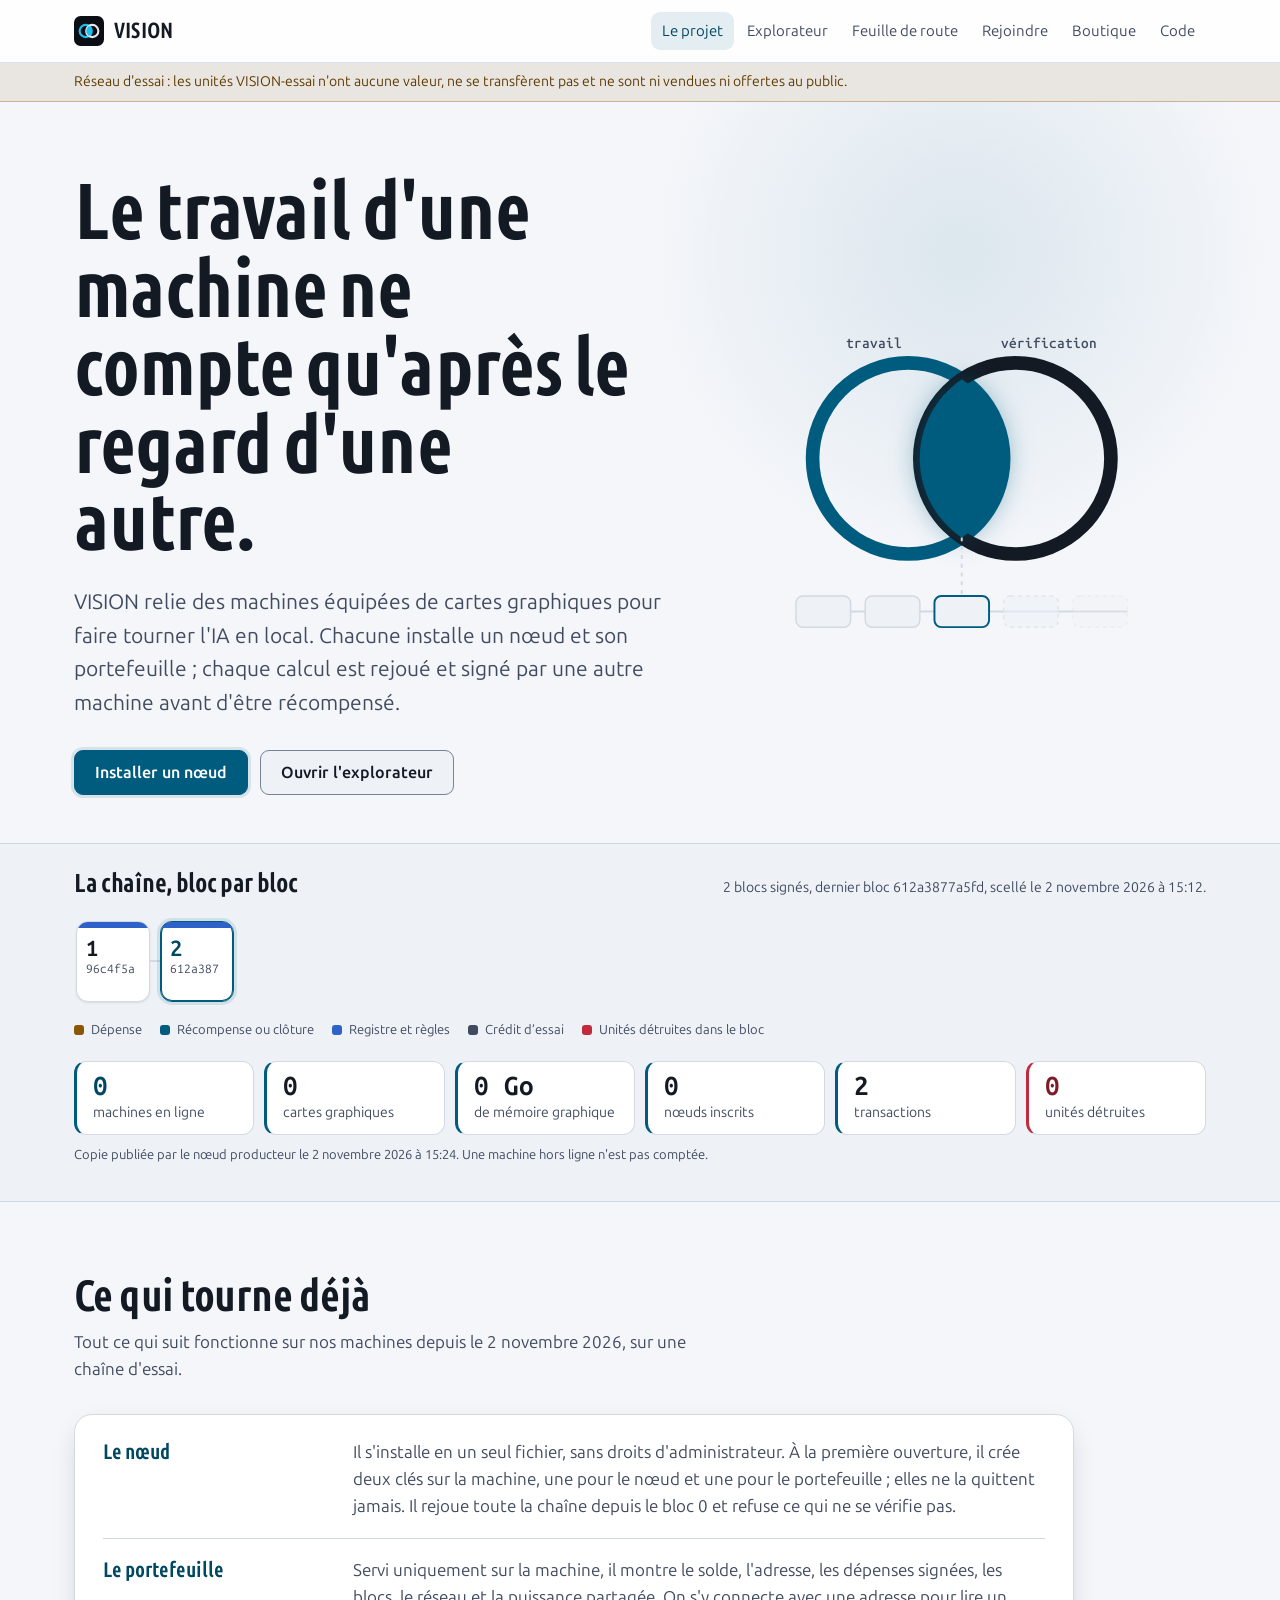
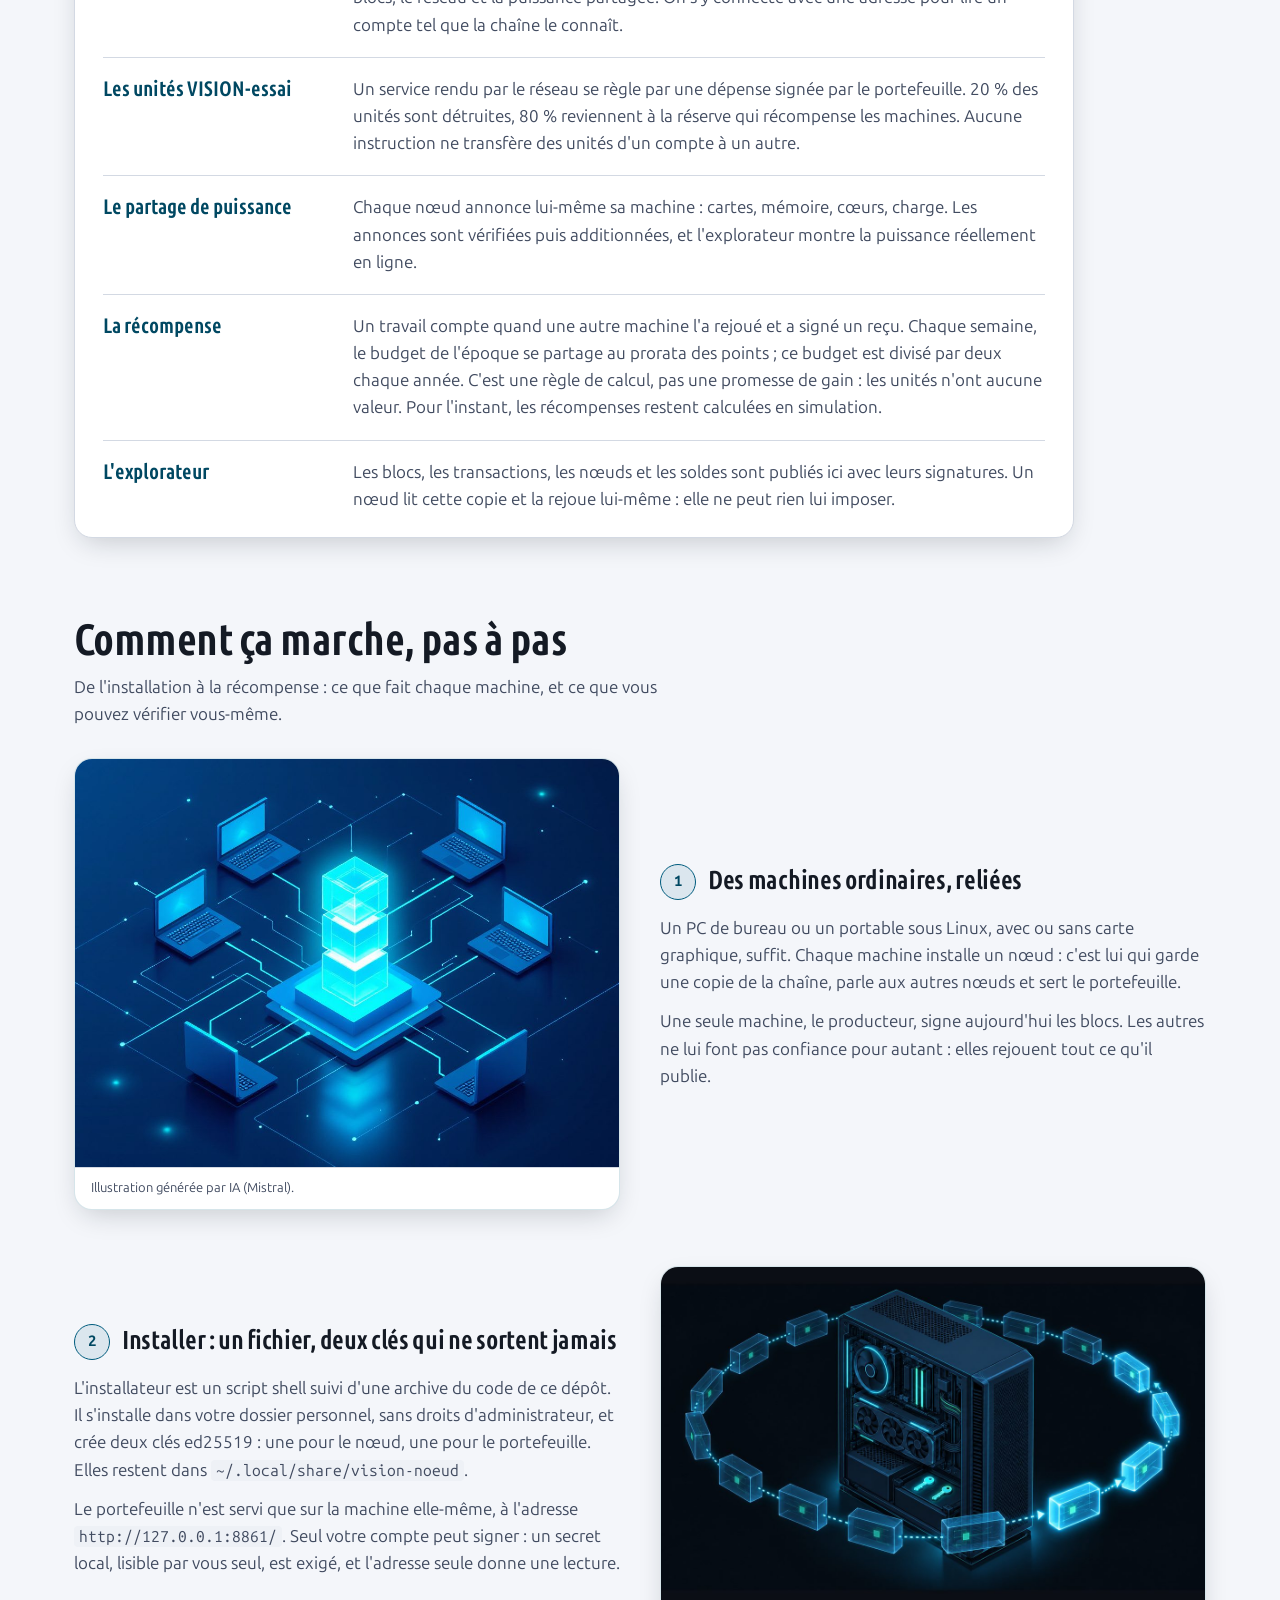
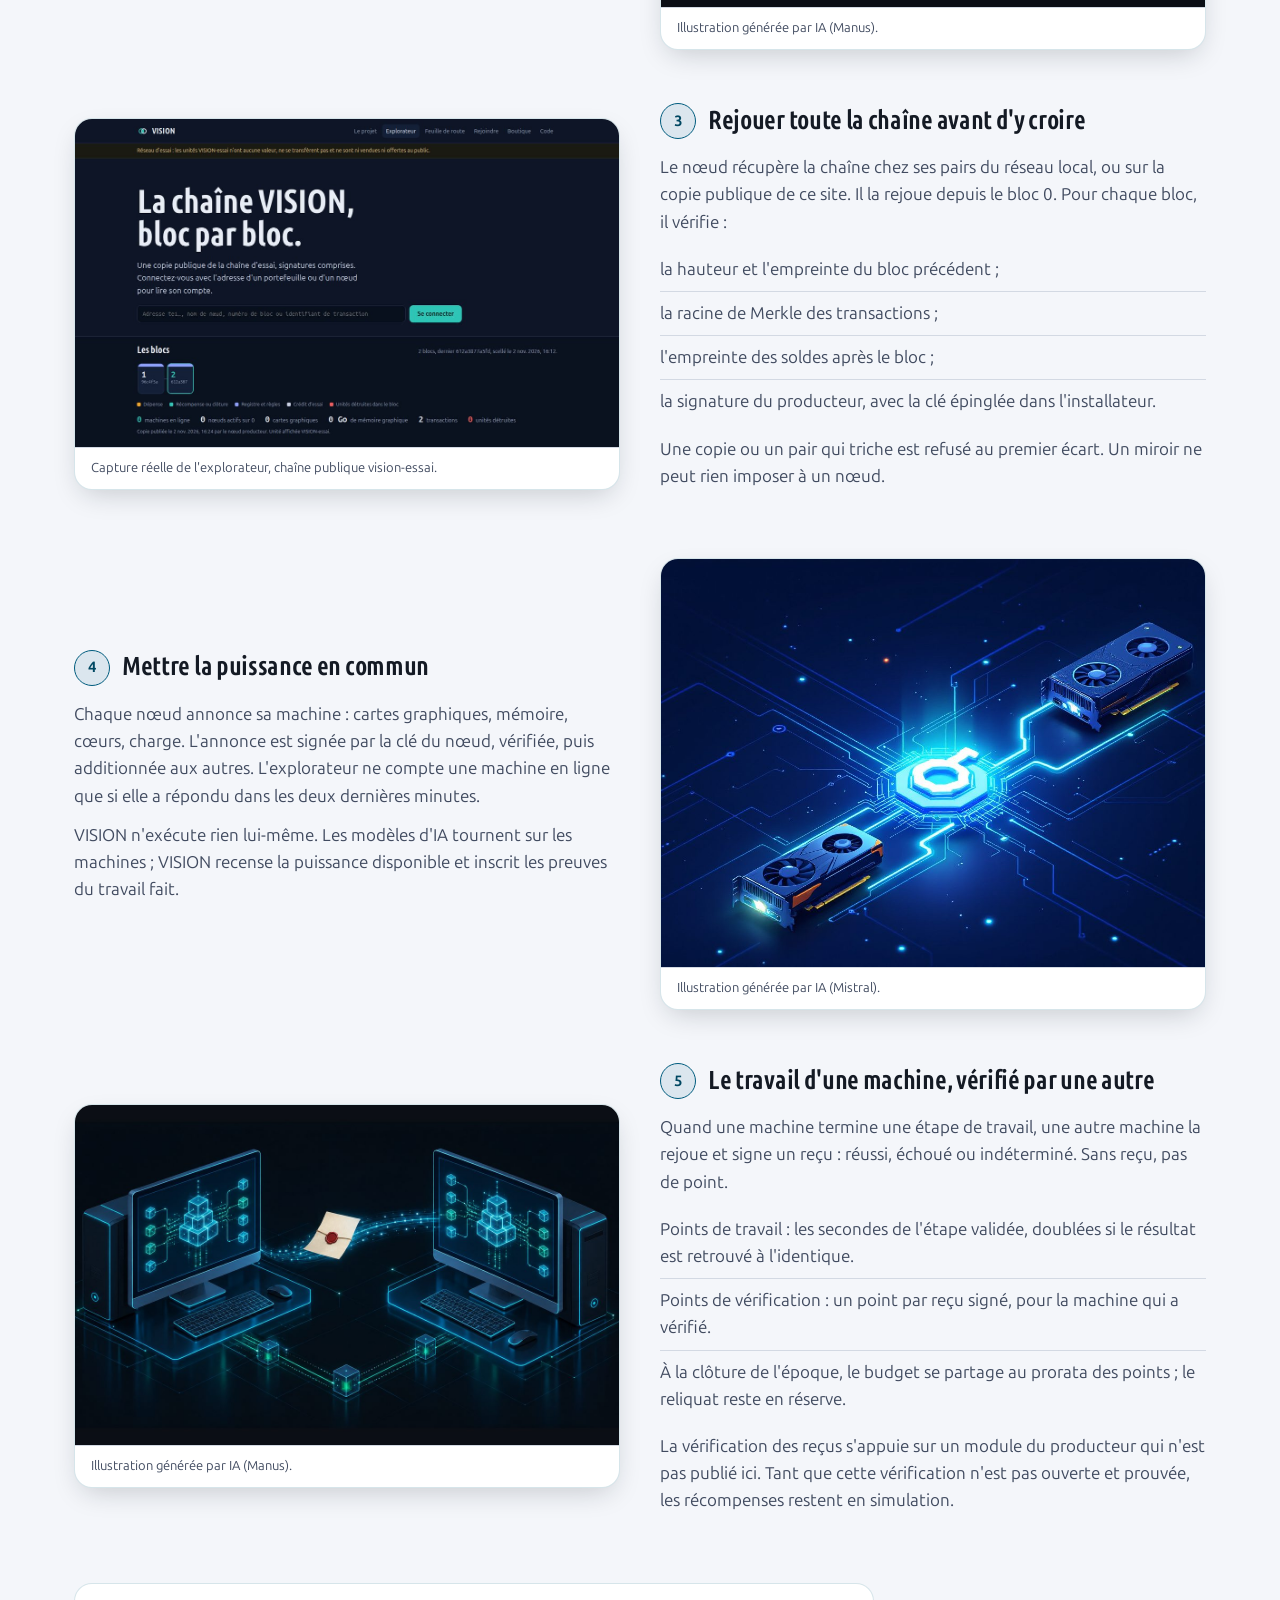
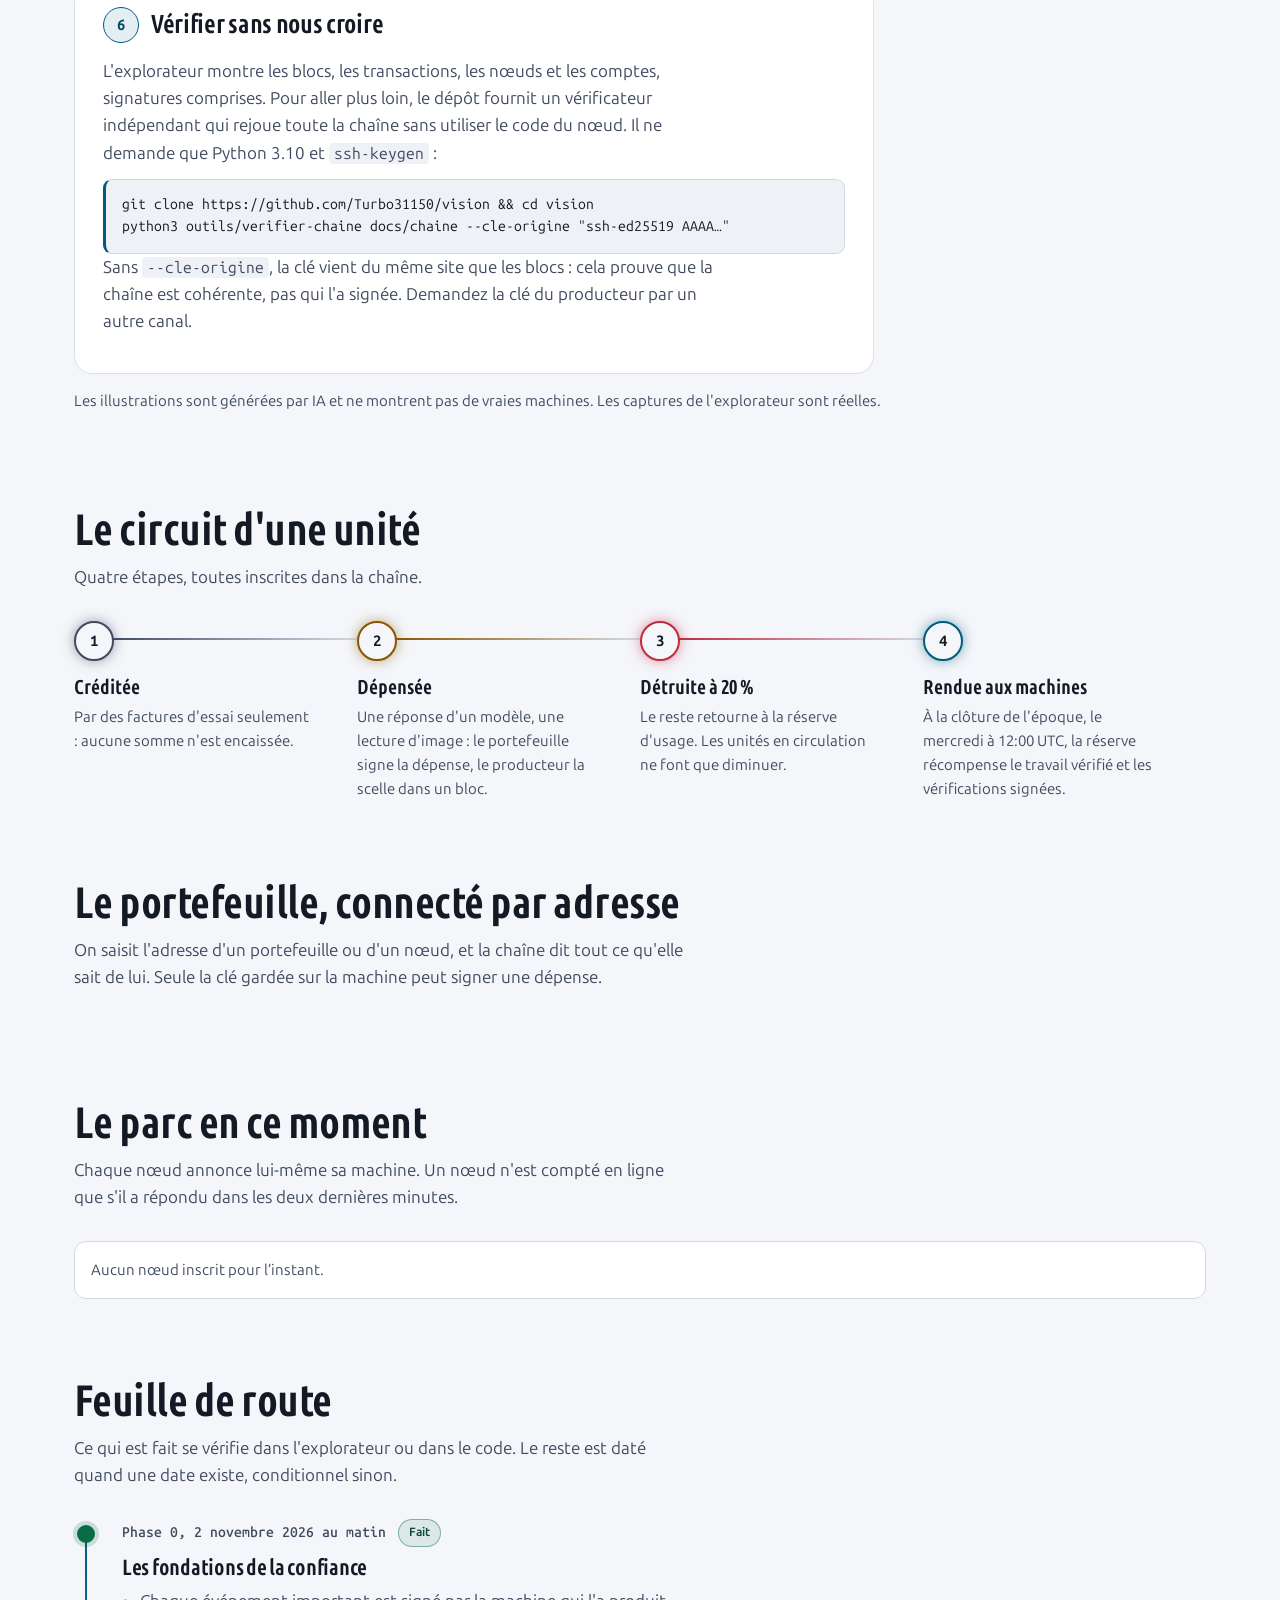
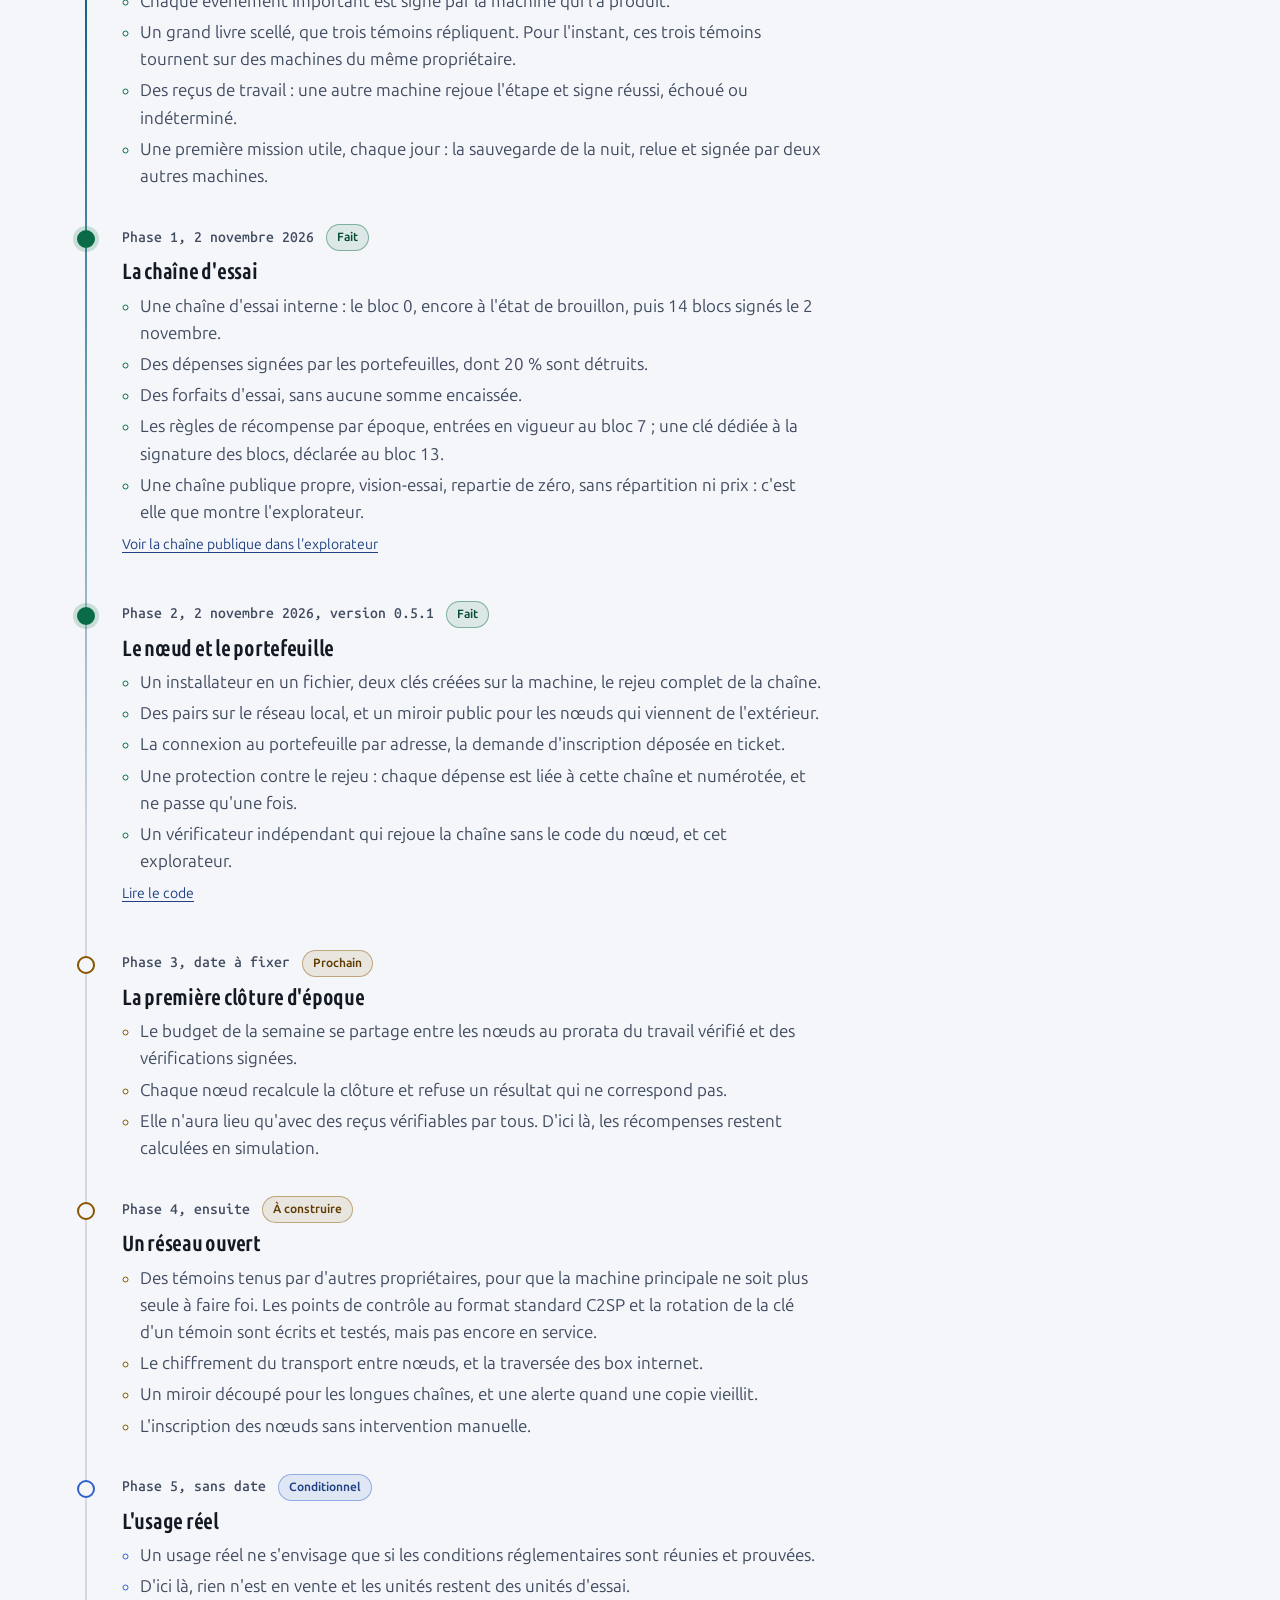
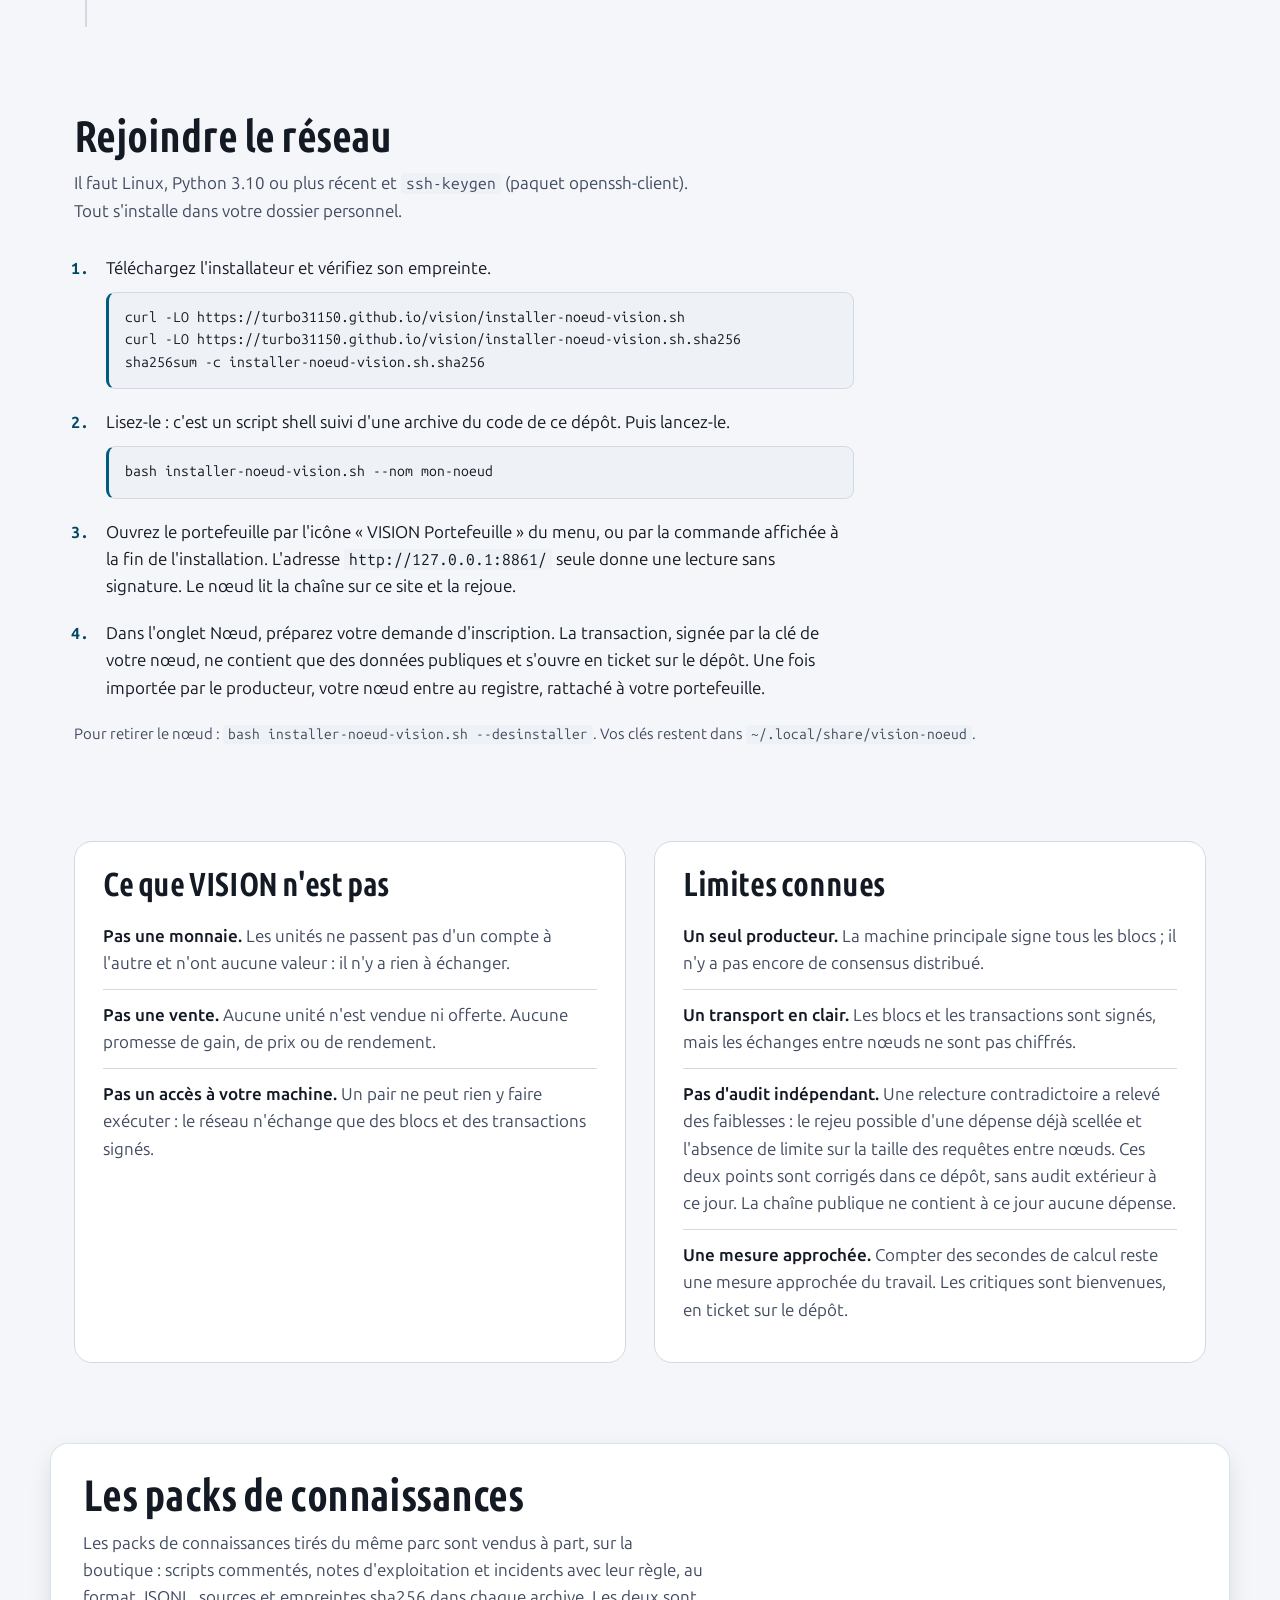
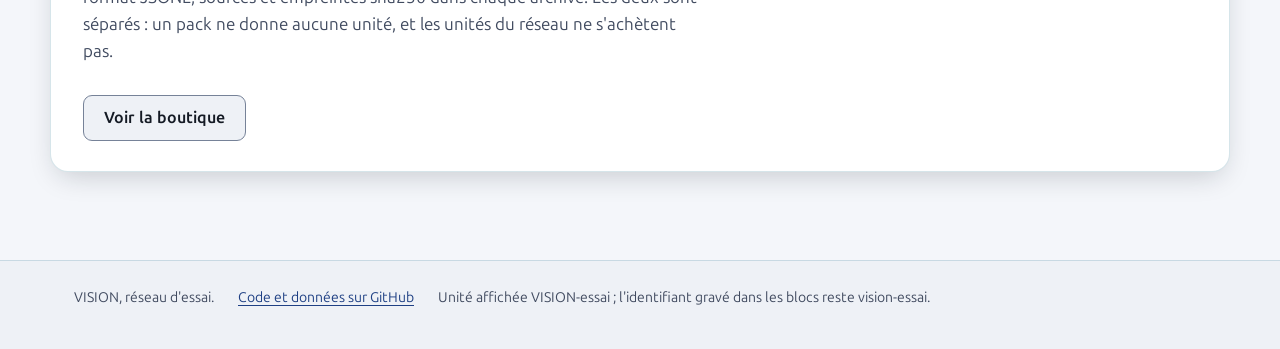
==== docs/index.html @ 26b21247 "Visuel : système de design Turbo OS v5 « Verre de nuit » pour le site, l'explorateur et le portefeui" ====
<!doctype html>
<html lang="fr">
<head>
<meta charset="utf-8">
<meta name="viewport" content="width=device-width, initial-scale=1">
<title>VISION · le travail d'une machine, vérifié par une autre</title>
<meta name="description" content="VISION, réseau d'essai : un nœud qui s'installe en un fichier, un portefeuille de bureau, la puissance de plusieurs machines mise en commun et une récompense sur preuve. Unités d'essai sans valeur, rien en vente.">
<link rel="icon" href="icone.svg">
<link rel="preload" href="polices/UbuntuSans-variable.ttf" as="font" type="font/ttf" crossorigin>
<link rel="stylesheet" href="style.css">
<script defer src="ruban.js"></script>
<script defer src="projet.js"></script>
</head>
<body>
<header class="entete">
  <div class="cadre">
    <a class="marque" href="./"><img src="icone.svg" alt="" width="30" height="30">VISION</a>
    <nav class="liens" aria-label="Navigation principale">
      <a href="./" aria-current="page">Le projet</a>
      <a href="explorateur/">Explorateur</a>
      <a href="#feuille-de-route">Feuille de route</a>
      <a href="#rejoindre">Rejoindre</a>
      <a href="#boutique">Boutique</a>
      <a href="https://github.com/Turbo31150/vision">Code</a>
    </nav>
  </div>
</header>
<div class="essai"><div class="cadre">Réseau d'essai : les unités VISION-essai n'ont aucune valeur, ne se transfèrent pas et ne sont ni vendues ni offertes au public.</div></div>

<main>
  <section class="heros">
    <div class="cadre">
      <div>
      <h1>Le travail d'une machine ne compte qu'après le regard d'une autre.</h1>
      <p>VISION relie des machines équipées de cartes graphiques pour faire tourner l'IA en local. Chacune installe un nœud et son portefeuille ; chaque calcul est rejoué et signé par une autre machine avant d'être récompensé.</p>
      <div class="actions">
        <a class="bouton principal" href="#rejoindre">Installer un nœud</a>
        <a class="bouton" href="explorateur/">Ouvrir l'explorateur</a>
      </div>
      </div>
      <figure class="anneaux" aria-label="Deux anneaux qui se croisent : une machine fait le travail, une autre le rejoue ; la zone commune, le travail vérifié, est inscrite dans la chaîne de blocs.">
        <svg viewBox="0 -6 420 336" role="img">
          <title>Le travail d'une machine, vérifié par une autre</title>
          <circle class="a1" cx="155" cy="135" r="98" fill="none" stroke-width="14"/>
          <circle class="a2" cx="265" cy="135" r="98" fill="none" stroke-width="14"/>
          <path class="croise" d="M210 53.8a98 98 0 0 1 0 162.4a98 98 0 0 1 0-162.4z"/>
          <text x="120" y="22" text-anchor="middle">travail</text>
          <text x="300" y="22" text-anchor="middle">vérification</text>
          <line class="fil" x1="40" y1="292" x2="380" y2="292" stroke-width="2"/>
          <line class="fil" x1="210" y1="216" x2="210" y2="276" stroke-width="2" stroke-dasharray="4 5"/>
          <rect class="bloc" x="40" y="276" width="56" height="32" rx="7" stroke-width="1.5"/>
          <rect class="bloc" x="111" y="276" width="56" height="32" rx="7" stroke-width="1.5"/>
          <rect class="bloc tete" x="182" y="276" width="56" height="32" rx="7" stroke-width="2"/>
          <rect class="bloc" x="253" y="276" width="56" height="32" rx="7" stroke-width="1.5" stroke-dasharray="4 4" opacity=".55"/>
          <rect class="bloc" x="324" y="276" width="56" height="32" rx="7" stroke-width="1.5" stroke-dasharray="4 4" opacity=".3"/>
        </svg>
      </figure>
    </div>
  </section>

  <section class="ruban-zone" aria-labelledby="titre-ruban">
    <div class="cadre">
      <div class="ruban-tete">
        <h2 id="titre-ruban">La chaîne, bloc par bloc</h2>
        <p id="ruban-info">Lecture de la copie publique…</p>
      </div>
      <div class="ruban" id="ruban" role="list" aria-label="Blocs de la chaîne d'essai"></div>
      <div class="legende" id="legende"></div>
      <ul class="chiffres" id="chiffres" aria-live="polite"></ul>
      <p class="date-mesure" id="date-mesure"></p>
    </div>
  </section>

  <section class="section" id="fonctionnement">
    <div class="cadre">
      <h2>Ce qui tourne déjà</h2>
      <p class="chapeau">Tout ce qui suit fonctionne sur nos machines depuis le 2 novembre 2026, sur une chaîne d'essai.</p>
      <dl class="tourne">
        <dt>Le nœud</dt>
        <dd>Il s'installe en un seul fichier, sans droits d'administrateur. À la première ouverture, il crée deux clés sur la machine, une pour le nœud et une pour le portefeuille ; elles ne la quittent jamais. Il rejoue toute la chaîne depuis le bloc 0 et refuse ce qui ne se vérifie pas.</dd>
        <dt>Le portefeuille</dt>
        <dd>Servi uniquement sur la machine, il montre le solde, l'adresse, les dépenses signées, les blocs, le réseau et la puissance partagée. On s'y connecte avec une adresse pour lire un compte tel que la chaîne le connaît.</dd>
        <dt>Les unités VISION-essai</dt>
        <dd>Un service rendu par le réseau se règle par une dépense signée par le portefeuille. 20 % des unités sont détruites, 80 % reviennent à la réserve qui récompense les machines. Aucune instruction ne transfère des unités d'un compte à un autre.</dd>
        <dt>Le partage de puissance</dt>
        <dd>Chaque nœud annonce lui-même sa machine : cartes, mémoire, cœurs, charge. Les annonces sont vérifiées puis additionnées, et l'explorateur montre la puissance réellement en ligne.</dd>
        <dt>La récompense</dt>
        <dd>Un travail compte quand une autre machine l'a rejoué et a signé un reçu. Chaque semaine, le budget de l'époque se partage au prorata des points ; ce budget est divisé par deux chaque année. C'est une règle de calcul, pas une promesse de gain : les unités n'ont aucune valeur. Pour l'instant, les récompenses restent calculées en simulation.</dd>
        <dt>L'explorateur</dt>
        <dd>Les blocs, les transactions, les nœuds et les soldes sont publiés ici avec leurs signatures. Un nœud lit cette copie et la rejoue lui-même : elle ne peut rien lui imposer.</dd>
      </dl>
    </div>
  </section>

  <section class="section" id="pas-a-pas">
    <div class="cadre">
      <h2>Comment ça marche, pas à pas</h2>
      <p class="chapeau">De l'installation à la récompense : ce que fait chaque machine, et ce que vous pouvez vérifier vous-même.</p>
      <ol class="pas">
        <li>
          <figure class="capture"><img src="images/reseau.jpg" alt="Plusieurs ordinateurs reliés par des lignes lumineuses autour d'une pile de blocs translucides." width="1024" height="768" loading="lazy"><figcaption>Illustration générée par IA (Mistral).</figcaption></figure>
          <div class="pas-texte">
            <h3>Des machines ordinaires, reliées</h3>
            <p>Un PC de bureau ou un portable sous Linux, avec ou sans carte graphique, suffit. Chaque machine installe un nœud : c'est lui qui garde une copie de la chaîne, parle aux autres nœuds et sert le portefeuille.</p>
            <p>Une seule machine, le producteur, signe aujourd'hui les blocs. Les autres ne lui font pas confiance pour autant : elles rejouent tout ce qu'il publie.</p>
          </div>
        </li>
        <li>
          <figure class="capture" id="fig-cles"><img src="images/noeud-cles.jpg" alt="Un ordinateur de bureau qui garde deux petites clés lumineuses à l'intérieur, entouré de blocs translucides." width="1200" height="750" loading="lazy"><figcaption>Illustration générée par IA (Manus).</figcaption></figure>
          <div class="pas-texte">
            <h3>Installer : un fichier, deux clés qui ne sortent jamais</h3>
            <p>L'installateur est un script shell suivi d'une archive du code de ce dépôt. Il s'installe dans votre dossier personnel, sans droits d'administrateur, et crée deux clés ed25519 : une pour le nœud, une pour le portefeuille. Elles restent dans <code>~/.local/share/vision-noeud</code>.</p>
            <p>Le portefeuille n'est servi que sur la machine elle-même, à l'adresse <code>http://127.0.0.1:8861/</code>. Seul votre compte peut signer : un secret local, lisible par vous seul, est exigé, et l'adresse seule donne une lecture.</p>
          </div>
        </li>
        <li>
          <figure class="capture"><img src="images/explorateur.jpg" alt="Capture de l'explorateur VISION : deux blocs, la légende des types de transaction et les chiffres du réseau." width="1200" height="725" loading="lazy"><figcaption>Capture réelle de l'explorateur, chaîne publique vision-essai.</figcaption></figure>
          <div class="pas-texte">
            <h3>Rejouer toute la chaîne avant d'y croire</h3>
            <p>Le nœud récupère la chaîne chez ses pairs du réseau local, ou sur la copie publique de ce site. Il la rejoue depuis le bloc 0. Pour chaque bloc, il vérifie :</p>
            <ul class="sobre">
              <li>la hauteur et l'empreinte du bloc précédent ;</li>
              <li>la racine de Merkle des transactions ;</li>
              <li>l'empreinte des soldes après le bloc ;</li>
              <li>la signature du producteur, avec la clé épinglée dans l'installateur.</li>
            </ul>
            <p>Une copie ou un pair qui triche est refusé au premier écart. Un miroir ne peut rien imposer à un nœud.</p>
          </div>
        </li>
        <li>
          <figure class="capture" id="fig-puissance"><img src="images/puissance.jpg" alt="Les cartes graphiques de trois ordinateurs réunissent leur puissance en un seul flux lumineux vers un cœur d'IA locale." width="1024" height="768" loading="lazy"><figcaption>Illustration générée par IA (Mistral).</figcaption></figure>
          <div class="pas-texte">
            <h3>Mettre la puissance en commun</h3>
            <p>Chaque nœud annonce sa machine : cartes graphiques, mémoire, cœurs, charge. L'annonce est signée par la clé du nœud, vérifiée, puis additionnée aux autres. L'explorateur ne compte une machine en ligne que si elle a répondu dans les deux dernières minutes.</p>
            <p>VISION n'exécute rien lui-même. Les modèles d'IA tournent sur les machines ; VISION recense la puissance disponible et inscrit les preuves du travail fait.</p>
          </div>
        </li>
        <li>
          <figure class="capture" id="fig-verification"><img src="images/verification.jpg" alt="Deux ordinateurs face à face ; un reçu scellé passe de l'un à l'autre." width="1200" height="750" loading="lazy"><figcaption>Illustration générée par IA (Manus).</figcaption></figure>
          <div class="pas-texte">
            <h3>Le travail d'une machine, vérifié par une autre</h3>
            <p>Quand une machine termine une étape de travail, une autre machine la rejoue et signe un reçu : réussi, échoué ou indéterminé. Sans reçu, pas de point.</p>
            <ul class="sobre">
              <li>Points de travail : les secondes de l'étape validée, doublées si le résultat est retrouvé à l'identique.</li>
              <li>Points de vérification : un point par reçu signé, pour la machine qui a vérifié.</li>
              <li>À la clôture de l'époque, le budget se partage au prorata des points ; le reliquat reste en réserve.</li>
            </ul>
            <p>La vérification des reçus s'appuie sur un module du producteur qui n'est pas publié ici. Tant que cette vérification n'est pas ouverte et prouvée, les récompenses restent en simulation.</p>
          </div>
        </li>
        <li>
          <div class="pas-texte pas-large">
            <h3>Vérifier sans nous croire</h3>
            <p>L'explorateur montre les blocs, les transactions, les nœuds et les comptes, signatures comprises. Pour aller plus loin, le dépôt fournit un vérificateur indépendant qui rejoue toute la chaîne sans utiliser le code du nœud. Il ne demande que Python 3.10 et <code>ssh-keygen</code> :</p>
<pre>git clone https://github.com/Turbo31150/vision && cd vision
python3 outils/verifier-chaine docs/chaine --cle-origine "ssh-ed25519 AAAA…"</pre>
            <p>Sans <code>--cle-origine</code>, la clé vient du même site que les blocs : cela prouve que la chaîne est cohérente, pas qui l'a signée. Demandez la clé du producteur par un autre canal.</p>
          </div>
        </li>
      </ol>
      <p class="vide">Les illustrations sont générées par IA et ne montrent pas de vraies machines. Les captures de l'explorateur sont réelles.</p>
    </div>
  </section>

  <section class="section" id="circuit">
    <div class="cadre">
      <h2>Le circuit d'une unité</h2>
      <p class="chapeau">Quatre étapes, toutes inscrites dans la chaîne.</p>
      <ol class="circuit">
        <li style="--c: var(--credit)"><b>Créditée</b><span>Par des factures d'essai seulement : aucune somme n'est encaissée.</span></li>
        <li style="--c: var(--ambre)"><b>Dépensée</b><span>Une réponse d'un modèle, une lecture d'image : le portefeuille signe la dépense, le producteur la scelle dans un bloc.</span></li>
        <li style="--c: var(--corail)"><b>Détruite à 20 %</b><span>Le reste retourne à la réserve d'usage. Les unités en circulation ne font que diminuer.</span></li>
        <li style="--c: var(--sarcelle)"><b>Rendue aux machines</b><span>À la clôture de l'époque, le mercredi à 12:00 UTC, la réserve récompense le travail vérifié et les vérifications signées.</span></li>
      </ol>
    </div>
  </section>

  <section class="section">
    <div class="cadre">
      <h2>Le portefeuille, connecté par adresse</h2>
      <p class="chapeau">On saisit l'adresse d'un portefeuille ou d'un nœud, et la chaîne dit tout ce qu'elle sait de lui. Seule la clé gardée sur la machine peut signer une dépense.</p>
    </div>
  </section>

  <section class="section">
    <div class="cadre">
      <h2>Le parc en ce moment</h2>
      <p class="chapeau">Chaque nœud annonce lui-même sa machine. Un nœud n'est compté en ligne que s'il a répondu dans les deux dernières minutes.</p>
      <div class="table-boite" id="parc"><p class="vide">Lecture du parc…</p></div>
    </div>
  </section>

  <section class="section" id="feuille-de-route">
    <div class="cadre">
      <h2>Feuille de route</h2>
      <p class="chapeau">Ce qui est fait se vérifie dans l'explorateur ou dans le code. Le reste est daté quand une date existe, conditionnel sinon.</p>
      <ol class="frise">
        <li class="fait">
          <div class="quand"><span class="date">Phase 0, 2 novembre 2026 au matin</span><span class="statut">Fait</span></div>
          <h3>Les fondations de la confiance</h3>
          <ul>
            <li>Chaque événement important est signé par la machine qui l'a produit.</li>
            <li>Un grand livre scellé, que trois témoins répliquent. Pour l'instant, ces trois témoins tournent sur des machines du même propriétaire.</li>
            <li>Des reçus de travail : une autre machine rejoue l'étape et signe réussi, échoué ou indéterminé.</li>
            <li>Une première mission utile, chaque jour : la sauvegarde de la nuit, relue et signée par deux autres machines.</li>
          </ul>
        </li>
        <li class="fait">
          <div class="quand"><span class="date">Phase 1, 2 novembre 2026</span><span class="statut">Fait</span></div>
          <h3>La chaîne d'essai</h3>
          <ul>
            <li>Une chaîne d'essai interne : le bloc 0, encore à l'état de brouillon, puis 14 blocs signés le 2 novembre.</li>
            <li>Des dépenses signées par les portefeuilles, dont 20 % sont détruits.</li>
            <li>Des forfaits d'essai, sans aucune somme encaissée.</li>
            <li>Les règles de récompense par époque, entrées en vigueur au bloc 7 ; une clé dédiée à la signature des blocs, déclarée au bloc 13.</li>
            <li>Une chaîne publique propre, vision-essai, repartie de zéro, sans répartition ni prix : c'est elle que montre l'explorateur.</li>
          </ul>
          <p class="preuve"><a href="explorateur/">Voir la chaîne publique dans l'explorateur</a></p>
        </li>
        <li class="fait">
          <div class="quand"><span class="date">Phase 2, 2 novembre 2026, version 0.5.1</span><span class="statut">Fait</span></div>
          <h3>Le nœud et le portefeuille</h3>
          <ul>
            <li>Un installateur en un fichier, deux clés créées sur la machine, le rejeu complet de la chaîne.</li>
            <li>Des pairs sur le réseau local, et un miroir public pour les nœuds qui viennent de l'extérieur.</li>
            <li>La connexion au portefeuille par adresse, la demande d'inscription déposée en ticket.</li>
            <li>Une protection contre le rejeu : chaque dépense est liée à cette chaîne et numérotée, et ne passe qu'une fois.</li>
            <li>Un vérificateur indépendant qui rejoue la chaîne sans le code du nœud, et cet explorateur.</li>
          </ul>
          <p class="preuve"><a href="https://github.com/Turbo31150/vision">Lire le code</a></p>
        </li>
        <li class="prochain">
          <div class="quand"><span class="date">Phase 3, date à fixer</span><span class="statut">Prochain</span></div>
          <h3>La première clôture d'époque</h3>
          <ul>
            <li>Le budget de la semaine se partage entre les nœuds au prorata du travail vérifié et des vérifications signées.</li>
            <li>Chaque nœud recalcule la clôture et refuse un résultat qui ne correspond pas.</li>
            <li>Elle n'aura lieu qu'avec des reçus vérifiables par tous. D'ici là, les récompenses restent calculées en simulation.</li>
          </ul>
        </li>
        <li class="prochain">
          <div class="quand"><span class="date">Phase 4, ensuite</span><span class="statut">À construire</span></div>
          <h3>Un réseau ouvert</h3>
          <ul>
            <li>Des témoins tenus par d'autres propriétaires, pour que la machine principale ne soit plus seule à faire foi. Les points de contrôle au format standard C2SP et la rotation de la clé d'un témoin sont écrits et testés, mais pas encore en service.</li>
            <li>Le chiffrement du transport entre nœuds, et la traversée des box internet.</li>
            <li>Un miroir découpé pour les longues chaînes, et une alerte quand une copie vieillit.</li>
            <li>L'inscription des nœuds sans intervention manuelle.</li>
          </ul>
        </li>
        <li class="conditionnel">
          <div class="quand"><span class="date">Phase 5, sans date</span><span class="statut">Conditionnel</span></div>
          <h3>L'usage réel</h3>
          <ul>
            <li>Un usage réel ne s'envisage que si les conditions réglementaires sont réunies et prouvées.</li>
            <li>D'ici là, rien n'est en vente et les unités restent des unités d'essai.</li>
          </ul>
        </li>
      </ol>
    </div>
  </section>

  <section class="section" id="rejoindre">
    <div class="cadre">
      <h2>Rejoindre le réseau</h2>
      <p class="chapeau">Il faut Linux, Python 3.10 ou plus récent et <code>ssh-keygen</code> (paquet openssh-client). Tout s'installe dans votre dossier personnel.</p>
      <ol class="etapes">
        <li>Téléchargez l'installateur et vérifiez son empreinte.
<pre>curl -LO https://turbo31150.github.io/vision/installer-noeud-vision.sh
curl -LO https://turbo31150.github.io/vision/installer-noeud-vision.sh.sha256
sha256sum -c installer-noeud-vision.sh.sha256</pre></li>
        <li>Lisez-le : c'est un script shell suivi d'une archive du code de ce dépôt. Puis lancez-le.
<pre>bash installer-noeud-vision.sh --nom mon-noeud</pre></li>
        <li>Ouvrez le portefeuille par l'icône « VISION Portefeuille » du menu, ou par la commande affichée à la fin de l'installation. L'adresse <code>http://127.0.0.1:8861/</code> seule donne une lecture sans signature. Le nœud lit la chaîne sur ce site et la rejoue.</li>
        <li>Dans l'onglet Nœud, préparez votre demande d'inscription. La transaction, signée par la clé de votre nœud, ne contient que des données publiques et s'ouvre en ticket sur le dépôt. Une fois importée par le producteur, votre nœud entre au registre, rattaché à votre portefeuille.</li>
      </ol>
      <p class="vide">Pour retirer le nœud : <code>bash installer-noeud-vision.sh --desinstaller</code>. Vos clés restent dans <code>~/.local/share/vision-noeud</code>.</p>
    </div>
  </section>

  <section class="section">
    <div class="cadre deux-col">
      <div>
        <h2>Ce que VISION n'est pas</h2>
        <ul class="sobre">
          <li><b>Pas une monnaie.</b> Les unités ne passent pas d'un compte à l'autre et n'ont aucune valeur : il n'y a rien à échanger.</li>
          <li><b>Pas une vente.</b> Aucune unité n'est vendue ni offerte. Aucune promesse de gain, de prix ou de rendement.</li>
          <li><b>Pas un accès à votre machine.</b> Un pair ne peut rien y faire exécuter : le réseau n'échange que des blocs et des transactions signés.</li>
        </ul>
      </div>
      <div>
        <h2>Limites connues</h2>
        <ul class="sobre">
          <li><b>Un seul producteur.</b> La machine principale signe tous les blocs ; il n'y a pas encore de consensus distribué.</li>
          <li><b>Un transport en clair.</b> Les blocs et les transactions sont signés, mais les échanges entre nœuds ne sont pas chiffrés.</li>
          <li><b>Pas d'audit indépendant.</b> Une relecture contradictoire a relevé des faiblesses : le rejeu possible d'une dépense déjà scellée et l'absence de limite sur la taille des requêtes entre nœuds. Ces deux points sont corrigés dans ce dépôt, sans audit extérieur à ce jour. La chaîne publique ne contient à ce jour aucune dépense.</li>
          <li><b>Une mesure approchée.</b> Compter des secondes de calcul reste une mesure approchée du travail. Les critiques sont bienvenues, en ticket sur le dépôt.</li>
        </ul>
      </div>
    </div>
  </section>

  <section class="section" id="boutique">
    <div class="cadre">
      <h2>Les packs de connaissances</h2>
      <p class="chapeau">Les packs de connaissances tirés du même parc sont vendus à part, sur la boutique : scripts commentés, notes d'exploitation et incidents avec leur règle, au format JSONL, sources et empreintes sha256 dans chaque archive. Les deux sont séparés : un pack ne donne aucune unité, et les unités du réseau ne s'achètent pas.</p>
      <a class="bouton" href="https://turbo-os.systeme.io/turbo-os">Voir la boutique</a>
    </div>
  </section>
</main>

<footer class="pied">
  <div class="cadre">
    <span>VISION, réseau d'essai.</span>
    <a href="https://github.com/Turbo31150/vision">Code et données sur GitHub</a>
    <span>Unité affichée VISION-essai ; l'identifiant gravé dans les blocs reste vision-essai.</span>
  </div>
</footer>
</body>
</html>
---- docs/style.css ----
/* VISION · site public et explorateur.
 * Bâti sur le système de design Turbo OS v5 « Verre de nuit » : primitives --p-* → rôles --t-* → composants.
 * Texte ≥ 7:1 (AAA) sur toutes les surfaces, limites de contrôle ≥ 3:1, plancher 12 px, deux thèmes.
 * Thème VISION : deux anneaux (une machine, et l'autre qui la vérifie) ; le cyan Turbo pour la marque,
 * les couleurs d'état réservées aux données de la chaîne. */
@font-face { font-family: "VISION Sans"; src: url("polices/UbuntuSans-variable.ttf") format("truetype");
  font-weight: 100 800; font-stretch: 75% 100%; font-display: swap; }
@font-face { font-family: "VISION Mono"; src: url("polices/UbuntuSansMono-variable.ttf") format("truetype");
  font-weight: 400 700; font-display: swap; }

:root {
  /* ── Primitives v5 ── */
  --p-nuit-50: #0b0e14; --p-nuit-100: #121823; --p-nuit-150: #19212f; --p-nuit-200: #1f2839;
  --p-nuit-300: #2b3649; --p-nuit-400: #66728b; --p-nuit-600: #abb4c4; --p-nuit-800: #e4e8ef;
  --p-jour-0: #ffffff; --p-jour-50: #f4f6fa; --p-jour-100: #eef1f6; --p-jour-200: #e4e8ef;
  --p-jour-300: #d3d9e3; --p-jour-400: #768298; --p-jour-600: #414b60; --p-jour-900: #141a24;
  --p-cyan-400: #1fbef0;  --p-cyan-200: #7bd9f6;  --p-cyan-700: #005c7e;  --p-cyan-800: #004862;
  --p-azur-400: #7ab0ff;  --p-azur-200: #aecfff;  --p-azur-700: #2f62c9;  --p-azur-800: #1f4084;
  --p-vert-400: #3fcf8e;  --p-vert-200: #82e0b6;  --p-vert-700: #0a6c46;  --p-vert-800: #074c32;
  --p-ambre-400: #f0b54a; --p-ambre-200: #f4c879; --p-ambre-700: #8a5600; --p-ambre-800: #5f3b00;
  --p-rouge-400: #ff6b78; --p-rouge-200: #ffb4ba; --p-rouge-700: #c22a3e; --p-rouge-800: #7e1b28;
  --p-encre: #04111a;

  /* ── Rôles v5, thème sombre ── */
  --t-fond: var(--p-nuit-50);
  --t-surface-1: var(--p-nuit-100);
  --t-surface-2: var(--p-nuit-150);
  --t-surface-3: var(--p-nuit-200);
  --t-surface-verre: rgba(18, 24, 35, 0.86);
  --t-bord: rgba(31, 190, 240, 0.18);
  --t-bord-neutre: var(--p-nuit-300);
  --t-bord-fort: var(--p-nuit-400);
  --t-texte: var(--p-nuit-800);
  --t-texte-2: var(--p-nuit-600);
  --t-accent: var(--p-cyan-400);
  --t-accent-texte: var(--p-cyan-200);
  --t-sur-accent: var(--p-encre);
  --t-accent-doux: rgba(31, 190, 240, 0.14);
  --t-lien: var(--p-azur-200);
  --t-info: var(--p-azur-400);    --t-info-texte: var(--p-azur-200);    --t-info-doux: rgba(122, 176, 255, 0.14);
  --t-ok: var(--p-vert-400);      --t-ok-texte: var(--p-vert-200);      --t-ok-doux: rgba(63, 207, 142, 0.14);
  --t-alerte: var(--p-ambre-400); --t-alerte-texte: var(--p-ambre-200); --t-alerte-doux: rgba(240, 181, 74, 0.14);
  --t-danger: var(--p-rouge-400); --t-danger-texte: var(--p-rouge-200); --t-danger-doux: rgba(255, 107, 120, 0.15);
  --t-flou: blur(22px) saturate(180%);
  --t-ombre-1: 0 1px 2px rgba(0, 0, 0, 0.45);
  --t-ombre-2: 0 12px 32px -6px rgba(0, 0, 0, 0.62), inset 0 1px 0 rgba(122, 176, 255, 0.16);
  --t-halo: 0 0 28px -2px rgba(31, 190, 240, 0.32);
  --t-anneau: 0 0 0 2px var(--t-fond), 0 0 0 4px var(--t-accent);
  --t-rayon-xs: 4px; --t-rayon-sm: 6px; --t-rayon-md: 9px; --t-rayon-lg: 12px; --t-rayon-xl: 18px; --t-rayon-pilule: 999px;
  --t-duree-1: 0.12s; --t-duree-2: 0.2s; --t-courbe: cubic-bezier(0.2, 0.8, 0.2, 1);
  --t-ruban-fond: #090c12;
  --t-code-fond: #070a10;

  /* ── Alias VISION (lus aussi par ruban.js, projet.js et explorateur.js) ── */
  --encre: var(--t-fond); --surface: var(--t-surface-1); --surface-2: var(--t-surface-2); --filet: var(--t-bord-neutre);
  --texte: var(--t-texte); --doux: var(--t-texte-2);
  --sarcelle: var(--t-accent);   /* récompense, clôture, marque */
  --ambre: var(--t-alerte);      /* dépense */
  --corail: var(--t-danger);     /* unités détruites */
  --pervenche: var(--t-info);    /* registre et règles */
  --credit: var(--t-texte-2);    /* crédit d'essai */

  --sans: "VISION Sans", "Ubuntu Sans", system-ui, -apple-system, "Segoe UI", Ubuntu, "Noto Sans", sans-serif;
  --mono: "VISION Mono", "Ubuntu Sans Mono", ui-monospace, "SF Mono", "DejaVu Sans Mono", Menlo, Consolas, monospace;
  --large: 1180px;
  color-scheme: dark;
}

/* ── Thème clair v5 : seuls les rôles changent ── */
@media (prefers-color-scheme: light) {
  :root {
    --t-fond: var(--p-jour-50); --t-surface-1: var(--p-jour-0); --t-surface-2: var(--p-jour-100); --t-surface-3: var(--p-jour-200);
    --t-surface-verre: rgba(255, 255, 255, 0.86);
    --t-bord: rgba(0, 92, 126, 0.16); --t-bord-neutre: var(--p-jour-300); --t-bord-fort: var(--p-jour-400);
    --t-texte: var(--p-jour-900); --t-texte-2: var(--p-jour-600);
    --t-accent: var(--p-cyan-700); --t-accent-texte: var(--p-cyan-800); --t-sur-accent: #ffffff; --t-accent-doux: rgba(0, 92, 126, 0.10);
    --t-lien: var(--p-azur-800);
    --t-info: var(--p-azur-700);    --t-info-texte: var(--p-azur-800);    --t-info-doux: rgba(47, 98, 201, 0.10);
    --t-ok: var(--p-vert-700);      --t-ok-texte: var(--p-vert-800);      --t-ok-doux: rgba(10, 108, 70, 0.10);
    --t-alerte: var(--p-ambre-700); --t-alerte-texte: var(--p-ambre-800); --t-alerte-doux: rgba(138, 86, 0, 0.10);
    --t-danger: var(--p-rouge-700); --t-danger-texte: var(--p-rouge-800); --t-danger-doux: rgba(194, 42, 62, 0.10);
    --t-ombre-1: 0 1px 2px rgba(20, 26, 36, 0.10);
    --t-ombre-2: 0 10px 28px -8px rgba(20, 26, 36, 0.22);
    --t-halo: 0 0 0 3px rgba(0, 92, 126, 0.12);
    --t-ruban-fond: var(--p-jour-100);
    --t-code-fond: var(--p-jour-100);
    color-scheme: light;
  }
}
@media (prefers-contrast: more) { :root { --t-bord: var(--t-bord-fort); --t-bord-neutre: var(--t-bord-fort); } }

/* ── Base ── */
* { box-sizing: border-box; }
html { -webkit-text-size-adjust: 100%; scroll-behavior: smooth; }
@media (prefers-reduced-motion: reduce) { html { scroll-behavior: auto; } *, *::before, *::after { animation: none !important; transition: none !important; } }
body { margin: 0; background: var(--t-fond); color: var(--t-texte); font: 400 17px/1.6 var(--sans); }
a { color: var(--t-lien); text-underline-offset: 3px; }
a:hover { color: var(--t-accent-texte); }
a:focus-visible, button:focus-visible, input:focus-visible, .tuile:focus-visible { outline: none; box-shadow: var(--t-anneau); border-radius: var(--t-rayon-sm); }
code, pre, .mono { font-family: var(--mono); }
[hidden] { display: none !important; }
.cadre { max-width: var(--large); margin: 0 auto; padding: 0 24px; }

/* ── En-tête de verre, collant ── */
.entete { position: sticky; top: 0; z-index: 30; background: var(--t-surface-verre); -webkit-backdrop-filter: var(--t-flou); backdrop-filter: var(--t-flou); border-bottom: 1px solid var(--t-bord); }
.entete .cadre { display: flex; align-items: center; gap: 20px; flex-wrap: wrap; padding-block: 12px; }
.marque { display: flex; align-items: center; gap: 10px; text-decoration: none; color: var(--t-texte); font: 720 22px/1 var(--sans); font-stretch: 75%; letter-spacing: .01em; }
.marque:hover { color: var(--t-texte); }
.marque img { display: block; }
nav.liens { display: flex; gap: 2px; flex-wrap: wrap; margin-left: auto; }
nav.liens a { color: var(--t-texte-2); text-decoration: none; padding: 7px 11px; border-radius: var(--t-rayon-md); font-size: 15px; transition: background var(--t-duree-1) var(--t-courbe), color var(--t-duree-1) var(--t-courbe); }
nav.liens a:hover { color: var(--t-texte); background: var(--t-surface-3); }
nav.liens a[aria-current="page"] { color: var(--t-accent-texte); background: var(--t-accent-doux); }
.essai { background: var(--t-alerte-doux); border-bottom: 1px solid color-mix(in srgb, var(--t-alerte) 35%, transparent); color: var(--t-alerte-texte); font-size: 14px; }
.essai .cadre { padding-block: 8px; }

/* ── Titres ── */
h1, h2, h3 { font-family: var(--sans); font-stretch: 75%; letter-spacing: -.012em; margin: 0; }
h1 { font-weight: 740; font-size: clamp(42px, 6.2vw, 84px); line-height: .98; max-width: 17ch; }
h2 { font-weight: 720; font-size: clamp(30px, 3.6vw, 44px); line-height: 1.04; }
h3 { font-weight: 700; font-size: 22px; line-height: 1.15; }
.section { padding-block: 72px 8px; }
.section > .cadre > h2 { margin-bottom: 10px; }
.chapeau { color: var(--t-texte-2); max-width: 62ch; margin: 0 0 30px; }

/* ── Héros : la phrase, et les deux anneaux qui se regardent ── */
.heros { padding-block: 72px 48px; position: relative; overflow: hidden; }
.heros::before { content: ""; position: absolute; inset: -40% -10% auto auto; width: 70vmax; height: 70vmax; background: radial-gradient(closest-side, var(--t-accent-doux), transparent 70%); pointer-events: none; }
.heros .cadre { position: relative; display: grid; grid-template-columns: minmax(0, 1.25fr) minmax(0, .75fr); gap: 40px; align-items: center; }
.heros p { font-size: clamp(18px, 1.8vw, 21px); color: var(--t-texte-2); max-width: 52ch; margin: 22px 0 0; }
.heros p b { color: var(--t-texte); font-weight: 600; }
.anneaux { width: 100%; max-width: 420px; justify-self: end; color: var(--t-texte); }
.anneaux svg { display: block; width: 100%; height: auto; overflow: visible; }
.anneaux .a1 { stroke: var(--t-accent); }
.anneaux .a2 { stroke: var(--t-texte); }
.anneaux .croise { fill: var(--t-accent); filter: drop-shadow(0 0 14px color-mix(in srgb, var(--t-accent) 55%, transparent)); }
.anneaux .bloc { fill: var(--t-surface-2); stroke: var(--t-bord-neutre); }
.anneaux .bloc.tete { stroke: var(--t-accent); }
.anneaux .fil { stroke: var(--t-bord-neutre); }
.anneaux text { font: 500 14px var(--mono); fill: var(--t-texte-2); }
@keyframes respire { 0%, 100% { opacity: .85; } 50% { opacity: 1; } }
.anneaux .croise { animation: respire 4s var(--t-courbe) infinite; }
@media (max-width: 820px) { .heros .cadre { grid-template-columns: 1fr; } .anneaux { justify-self: start; max-width: 300px; } }

.actions { display: flex; gap: 12px; flex-wrap: wrap; margin-top: 30px; }
.bouton { display: inline-flex; align-items: center; gap: 8px; padding: 12px 20px; border-radius: var(--t-rayon-md); text-decoration: none; font: 640 16px/1.2 var(--sans); color: var(--t-texte); border: 1px solid var(--t-bord-fort); background: var(--t-surface-2); cursor: pointer; transition: border-color var(--t-duree-1), background var(--t-duree-1), box-shadow var(--t-duree-2); }
.bouton:hover { color: var(--t-texte); background: var(--t-surface-3); border-color: var(--t-accent); }
.bouton.principal { background: var(--t-accent); border-color: var(--t-accent); color: var(--t-sur-accent); box-shadow: var(--t-halo); }
.bouton.principal:hover { color: var(--t-sur-accent); filter: brightness(1.08); }

/* ── Ruban de la chaîne : l'élément signature ── */
.ruban-zone { border-block: 1px solid var(--t-bord); background: var(--t-ruban-fond); }
.ruban-zone .cadre { padding-block: 26px 22px; }
.ruban-tete { display: flex; align-items: baseline; justify-content: space-between; gap: 16px; flex-wrap: wrap; margin-bottom: 16px; }
.ruban-tete h2 { font-size: 26px; }
.ruban-tete p { margin: 0; color: var(--t-texte-2); font-size: 14px; }
.ruban { display: flex; gap: 0; overflow-x: auto; padding: 6px 2px 14px; }
.ruban::-webkit-scrollbar { height: 8px; } .ruban::-webkit-scrollbar-thumb { background: var(--t-bord-neutre); border-radius: 8px; }
.maillon { display: flex; align-items: center; flex: none; }
.maillon + .maillon::before { content: ""; width: 10px; height: 2px; background: var(--t-bord-neutre); }
.tuile { width: 74px; flex: none; background: var(--t-surface-1); border: 1px solid var(--t-bord-neutre); border-radius: var(--t-rayon-lg); padding: 0 0 8px; text-align: left; cursor: pointer; color: var(--t-texte); font: inherit; overflow: hidden; display: block; text-decoration: none; box-shadow: var(--t-ombre-1); transition: transform var(--t-duree-2) var(--t-courbe), border-color var(--t-duree-1); }
.tuile:hover { border-color: var(--t-accent); transform: translateY(-2px); }
.tuile .barre { display: flex; height: 6px; }
.tuile .barre span { display: block; height: 100%; }
.tuile .h { display: block; font: 600 22px/1 var(--mono); padding: 10px 9px 2px; }
.tuile .e { display: block; font: 400 12px/1.3 var(--mono); color: var(--t-texte-2); padding: 0 9px; }
.tuile .d { display: block; font: 500 12px/1.3 var(--mono); color: var(--t-danger-texte); padding: 2px 9px 0; min-height: 15px; }
.tuile.tete { border-color: var(--t-accent); box-shadow: 0 0 0 1px var(--t-accent) inset, var(--t-halo); }
.tuile.tete .h { color: var(--t-accent-texte); }
.legende { display: flex; gap: 18px; flex-wrap: wrap; font-size: 13px; color: var(--t-texte-2); margin-top: 4px; }
.legende span::before { content: ""; display: inline-block; width: 10px; height: 10px; border-radius: 3px; margin-right: 7px; vertical-align: -1px; background: var(--c); }
@keyframes entree { from { opacity: 0; transform: translateX(12px); } to { opacity: 1; transform: none; } }
.ruban.anime .maillon { animation: entree .45s var(--t-courbe) both; animation-delay: calc(var(--i) * 28ms); }

/* ── Chiffres : tuiles KPI v5 ── */
.chiffres { display: grid; grid-template-columns: repeat(auto-fit, minmax(160px, 1fr)); gap: 10px; margin: 20px 0 0; padding: 0; list-style: none; }
.chiffres li { display: flex; flex-direction: column; gap: 4px; padding: 12px 14px 12px 16px; background: var(--t-surface-1); border: 1px solid var(--t-bord-neutre); border-left: 3px solid var(--t-accent); border-radius: var(--t-rayon-lg); color: var(--t-texte-2); font-size: 14px; line-height: 1.3; }
.chiffres b { color: var(--t-texte); font: 650 26px/1 var(--mono); font-variant-numeric: tabular-nums; }
.chiffres li:has(b.c-corail) { border-left-color: var(--t-danger); }
.chiffres li:has(b.c-ambre) { border-left-color: var(--t-alerte); }
.chiffres b.c-sarcelle { color: var(--t-accent-texte); } .chiffres b.c-corail { color: var(--t-danger-texte); } .chiffres b.c-ambre { color: var(--t-alerte-texte); }
.date-mesure { color: var(--t-texte-2); font-size: 13px; margin-top: 10px; }

/* ── Ce qui tourne : définitions dans un panneau de verre ── */
dl.tourne { display: grid; grid-template-columns: minmax(170px, 250px) 1fr; margin: 0; max-width: 1000px; background: var(--t-surface-1); border: 1px solid var(--t-bord-neutre); border-radius: var(--t-rayon-xl); padding: 6px 28px; box-shadow: var(--t-ombre-2); }
dl.tourne dt, dl.tourne dd { padding: 18px 0; border-bottom: 1px solid var(--t-bord-neutre); margin: 0; }
dl.tourne dt:last-of-type, dl.tourne dd:last-of-type { border-bottom: 0; }
dl.tourne dt { font: 700 21px/1.2 var(--sans); font-stretch: 75%; padding-right: 24px; color: var(--t-accent-texte); }
dl.tourne dd { color: var(--t-texte-2); }
@media (max-width: 720px) { dl.tourne { grid-template-columns: 1fr; padding: 4px 18px; } dl.tourne dt { border-bottom: 0; padding-bottom: 4px; } dl.tourne dd { padding-top: 0; } }

/* ── Circuit d'une unité : vraie séquence ── */
ol.circuit { list-style: none; margin: 0; padding: 0; display: grid; grid-template-columns: repeat(4, 1fr); gap: 0; counter-reset: etape; }
ol.circuit li { position: relative; padding: 0 20px 0 0; }
ol.circuit li::before { counter-increment: etape; content: counter(etape); display: grid; place-items: center; width: 36px; height: 36px; border-radius: 50%; border: 2px solid var(--c); color: var(--t-texte); font: 650 15px/1 var(--mono); background: var(--t-fond); position: relative; z-index: 1; box-shadow: 0 0 16px -4px var(--c); }
ol.circuit li::after { content: ""; position: absolute; left: 36px; right: 0; top: 17px; height: 2px; background: linear-gradient(90deg, var(--c), var(--t-bord-neutre)); }
ol.circuit li:last-child::after { display: none; }
ol.circuit b { display: block; font: 700 20px/1.2 var(--sans); font-stretch: 75%; margin: 14px 0 6px; color: var(--t-texte); }
ol.circuit span { color: var(--t-texte-2); font-size: 15px; display: block; max-width: 30ch; }
@media (max-width: 820px) { ol.circuit { grid-template-columns: 1fr; gap: 22px; } ol.circuit li { padding: 0 0 0 54px; } ol.circuit li::before { position: absolute; left: 0; top: 0; } ol.circuit li::after { left: 17px; right: auto; top: 36px; bottom: -22px; width: 2px; height: auto; background: var(--t-bord-neutre); } ol.circuit b { margin-top: 4px; } }

/* ── Figures ── */
figure.capture { margin: 0; border: 1px solid var(--t-bord); border-radius: var(--t-rayon-xl); overflow: hidden; background: var(--t-surface-1); box-shadow: var(--t-ombre-2); }
figure.capture img { display: block; width: 100%; height: auto; }
figure.capture figcaption { padding: 10px 16px; color: var(--t-texte-2); font-size: 13px; border-top: 1px solid var(--t-bord-neutre); }

/* ── Tableaux v5 ── */
.table-boite { overflow-x: auto; background: var(--t-surface-1); border: 1px solid var(--t-bord-neutre); border-radius: var(--t-rayon-lg); }
.table-boite > .vide { padding: 16px; margin: 0; }
table { border-collapse: collapse; width: 100%; font-size: 15px; }
th, td { text-align: left; padding: 11px 14px; border-bottom: 1px solid var(--t-bord-neutre); vertical-align: top; }
tr:last-child td { border-bottom: 0; }
th { color: var(--t-texte-2); font-weight: 600; font-size: 13px; background: var(--t-surface-2); }
tbody tr:hover td { background: var(--t-surface-2); }
td.num { text-align: right; font-family: var(--mono); font-variant-numeric: tabular-nums; }
.etat { display: inline-flex; align-items: center; gap: 7px; font-size: 14px; white-space: nowrap; }
.etat::before { content: ""; width: 8px; height: 8px; border-radius: 50%; background: var(--t-texte-2); }
.etat.actif::before { background: var(--t-ok); box-shadow: 0 0 0 3px var(--t-ok-doux); }
.etat.actif { color: var(--t-ok-texte); } .etat.hors { color: var(--t-texte-2); }
.c-sarcelle { color: var(--t-accent-texte); } .c-corail { color: var(--t-danger-texte); } .c-ambre { color: var(--t-alerte-texte); } .c-pervenche { color: var(--t-info-texte); }

/* ── Feuille de route : frise verticale ── */
ol.frise { list-style: none; margin: 0; padding: 0; position: relative; max-width: 860px; }
ol.frise::before { content: ""; position: absolute; left: 11px; top: 8px; bottom: 8px; width: 2px; background: linear-gradient(var(--t-accent), var(--t-bord-neutre) 55%); }
ol.frise > li { position: relative; padding: 0 0 30px 48px; }
ol.frise > li::before { content: ""; position: absolute; left: 3px; top: 6px; width: 14px; height: 14px; border-radius: 50%; border: 2px solid var(--c, var(--t-texte-2)); background: var(--t-fond); }
ol.frise > li.fait::before { background: var(--c); box-shadow: 0 0 0 4px color-mix(in srgb, var(--c) 18%, transparent); }
ol.frise .quand { display: flex; gap: 12px; align-items: center; flex-wrap: wrap; margin-bottom: 8px; }
ol.frise .quand time, ol.frise .quand .date { font: 500 14px/1 var(--mono); color: var(--t-texte-2); }
ol.frise .statut { font-size: 12px; font-weight: 650; color: var(--ct); background: var(--cd); border: 1px solid color-mix(in srgb, var(--c) 45%, transparent); border-radius: var(--t-rayon-pilule); padding: 3px 10px; }
ol.frise h3 { margin-bottom: 8px; }
ol.frise ul { margin: 0; padding-left: 18px; color: var(--t-texte-2); max-width: 70ch; }
ol.frise ul li { margin: 4px 0; }
ol.frise ul li::marker { color: var(--c); }
ol.frise .preuve { font-size: 14px; margin-top: 8px; }
li.fait { --c: var(--t-ok); --ct: var(--t-ok-texte); --cd: var(--t-ok-doux); }
li.prochain { --c: var(--t-alerte); --ct: var(--t-alerte-texte); --cd: var(--t-alerte-doux); }
li.conditionnel { --c: var(--t-info); --ct: var(--t-info-texte); --cd: var(--t-info-doux); }

/* ── Rejoindre ── */
ol.etapes { margin: 0; padding-left: 24px; max-width: 78ch; }
ol.etapes > li { margin: 0 0 20px; padding-left: 8px; }
ol.etapes > li::marker { font: 650 16px var(--mono); color: var(--t-accent-texte); }
pre { background: var(--t-code-fond); border: 1px solid var(--t-bord-neutre); border-left: 3px solid var(--t-accent); border-radius: var(--t-rayon-md); padding: 14px 16px; overflow-x: auto; font-size: 14px; line-height: 1.6; margin: 10px 0 0; color: var(--t-texte); }
code { font-size: .92em; background: var(--t-surface-2); border-radius: var(--t-rayon-xs); padding: 1px 5px; }
pre code { background: none; padding: 0; }

/* ── Listes sobres ── */
ul.sobre { list-style: none; margin: 0; padding: 0; max-width: 76ch; }
ul.sobre li { padding: 12px 0; border-bottom: 1px solid var(--t-bord-neutre); color: var(--t-texte-2); }
ul.sobre li:last-child { border-bottom: 0; }
ul.sobre li b { color: var(--t-texte); font-weight: 650; }
.vide { color: var(--t-texte-2); font-size: 15px; }
.deux-col { display: grid; grid-template-columns: 1fr 1fr; gap: 28px; }
.deux-col > div { background: var(--t-surface-1); border: 1px solid var(--t-bord-neutre); border-radius: var(--t-rayon-xl); padding: 26px 28px; }
.deux-col > div > h2 { font-size: clamp(26px, 2.6vw, 34px); margin-bottom: 8px; }
@media (max-width: 860px) { .deux-col { grid-template-columns: 1fr; } .deux-col > div { padding: 20px; } }

/* ── Boutique : encart séparé du réseau ── */
#boutique .cadre { background: var(--t-surface-1); border: 1px solid var(--t-bord); border-radius: var(--t-rayon-xl); padding-block: 30px; box-shadow: var(--t-ombre-2); }
@media (min-width: 1228px) { #boutique .cadre { padding-inline: 32px; } }

/* ── Pied ── */
footer.pied { border-top: 1px solid var(--t-bord); margin-top: 80px; background: var(--t-ruban-fond); }
footer.pied .cadre { padding-block: 26px 40px; color: var(--t-texte-2); font-size: 14px; display: flex; gap: 10px 24px; flex-wrap: wrap; }

/* ── Explorateur ── */
form.connexion { display: flex; gap: 10px; flex-wrap: wrap; margin-top: 22px; max-width: 860px; }
form.connexion input { flex: 1 1 380px; min-width: 0; padding: 13px 14px; border-radius: var(--t-rayon-md); border: 1px solid var(--t-bord-fort); background: var(--t-code-fond); color: var(--t-texte); font: 15px var(--mono); }
form.connexion input::placeholder { color: var(--t-texte-2); }
.message { margin-top: 14px; padding: 10px 14px; border-radius: var(--t-rayon-md); font-size: 15px; max-width: 860px; }
.message.ok { background: var(--t-ok-doux); color: var(--t-ok-texte); } .message.ko { background: var(--t-danger-doux); color: var(--t-danger-texte); }
.registre .ligne { border-bottom: 1px solid var(--t-bord-neutre); }
.registre .ligne-tete { display: grid; grid-template-columns: 74px minmax(0, 1.2fr) minmax(0, 2fr) 110px 150px; gap: 14px; align-items: center; padding: 12px 6px; cursor: pointer; width: 100%; background: none; border: 0; color: inherit; font: inherit; text-align: left; border-radius: var(--t-rayon-sm); }
.registre .ligne-tete:hover, .registre .ligne.ouverte .ligne-tete { background: var(--t-surface-2); }
.registre .h { font: 600 18px var(--mono); color: var(--t-texte); }
.registre .emp { font: 13px var(--mono); color: var(--t-texte-2); overflow: hidden; text-overflow: ellipsis; white-space: nowrap; }
.registre .quand { font-size: 13px; color: var(--t-texte-2); text-align: right; }
.registre .detruit-bloc { font: 13px var(--mono); color: var(--t-danger-texte); text-align: right; }
.registre .detail { padding: 0 6px 16px; }
@media (max-width: 760px) { .registre .ligne-tete { grid-template-columns: 56px 1fr; } .registre .emp, .registre .quand { display: none; } .registre .detruit-bloc { text-align: left; grid-column: 2; } }
.puces { display: flex; gap: 6px; flex-wrap: wrap; }
.puce { font-size: 12.5px; padding: 2px 9px; border-radius: var(--t-rayon-pilule); border: 1px solid color-mix(in srgb, var(--c) 55%, transparent); color: var(--t-texte); background: color-mix(in srgb, var(--c) 14%, transparent); white-space: nowrap; }
.progression { height: 8px; background: var(--t-surface-3); border-radius: var(--t-rayon-pilule); overflow: hidden; margin: 12px 0 6px; max-width: 640px; }
.progression span { display: block; height: 100%; background: var(--t-accent); }
.releve { border: 1px solid var(--t-bord); border-radius: var(--t-rayon-xl); background: var(--t-surface-1); padding: 22px; margin-top: 22px; box-shadow: var(--t-ombre-2); }
.releve .adresse { font: 14px var(--mono); color: var(--t-texte-2); word-break: break-all; margin: 6px 0 16px; }
.releve h3 { font-size: 18px; margin: 22px 0 6px; }
.solde-grand { font: 700 44px/1 var(--mono); }
.solde-grand small { font: 600 15px var(--sans); color: var(--t-accent-texte); margin-left: 8px; }
.unite-note { color: var(--t-texte-2); font-size: 13px; }

/* ── Comment ça marche, pas à pas ── */
ol.pas { list-style: none; margin: 0; padding: 0; display: grid; gap: 56px; counter-reset: pas; }
ol.pas > li { display: grid; grid-template-columns: minmax(0, 1fr) minmax(0, 1fr); gap: 40px; align-items: center; counter-increment: pas; }
ol.pas > li:nth-child(even) > figure { order: 2; }
.pas-texte { min-width: 0; overflow-wrap: anywhere; }
.pas-texte h3 { margin-bottom: 12px; font-size: 26px; display: flex; gap: 12px; align-items: baseline; }
.pas-texte h3::before { content: counter(pas); flex: none; display: inline-grid; place-items: center; width: 34px; height: 34px; border-radius: 50%; background: var(--t-accent-doux); border: 1px solid var(--t-accent); color: var(--t-accent-texte); font: 650 15px/1 var(--mono); transform: translateY(-3px); }
.pas-texte p { color: var(--t-texte-2); max-width: 62ch; margin: 0 0 12px; }
.pas-texte ul.sobre { margin: 0 0 12px; }
.pas-texte ul.sobre li { padding: 8px 0; }
.pas-large { grid-column: 1 / -1; max-width: 80ch; background: var(--t-surface-1); border: 1px solid var(--t-bord); border-radius: var(--t-rayon-xl); padding: 26px 28px; }

/* ── Petits écrans ── */
@media (max-width: 860px) { ol.pas > li { grid-template-columns: minmax(0, 1fr); gap: 16px; } ol.pas > li:nth-child(even) > figure { order: 0; } .pas-large { padding: 20px; } }
@media (max-width: 640px) {
  .table-boite table { min-width: 560px; }
  h1 { font-size: 40px; }
  .heros { padding-block: 44px 28px; }
  .section { padding-block: 52px 4px; }
  .ruban { flex-wrap: wrap; gap: 8px; overflow-x: visible; }
  .maillon + .maillon::before { display: none; }
  .entete .cadre { gap: 8px; }
  nav.liens { margin-left: 0; }
  nav.liens a { padding: 6px 8px; font-size: 14px; }
  .entete { position: static; }
}
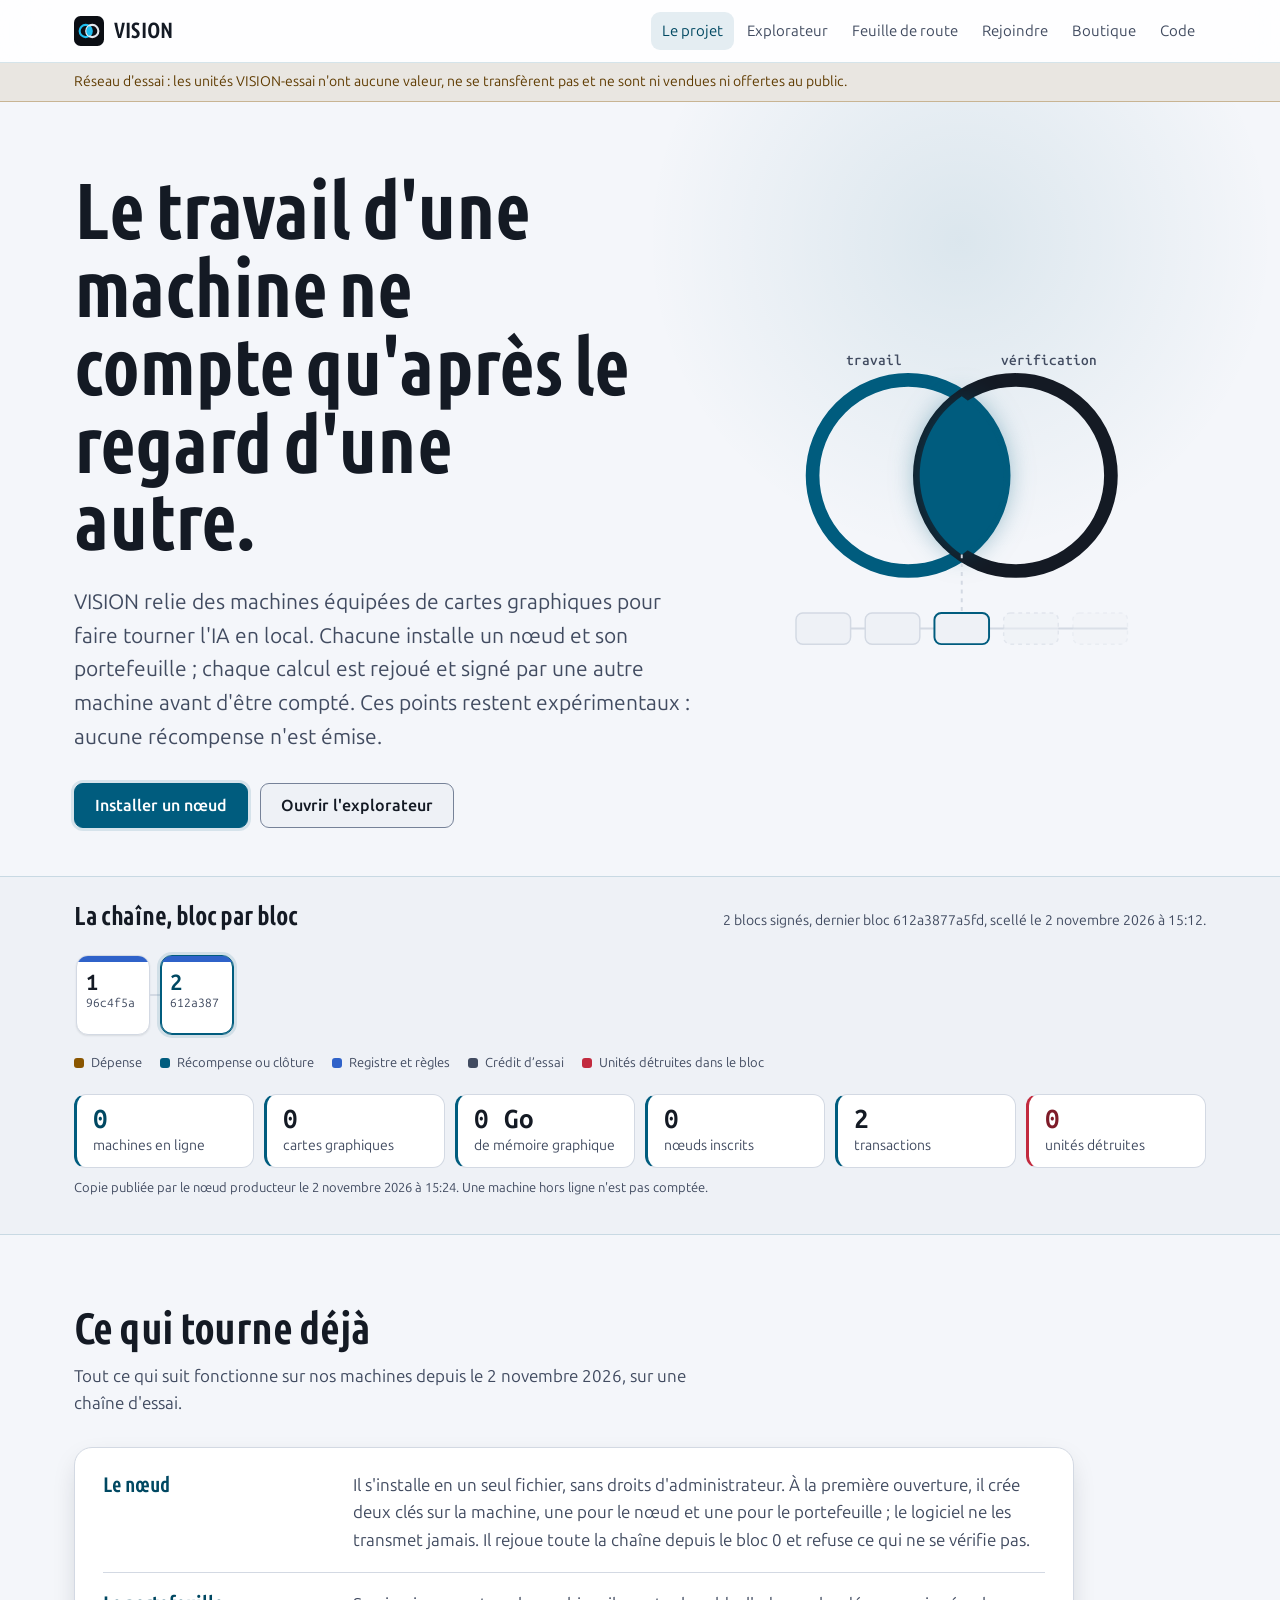
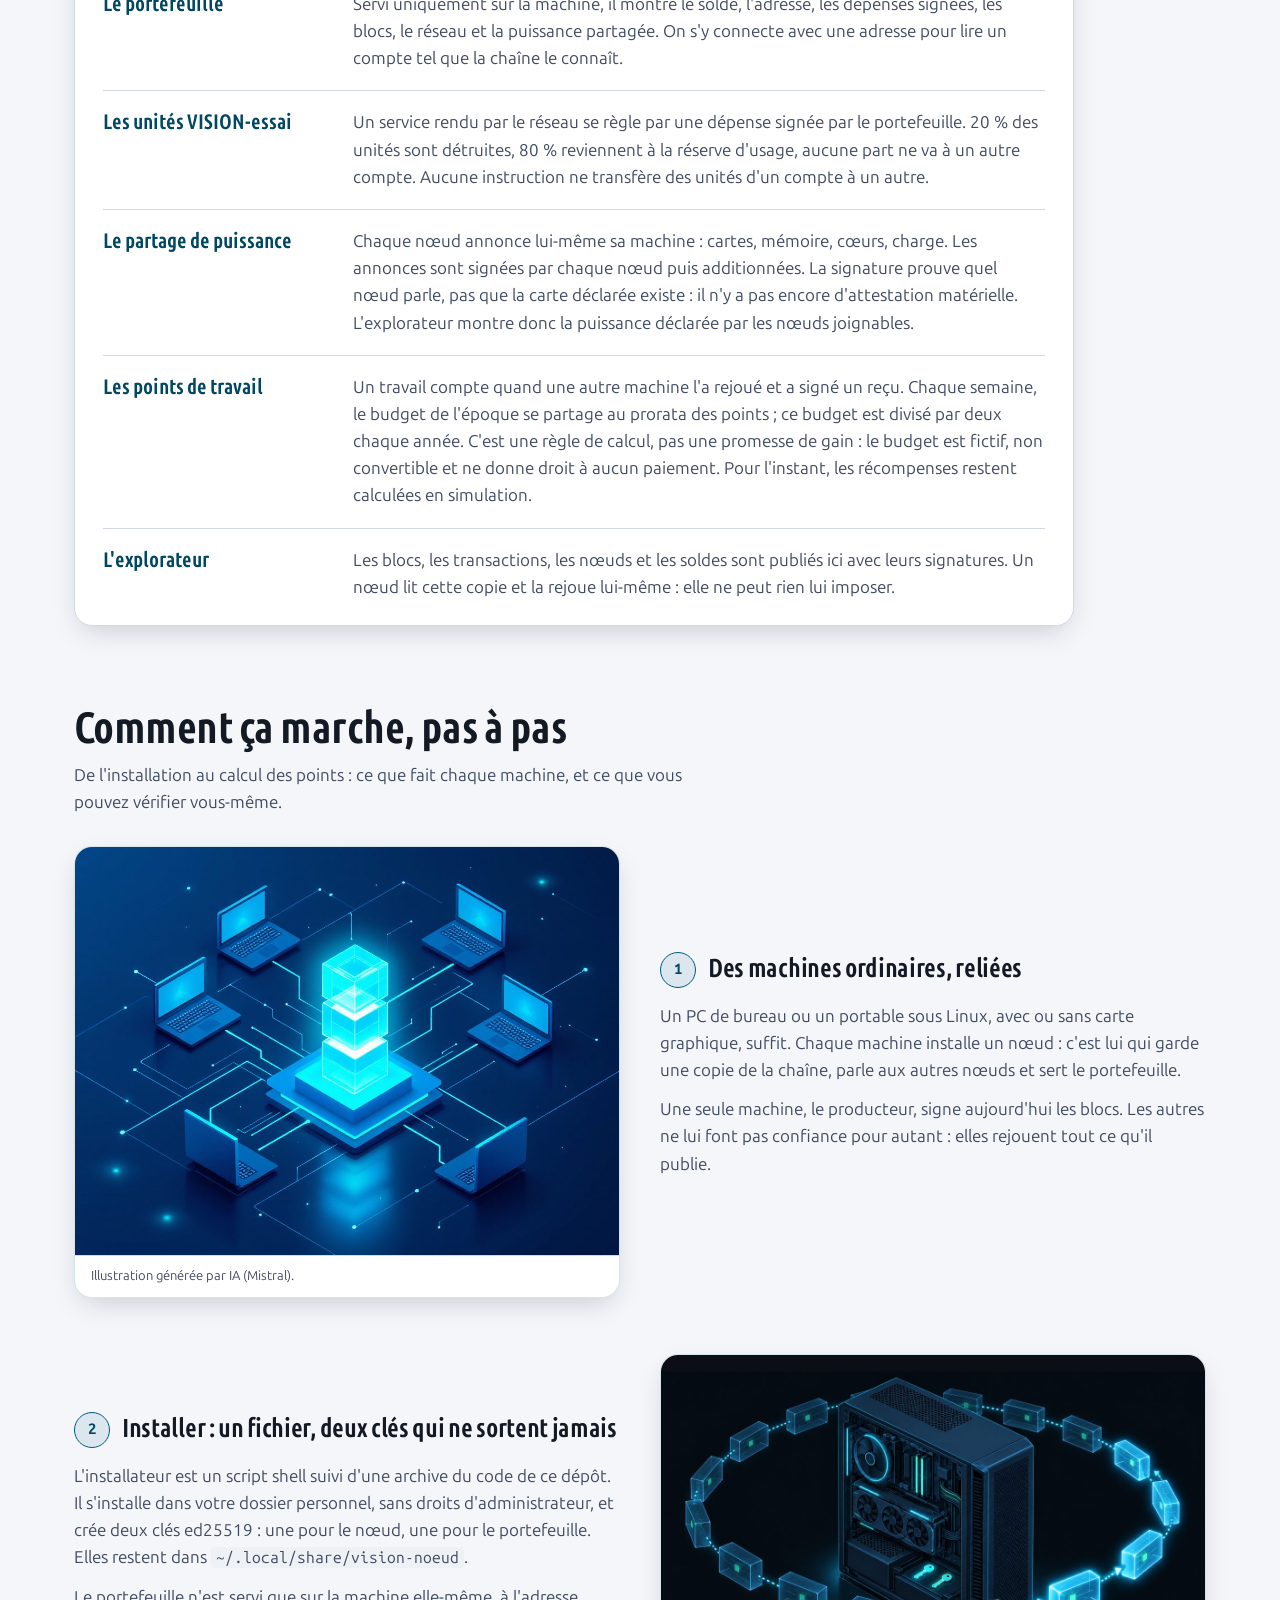
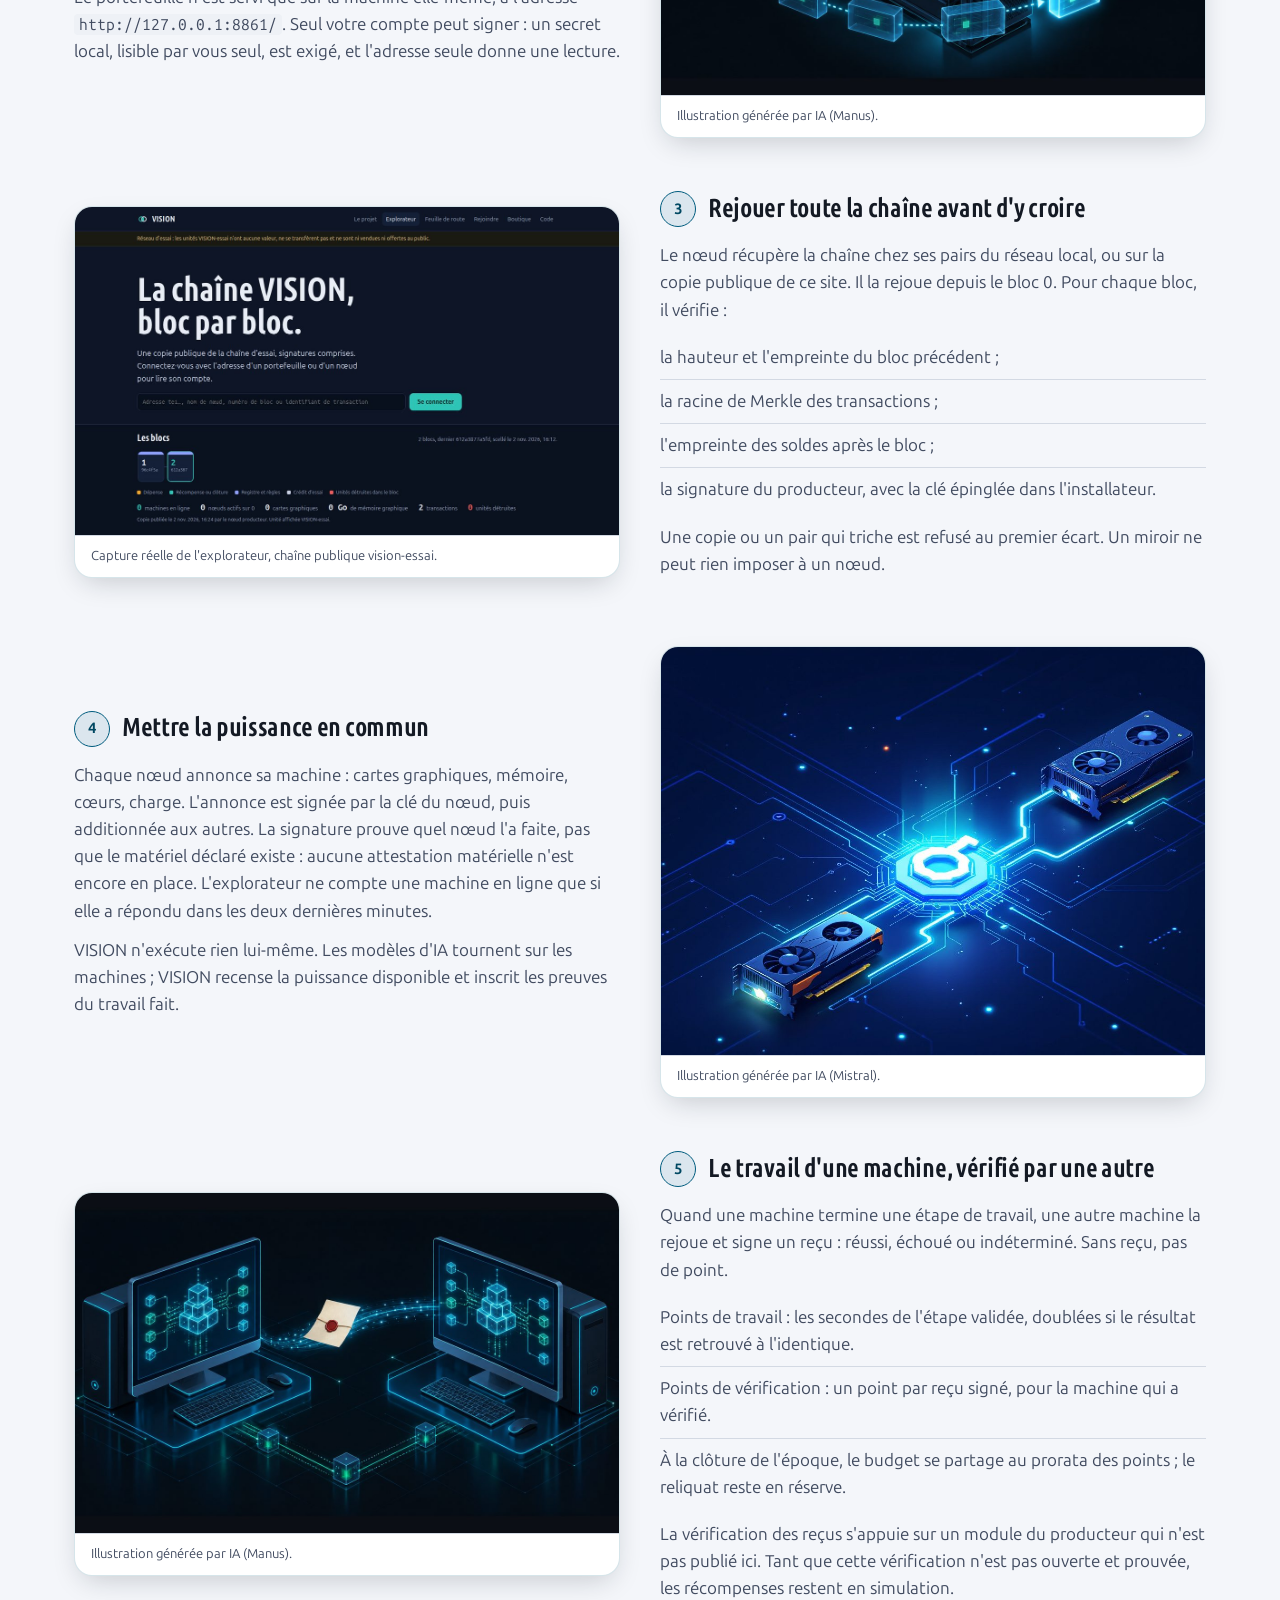
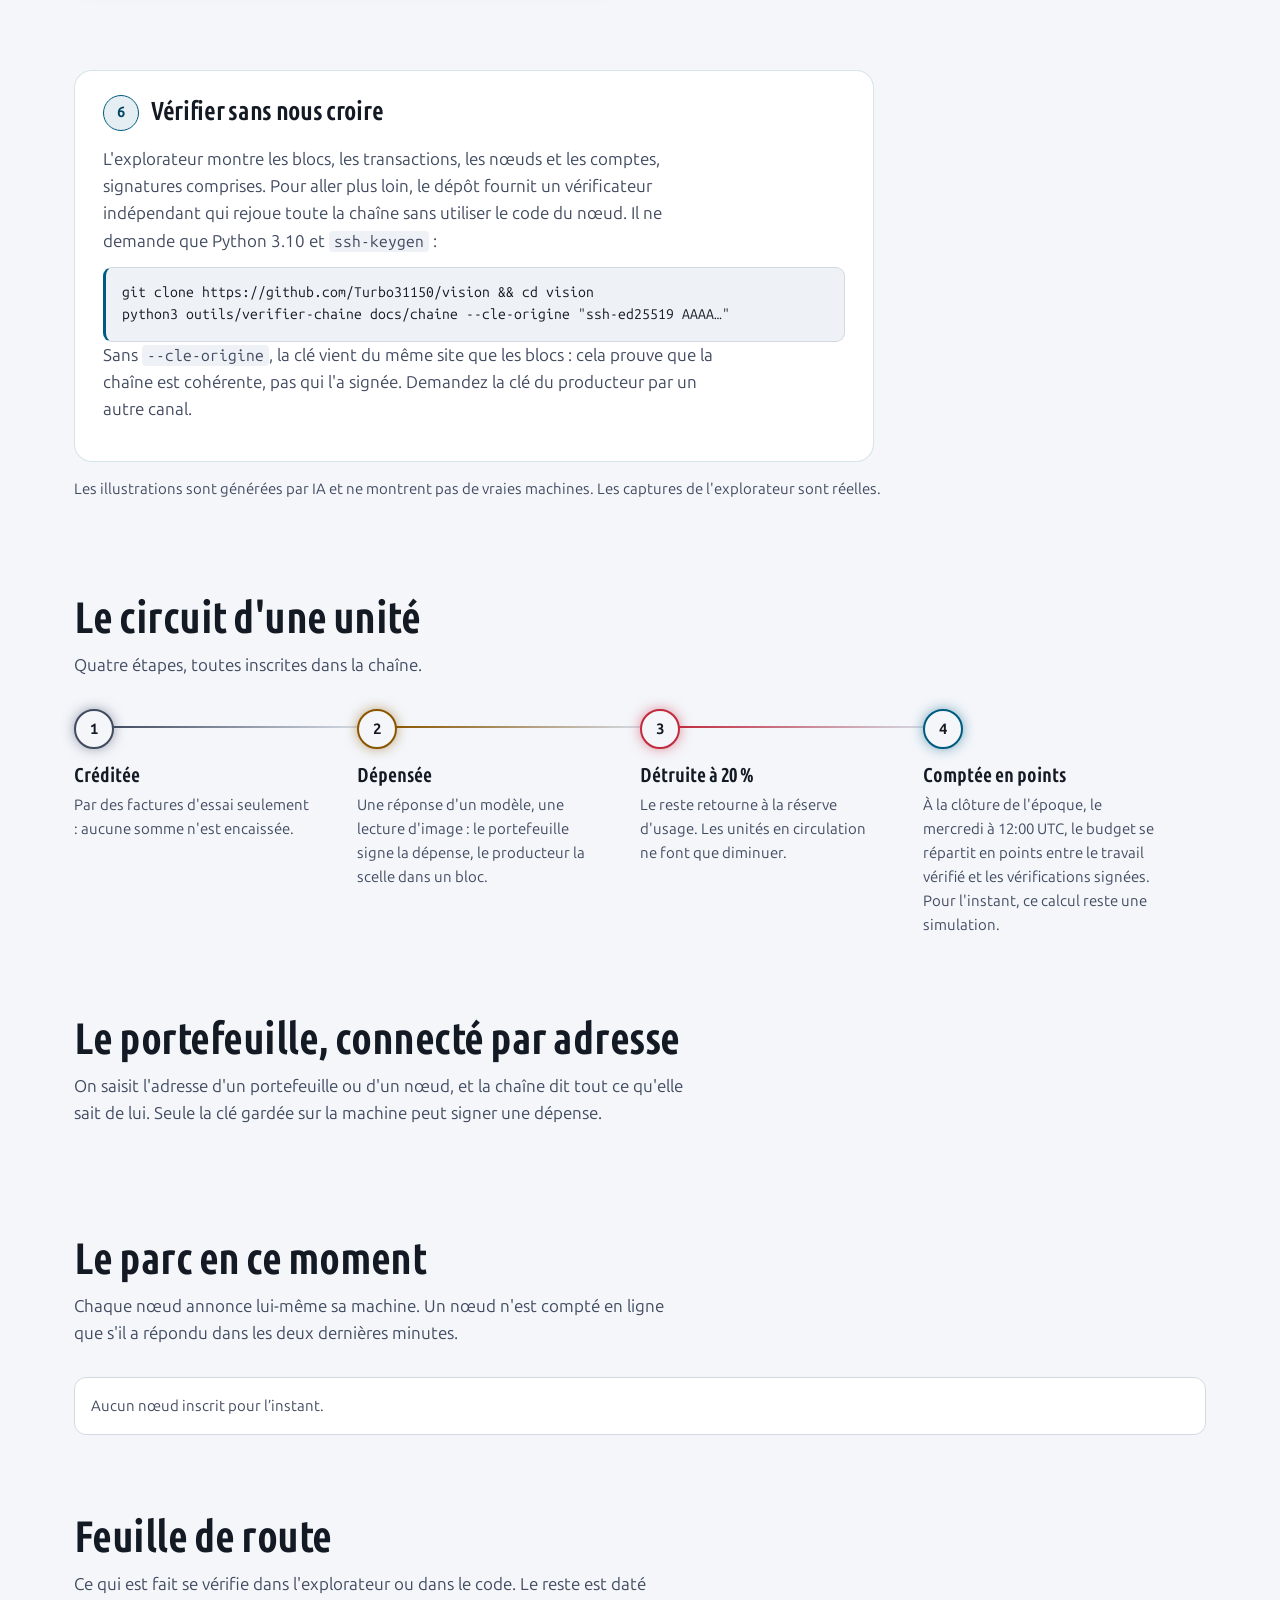
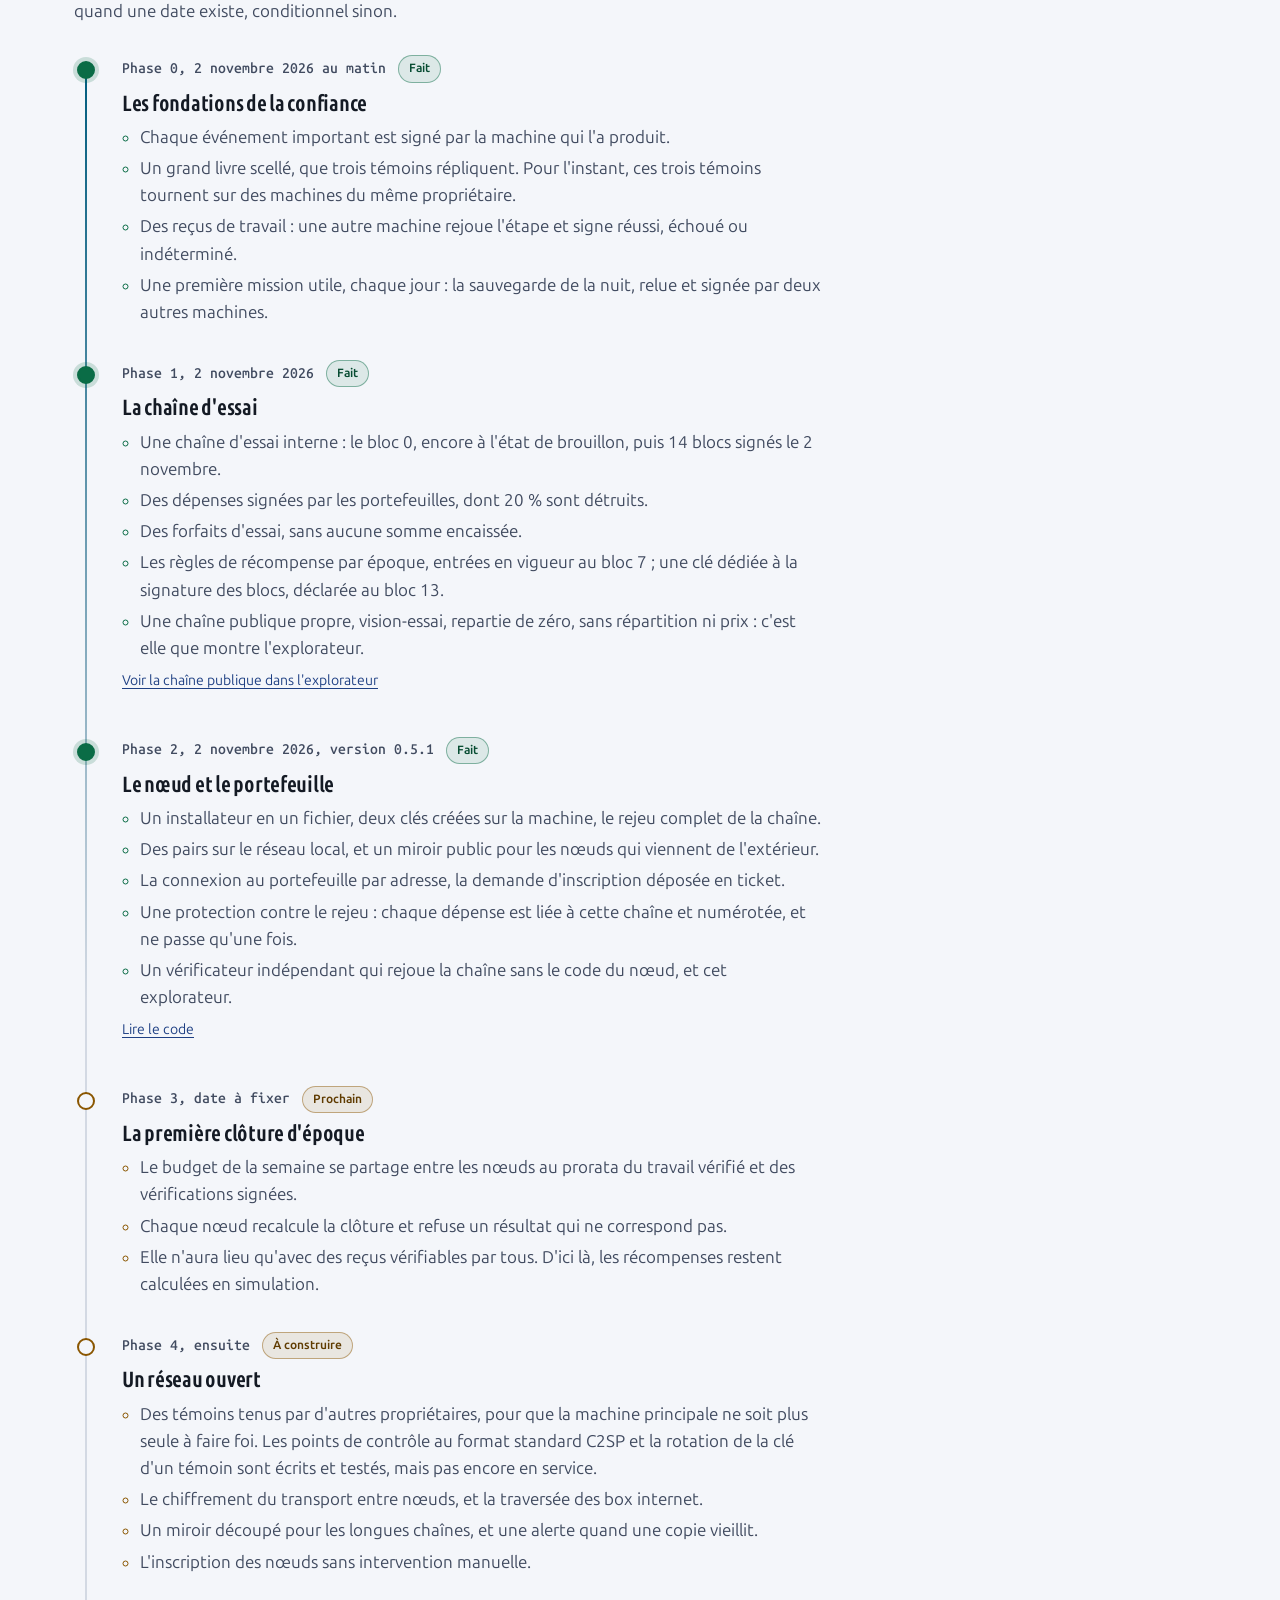
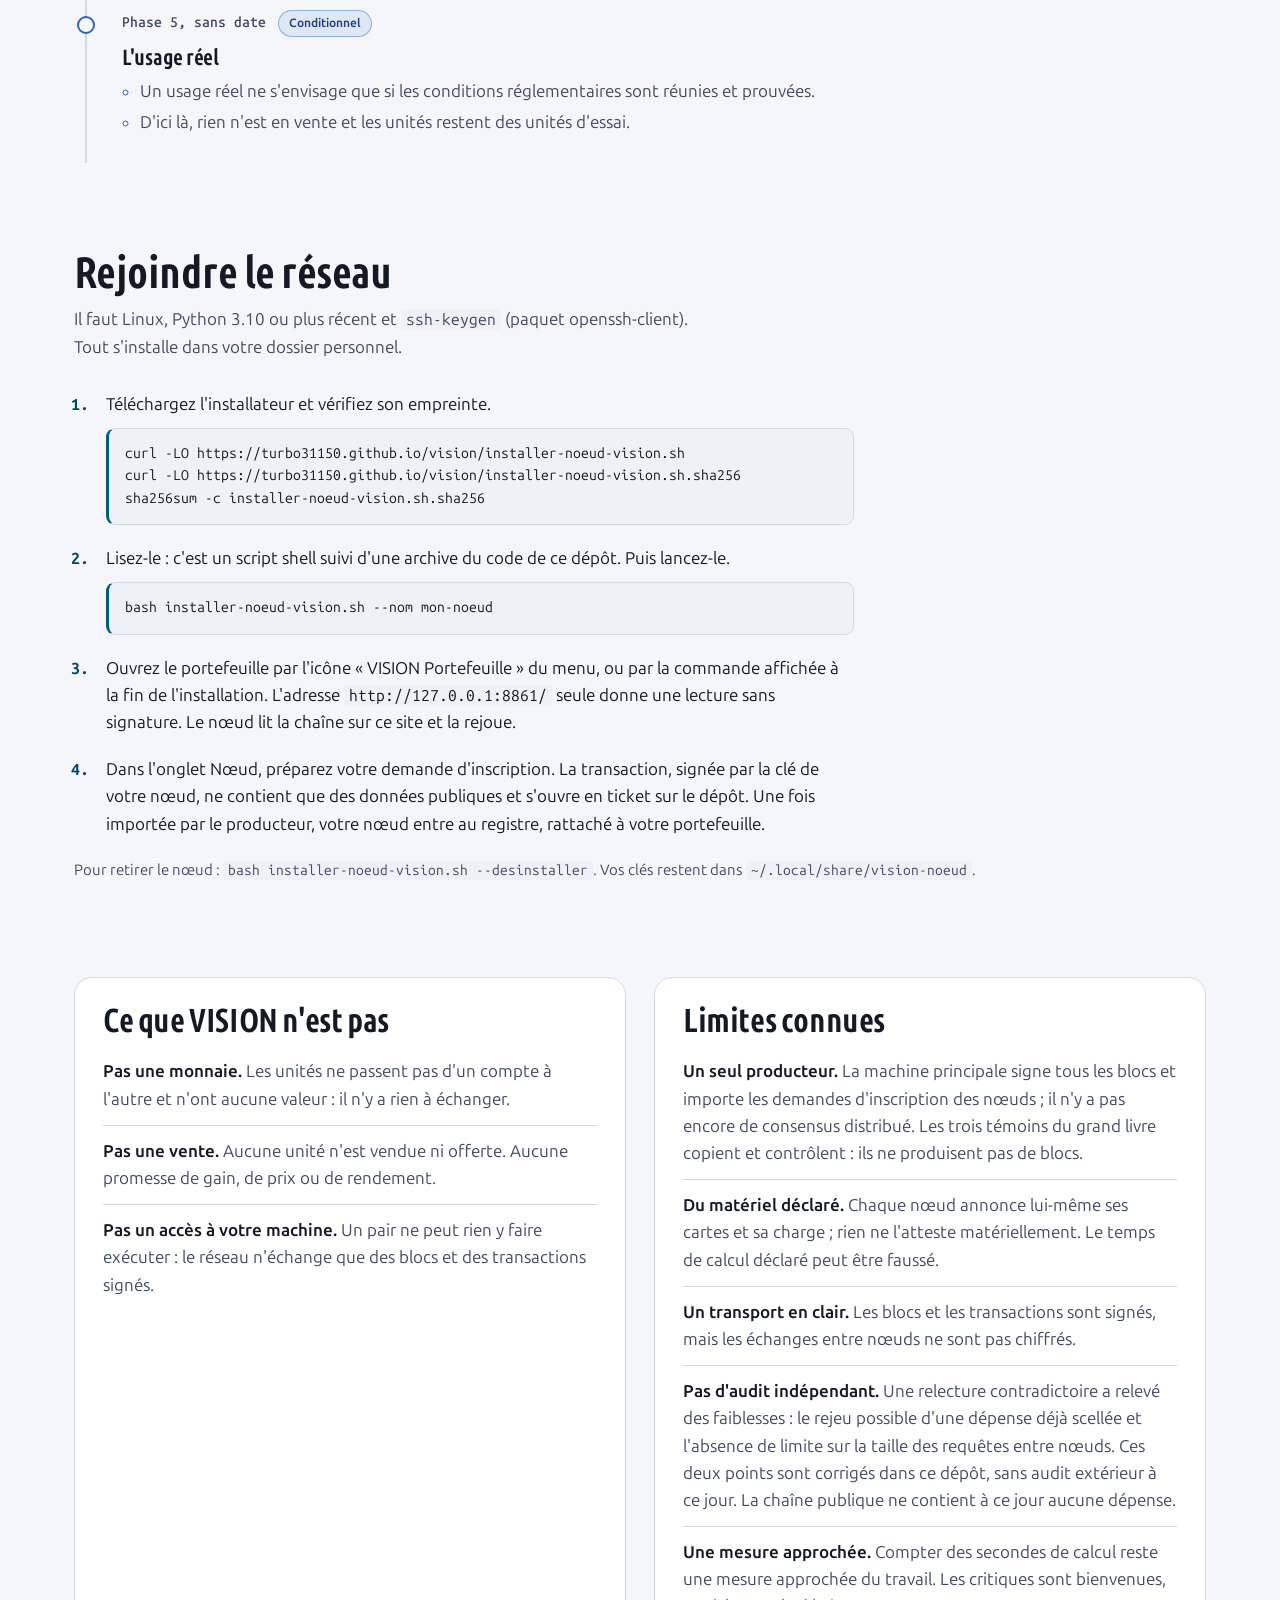
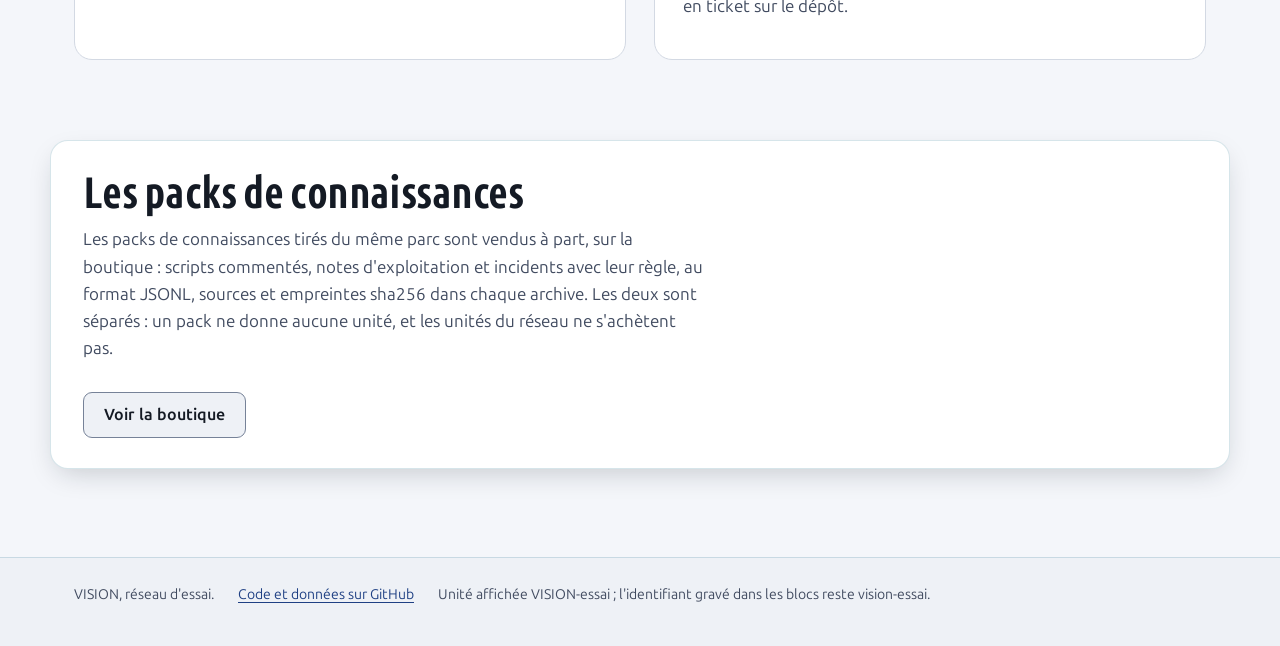
==== commit 71023e4c: "Textes : corrections de la relecture contradictoire multi-IA - Vocabulaire neutralisé : des points d" ====
--- a/docs/index.html
+++ b/docs/index.html
@@ -4,7 +4,7 @@
 <meta charset="utf-8">
 <meta name="viewport" content="width=device-width, initial-scale=1">
 <title>VISION · le travail d'une machine, vérifié par une autre</title>
-<meta name="description" content="VISION, réseau d'essai : un nœud qui s'installe en un fichier, un portefeuille de bureau, la puissance de plusieurs machines mise en commun et une récompense sur preuve. Unités d'essai sans valeur, rien en vente.">
+<meta name="description" content="VISION, réseau d'essai : un nœud qui s'installe en un fichier, un portefeuille de bureau, la puissance de plusieurs machines mise en commun et des points de travail calculés sur preuve, en simulation. Unités d'essai sans valeur, rien en vente.">
 <link rel="icon" href="icone.svg">
 <link rel="preload" href="polices/UbuntuSans-variable.ttf" as="font" type="font/ttf" crossorigin>
 <link rel="stylesheet" href="style.css">
@@ -32,7 +32,7 @@
     <div class="cadre">
       <div>
       <h1>Le travail d'une machine ne compte qu'après le regard d'une autre.</h1>
-      <p>VISION relie des machines équipées de cartes graphiques pour faire tourner l'IA en local. Chacune installe un nœud et son portefeuille ; chaque calcul est rejoué et signé par une autre machine avant d'être récompensé.</p>
+      <p>VISION relie des machines équipées de cartes graphiques pour faire tourner l'IA en local. Chacune installe un nœud et son portefeuille ; chaque calcul est rejoué et signé par une autre machine avant d'être compté. Ces points restent expérimentaux : aucune récompense n'est émise.</p>
       <div class="actions">
         <a class="bouton principal" href="#rejoindre">Installer un nœud</a>
         <a class="bouton" href="explorateur/">Ouvrir l'explorateur</a>
@@ -77,15 +77,15 @@
       <p class="chapeau">Tout ce qui suit fonctionne sur nos machines depuis le 2 novembre 2026, sur une chaîne d'essai.</p>
       <dl class="tourne">
         <dt>Le nœud</dt>
-        <dd>Il s'installe en un seul fichier, sans droits d'administrateur. À la première ouverture, il crée deux clés sur la machine, une pour le nœud et une pour le portefeuille ; elles ne la quittent jamais. Il rejoue toute la chaîne depuis le bloc 0 et refuse ce qui ne se vérifie pas.</dd>
+        <dd>Il s'installe en un seul fichier, sans droits d'administrateur. À la première ouverture, il crée deux clés sur la machine, une pour le nœud et une pour le portefeuille ; le logiciel ne les transmet jamais. Il rejoue toute la chaîne depuis le bloc 0 et refuse ce qui ne se vérifie pas.</dd>
         <dt>Le portefeuille</dt>
         <dd>Servi uniquement sur la machine, il montre le solde, l'adresse, les dépenses signées, les blocs, le réseau et la puissance partagée. On s'y connecte avec une adresse pour lire un compte tel que la chaîne le connaît.</dd>
         <dt>Les unités VISION-essai</dt>
-        <dd>Un service rendu par le réseau se règle par une dépense signée par le portefeuille. 20 % des unités sont détruites, 80 % reviennent à la réserve qui récompense les machines. Aucune instruction ne transfère des unités d'un compte à un autre.</dd>
+        <dd>Un service rendu par le réseau se règle par une dépense signée par le portefeuille. 20 % des unités sont détruites, 80 % reviennent à la réserve d'usage, aucune part ne va à un autre compte. Aucune instruction ne transfère des unités d'un compte à un autre.</dd>
         <dt>Le partage de puissance</dt>
-        <dd>Chaque nœud annonce lui-même sa machine : cartes, mémoire, cœurs, charge. Les annonces sont vérifiées puis additionnées, et l'explorateur montre la puissance réellement en ligne.</dd>
-        <dt>La récompense</dt>
-        <dd>Un travail compte quand une autre machine l'a rejoué et a signé un reçu. Chaque semaine, le budget de l'époque se partage au prorata des points ; ce budget est divisé par deux chaque année. C'est une règle de calcul, pas une promesse de gain : les unités n'ont aucune valeur. Pour l'instant, les récompenses restent calculées en simulation.</dd>
+        <dd>Chaque nœud annonce lui-même sa machine : cartes, mémoire, cœurs, charge. Les annonces sont signées par chaque nœud puis additionnées. La signature prouve quel nœud parle, pas que la carte déclarée existe : il n'y a pas encore d'attestation matérielle. L'explorateur montre donc la puissance déclarée par les nœuds joignables.</dd>
+        <dt>Les points de travail</dt>
+        <dd>Un travail compte quand une autre machine l'a rejoué et a signé un reçu. Chaque semaine, le budget de l'époque se partage au prorata des points ; ce budget est divisé par deux chaque année. C'est une règle de calcul, pas une promesse de gain : le budget est fictif, non convertible et ne donne droit à aucun paiement. Pour l'instant, les récompenses restent calculées en simulation.</dd>
         <dt>L'explorateur</dt>
         <dd>Les blocs, les transactions, les nœuds et les soldes sont publiés ici avec leurs signatures. Un nœud lit cette copie et la rejoue lui-même : elle ne peut rien lui imposer.</dd>
       </dl>
@@ -95,7 +95,7 @@
   <section class="section" id="pas-a-pas">
     <div class="cadre">
       <h2>Comment ça marche, pas à pas</h2>
-      <p class="chapeau">De l'installation à la récompense : ce que fait chaque machine, et ce que vous pouvez vérifier vous-même.</p>
+      <p class="chapeau">De l'installation au calcul des points : ce que fait chaque machine, et ce que vous pouvez vérifier vous-même.</p>
       <ol class="pas">
         <li>
           <figure class="capture"><img src="images/reseau.jpg" alt="Plusieurs ordinateurs reliés par des lignes lumineuses autour d'une pile de blocs translucides." width="1024" height="768" loading="lazy"><figcaption>Illustration générée par IA (Mistral).</figcaption></figure>
@@ -131,7 +131,7 @@
           <figure class="capture" id="fig-puissance"><img src="images/puissance.jpg" alt="Les cartes graphiques de trois ordinateurs réunissent leur puissance en un seul flux lumineux vers un cœur d'IA locale." width="1024" height="768" loading="lazy"><figcaption>Illustration générée par IA (Mistral).</figcaption></figure>
           <div class="pas-texte">
             <h3>Mettre la puissance en commun</h3>
-            <p>Chaque nœud annonce sa machine : cartes graphiques, mémoire, cœurs, charge. L'annonce est signée par la clé du nœud, vérifiée, puis additionnée aux autres. L'explorateur ne compte une machine en ligne que si elle a répondu dans les deux dernières minutes.</p>
+            <p>Chaque nœud annonce sa machine : cartes graphiques, mémoire, cœurs, charge. L'annonce est signée par la clé du nœud, puis additionnée aux autres. La signature prouve quel nœud l'a faite, pas que le matériel déclaré existe : aucune attestation matérielle n'est encore en place. L'explorateur ne compte une machine en ligne que si elle a répondu dans les deux dernières minutes.</p>
             <p>VISION n'exécute rien lui-même. Les modèles d'IA tournent sur les machines ; VISION recense la puissance disponible et inscrit les preuves du travail fait.</p>
           </div>
         </li>
@@ -170,7 +170,7 @@
         <li style="--c: var(--credit)"><b>Créditée</b><span>Par des factures d'essai seulement : aucune somme n'est encaissée.</span></li>
         <li style="--c: var(--ambre)"><b>Dépensée</b><span>Une réponse d'un modèle, une lecture d'image : le portefeuille signe la dépense, le producteur la scelle dans un bloc.</span></li>
         <li style="--c: var(--corail)"><b>Détruite à 20 %</b><span>Le reste retourne à la réserve d'usage. Les unités en circulation ne font que diminuer.</span></li>
-        <li style="--c: var(--sarcelle)"><b>Rendue aux machines</b><span>À la clôture de l'époque, le mercredi à 12:00 UTC, la réserve récompense le travail vérifié et les vérifications signées.</span></li>
+        <li style="--c: var(--sarcelle)"><b>Comptée en points</b><span>À la clôture de l'époque, le mercredi à 12:00 UTC, le budget se répartit en points entre le travail vérifié et les vérifications signées. Pour l'instant, ce calcul reste une simulation.</span></li>
       </ol>
     </div>
   </section>
@@ -291,7 +291,8 @@
       <div>
         <h2>Limites connues</h2>
         <ul class="sobre">
-          <li><b>Un seul producteur.</b> La machine principale signe tous les blocs ; il n'y a pas encore de consensus distribué.</li>
+          <li><b>Un seul producteur.</b> La machine principale signe tous les blocs et importe les demandes d'inscription des nœuds ; il n'y a pas encore de consensus distribué. Les trois témoins du grand livre copient et contrôlent : ils ne produisent pas de blocs.</li>
+          <li><b>Du matériel déclaré.</b> Chaque nœud annonce lui-même ses cartes et sa charge ; rien ne l'atteste matériellement. Le temps de calcul déclaré peut être faussé.</li>
           <li><b>Un transport en clair.</b> Les blocs et les transactions sont signés, mais les échanges entre nœuds ne sont pas chiffrés.</li>
           <li><b>Pas d'audit indépendant.</b> Une relecture contradictoire a relevé des faiblesses : le rejeu possible d'une dépense déjà scellée et l'absence de limite sur la taille des requêtes entre nœuds. Ces deux points sont corrigés dans ce dépôt, sans audit extérieur à ce jour. La chaîne publique ne contient à ce jour aucune dépense.</li>
           <li><b>Une mesure approchée.</b> Compter des secondes de calcul reste une mesure approchée du travail. Les critiques sont bienvenues, en ticket sur le dépôt.</li>
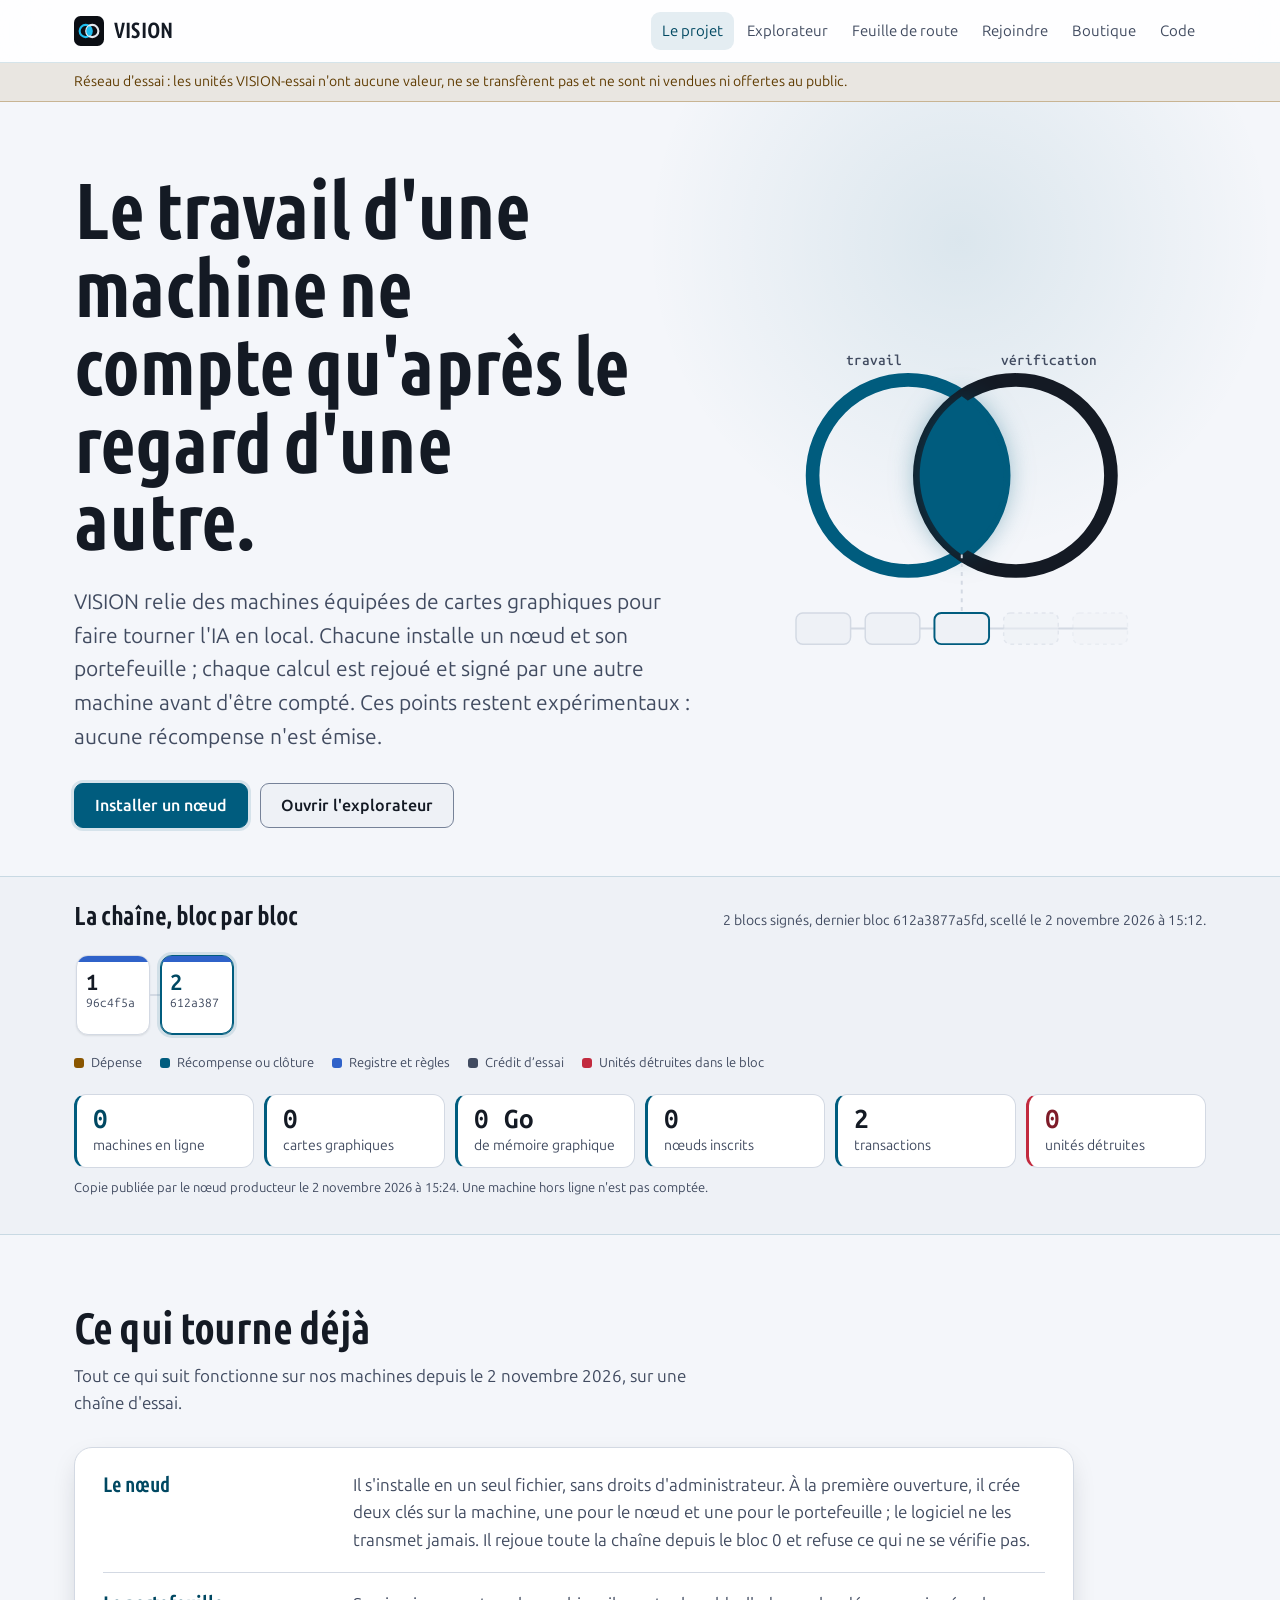
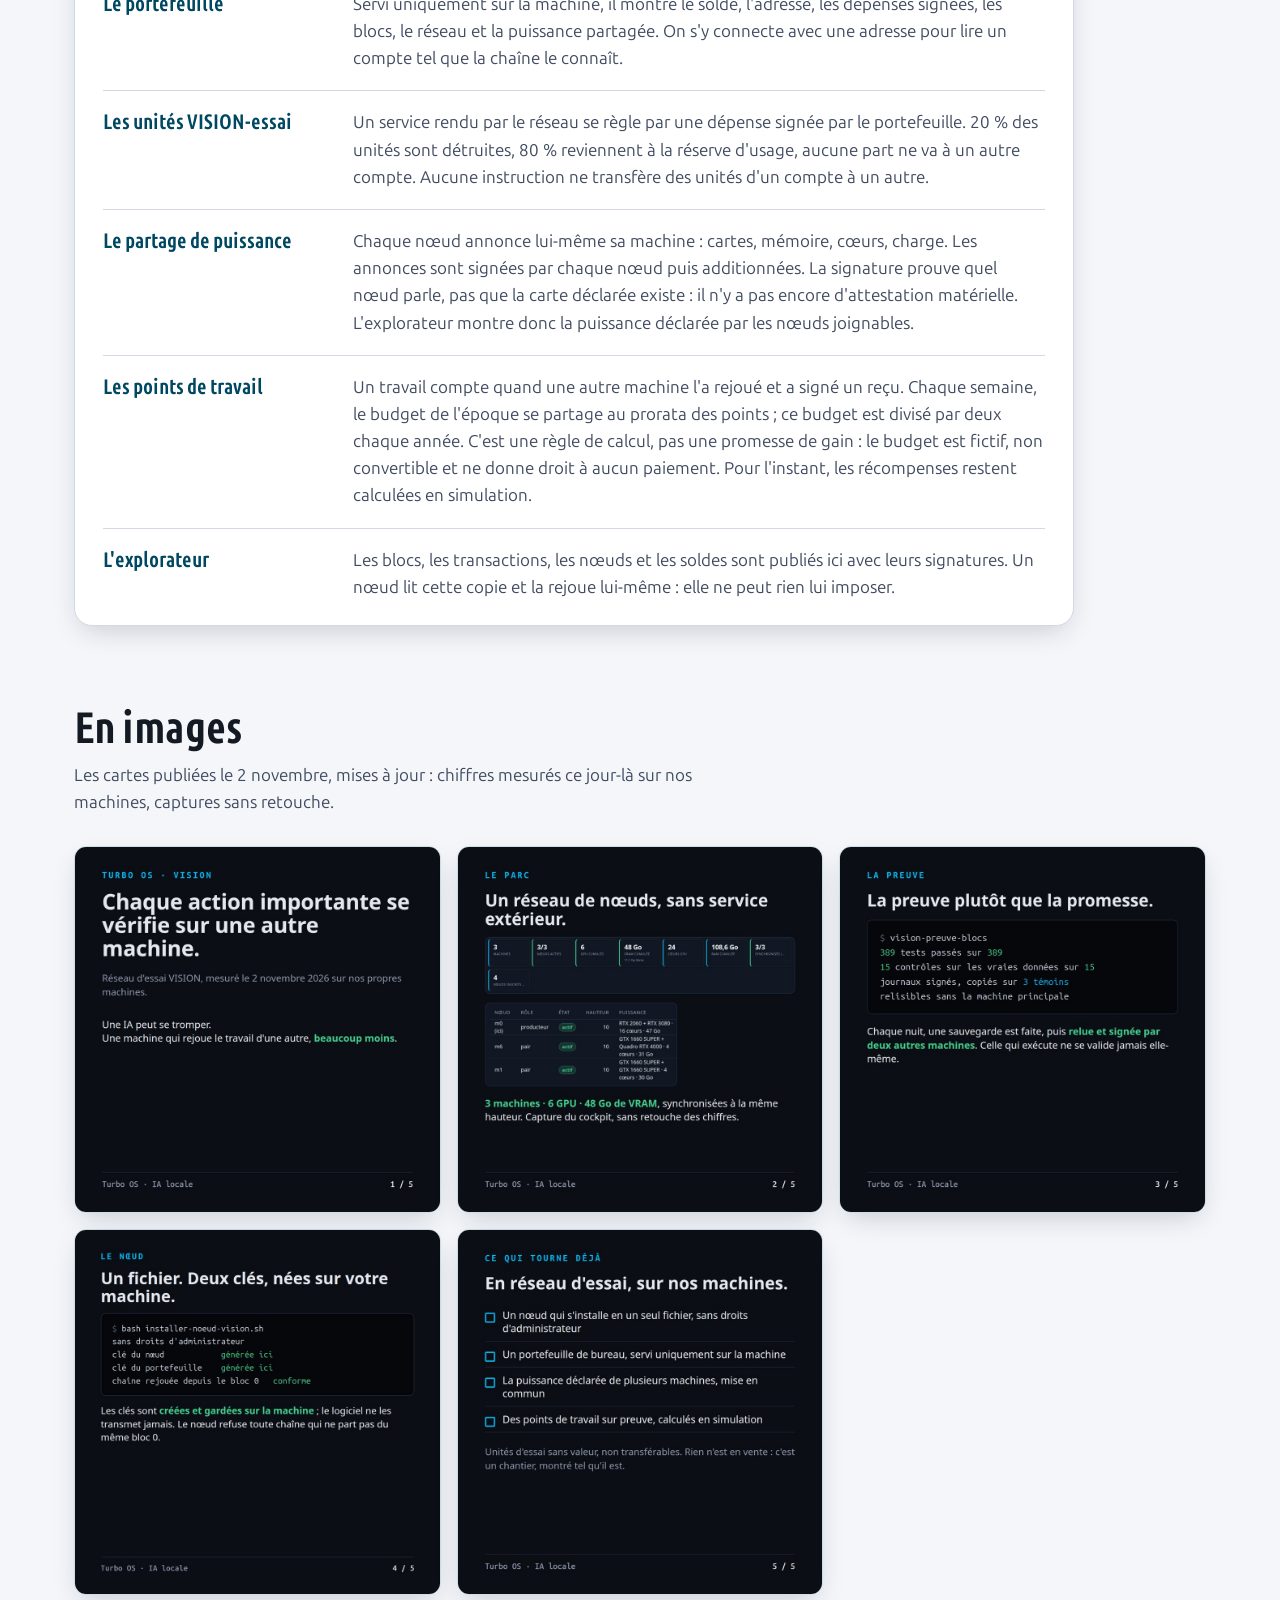
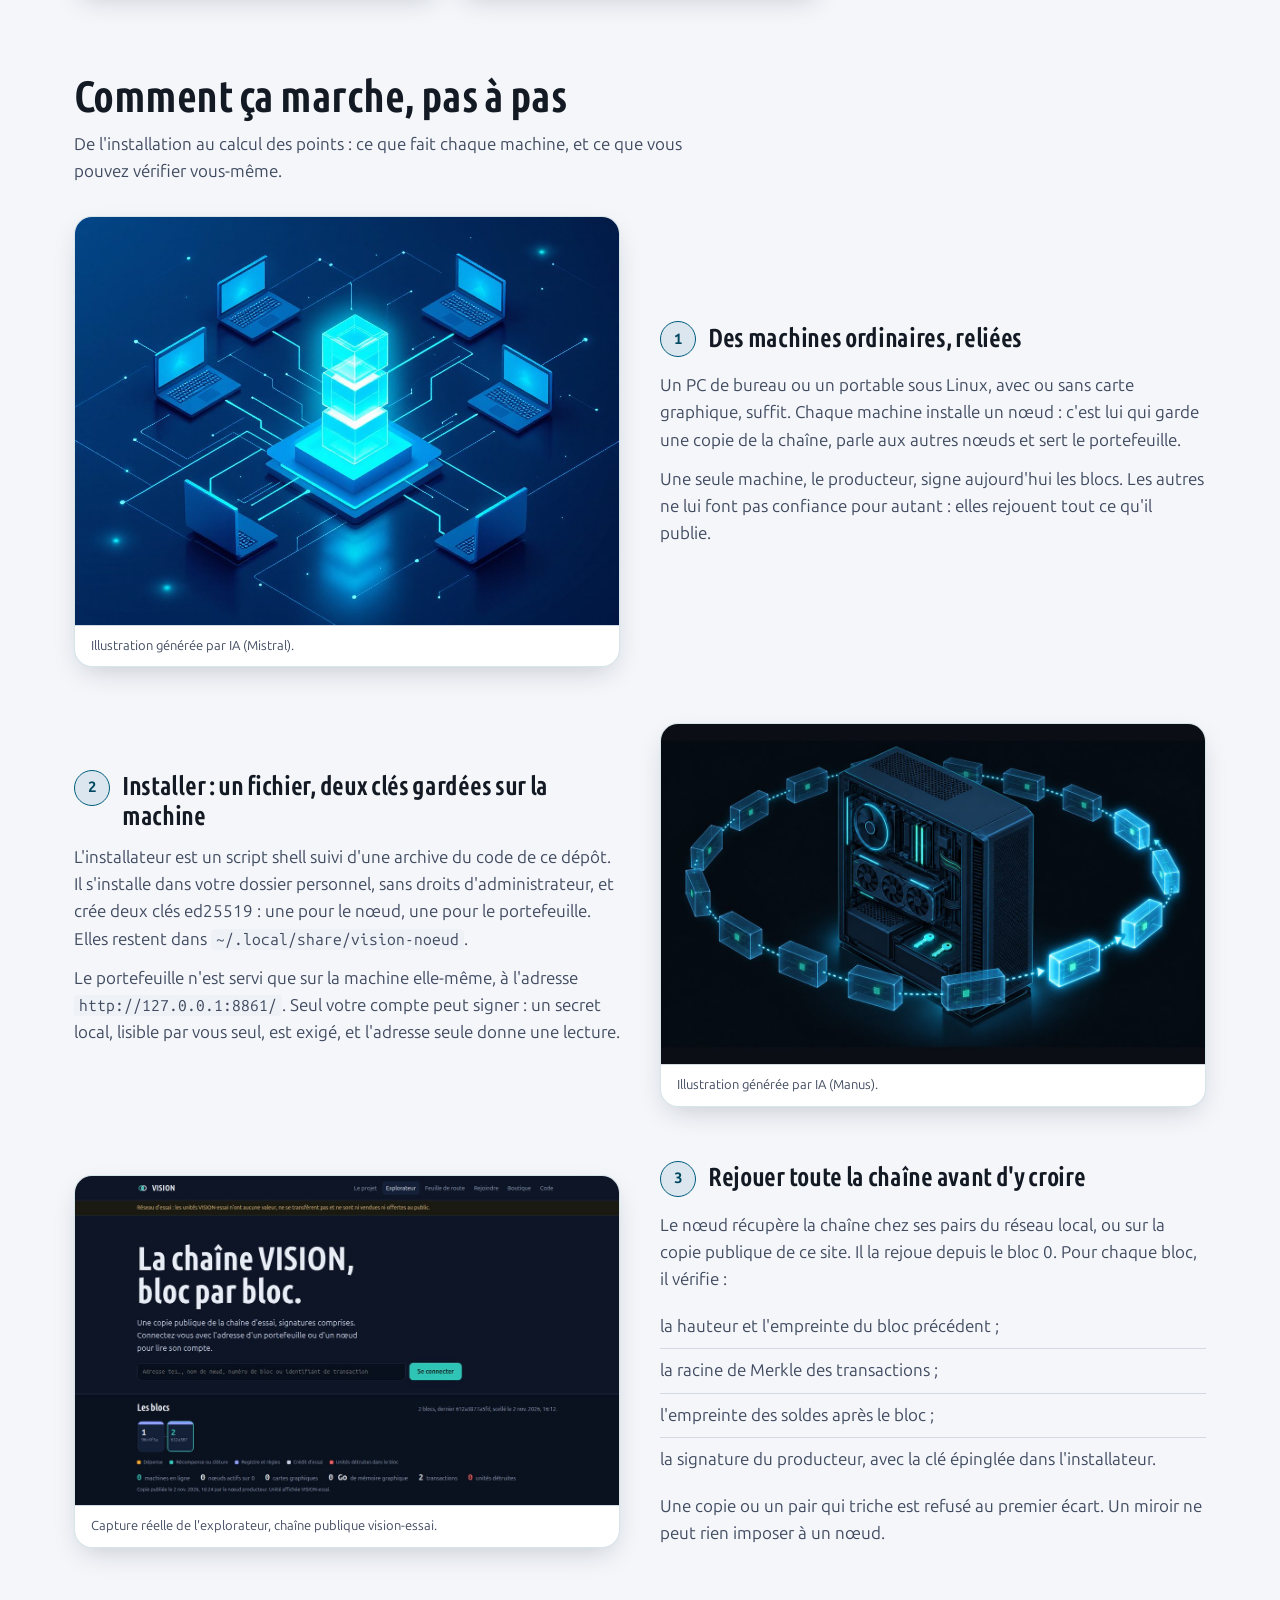
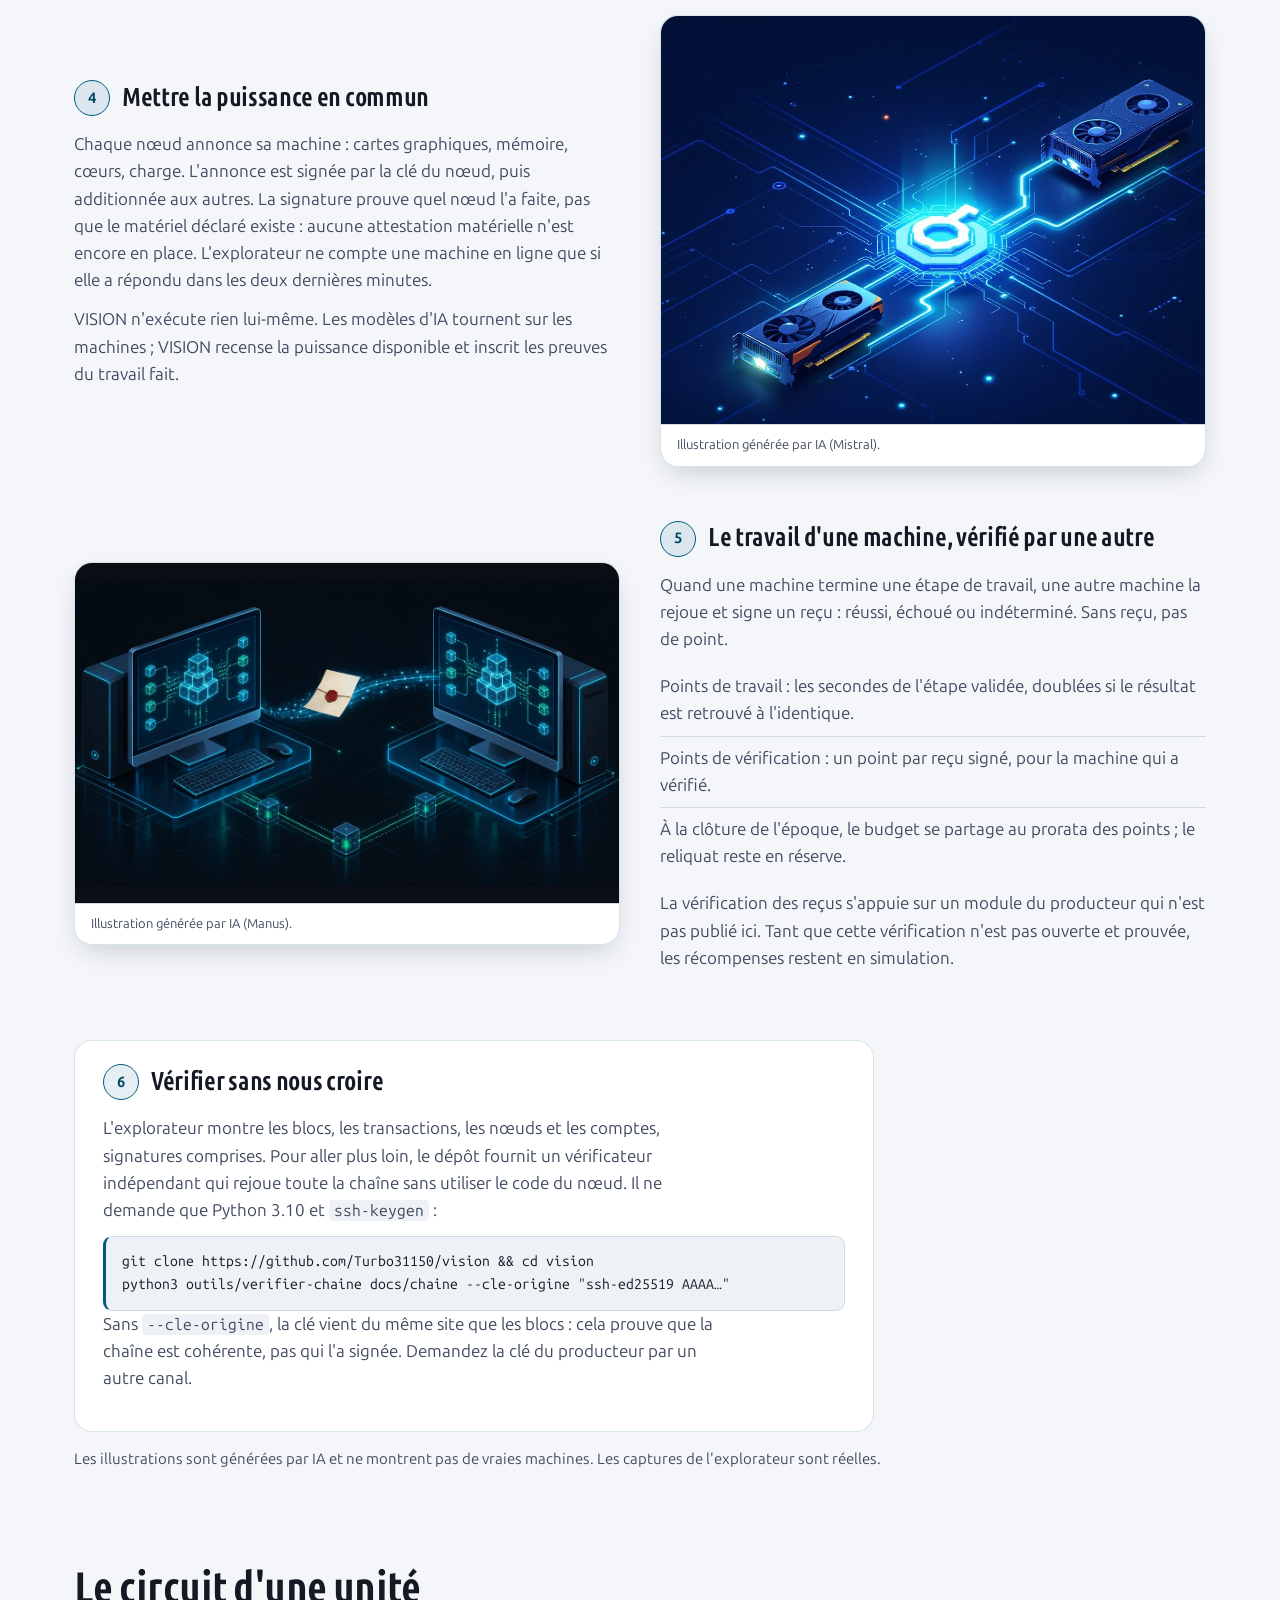
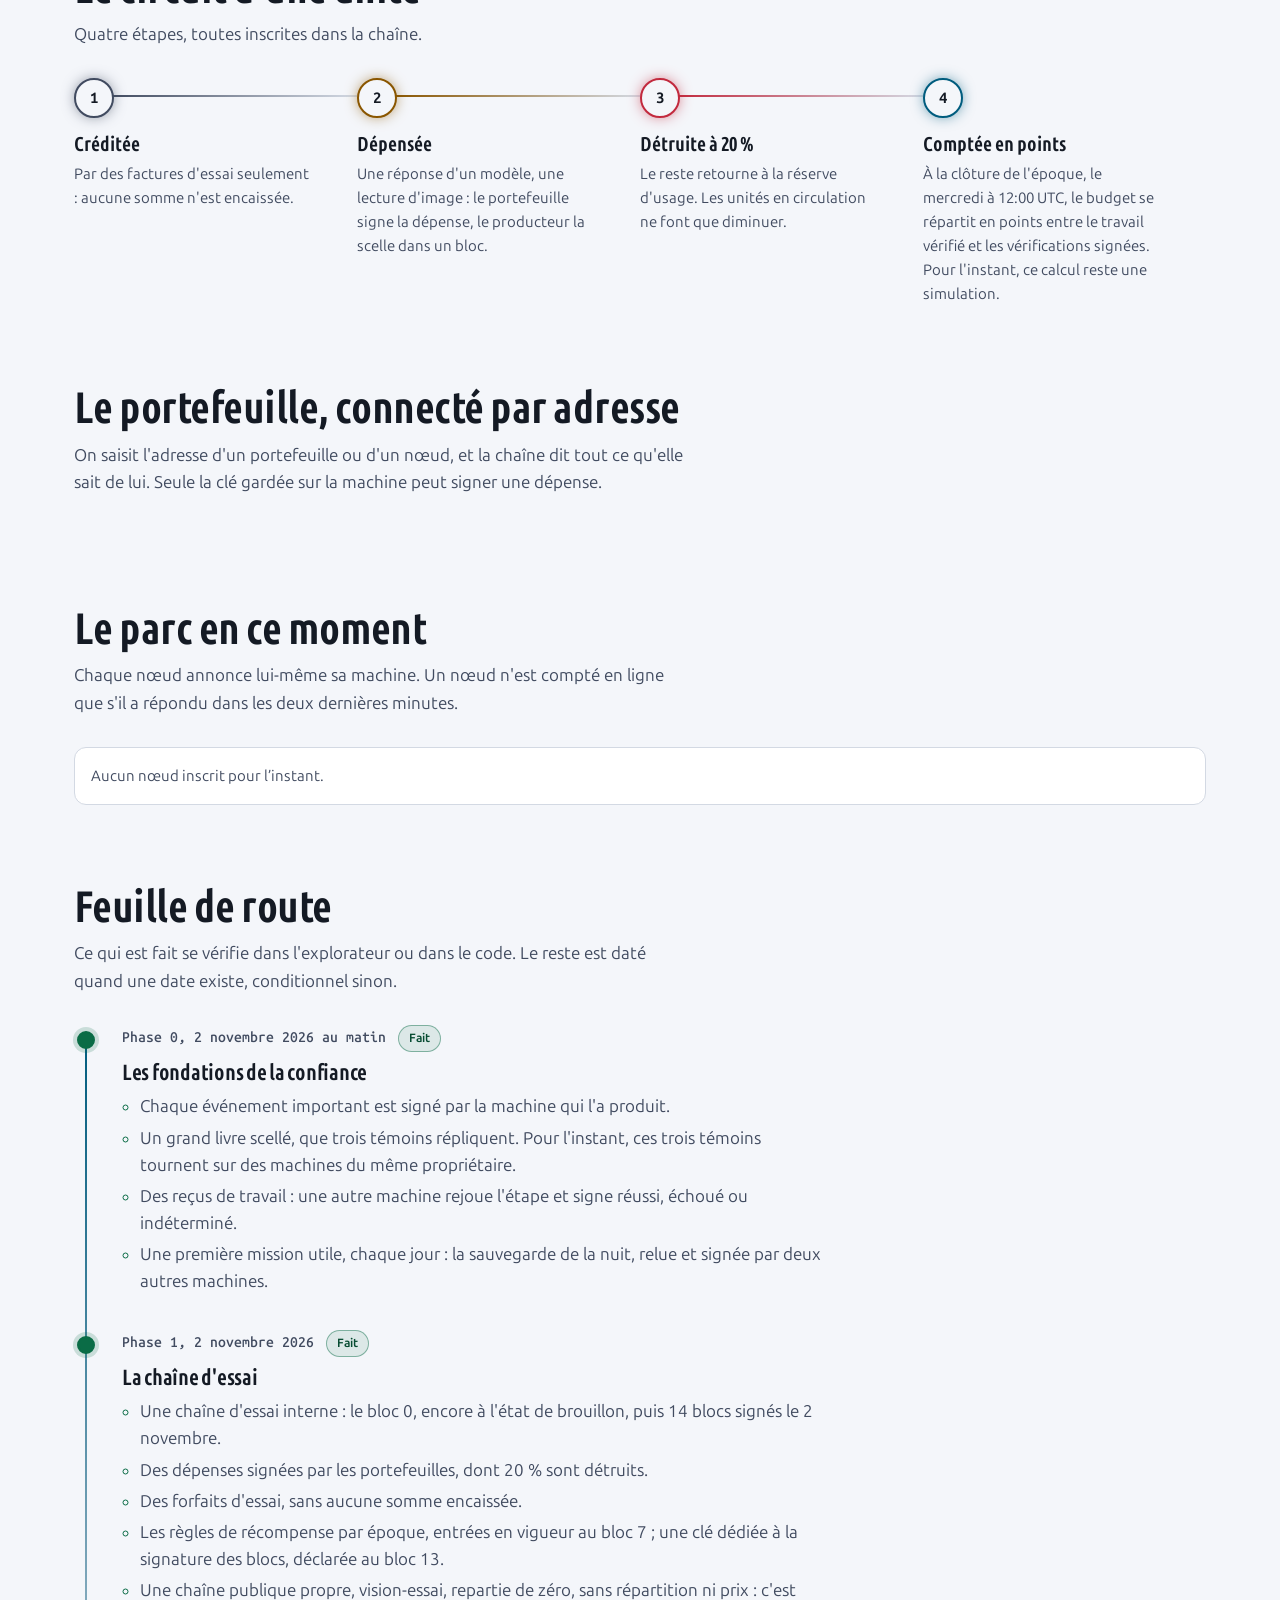
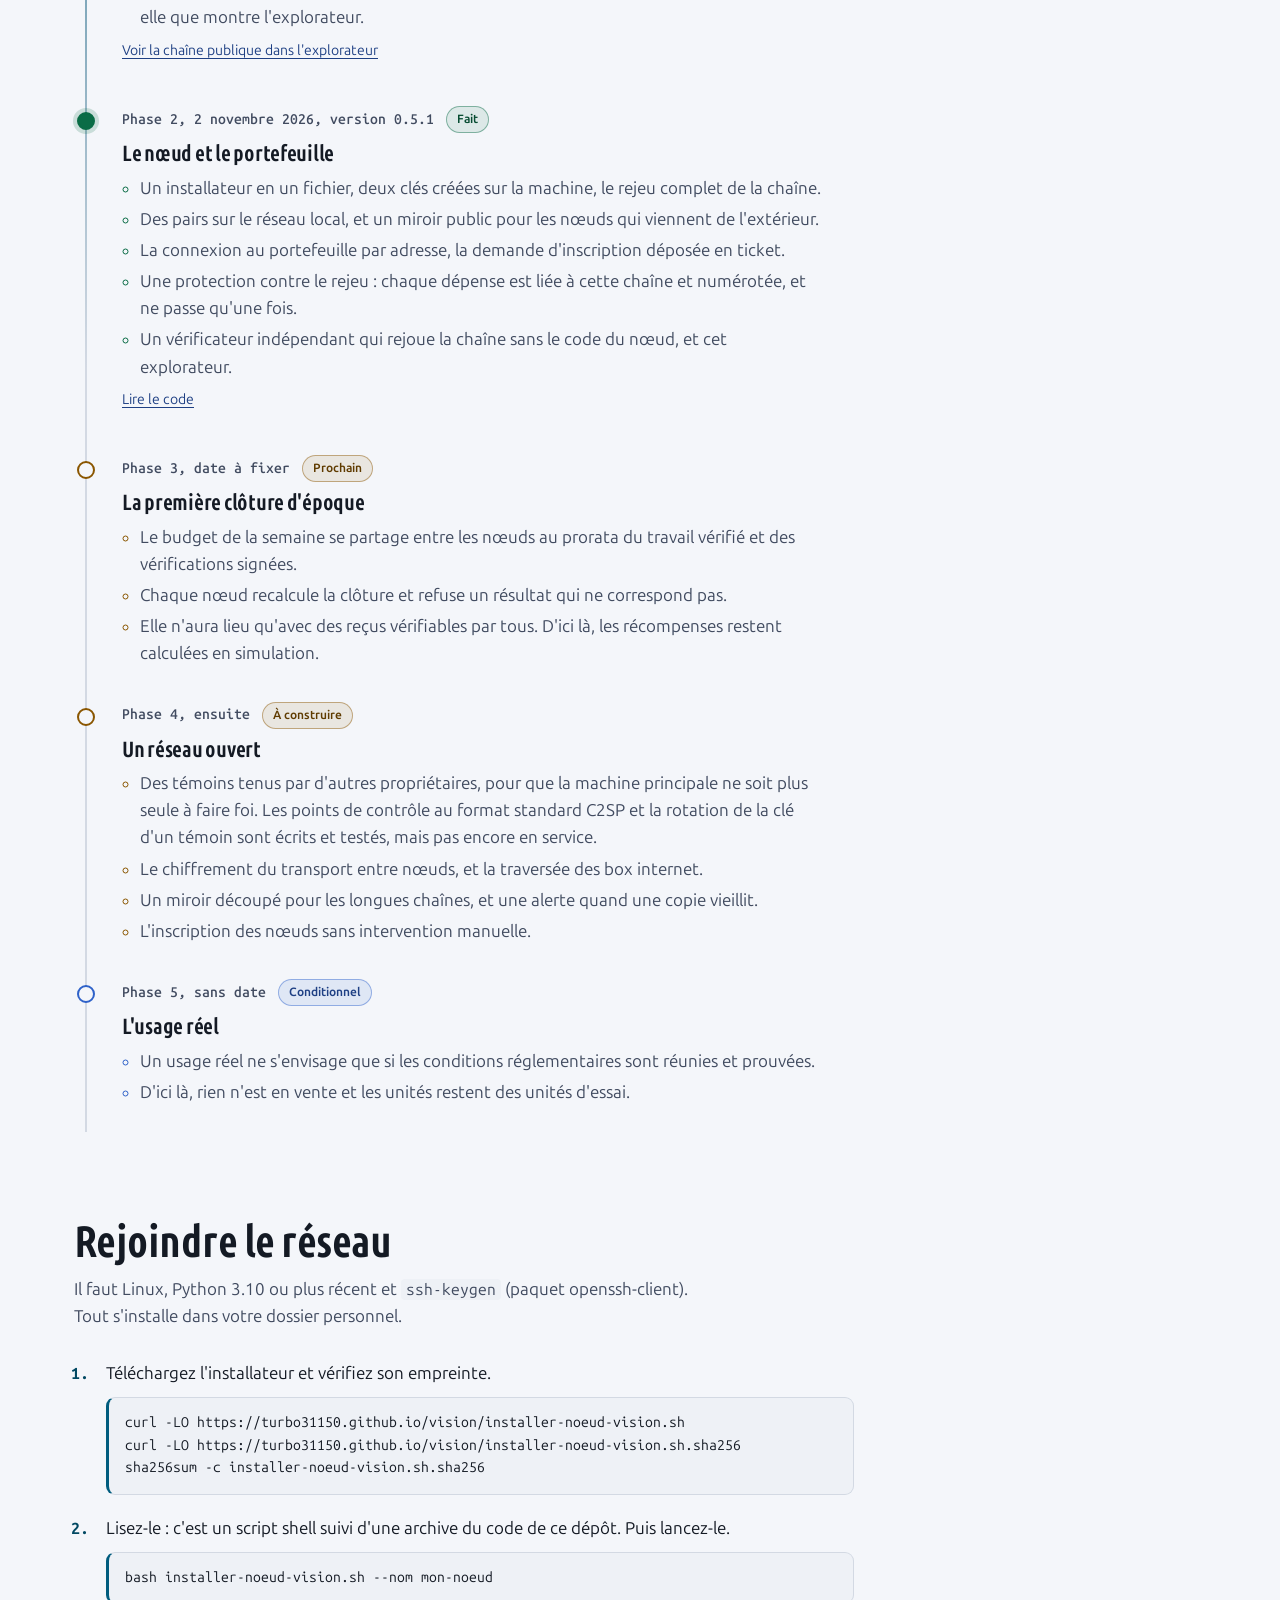
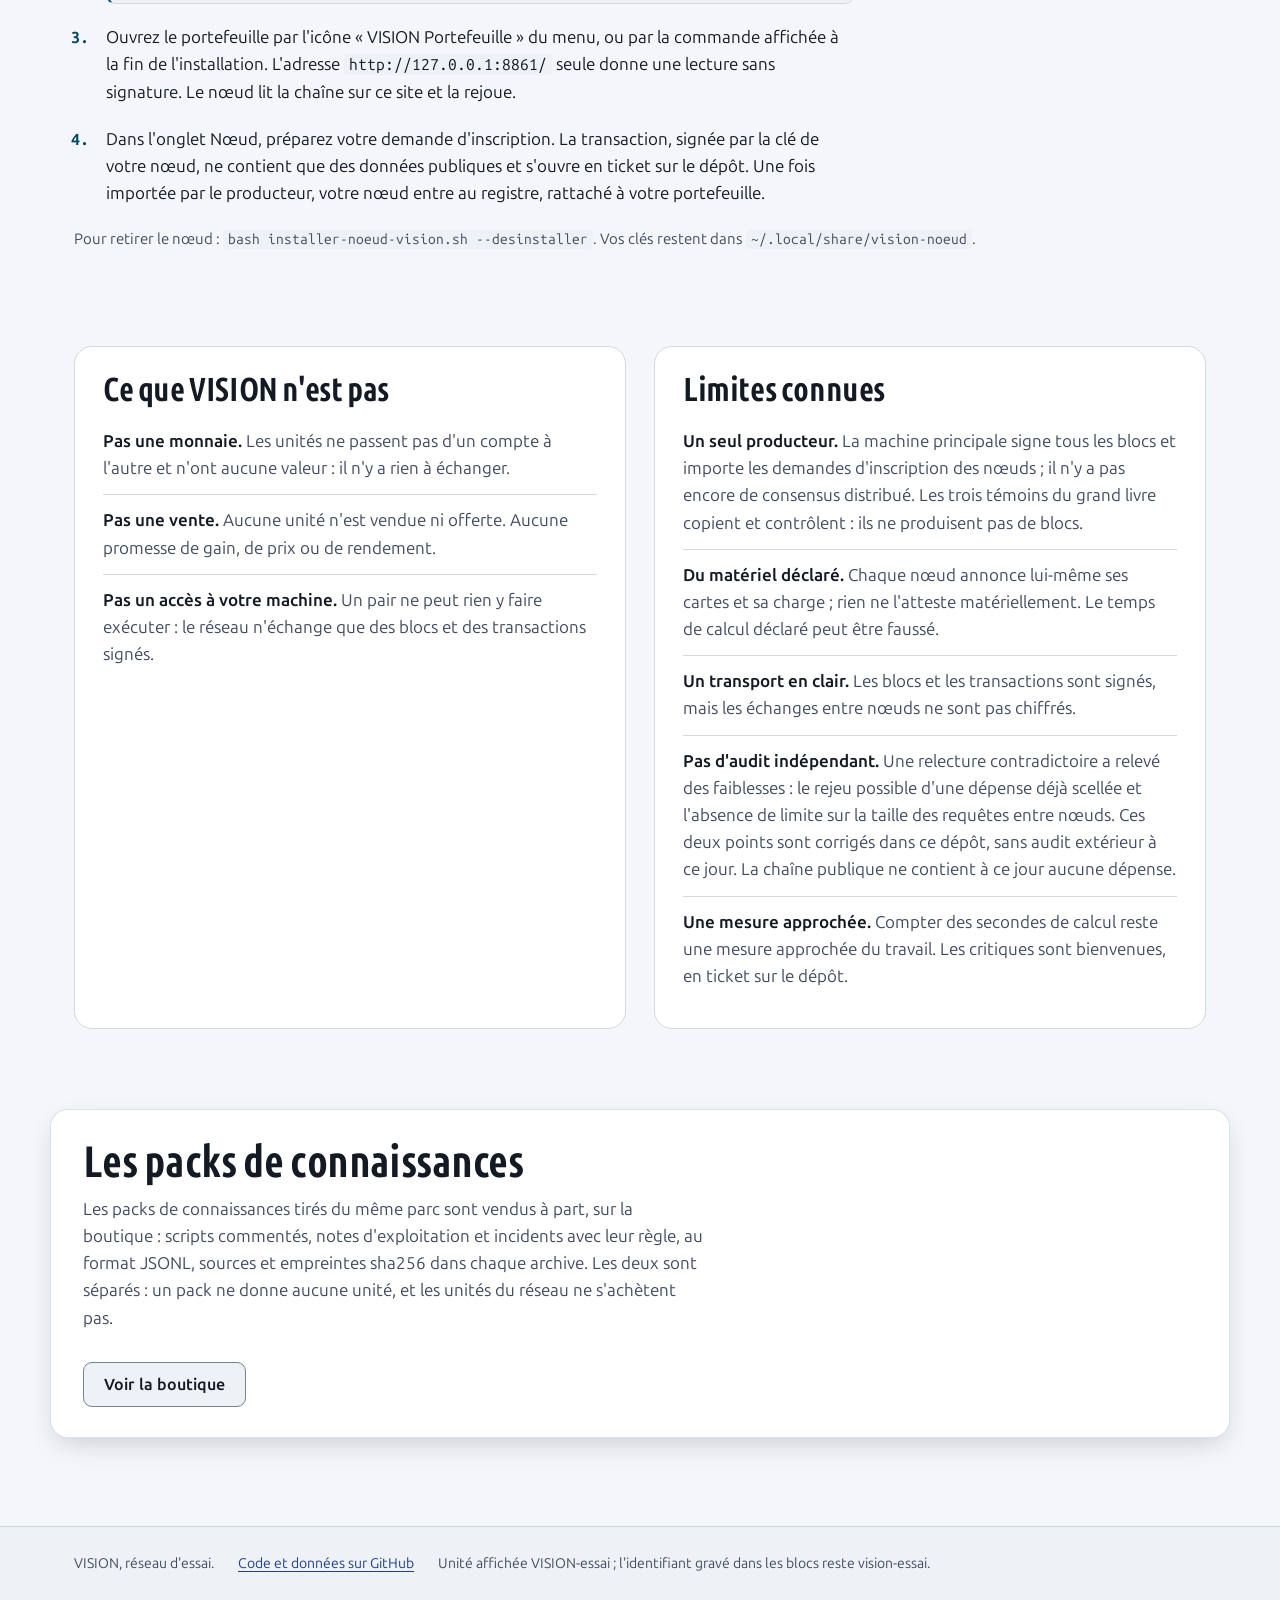
==== commit 43f3aefa: "Galerie « En images » : les cartes du 2 novembre, mises en conformité - Cinq cartes 1:1 tirées des v" ====
--- a/docs/index.html
+++ b/docs/index.html
@@ -92,6 +92,20 @@
     </div>
   </section>
 
+  <section class="section" id="en-images">
+    <div class="cadre">
+      <h2>En images</h2>
+      <p class="chapeau">Les cartes publiées le 2 novembre, mises à jour : chiffres mesurés ce jour-là sur nos machines, captures sans retouche.</p>
+      <ul class="galerie">
+        <li><a href="images/visuels/01-verifier.jpg"><img src="images/visuels/01-verifier.jpg" alt="Chaque action importante se vérifie sur une autre machine." width="900" height="900" loading="lazy"></a></li>
+        <li><a href="images/visuels/02-parc.jpg"><img src="images/visuels/02-parc.jpg" alt="Le parc : 3 machines, 6 cartes graphiques et 48 Go de mémoire graphique, à la même hauteur de chaîne. Capture du cockpit." width="900" height="900" loading="lazy"></a></li>
+        <li><a href="images/visuels/03-preuve.jpg"><img src="images/visuels/03-preuve.jpg" alt="La preuve plutôt que la promesse : 389 tests sur 389, 15 contrôles sur les vraies données, journaux copiés sur 3 témoins." width="900" height="900" loading="lazy"></a></li>
+        <li><a href="images/visuels/04-noeud.jpg"><img src="images/visuels/04-noeud.jpg" alt="Le nœud : un fichier, deux clés créées et gardées sur la machine, la chaîne rejouée depuis le bloc 0." width="900" height="900" loading="lazy"></a></li>
+        <li><a href="images/visuels/05-tourne.jpg"><img src="images/visuels/05-tourne.jpg" alt="Ce qui tourne déjà, en réseau d'essai, sur nos machines." width="900" height="900" loading="lazy"></a></li>
+      </ul>
+    </div>
+  </section>
+
   <section class="section" id="pas-a-pas">
     <div class="cadre">
       <h2>Comment ça marche, pas à pas</h2>
@@ -108,7 +122,7 @@
         <li>
           <figure class="capture" id="fig-cles"><img src="images/noeud-cles.jpg" alt="Un ordinateur de bureau qui garde deux petites clés lumineuses à l'intérieur, entouré de blocs translucides." width="1200" height="750" loading="lazy"><figcaption>Illustration générée par IA (Manus).</figcaption></figure>
           <div class="pas-texte">
-            <h3>Installer : un fichier, deux clés qui ne sortent jamais</h3>
+            <h3>Installer : un fichier, deux clés gardées sur la machine</h3>
             <p>L'installateur est un script shell suivi d'une archive du code de ce dépôt. Il s'installe dans votre dossier personnel, sans droits d'administrateur, et crée deux clés ed25519 : une pour le nœud, une pour le portefeuille. Elles restent dans <code>~/.local/share/vision-noeud</code>.</p>
             <p>Le portefeuille n'est servi que sur la machine elle-même, à l'adresse <code>http://127.0.0.1:8861/</code>. Seul votre compte peut signer : un secret local, lisible par vous seul, est exigé, et l'adresse seule donne une lecture.</p>
           </div>
--- a/docs/style.css
+++ b/docs/style.css
@@ -316,3 +316,10 @@
   nav.liens a { padding: 6px 8px; font-size: 14px; }
   .entete { position: static; }
 }
+
+/* ── En images : cartes carrées, cliquables ── */
+ul.galerie { list-style: none; margin: 0; padding: 0; display: grid; grid-template-columns: repeat(auto-fill, minmax(min(100%, 300px), 1fr)); gap: 16px; }
+ul.galerie li { margin: 0; }
+ul.galerie a { display: block; border: 1px solid var(--t-bord); border-radius: var(--t-rayon-lg); overflow: hidden; box-shadow: var(--t-ombre-2); transition: transform var(--t-duree-2) var(--t-courbe), border-color var(--t-duree-1); }
+ul.galerie a:hover { transform: translateY(-3px); border-color: var(--t-accent); }
+ul.galerie img { display: block; width: 100%; height: auto; }
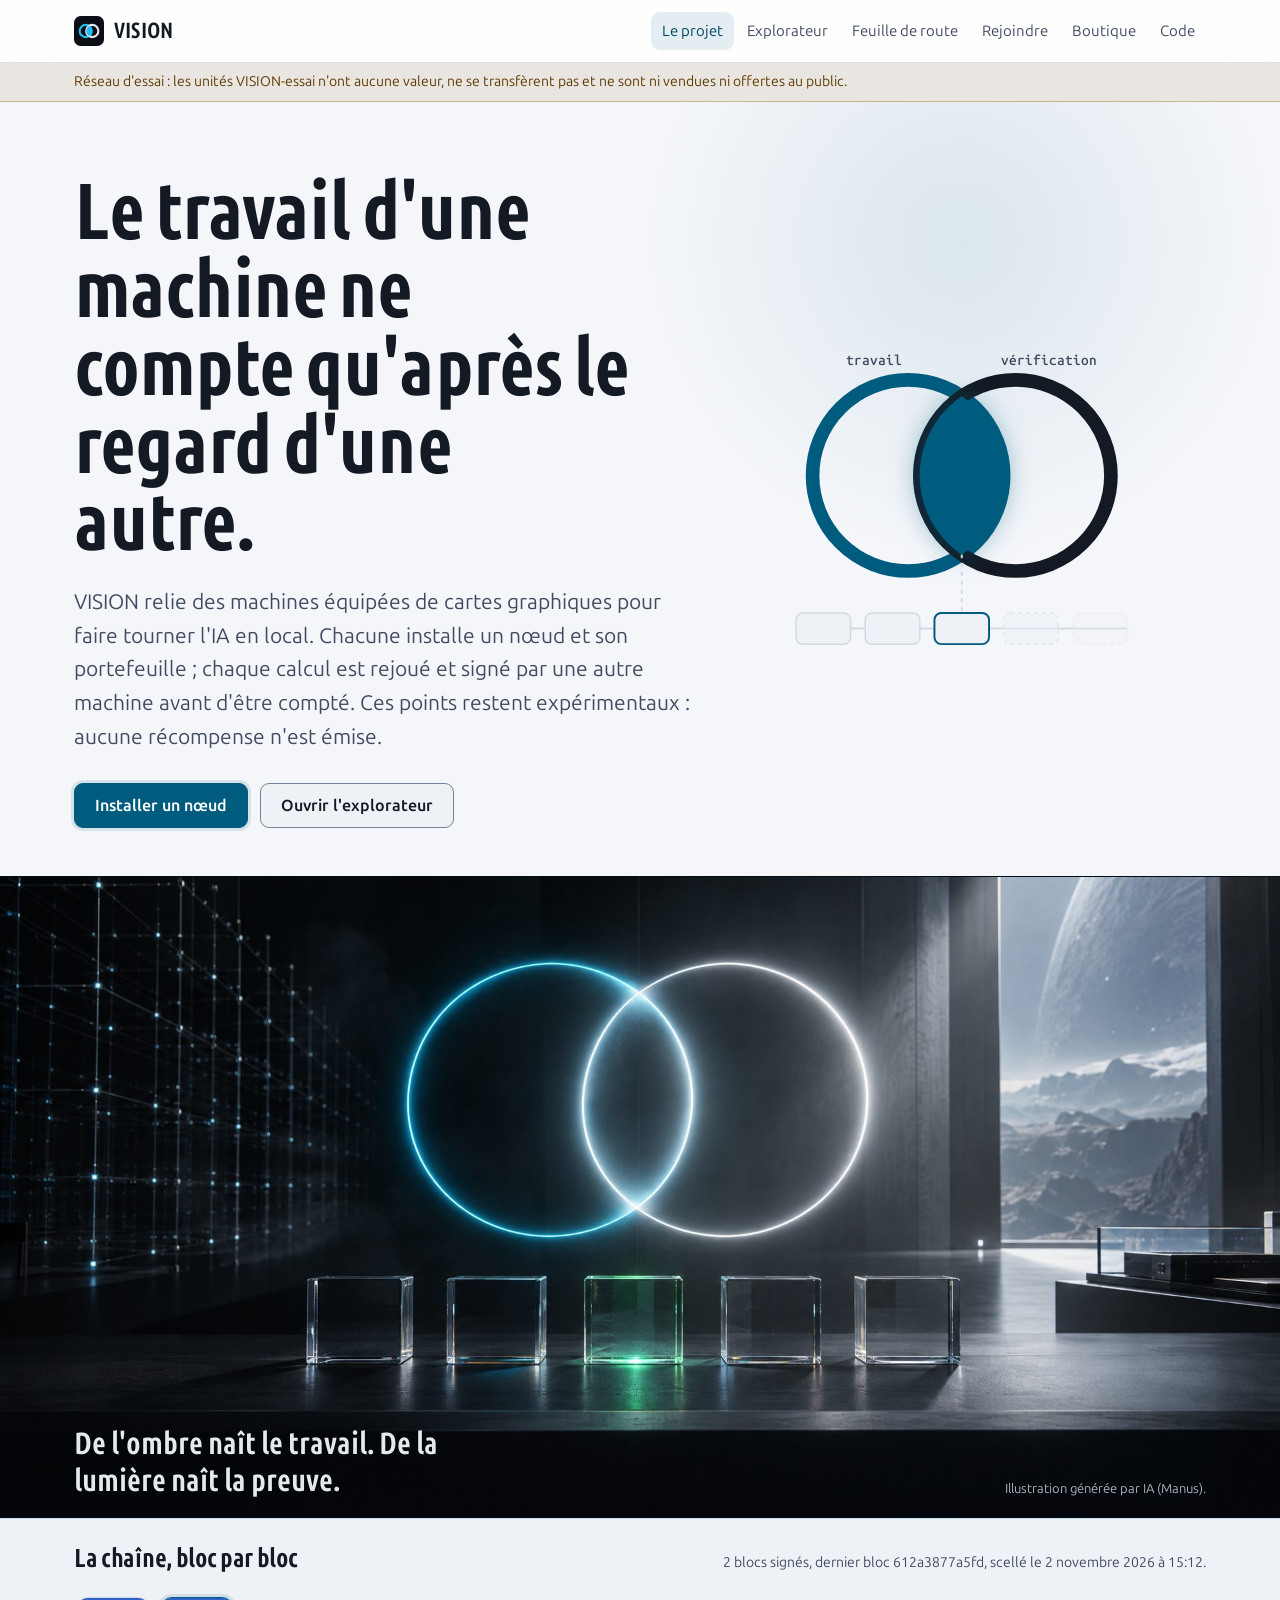
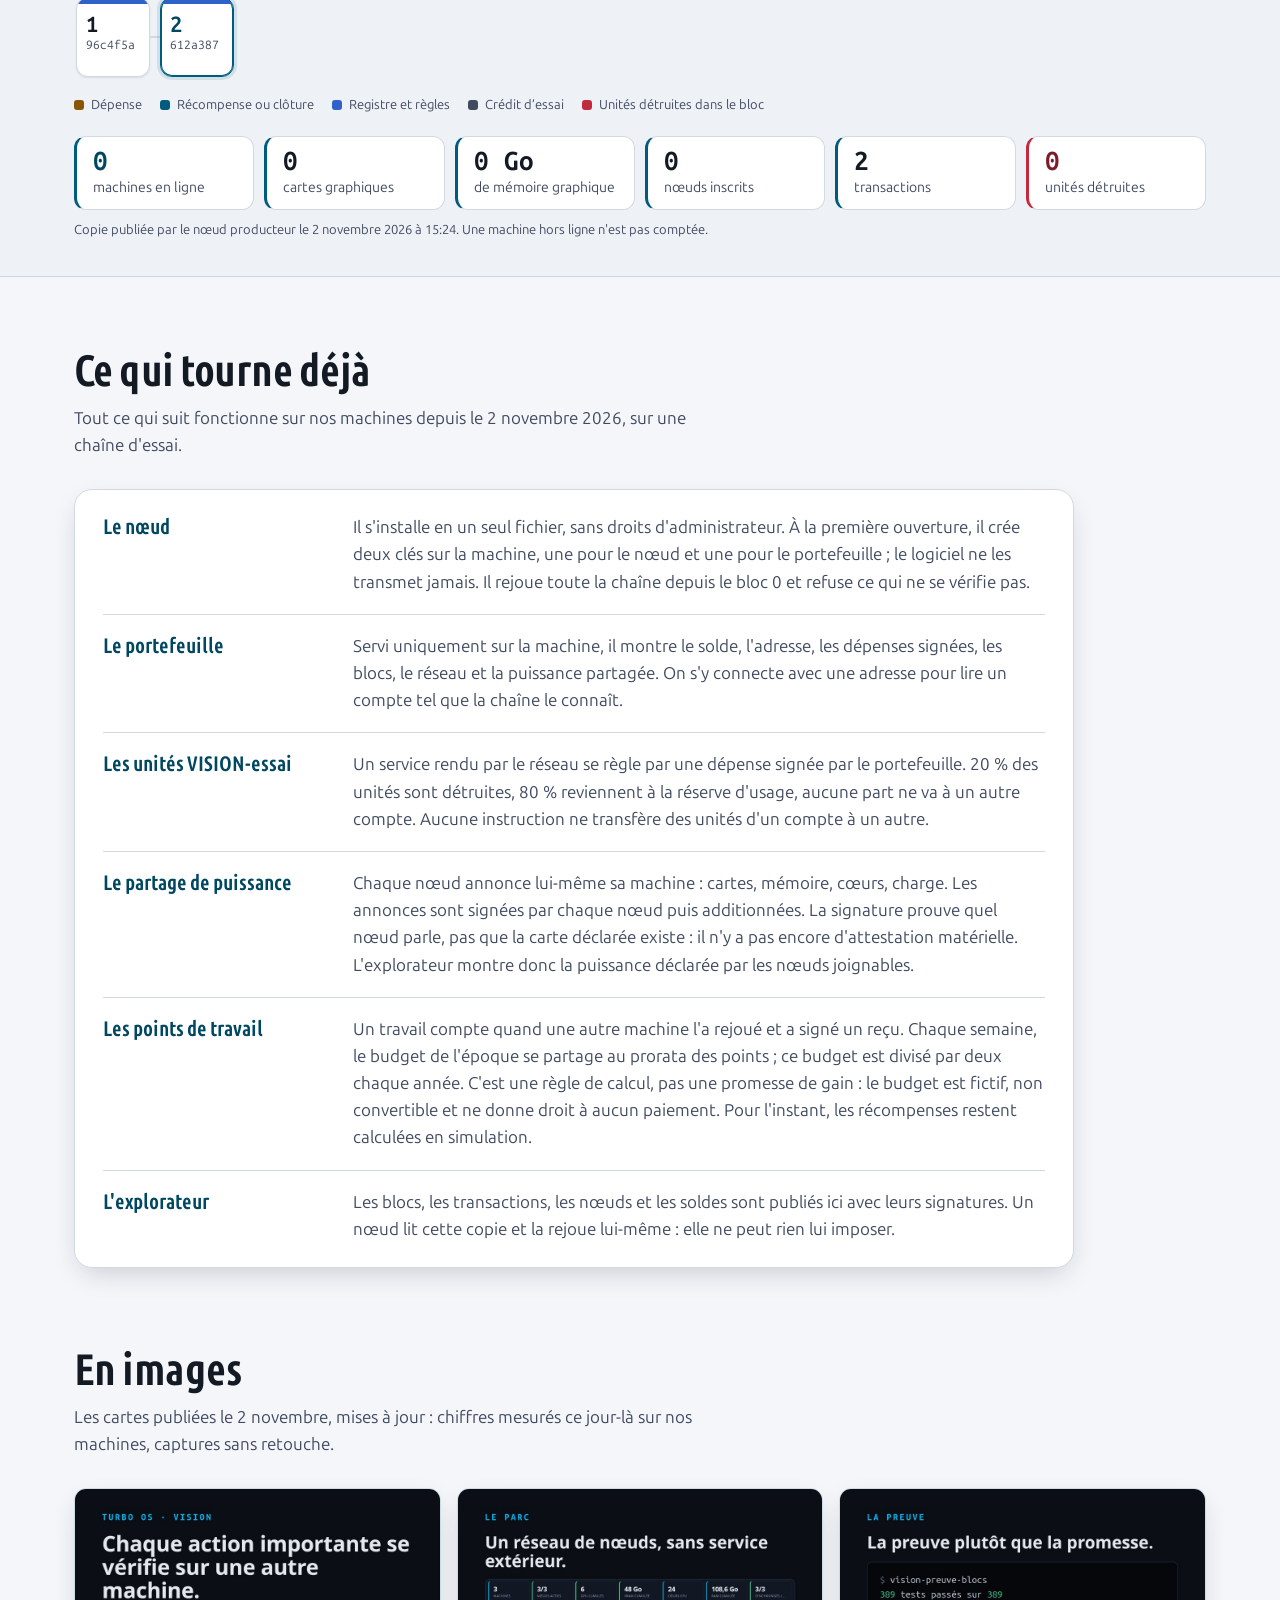
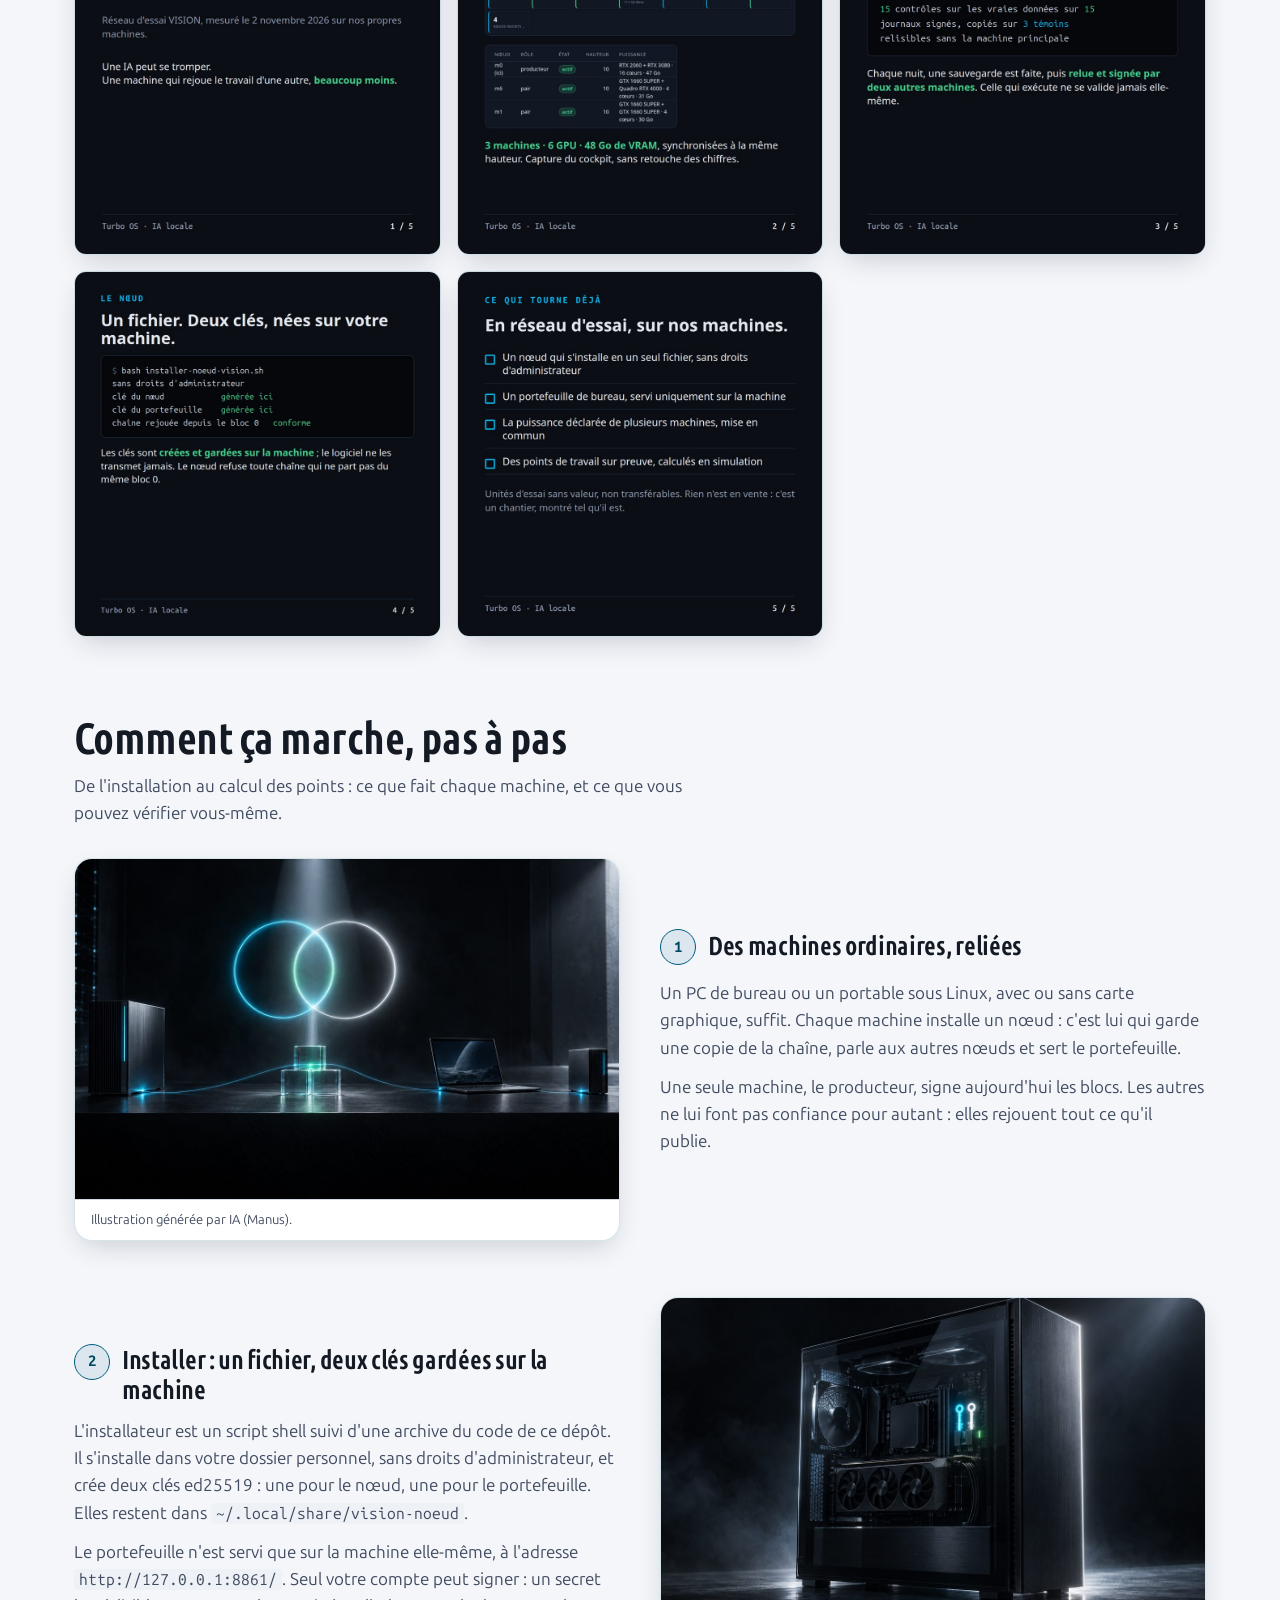
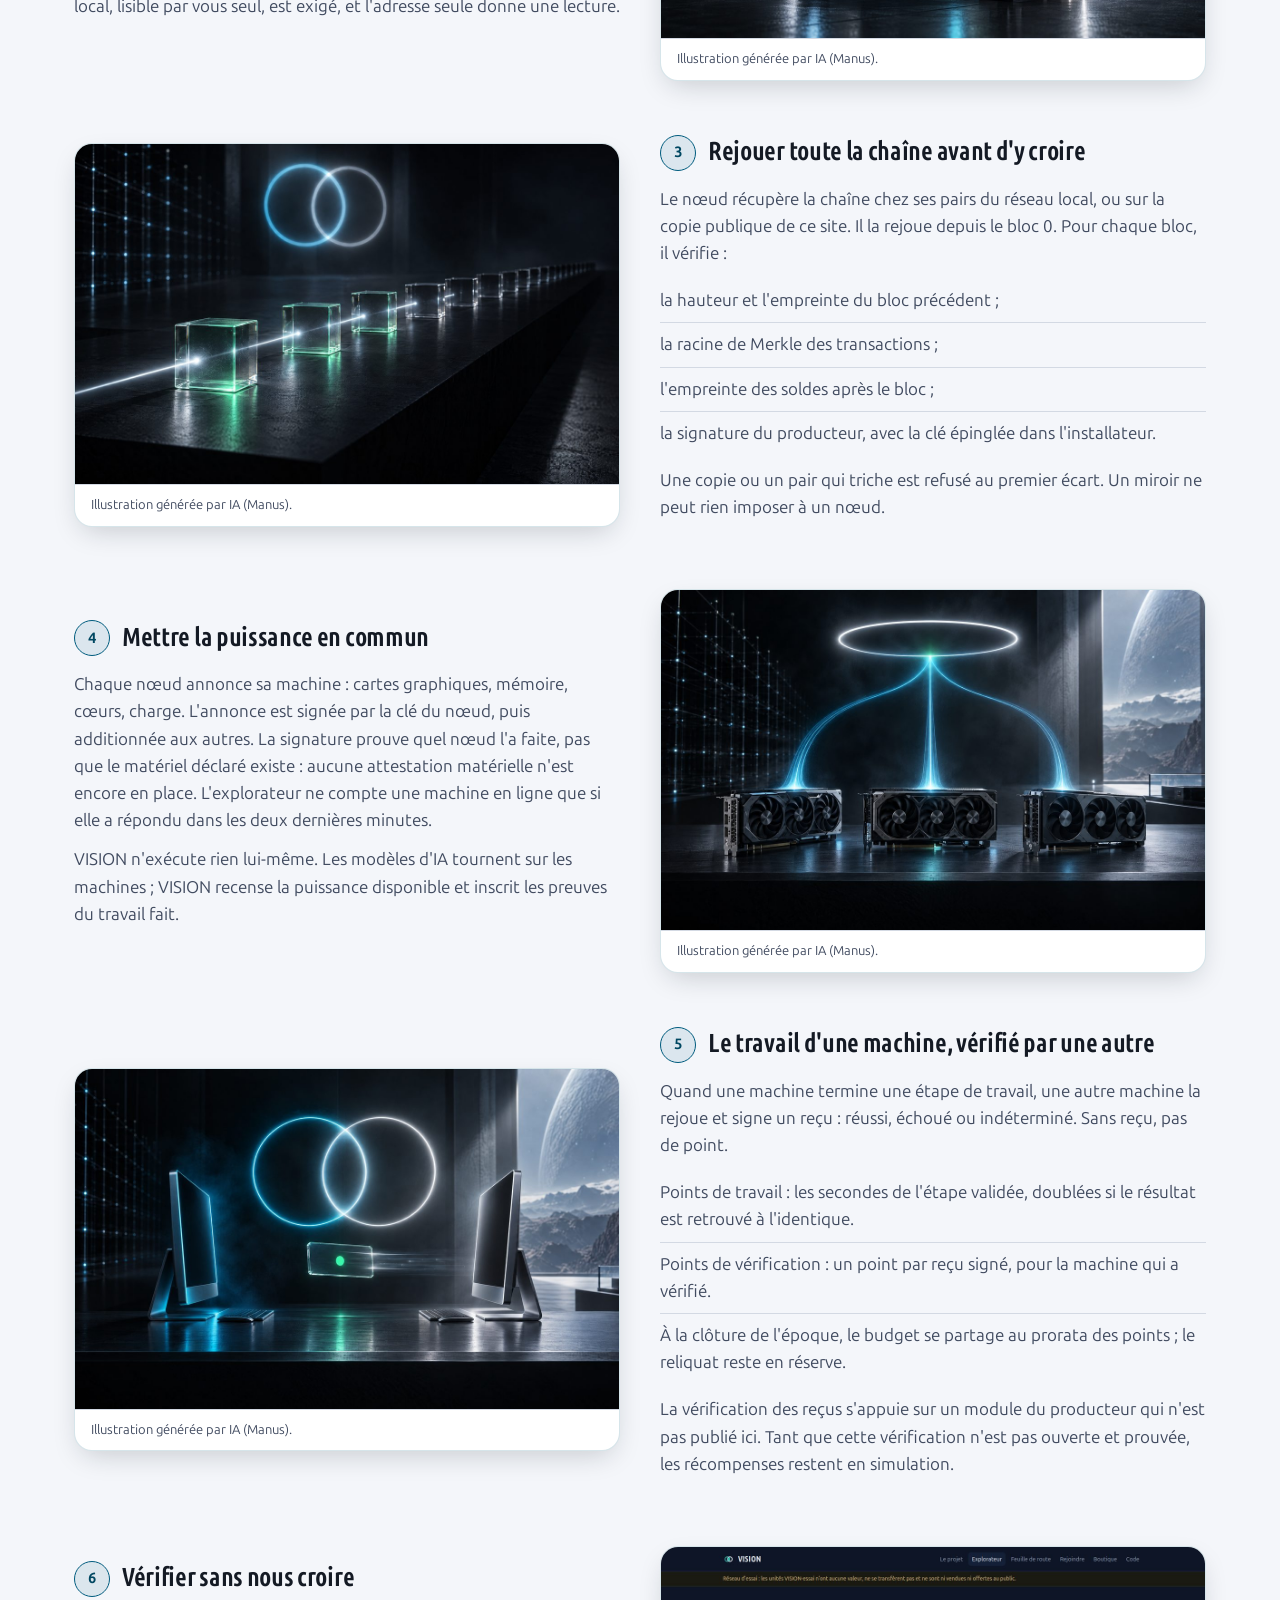
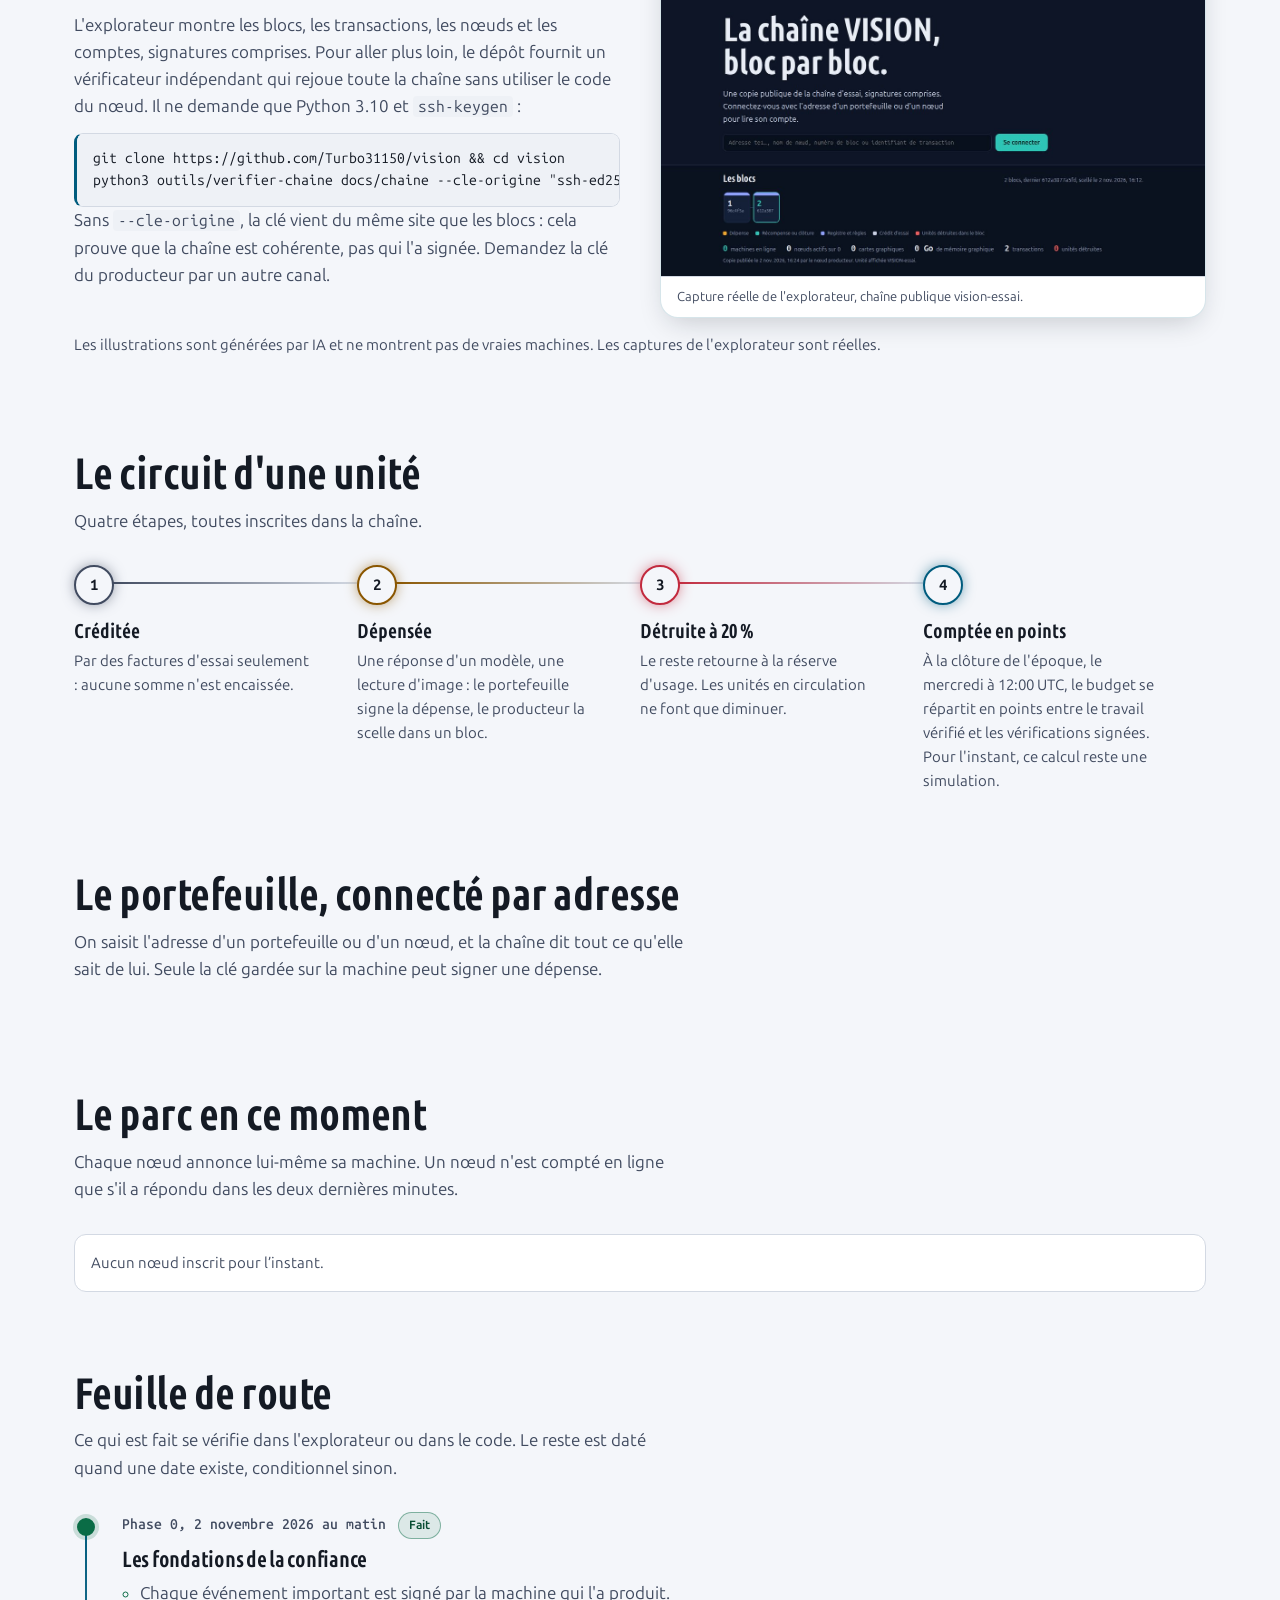
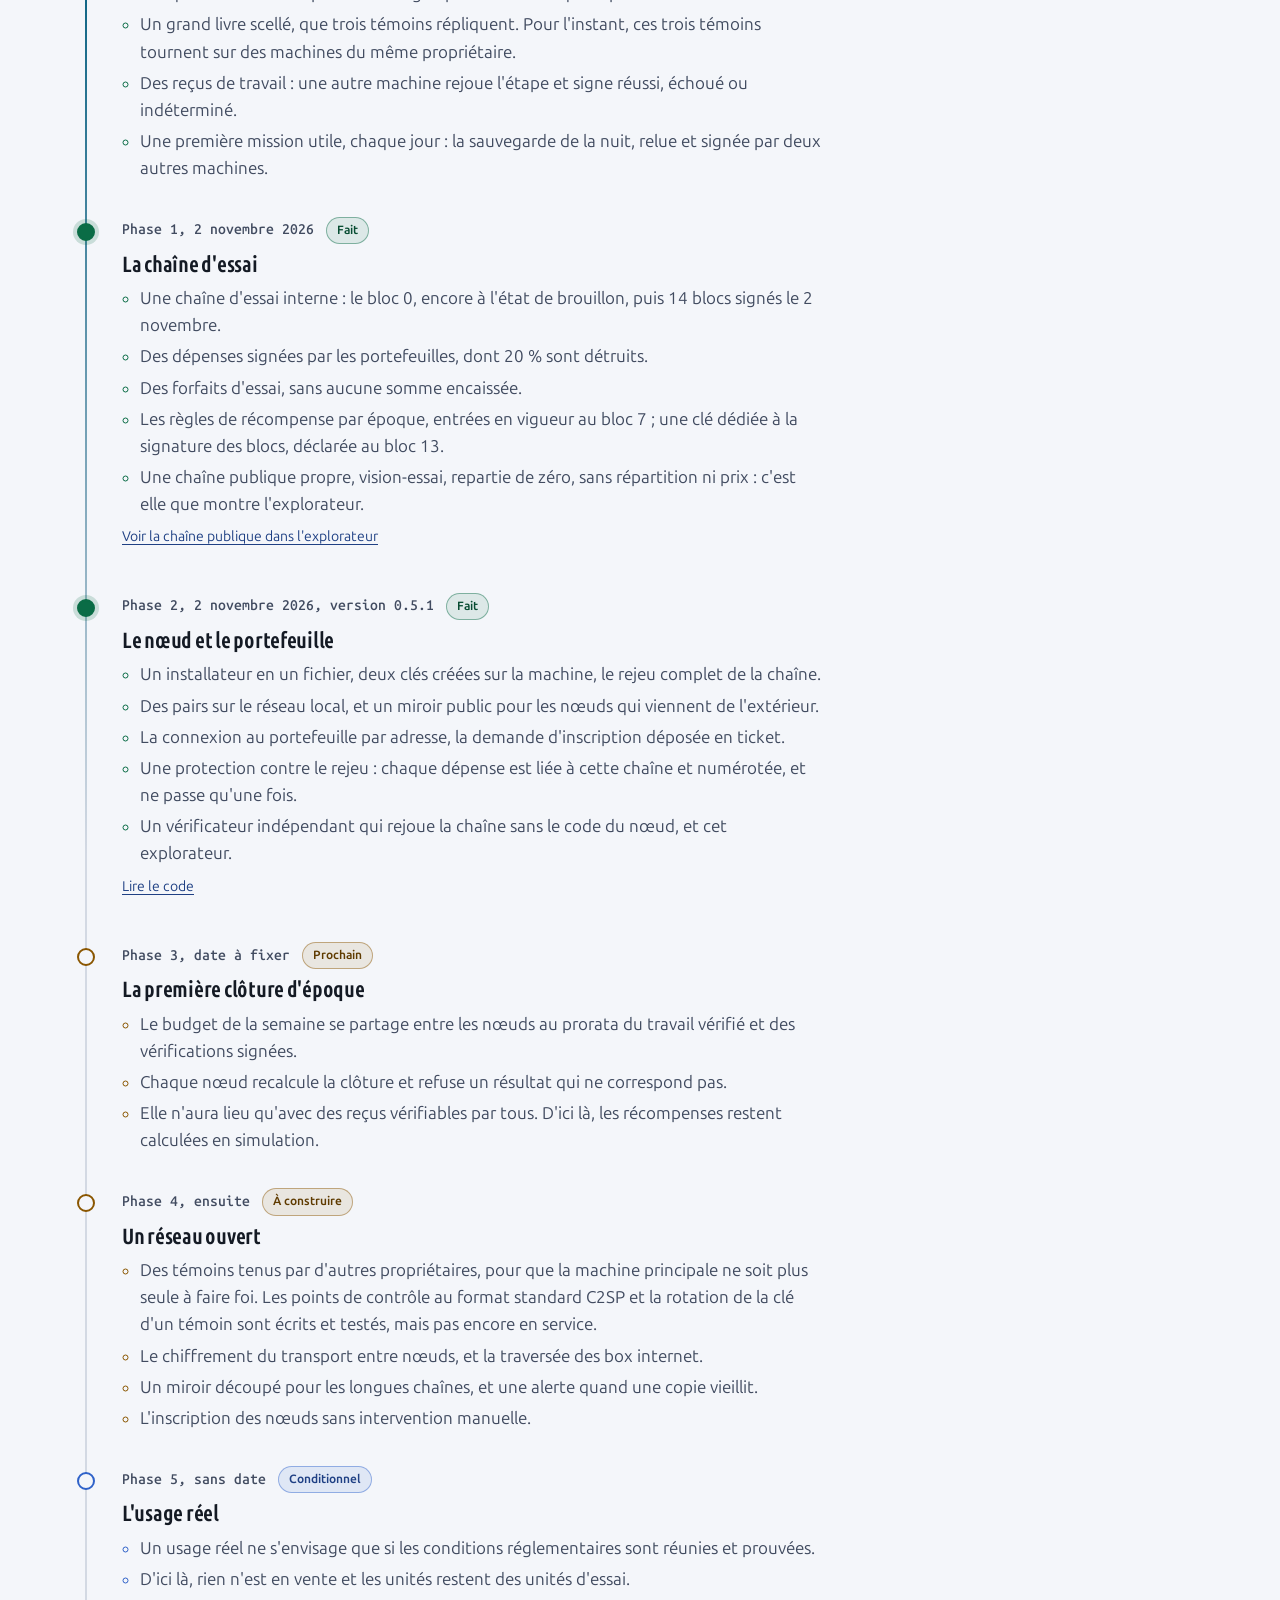
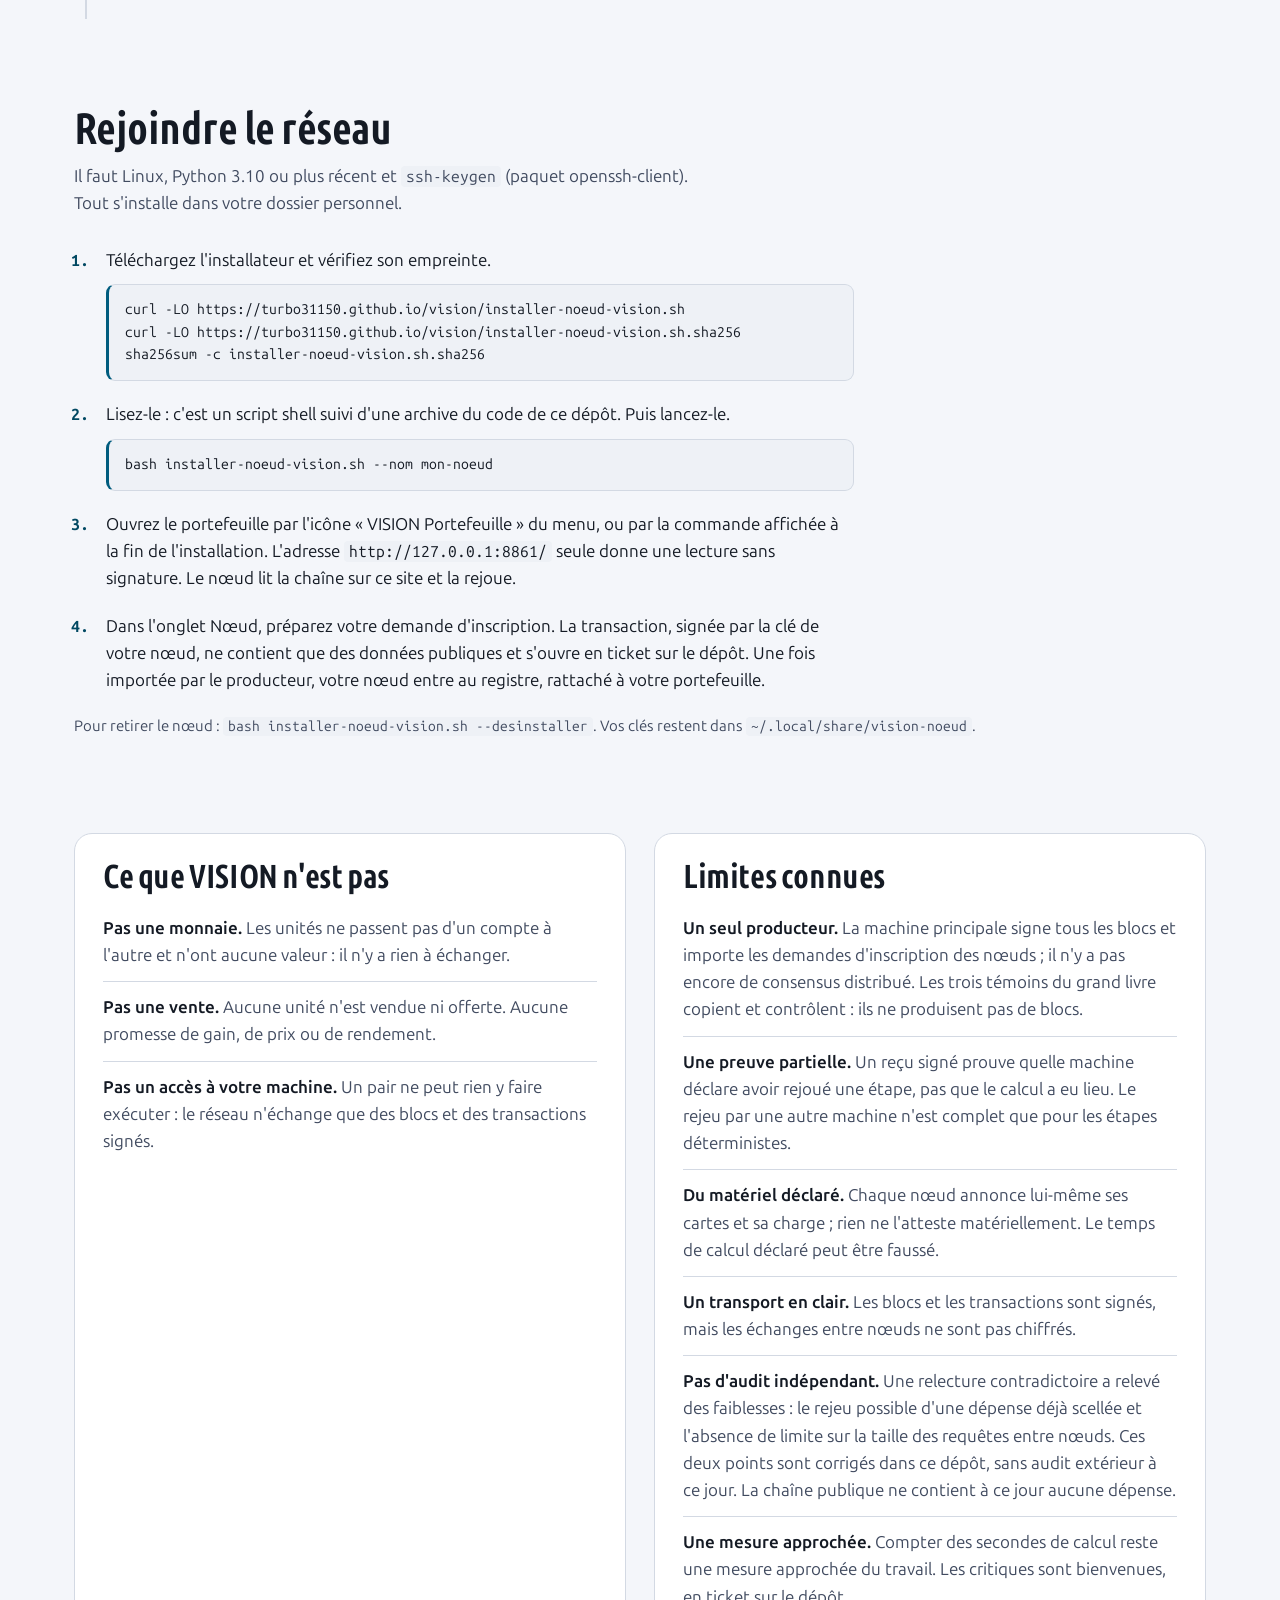
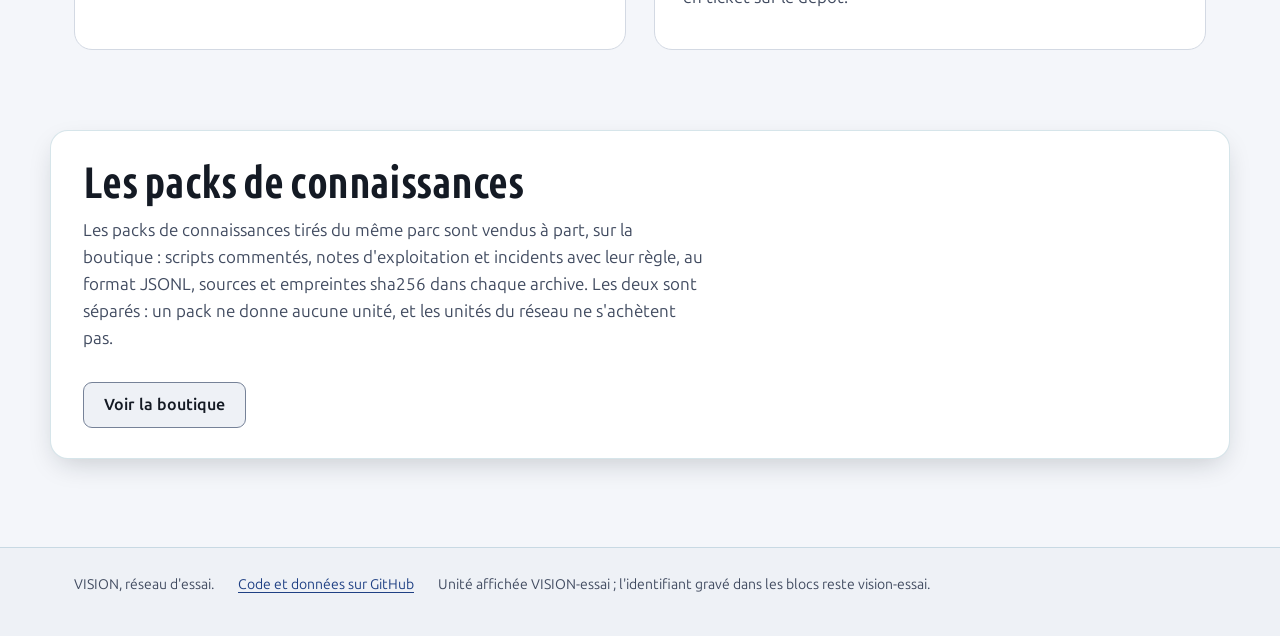
==== commit 24ea0ae5: "Visuels « Ombre et Lumière » : de l'ombre naît le travail, de la lumière naît la preuve - Série cohé" ====
--- a/docs/index.html
+++ b/docs/index.html
@@ -6,6 +6,12 @@
 <title>VISION · le travail d'une machine, vérifié par une autre</title>
 <meta name="description" content="VISION, réseau d'essai : un nœud qui s'installe en un fichier, un portefeuille de bureau, la puissance de plusieurs machines mise en commun et des points de travail calculés sur preuve, en simulation. Unités d'essai sans valeur, rien en vente.">
 <link rel="icon" href="icone.svg">
+<meta property="og:title" content="VISION · le travail d'une machine, vérifié par une autre">
+<meta property="og:description" content="Réseau d'essai open source : de l'ombre naît le travail, de la lumière naît la preuve. Unités sans valeur, rien en vente.">
+<meta property="og:image" content="https://turbo31150.github.io/vision/images/partage.jpg">
+<meta property="og:image:width" content="1200">
+<meta property="og:image:height" content="630">
+<meta name="twitter:card" content="summary_large_image">
 <link rel="preload" href="polices/UbuntuSans-variable.ttf" as="font" type="font/ttf" crossorigin>
 <link rel="stylesheet" href="style.css">
 <script defer src="ruban.js"></script>
@@ -58,6 +64,11 @@
     </div>
   </section>
 
+  <figure class="cinema">
+    <img src="images/heros.jpg" alt="Dans l'ombre, un treillis discret organise ; dans la lumière, deux anneaux, cyan et blanc, se croisent au-dessus d'une rangée de blocs de verre dont l'un s'allume." width="1920" height="960" fetchpriority="high">
+    <figcaption><span class="devise">De l'ombre naît le travail. De la lumière naît la preuve.</span><span class="credit">Illustration générée par IA (Manus).</span></figcaption>
+  </figure>
+
   <section class="ruban-zone" aria-labelledby="titre-ruban">
     <div class="cadre">
       <div class="ruban-tete">
@@ -112,7 +123,7 @@
       <p class="chapeau">De l'installation au calcul des points : ce que fait chaque machine, et ce que vous pouvez vérifier vous-même.</p>
       <ol class="pas">
         <li>
-          <figure class="capture"><img src="images/reseau.jpg" alt="Plusieurs ordinateurs reliés par des lignes lumineuses autour d'une pile de blocs translucides." width="1024" height="768" loading="lazy"><figcaption>Illustration générée par IA (Mistral).</figcaption></figure>
+          <figure class="capture"><img src="images/reseau.jpg" alt="Une tour, un portable et un petit boîtier, reliés par de fins fils de lumière cyan à une pile de blocs de verre éclairée d'en haut." width="1200" height="750" loading="lazy"><figcaption>Illustration générée par IA (Manus).</figcaption></figure>
           <div class="pas-texte">
             <h3>Des machines ordinaires, reliées</h3>
             <p>Un PC de bureau ou un portable sous Linux, avec ou sans carte graphique, suffit. Chaque machine installe un nœud : c'est lui qui garde une copie de la chaîne, parle aux autres nœuds et sert le portefeuille.</p>
@@ -120,7 +131,7 @@
           </div>
         </li>
         <li>
-          <figure class="capture" id="fig-cles"><img src="images/noeud-cles.jpg" alt="Un ordinateur de bureau qui garde deux petites clés lumineuses à l'intérieur, entouré de blocs translucides." width="1200" height="750" loading="lazy"><figcaption>Illustration générée par IA (Manus).</figcaption></figure>
+          <figure class="capture" id="fig-cles"><img src="images/noeud-cles.jpg" alt="Une tour de PC à paroi de verre ; à l'intérieur, près de la carte graphique, deux petites clés de lumière, une cyan et une blanche." width="1200" height="750" loading="lazy"><figcaption>Illustration générée par IA (Manus).</figcaption></figure>
           <div class="pas-texte">
             <h3>Installer : un fichier, deux clés gardées sur la machine</h3>
             <p>L'installateur est un script shell suivi d'une archive du code de ce dépôt. Il s'installe dans votre dossier personnel, sans droits d'administrateur, et crée deux clés ed25519 : une pour le nœud, une pour le portefeuille. Elles restent dans <code>~/.local/share/vision-noeud</code>.</p>
@@ -128,7 +139,7 @@
           </div>
         </li>
         <li>
-          <figure class="capture"><img src="images/explorateur.jpg" alt="Capture de l'explorateur VISION : deux blocs, la légende des types de transaction et les chiffres du réseau." width="1200" height="725" loading="lazy"><figcaption>Capture réelle de l'explorateur, chaîne publique vision-essai.</figcaption></figure>
+          <figure class="capture"><img src="images/rejouer.jpg" alt="Une longue file de blocs de verre ; un fin faisceau blanc les relit un à un, les premiers portent un liseré vert." width="1200" height="750" loading="lazy"><figcaption>Illustration générée par IA (Manus).</figcaption></figure>
           <div class="pas-texte">
             <h3>Rejouer toute la chaîne avant d'y croire</h3>
             <p>Le nœud récupère la chaîne chez ses pairs du réseau local, ou sur la copie publique de ce site. Il la rejoue depuis le bloc 0. Pour chaque bloc, il vérifie :</p>
@@ -142,7 +153,7 @@
           </div>
         </li>
         <li>
-          <figure class="capture" id="fig-puissance"><img src="images/puissance.jpg" alt="Les cartes graphiques de trois ordinateurs réunissent leur puissance en un seul flux lumineux vers un cœur d'IA locale." width="1024" height="768" loading="lazy"><figcaption>Illustration générée par IA (Mistral).</figcaption></figure>
+          <figure class="capture" id="fig-puissance"><img src="images/puissance.jpg" alt="Trois cartes graphiques côte à côte ; de chacune monte un filet de lumière cyan, et les trois se rejoignent en un seul halo." width="1200" height="750" loading="lazy"><figcaption>Illustration générée par IA (Manus).</figcaption></figure>
           <div class="pas-texte">
             <h3>Mettre la puissance en commun</h3>
             <p>Chaque nœud annonce sa machine : cartes graphiques, mémoire, cœurs, charge. L'annonce est signée par la clé du nœud, puis additionnée aux autres. La signature prouve quel nœud l'a faite, pas que le matériel déclaré existe : aucune attestation matérielle n'est encore en place. L'explorateur ne compte une machine en ligne que si elle a répondu dans les deux dernières minutes.</p>
@@ -150,7 +161,7 @@
           </div>
         </li>
         <li>
-          <figure class="capture" id="fig-verification"><img src="images/verification.jpg" alt="Deux ordinateurs face à face ; un reçu scellé passe de l'un à l'autre." width="1200" height="750" loading="lazy"><figcaption>Illustration générée par IA (Manus).</figcaption></figure>
+          <figure class="capture" id="fig-verification"><img src="images/verification.jpg" alt="Deux postes face à face, l'un dans l'ombre cyan, l'autre dans la lumière blanche ; entre eux, une carte de verre scellée de vert, sous deux anneaux qui se croisent." width="1200" height="750" loading="lazy"><figcaption>Illustration générée par IA (Manus).</figcaption></figure>
           <div class="pas-texte">
             <h3>Le travail d'une machine, vérifié par une autre</h3>
             <p>Quand une machine termine une étape de travail, une autre machine la rejoue et signe un reçu : réussi, échoué ou indéterminé. Sans reçu, pas de point.</p>
@@ -163,7 +174,8 @@
           </div>
         </li>
         <li>
-          <div class="pas-texte pas-large">
+          <figure class="capture"><img src="images/explorateur.jpg" alt="Capture de l'explorateur VISION : deux blocs, la légende des types de transaction et les chiffres du réseau." width="1200" height="725" loading="lazy"><figcaption>Capture réelle de l'explorateur, chaîne publique vision-essai.</figcaption></figure>
+          <div class="pas-texte">
             <h3>Vérifier sans nous croire</h3>
             <p>L'explorateur montre les blocs, les transactions, les nœuds et les comptes, signatures comprises. Pour aller plus loin, le dépôt fournit un vérificateur indépendant qui rejoue toute la chaîne sans utiliser le code du nœud. Il ne demande que Python 3.10 et <code>ssh-keygen</code> :</p>
 <pre>git clone https://github.com/Turbo31150/vision && cd vision
@@ -306,6 +318,7 @@
         <h2>Limites connues</h2>
         <ul class="sobre">
           <li><b>Un seul producteur.</b> La machine principale signe tous les blocs et importe les demandes d'inscription des nœuds ; il n'y a pas encore de consensus distribué. Les trois témoins du grand livre copient et contrôlent : ils ne produisent pas de blocs.</li>
+          <li><b>Une preuve partielle.</b> Un reçu signé prouve quelle machine déclare avoir rejoué une étape, pas que le calcul a eu lieu. Le rejeu par une autre machine n'est complet que pour les étapes déterministes.</li>
           <li><b>Du matériel déclaré.</b> Chaque nœud annonce lui-même ses cartes et sa charge ; rien ne l'atteste matériellement. Le temps de calcul déclaré peut être faussé.</li>
           <li><b>Un transport en clair.</b> Les blocs et les transactions sont signés, mais les échanges entre nœuds ne sont pas chiffrés.</li>
           <li><b>Pas d'audit indépendant.</b> Une relecture contradictoire a relevé des faiblesses : le rejeu possible d'une dépense déjà scellée et l'absence de limite sur la taille des requêtes entre nœuds. Ces deux points sont corrigés dans ce dépôt, sans audit extérieur à ce jour. La chaîne publique ne contient à ce jour aucune dépense.</li>
--- a/docs/style.css
+++ b/docs/style.css
@@ -323,3 +323,11 @@
 ul.galerie a { display: block; border: 1px solid var(--t-bord); border-radius: var(--t-rayon-lg); overflow: hidden; box-shadow: var(--t-ombre-2); transition: transform var(--t-duree-2) var(--t-courbe), border-color var(--t-duree-1); }
 ul.galerie a:hover { transform: translateY(-3px); border-color: var(--t-accent); }
 ul.galerie img { display: block; width: 100%; height: auto; }
+
+/* ── Bandeau cinéma : l'ombre et la lumière ── */
+figure.cinema { margin: 0; position: relative; background: #000; border-block: 1px solid var(--t-bord); }
+figure.cinema img { display: block; width: 100%; height: auto; max-height: 78vh; object-fit: cover; }
+figure.cinema figcaption { position: absolute; left: 0; right: 0; bottom: 0; display: flex; justify-content: space-between; align-items: flex-end; gap: 16px; flex-wrap: wrap; padding: 48px max(24px, calc((100% - var(--large)) / 2 + 24px)) 18px; background: linear-gradient(transparent, rgba(4, 6, 10, .82)); }
+figure.cinema .devise { font: 700 clamp(20px, 2.4vw, 32px)/1.2 var(--sans); font-stretch: 75%; color: #e4e8ef; max-width: 32ch; }
+figure.cinema .credit { font-size: 13px; color: #abb4c4; }
+@media (max-width: 640px) { figure.cinema figcaption { position: static; background: var(--t-ruban-fond); padding: 14px 24px; } figure.cinema .devise { color: var(--t-texte); } figure.cinema .credit { color: var(--t-texte-2); } }
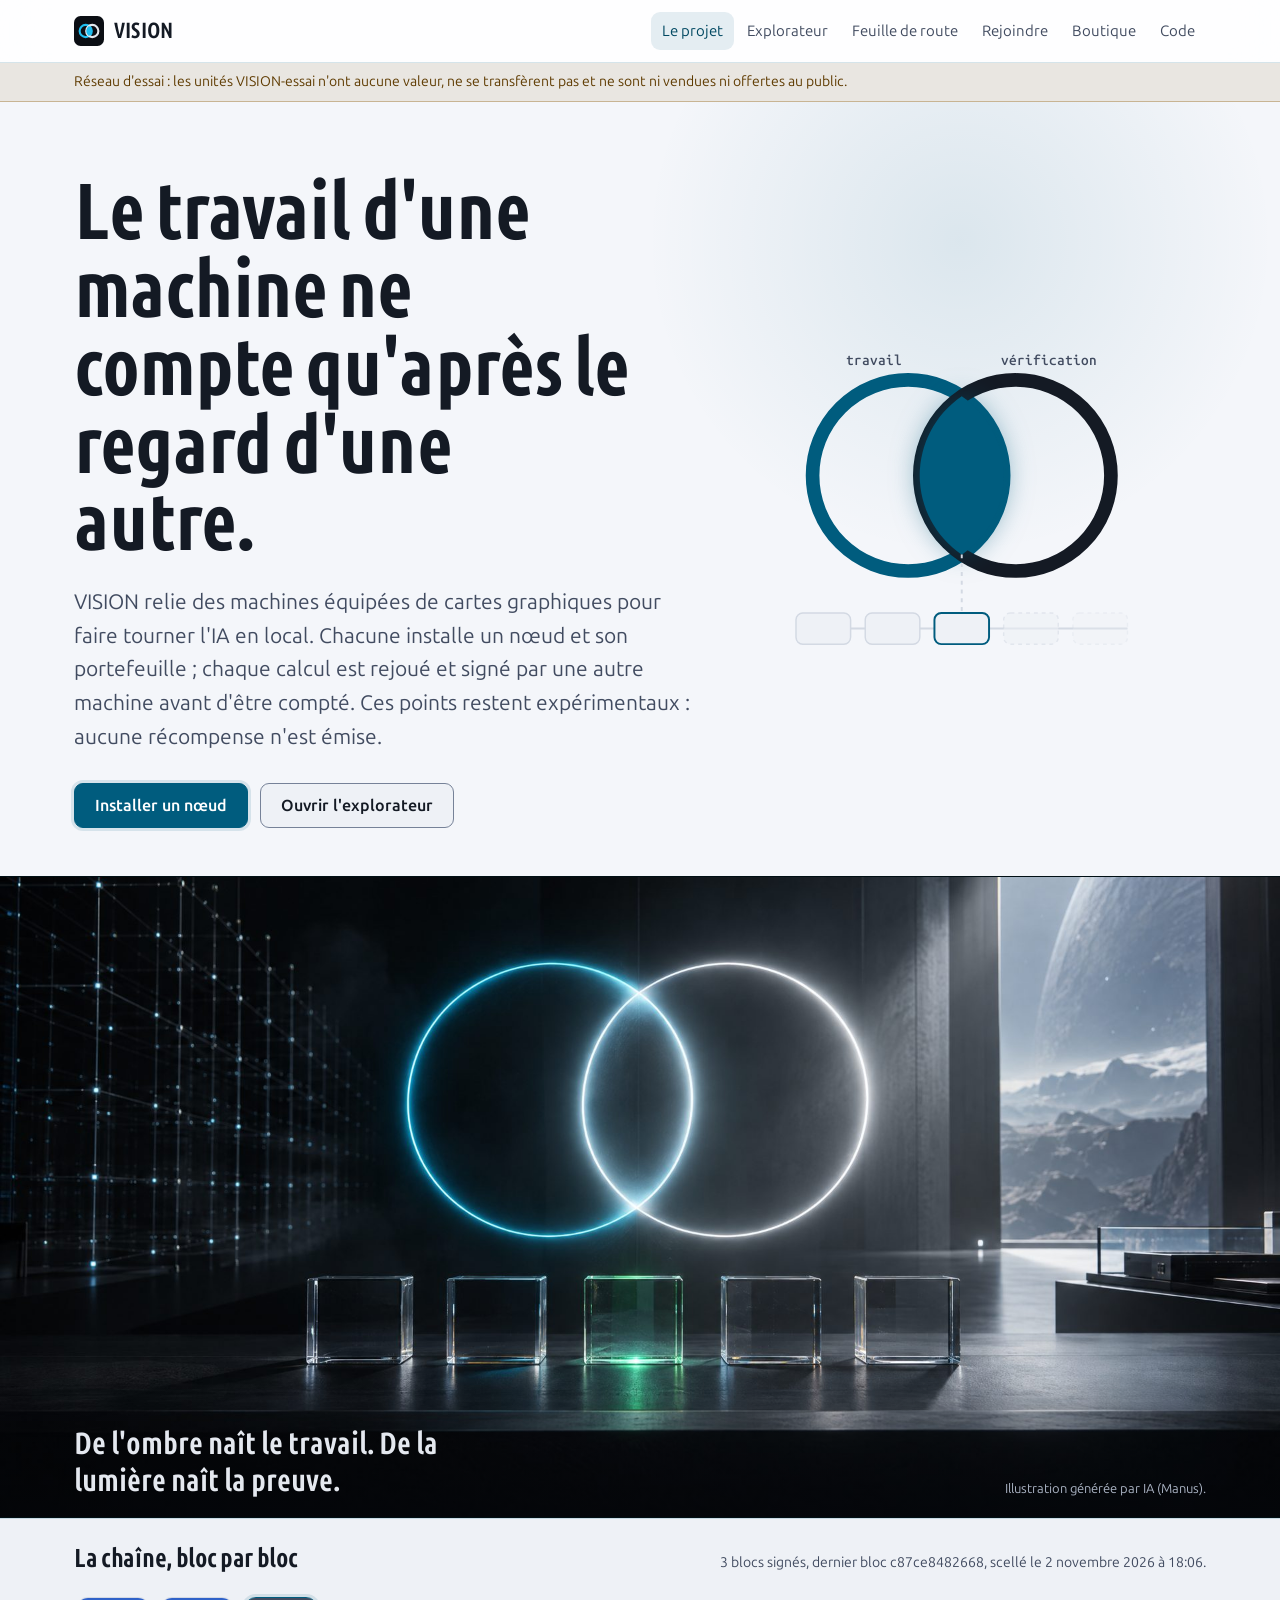
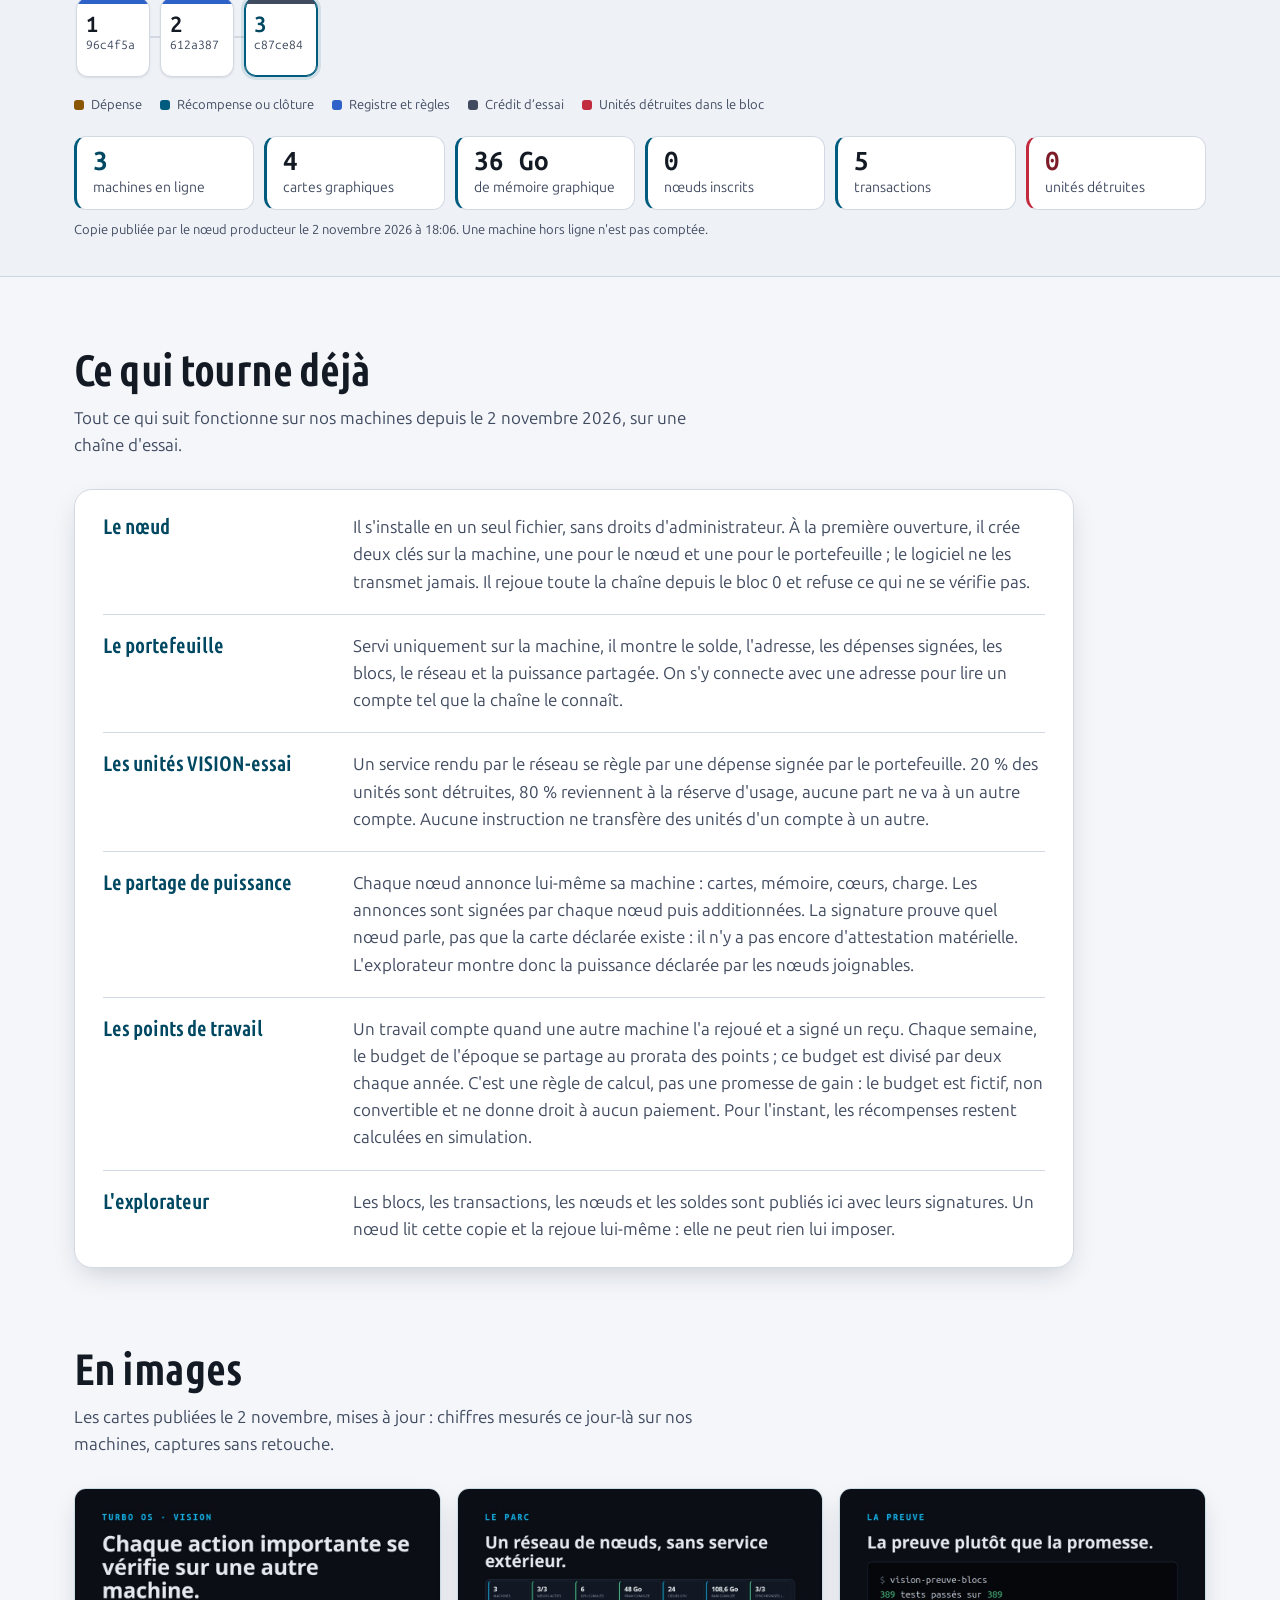
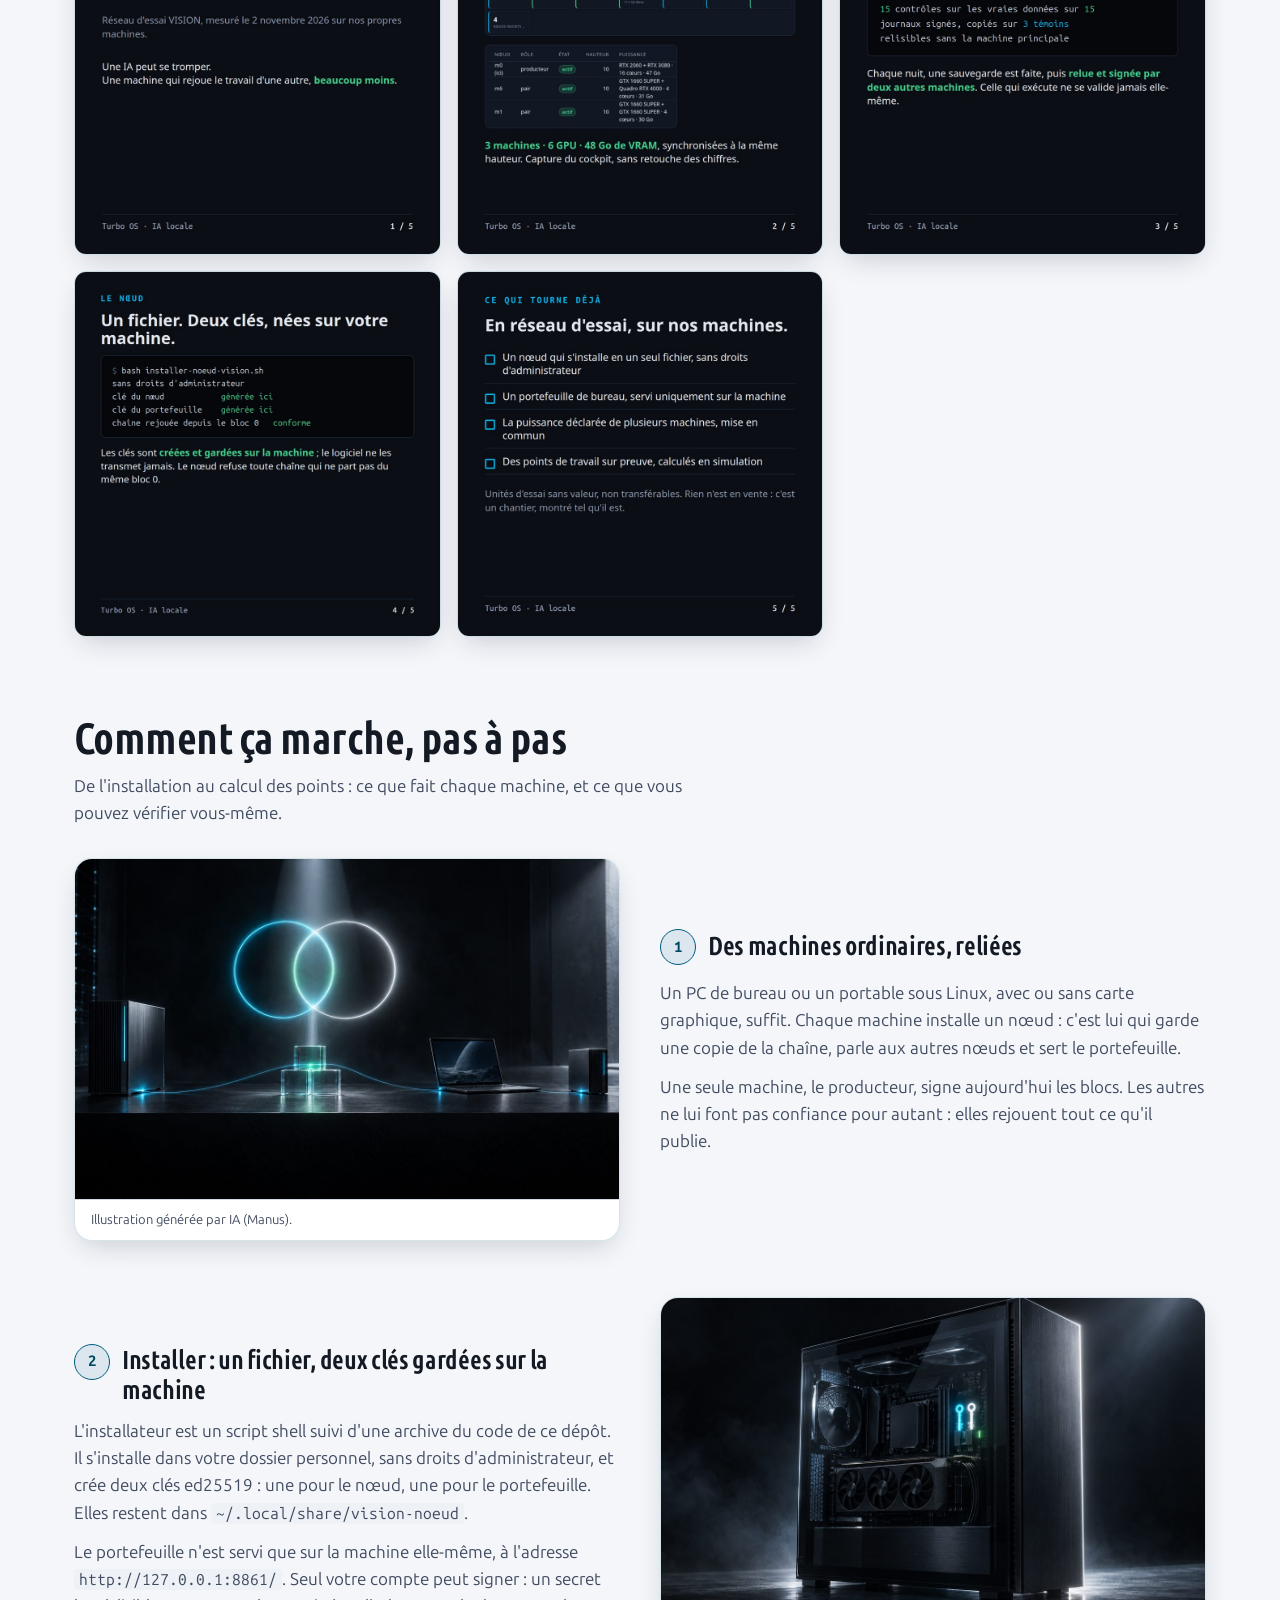
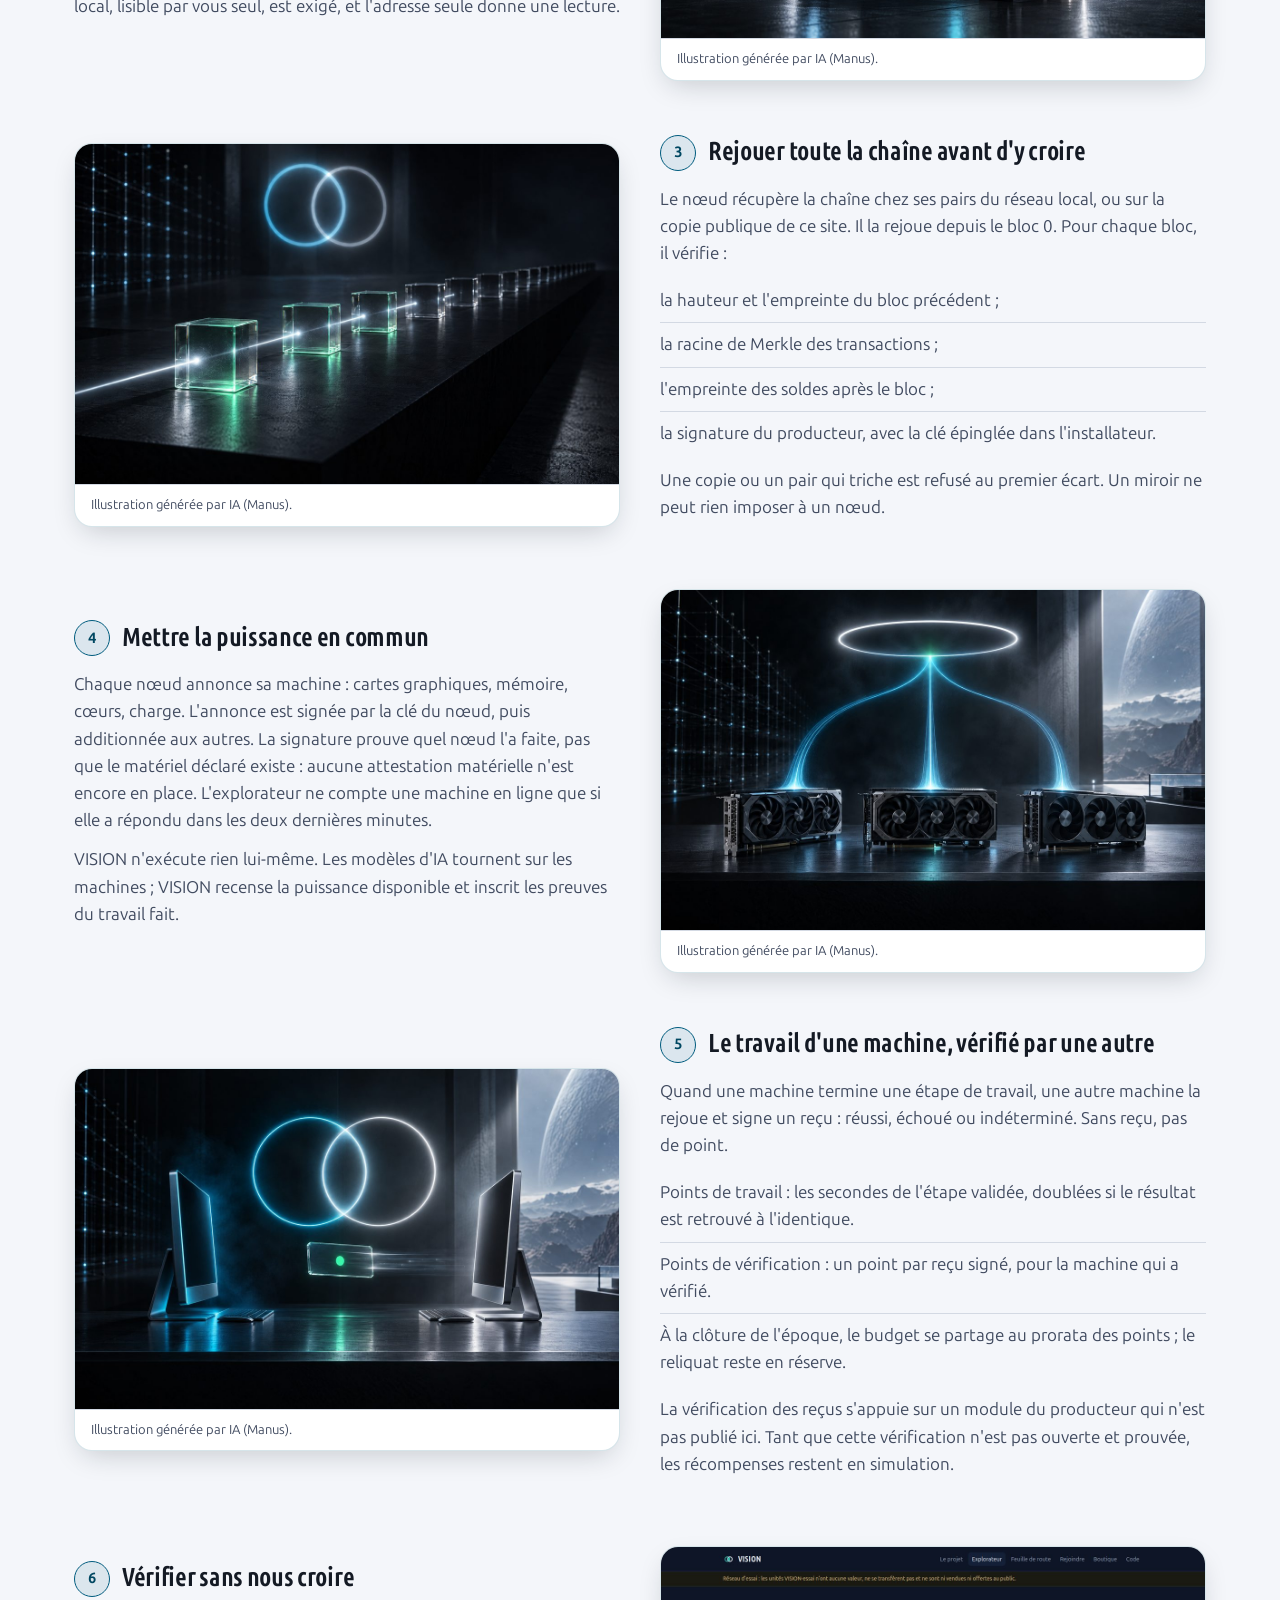
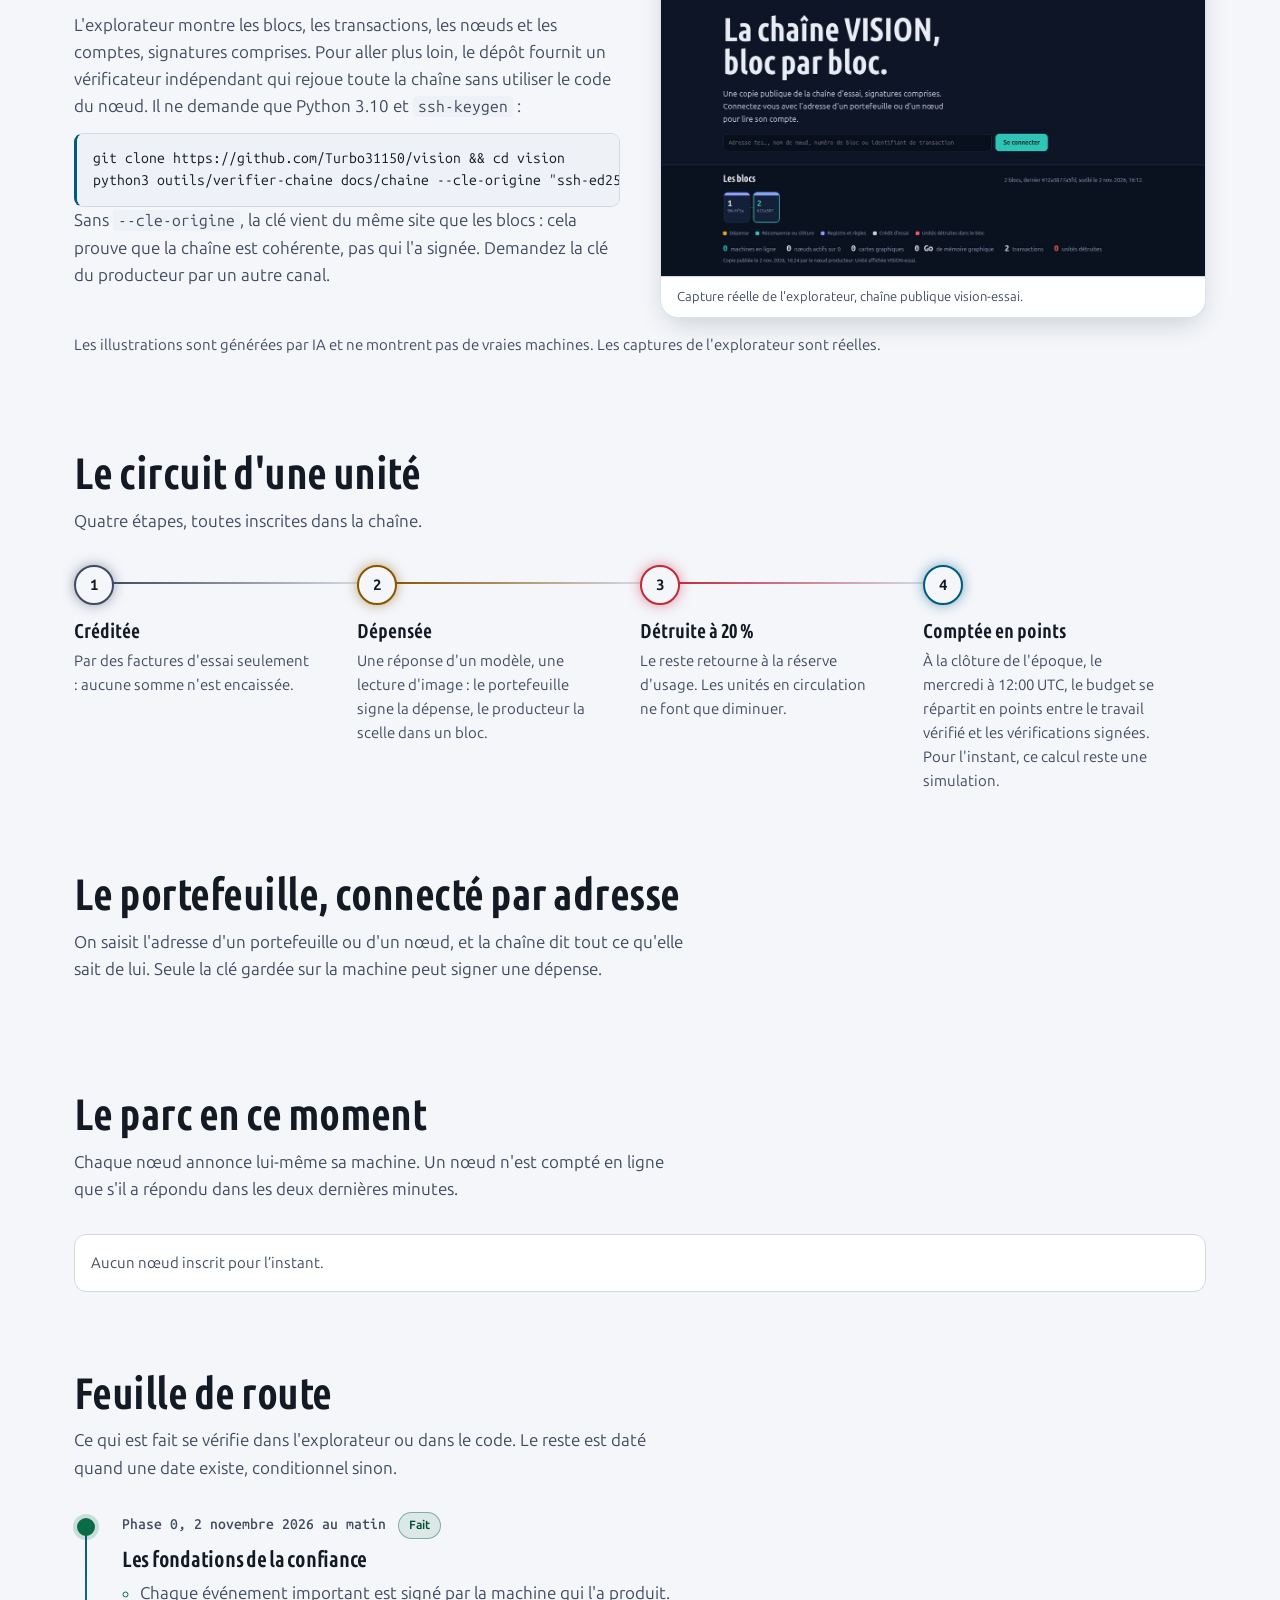
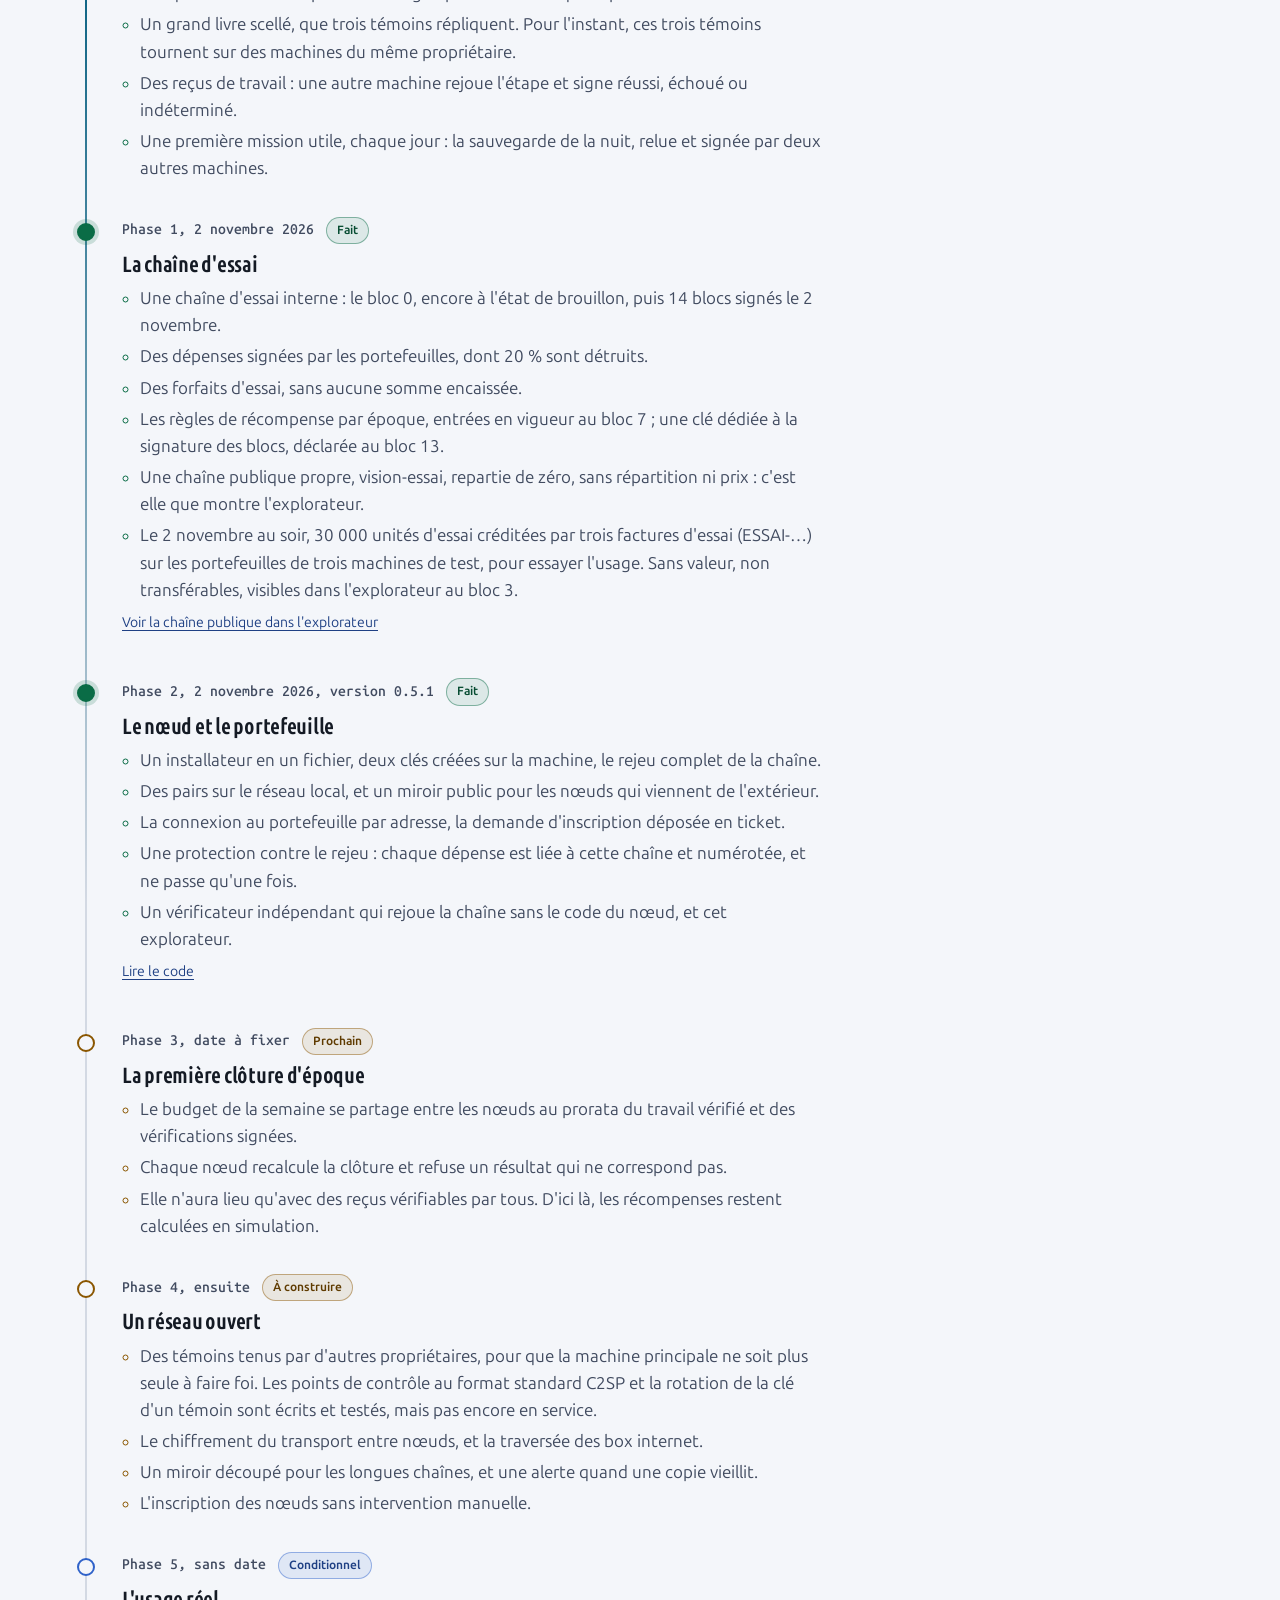
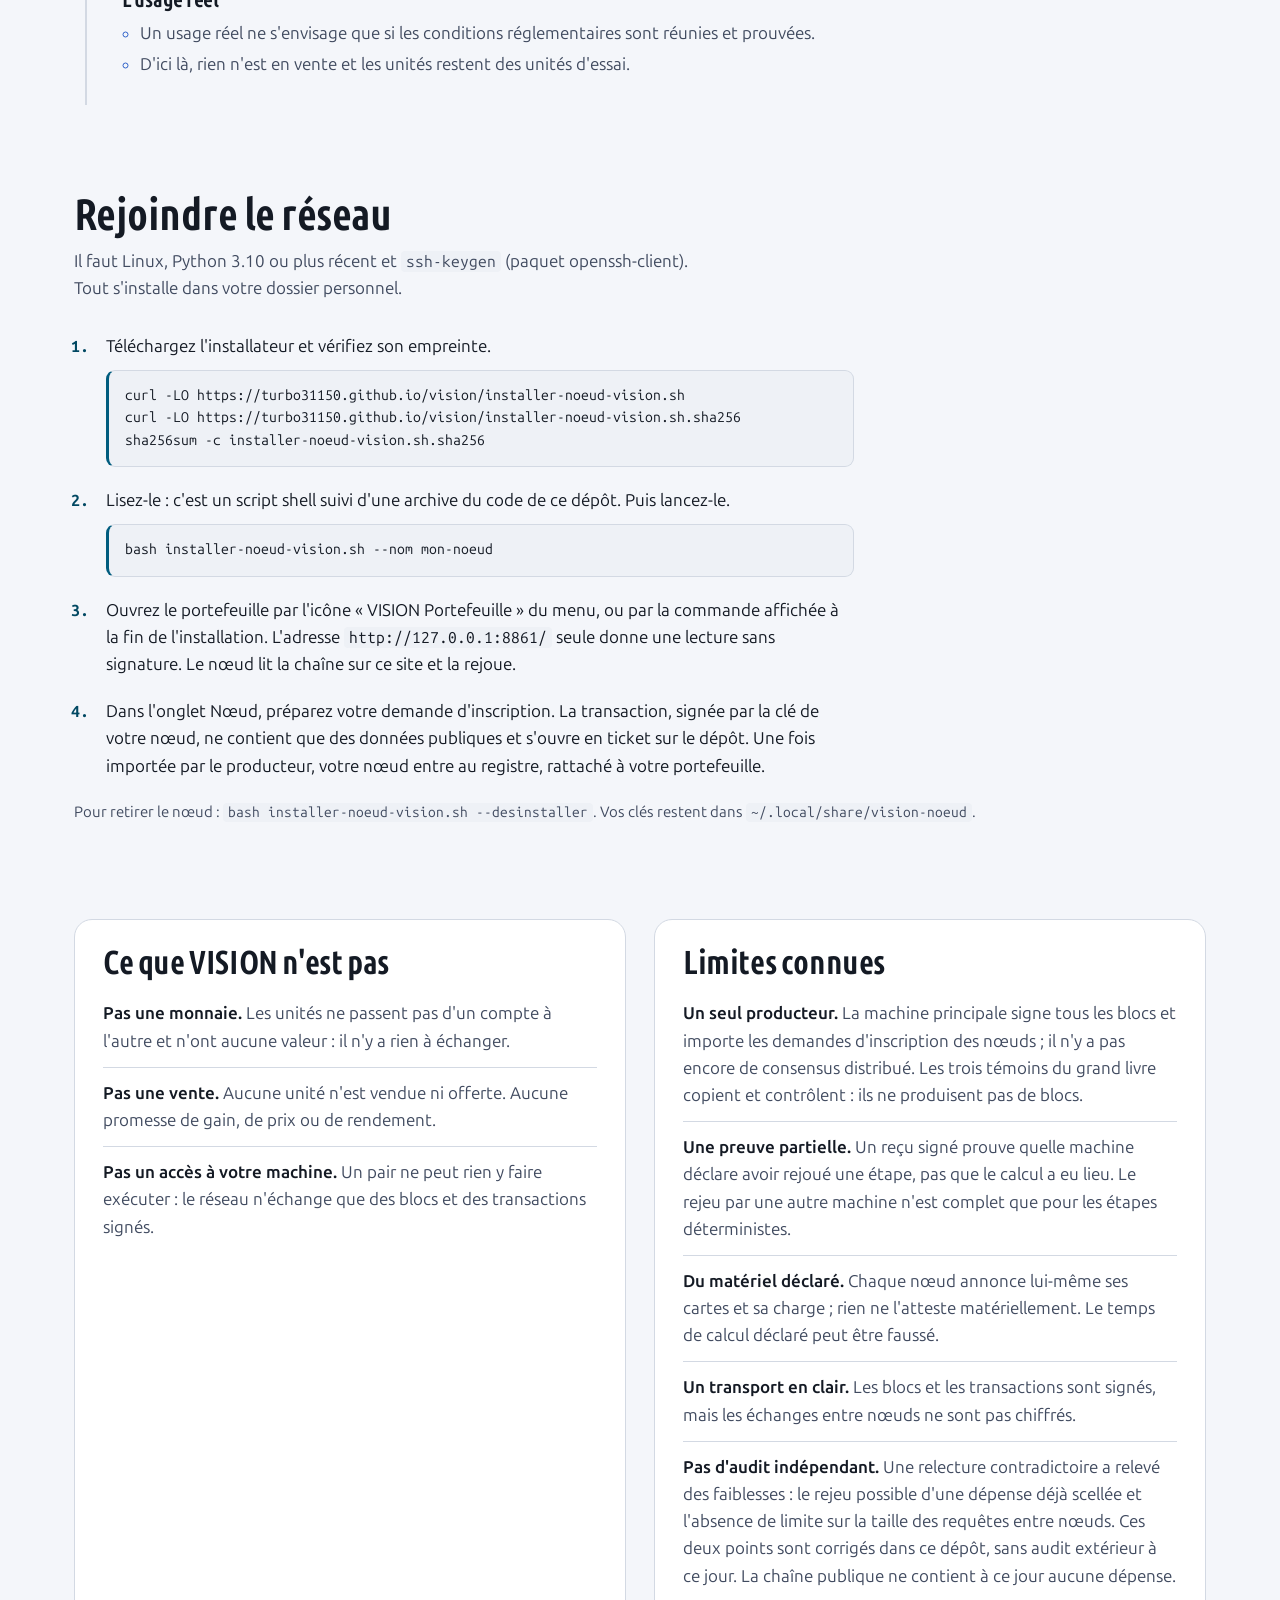
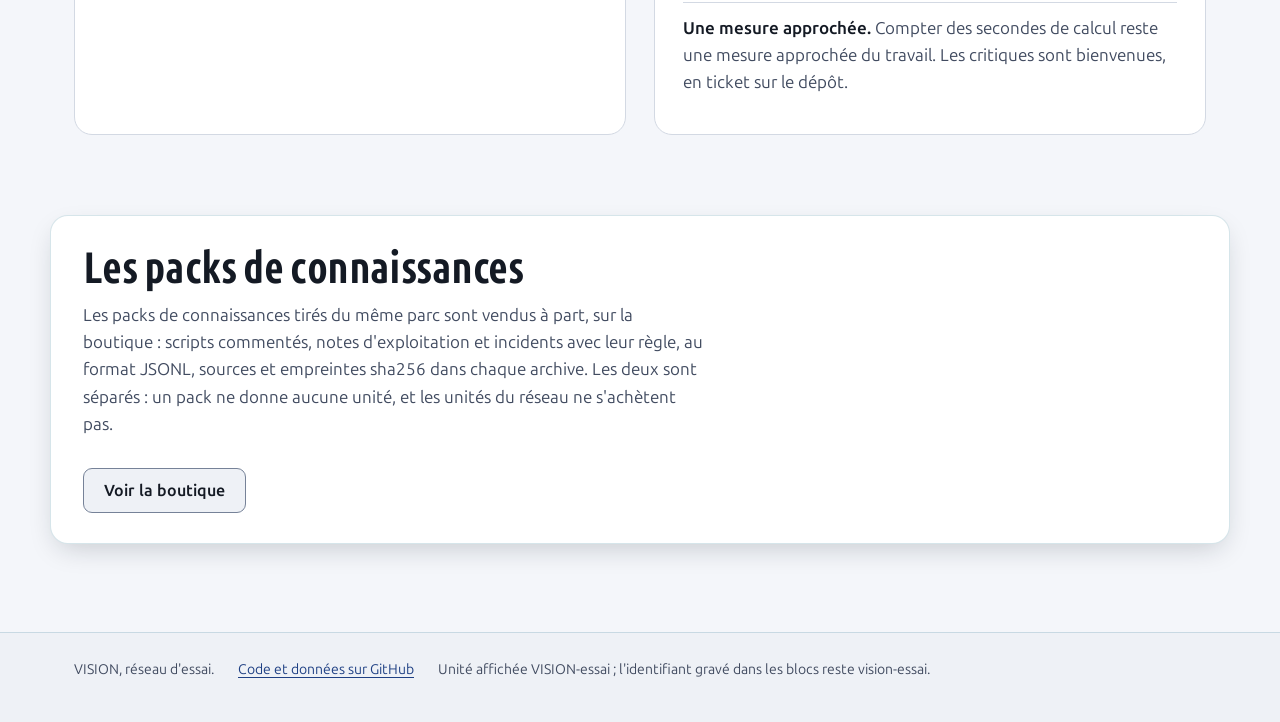
==== commit c23567fa: "Chaîne publique : bloc 3, trois crédits d'essai de 10 000 unités pour tester l'usage - Trois facture" ====
--- a/docs/index.html
+++ b/docs/index.html
@@ -240,6 +240,7 @@
             <li>Des forfaits d'essai, sans aucune somme encaissée.</li>
             <li>Les règles de récompense par époque, entrées en vigueur au bloc 7 ; une clé dédiée à la signature des blocs, déclarée au bloc 13.</li>
             <li>Une chaîne publique propre, vision-essai, repartie de zéro, sans répartition ni prix : c'est elle que montre l'explorateur.</li>
+            <li>Le 2 novembre au soir, 30 000 unités d'essai créditées par trois factures d'essai (ESSAI-…) sur les portefeuilles de trois machines de test, pour essayer l'usage. Sans valeur, non transférables, visibles dans l'explorateur au bloc 3.</li>
           </ul>
           <p class="preuve"><a href="explorateur/">Voir la chaîne publique dans l'explorateur</a></p>
         </li>
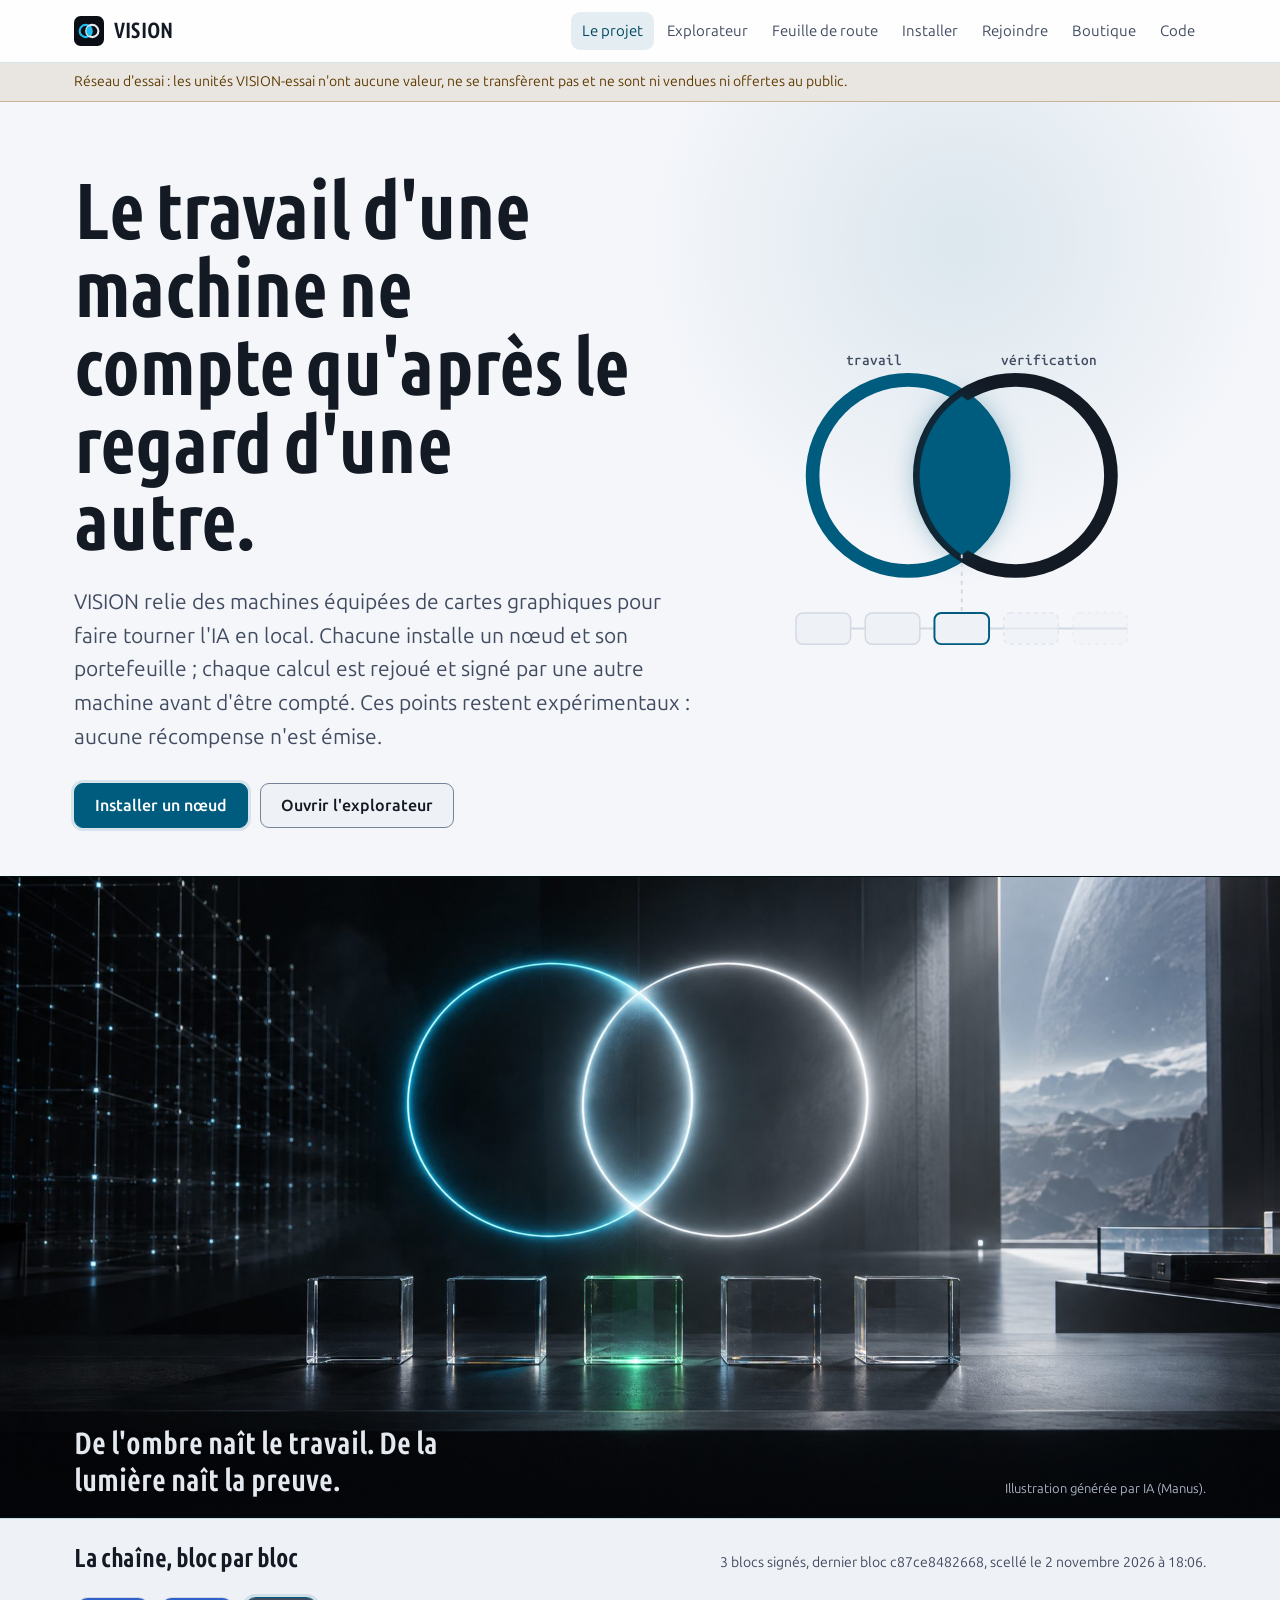
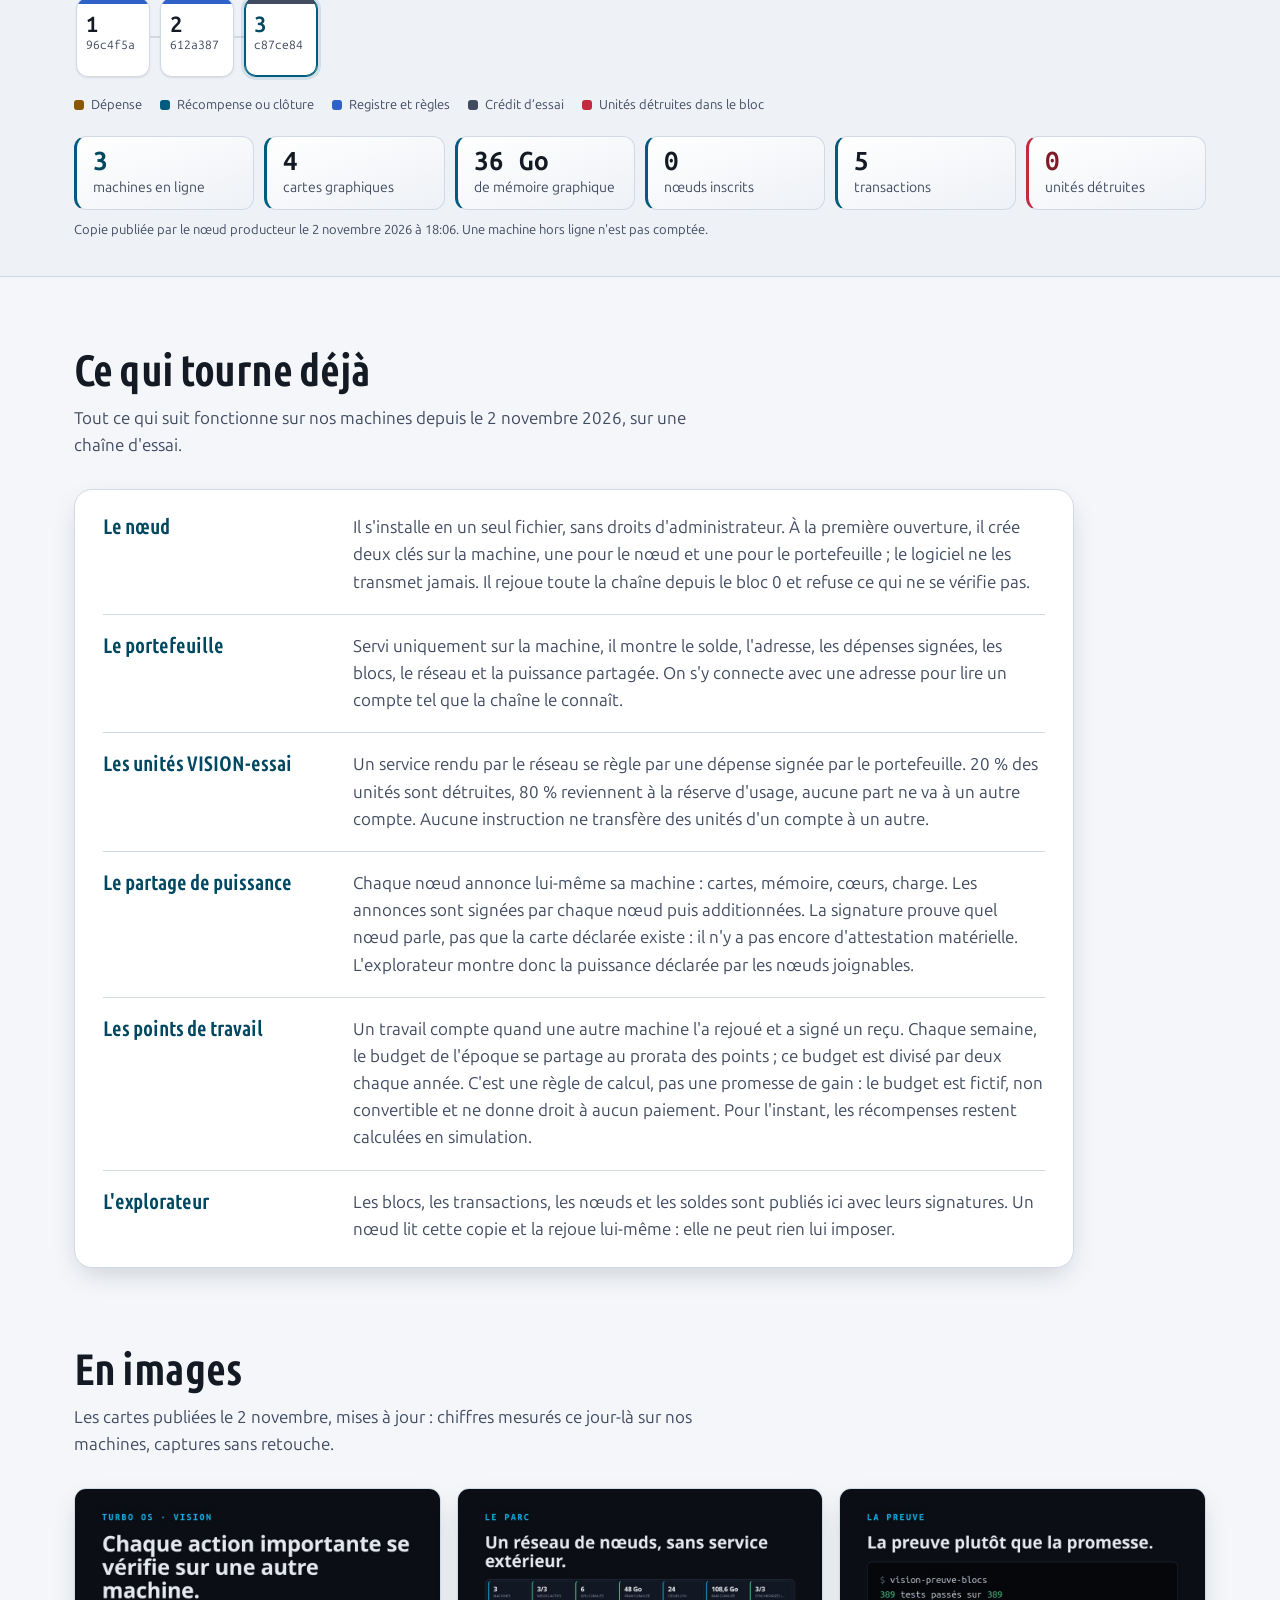
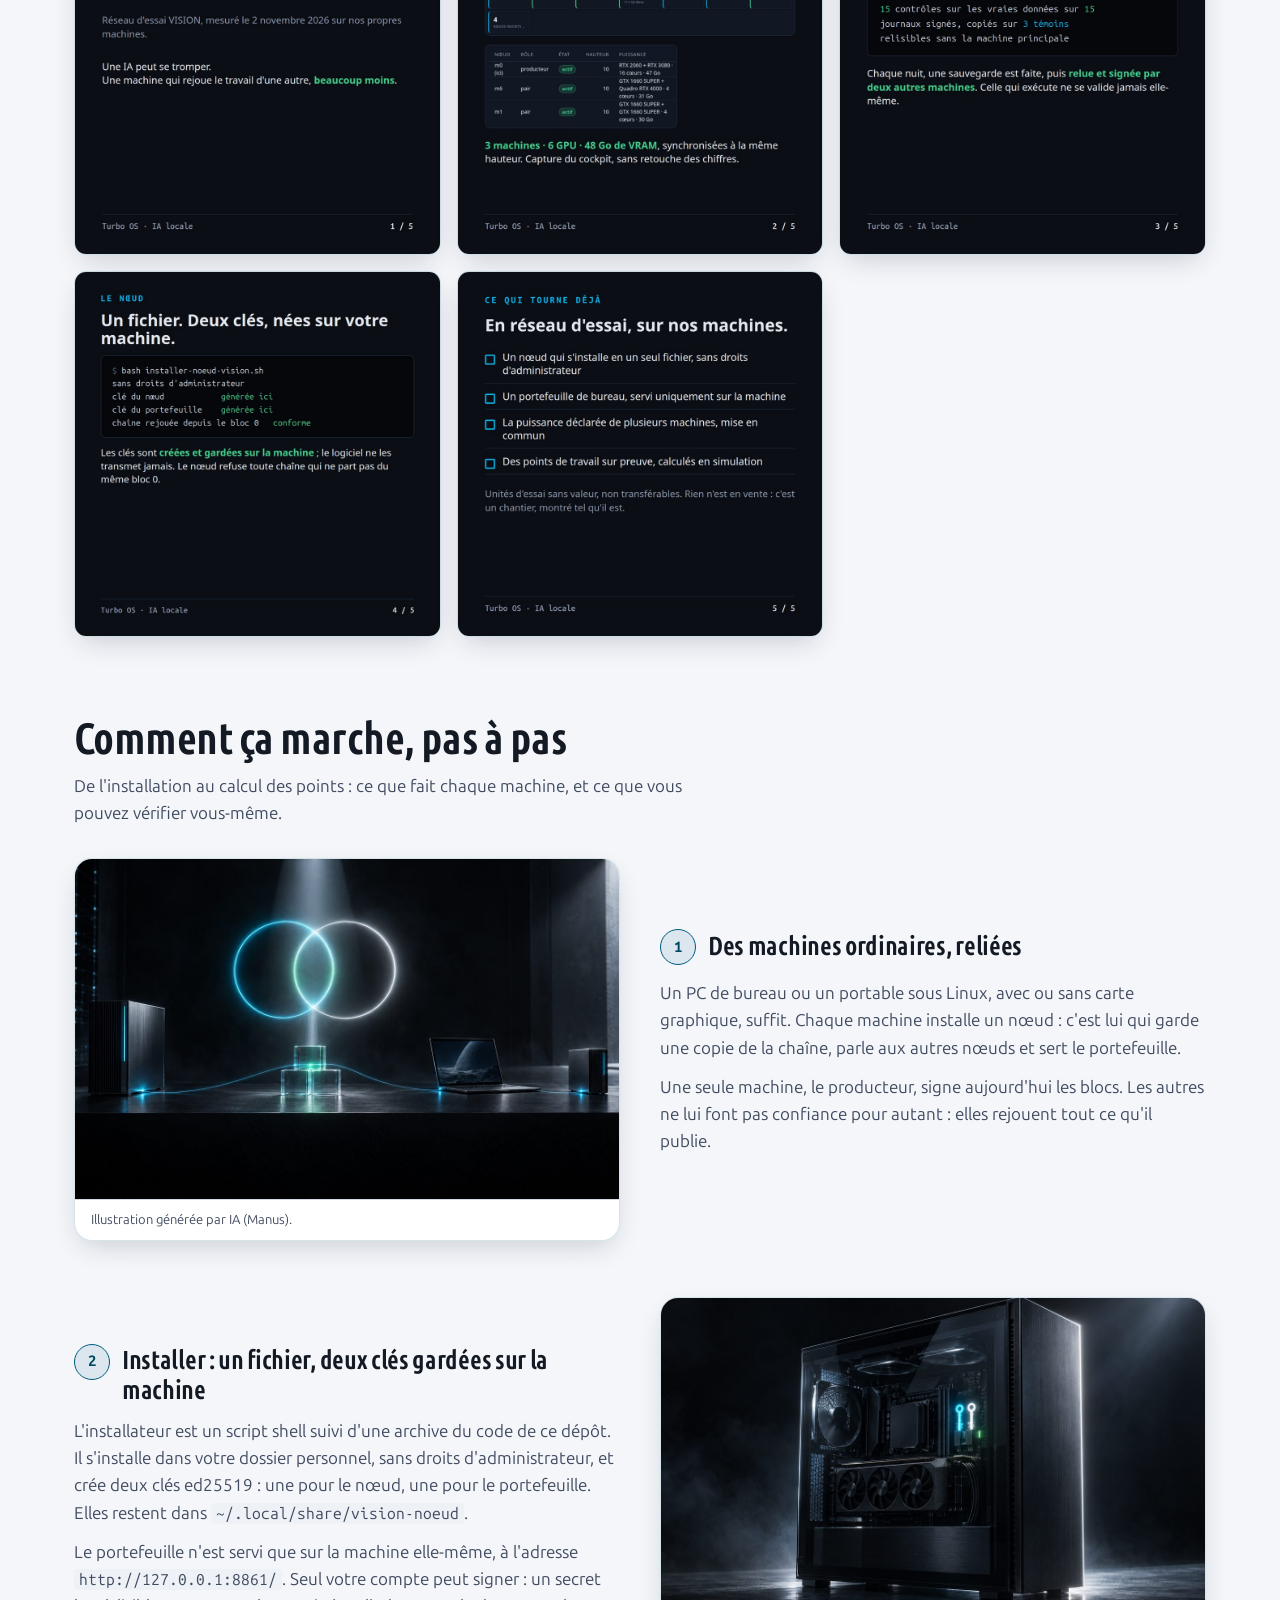
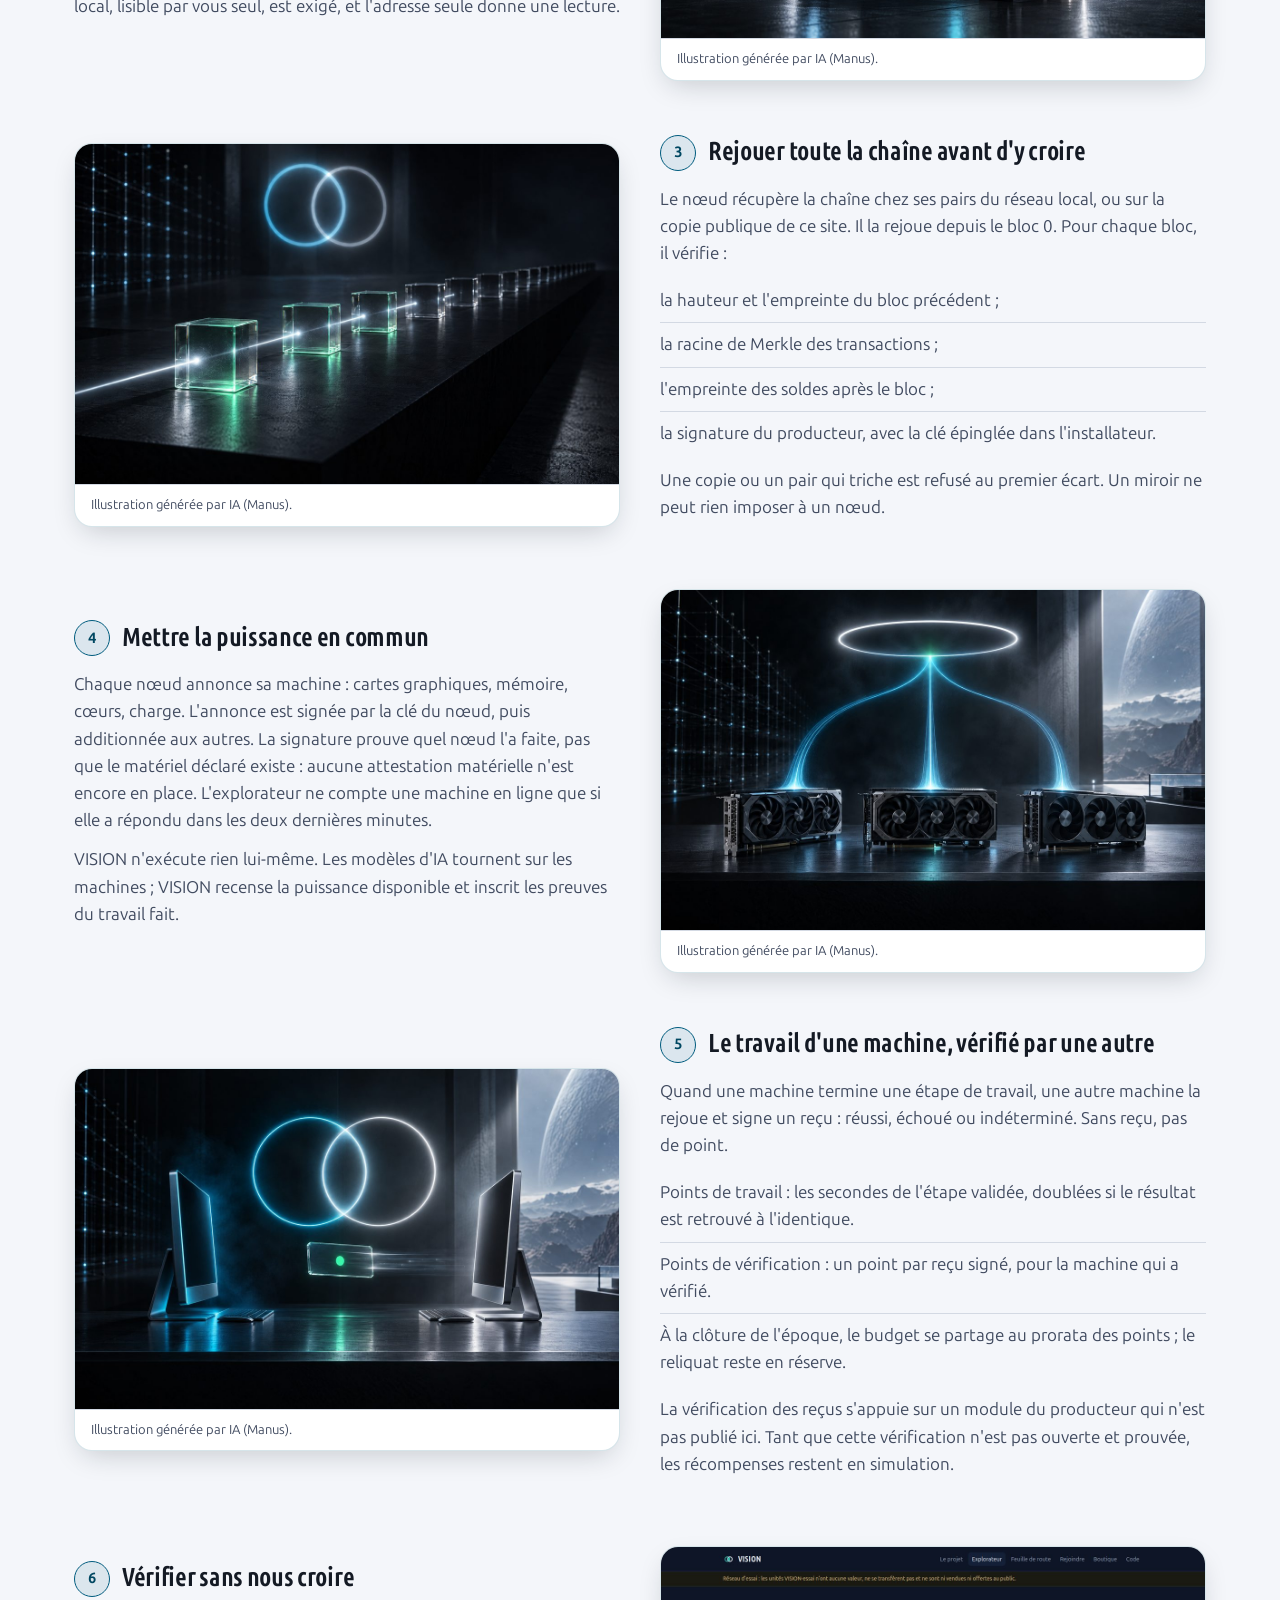
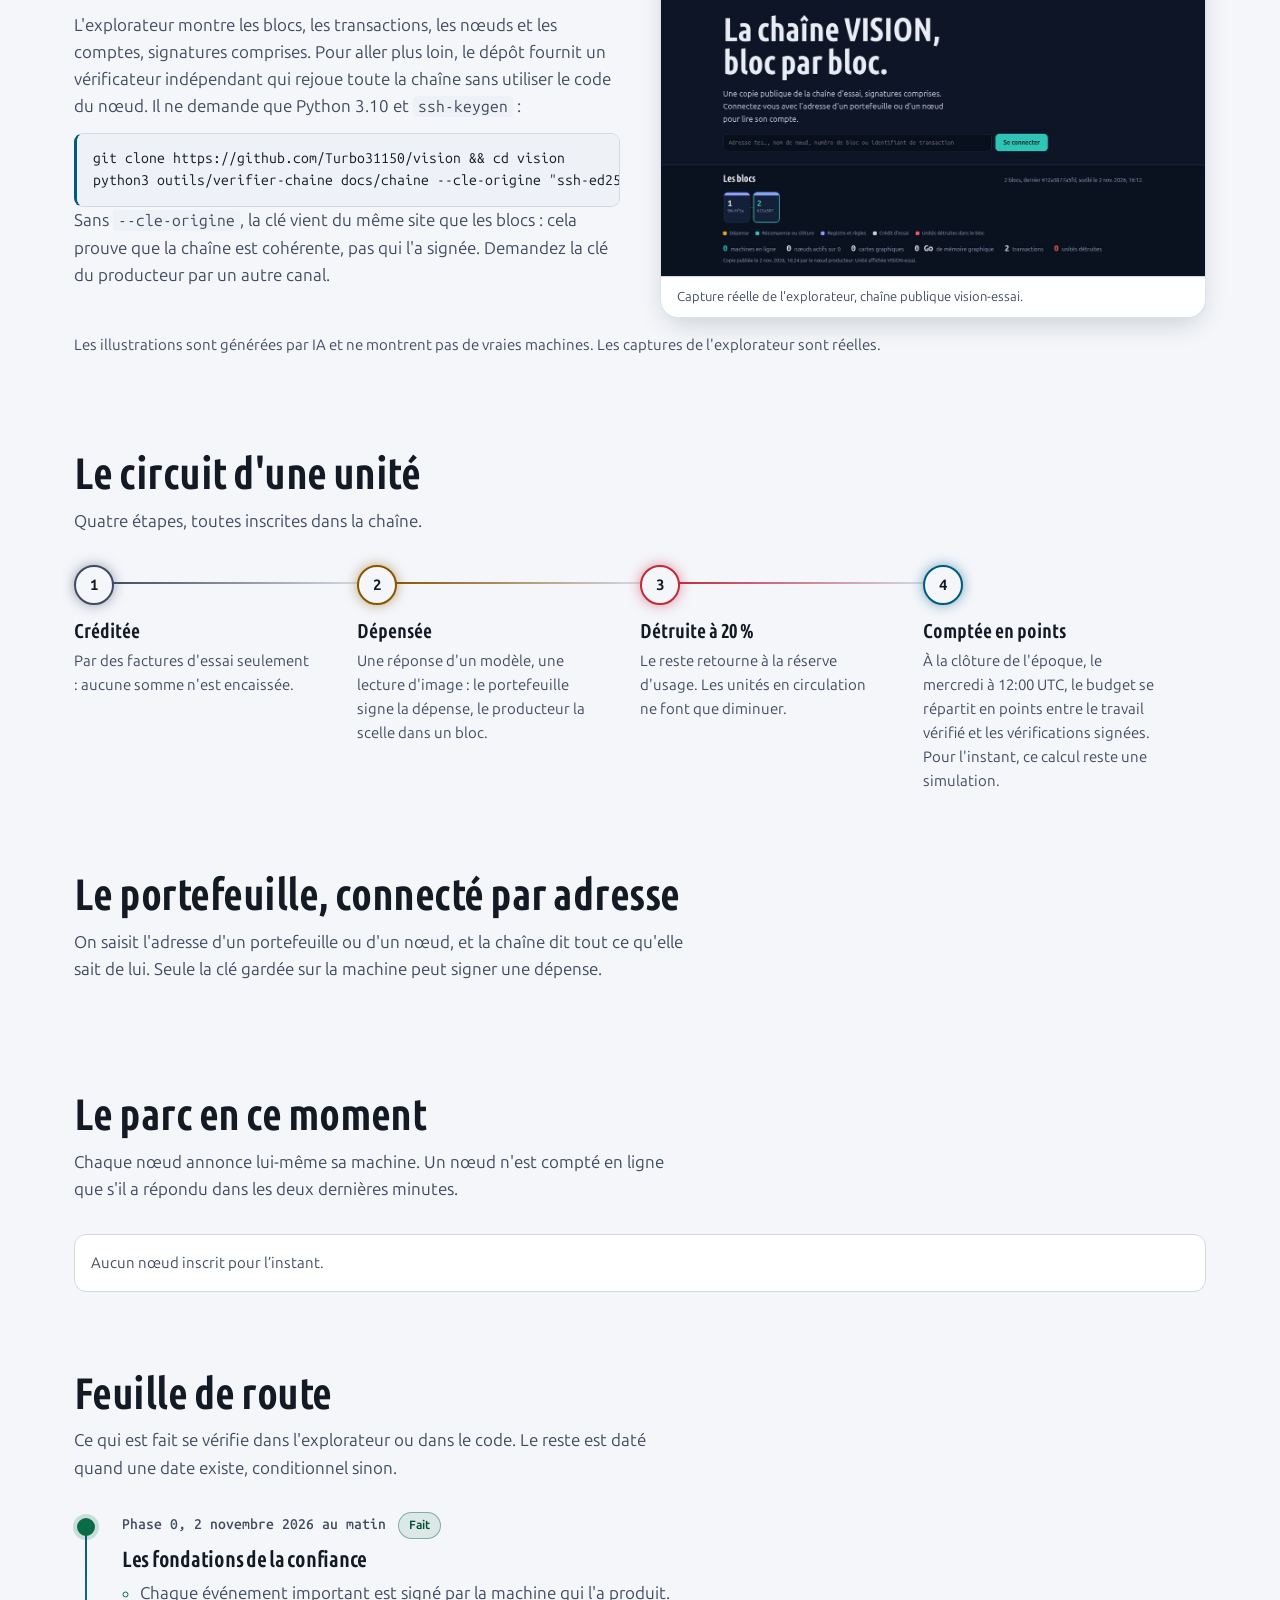
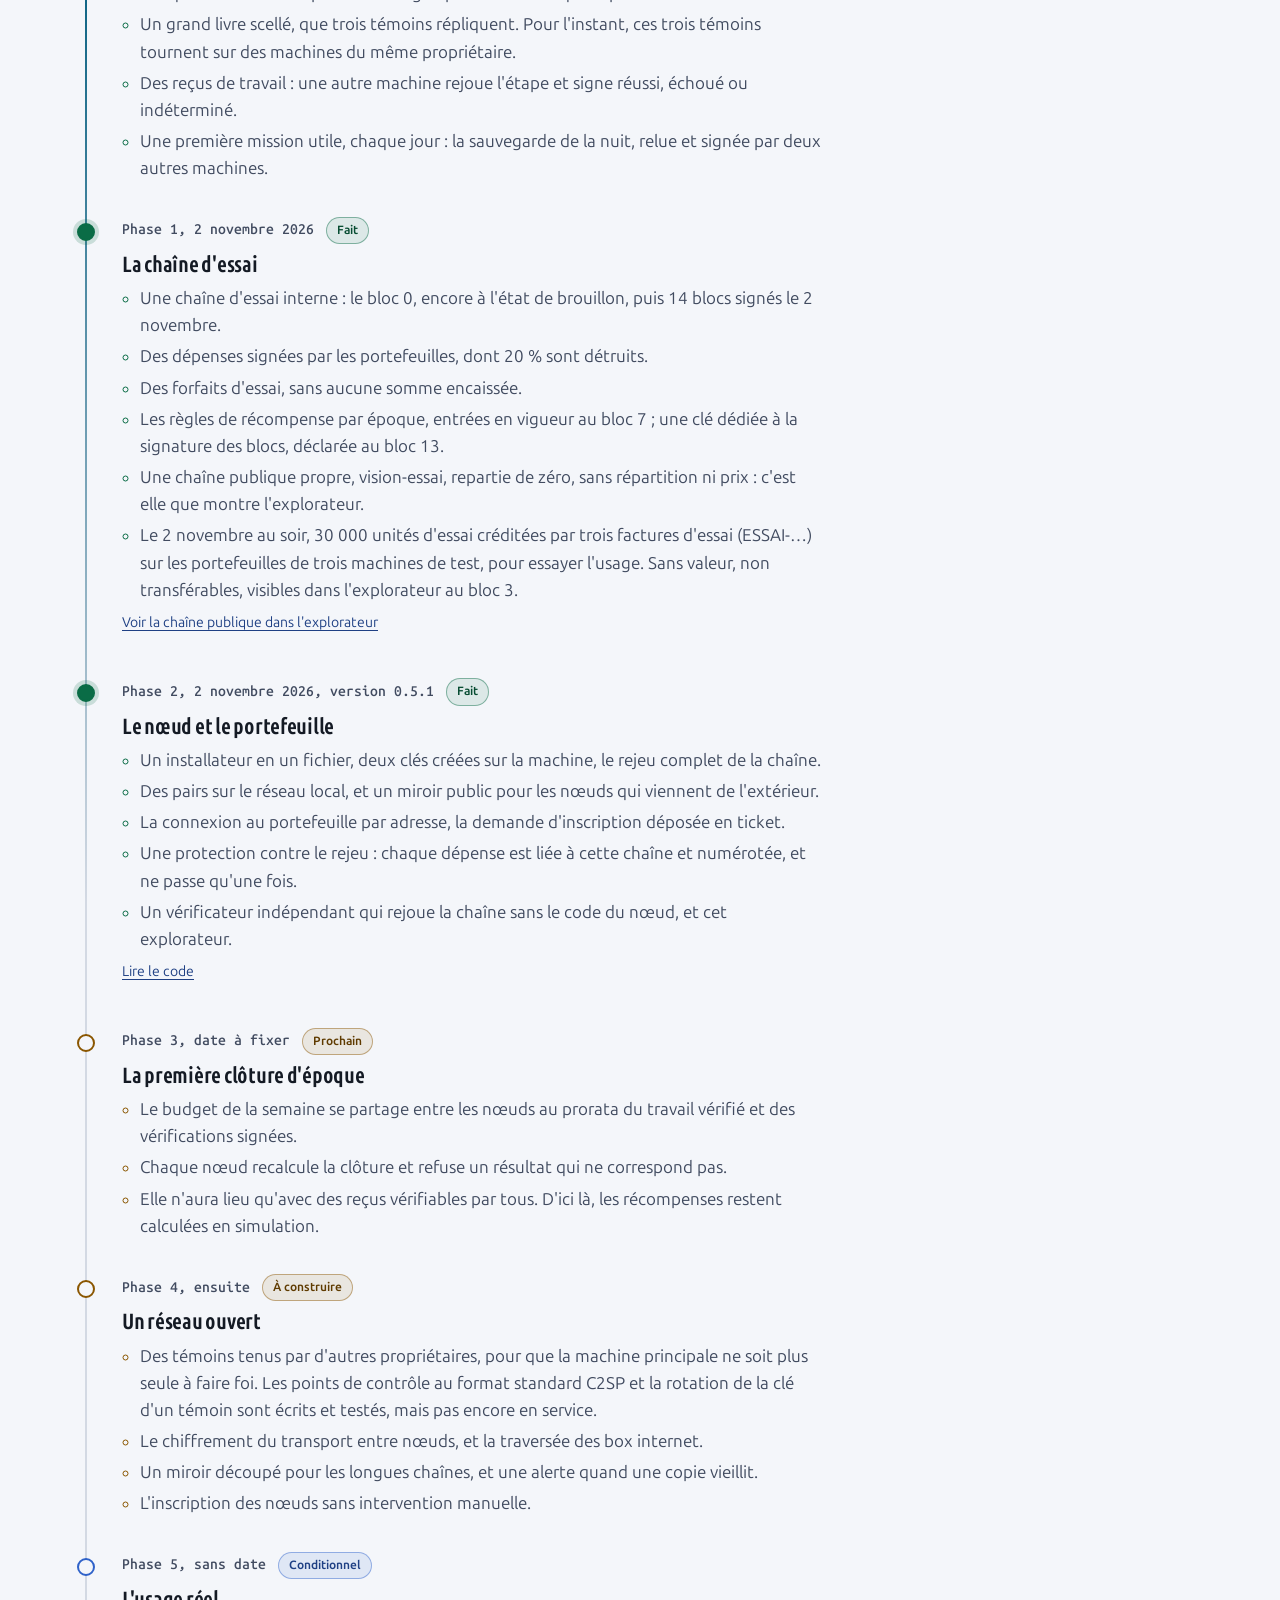
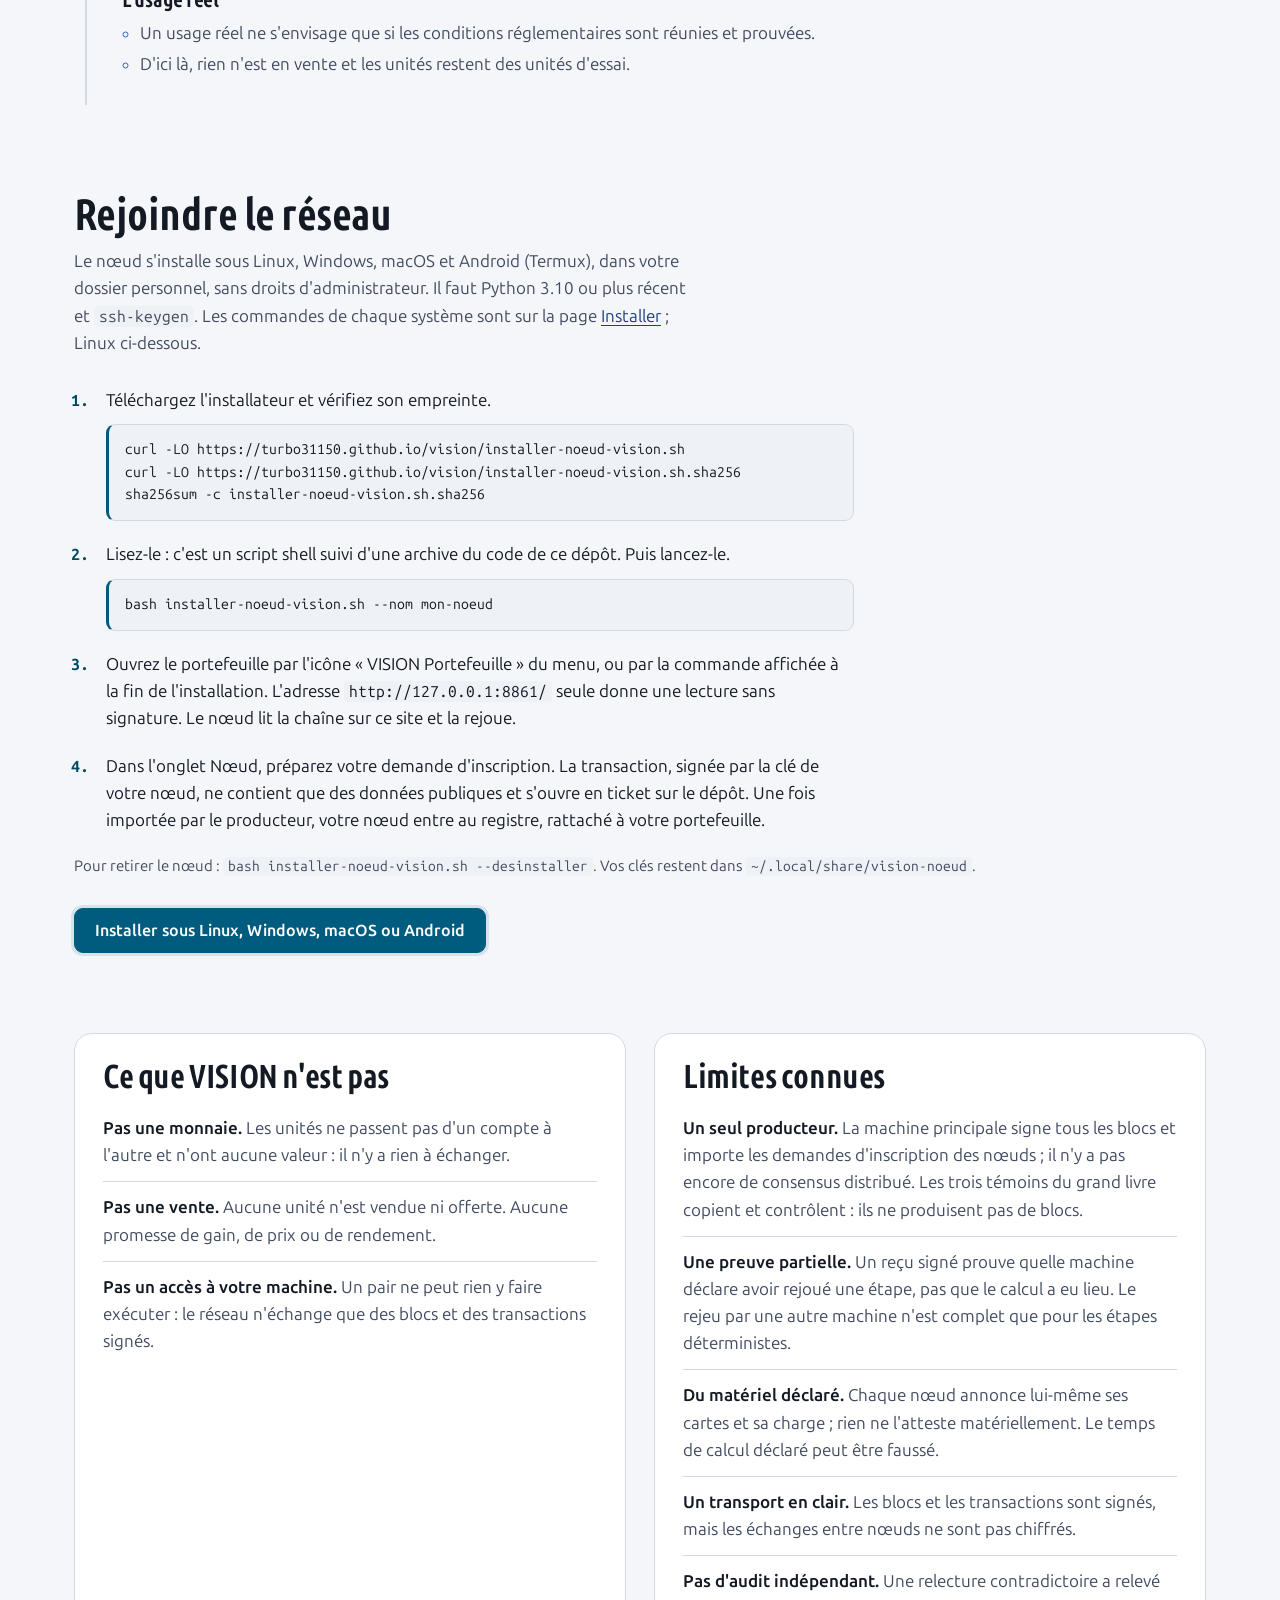
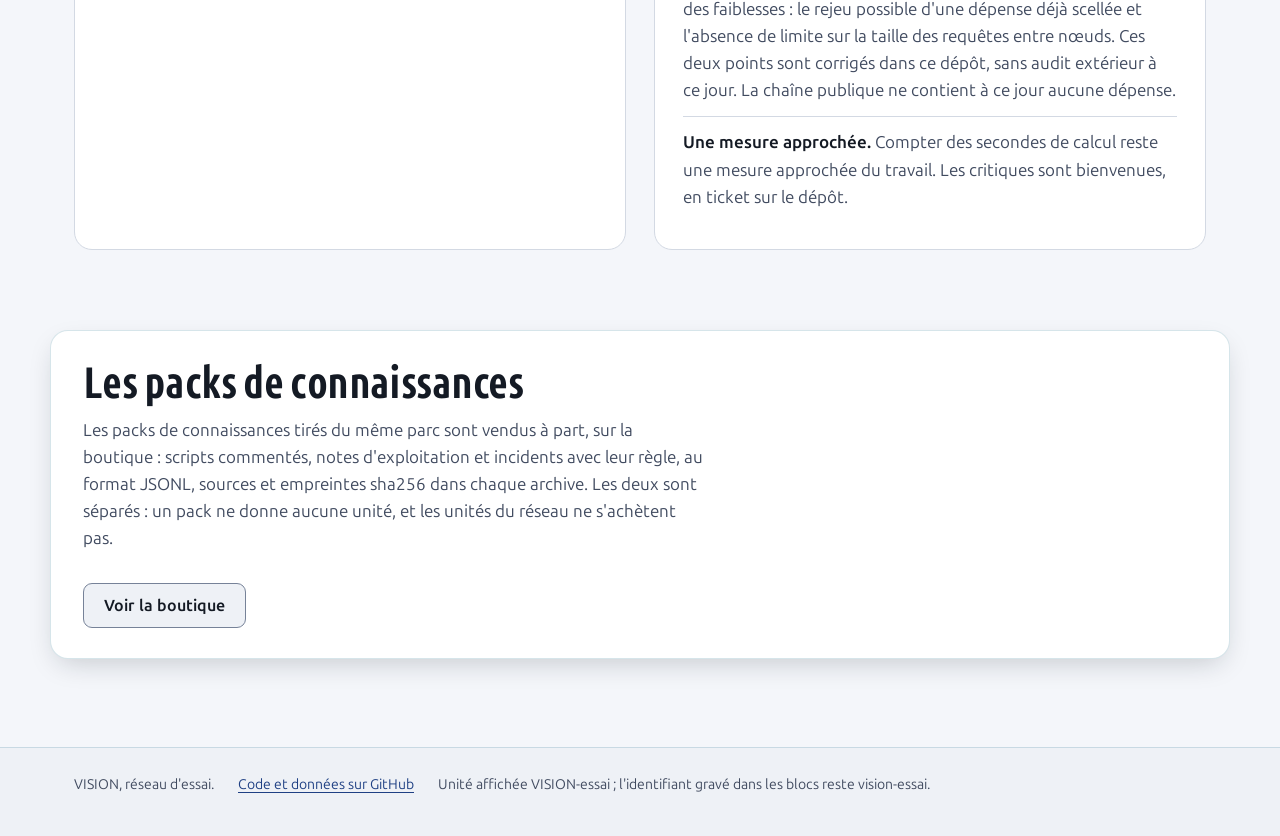
==== commit 88276256: "Installateurs multiplateformes : Windows (PowerShell), macOS, Android (Termux) et page « Installer »" ====
--- a/docs/index.html
+++ b/docs/index.html
@@ -25,6 +25,7 @@
       <a href="./" aria-current="page">Le projet</a>
       <a href="explorateur/">Explorateur</a>
       <a href="#feuille-de-route">Feuille de route</a>
+      <a href="installer/">Installer</a>
       <a href="#rejoindre">Rejoindre</a>
       <a href="#boutique">Boutique</a>
       <a href="https://github.com/Turbo31150/vision">Code</a>
@@ -290,7 +291,7 @@
   <section class="section" id="rejoindre">
     <div class="cadre">
       <h2>Rejoindre le réseau</h2>
-      <p class="chapeau">Il faut Linux, Python 3.10 ou plus récent et <code>ssh-keygen</code> (paquet openssh-client). Tout s'installe dans votre dossier personnel.</p>
+      <p class="chapeau">Le nœud s'installe sous Linux, Windows, macOS et Android (Termux), dans votre dossier personnel, sans droits d'administrateur. Il faut Python 3.10 ou plus récent et <code>ssh-keygen</code>. Les commandes de chaque système sont sur la page <a href="installer/">Installer</a> ; Linux ci-dessous.</p>
       <ol class="etapes">
         <li>Téléchargez l'installateur et vérifiez son empreinte.
 <pre>curl -LO https://turbo31150.github.io/vision/installer-noeud-vision.sh
@@ -302,6 +303,9 @@
         <li>Dans l'onglet Nœud, préparez votre demande d'inscription. La transaction, signée par la clé de votre nœud, ne contient que des données publiques et s'ouvre en ticket sur le dépôt. Une fois importée par le producteur, votre nœud entre au registre, rattaché à votre portefeuille.</li>
       </ol>
       <p class="vide">Pour retirer le nœud : <code>bash installer-noeud-vision.sh --desinstaller</code>. Vos clés restent dans <code>~/.local/share/vision-noeud</code>.</p>
+      <div class="actions">
+        <a class="bouton principal" href="installer/">Installer sous Linux, Windows, macOS ou Android</a>
+      </div>
     </div>
   </section>
 
--- a/docs/style.css
+++ b/docs/style.css
@@ -174,7 +174,8 @@
 
 /* ── Chiffres : tuiles KPI v5 ── */
 .chiffres { display: grid; grid-template-columns: repeat(auto-fit, minmax(160px, 1fr)); gap: 10px; margin: 20px 0 0; padding: 0; list-style: none; }
-.chiffres li { display: flex; flex-direction: column; gap: 4px; padding: 12px 14px 12px 16px; background: var(--t-surface-1); border: 1px solid var(--t-bord-neutre); border-left: 3px solid var(--t-accent); border-radius: var(--t-rayon-lg); color: var(--t-texte-2); font-size: 14px; line-height: 1.3; }
+.chiffres li { display: flex; flex-direction: column; gap: 4px; padding: 12px 14px 12px 16px; background: linear-gradient(160deg, var(--t-surface-1) 0%, var(--t-surface-2) 100%); border: 1px solid var(--t-bord-neutre); border-left: 3px solid var(--t-accent); border-radius: var(--t-rayon-lg); color: var(--t-texte-2); font-size: 14px; line-height: 1.3; transition: transform var(--t-duree-1) var(--t-courbe), border-color var(--t-duree-1); }
+.chiffres li:hover { transform: translateY(-1px); border-color: var(--t-accent); }
 .chiffres b { color: var(--t-texte); font: 650 26px/1 var(--mono); font-variant-numeric: tabular-nums; }
 .chiffres li:has(b.c-corail) { border-left-color: var(--t-danger); }
 .chiffres li:has(b.c-ambre) { border-left-color: var(--t-alerte); }
@@ -211,11 +212,13 @@
 th, td { text-align: left; padding: 11px 14px; border-bottom: 1px solid var(--t-bord-neutre); vertical-align: top; }
 tr:last-child td { border-bottom: 0; }
 th { color: var(--t-texte-2); font-weight: 600; font-size: 13px; background: var(--t-surface-2); }
+tbody tr:nth-child(even) td { background: color-mix(in srgb, var(--t-surface-2) 35%, transparent); }
 tbody tr:hover td { background: var(--t-surface-2); }
 td.num { text-align: right; font-family: var(--mono); font-variant-numeric: tabular-nums; }
+@keyframes pulsation-etat { 0%, 100% { box-shadow: 0 0 0 2px var(--t-ok-doux); } 50% { box-shadow: 0 0 0 5px var(--t-ok-doux); } }
 .etat { display: inline-flex; align-items: center; gap: 7px; font-size: 14px; white-space: nowrap; }
 .etat::before { content: ""; width: 8px; height: 8px; border-radius: 50%; background: var(--t-texte-2); }
-.etat.actif::before { background: var(--t-ok); box-shadow: 0 0 0 3px var(--t-ok-doux); }
+.etat.actif::before { background: var(--t-ok); box-shadow: 0 0 0 3px var(--t-ok-doux); animation: pulsation-etat 2.6s ease-in-out infinite; }
 .etat.actif { color: var(--t-ok-texte); } .etat.hors { color: var(--t-texte-2); }
 .c-sarcelle { color: var(--t-accent-texte); } .c-corail { color: var(--t-danger-texte); } .c-ambre { color: var(--t-alerte-texte); } .c-pervenche { color: var(--t-info-texte); }
 
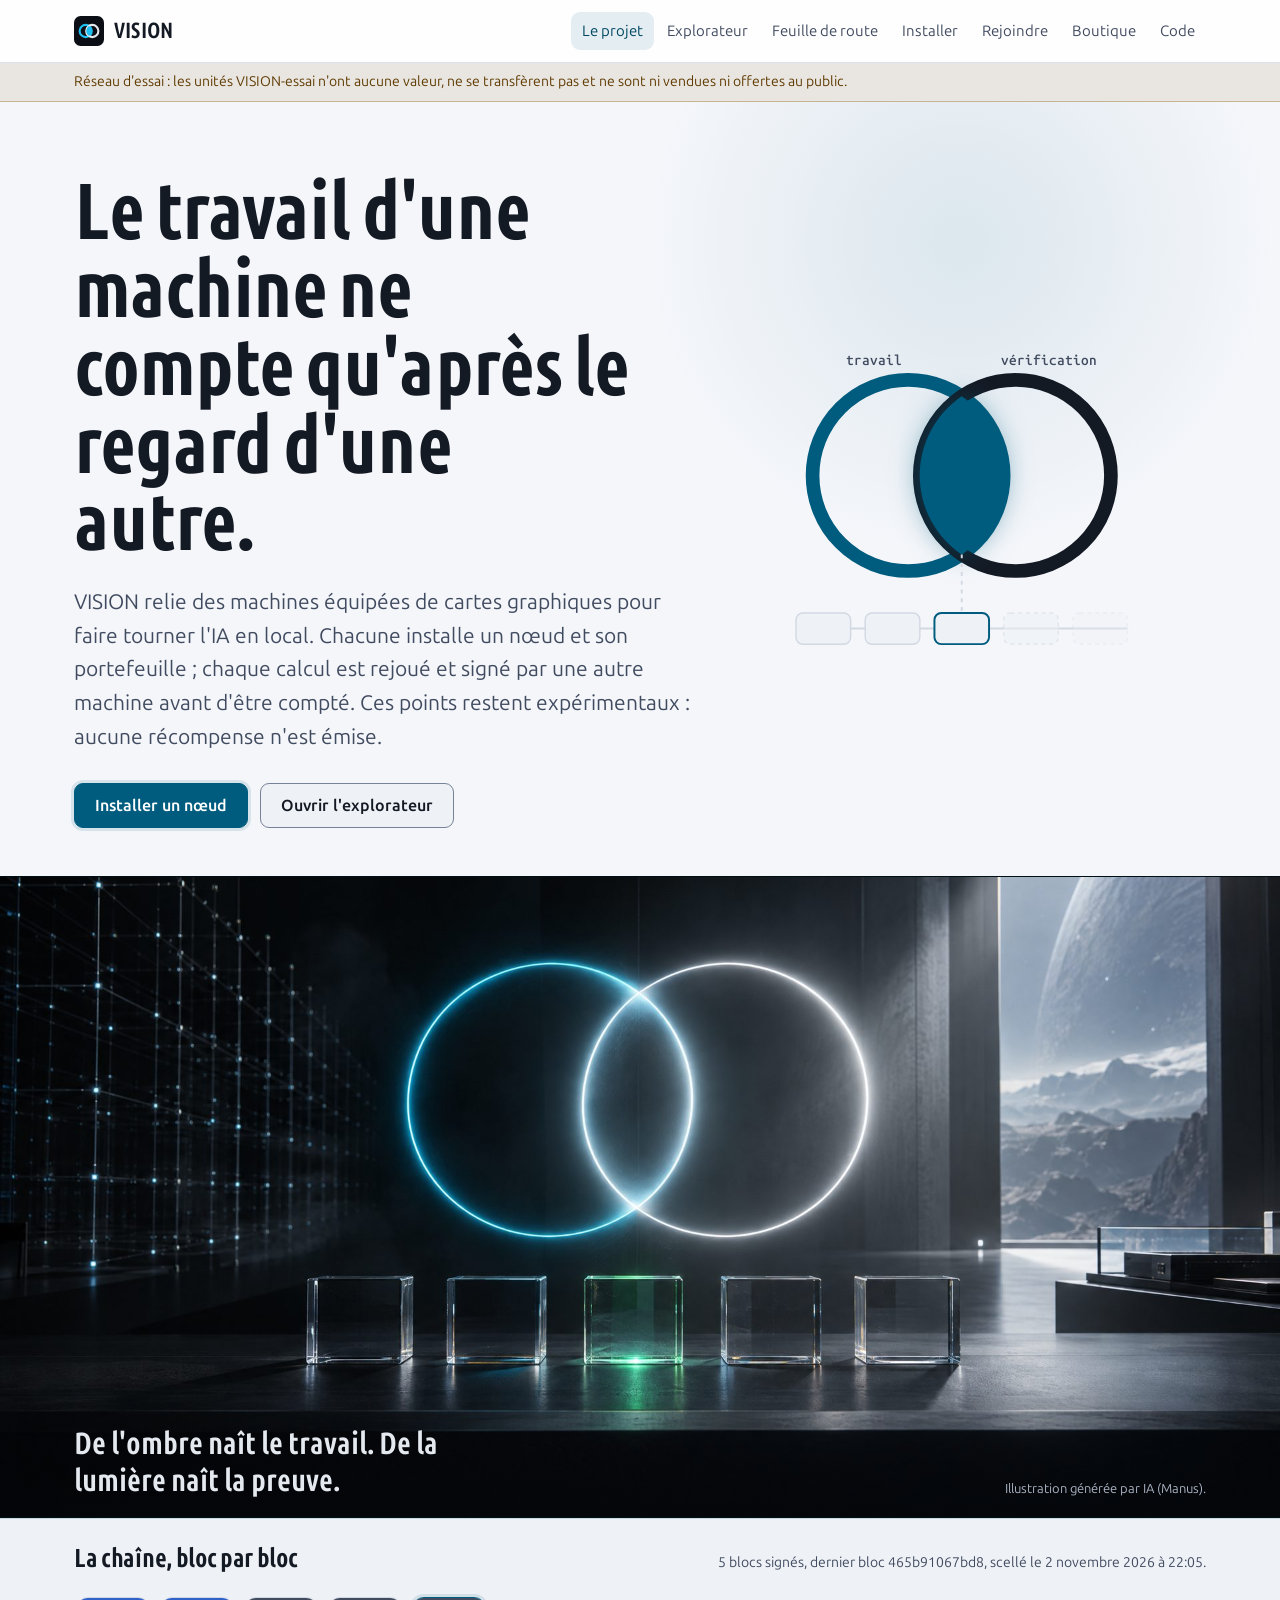
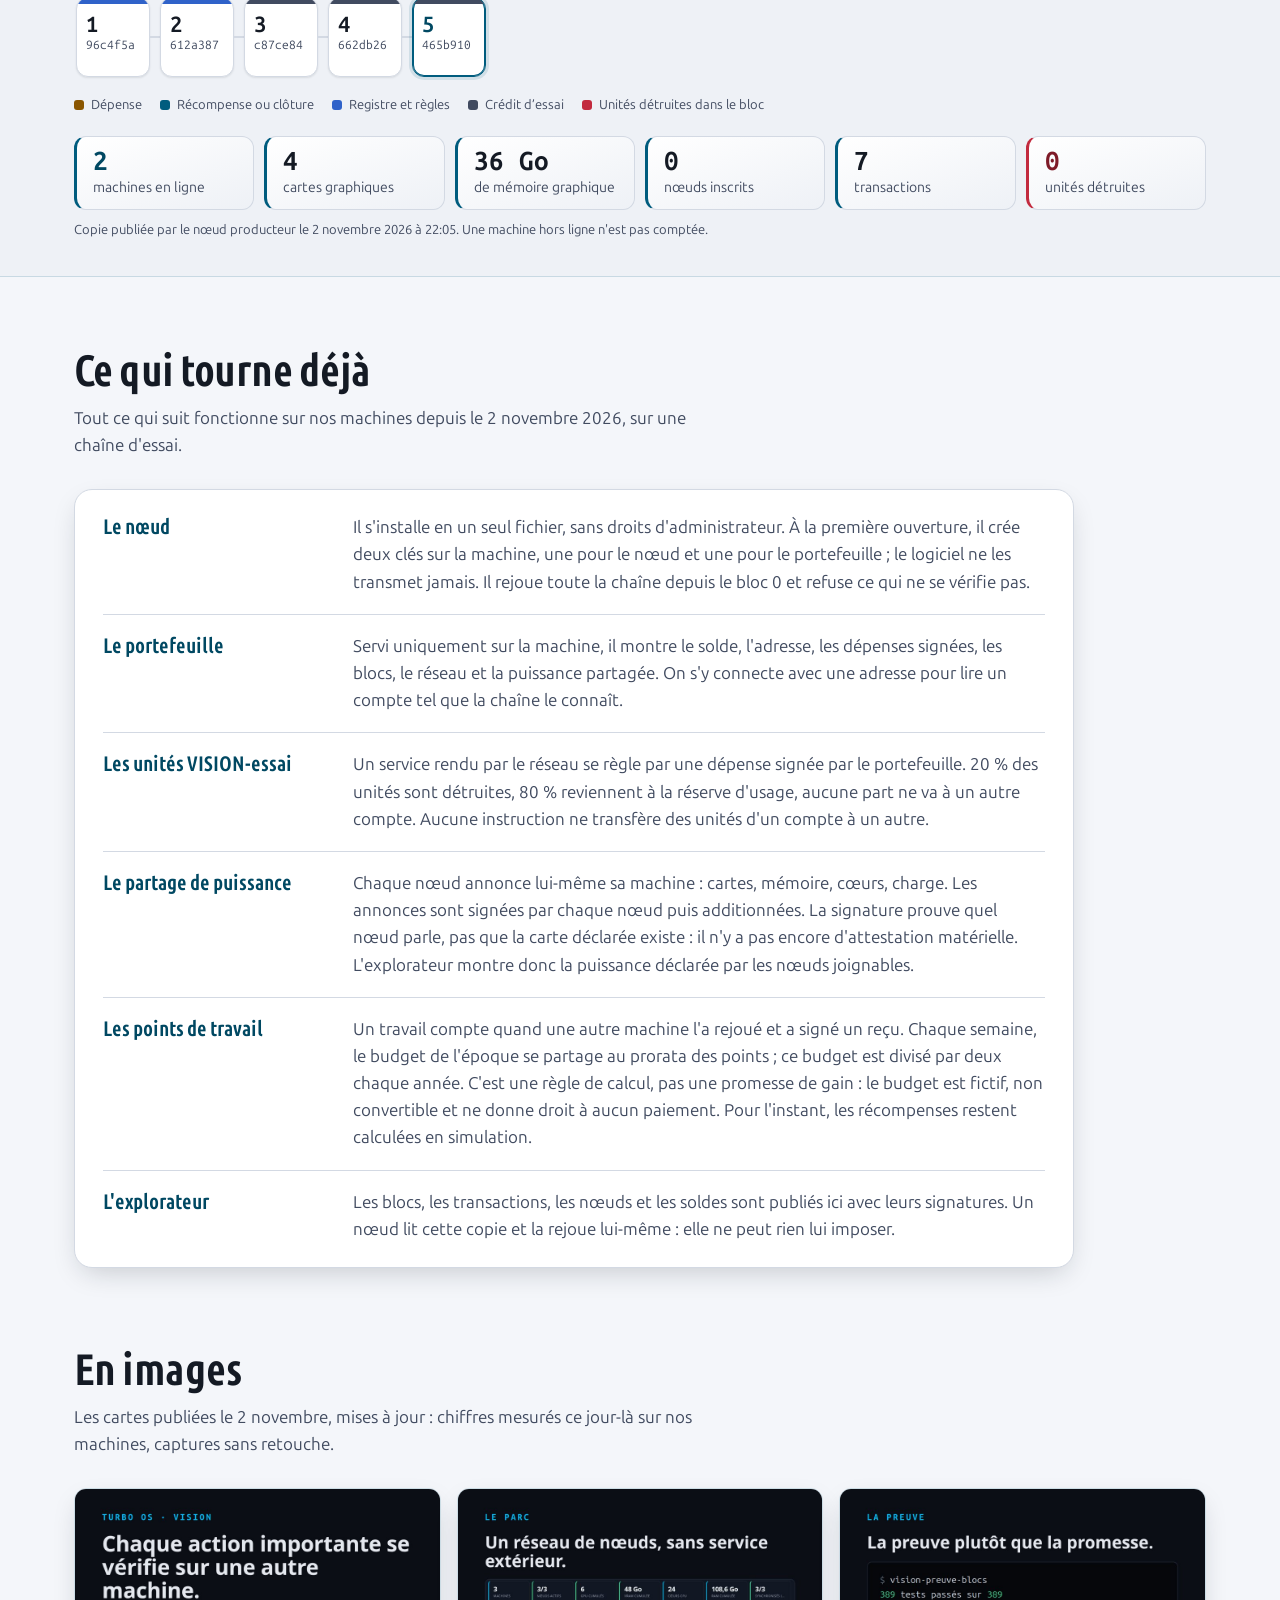
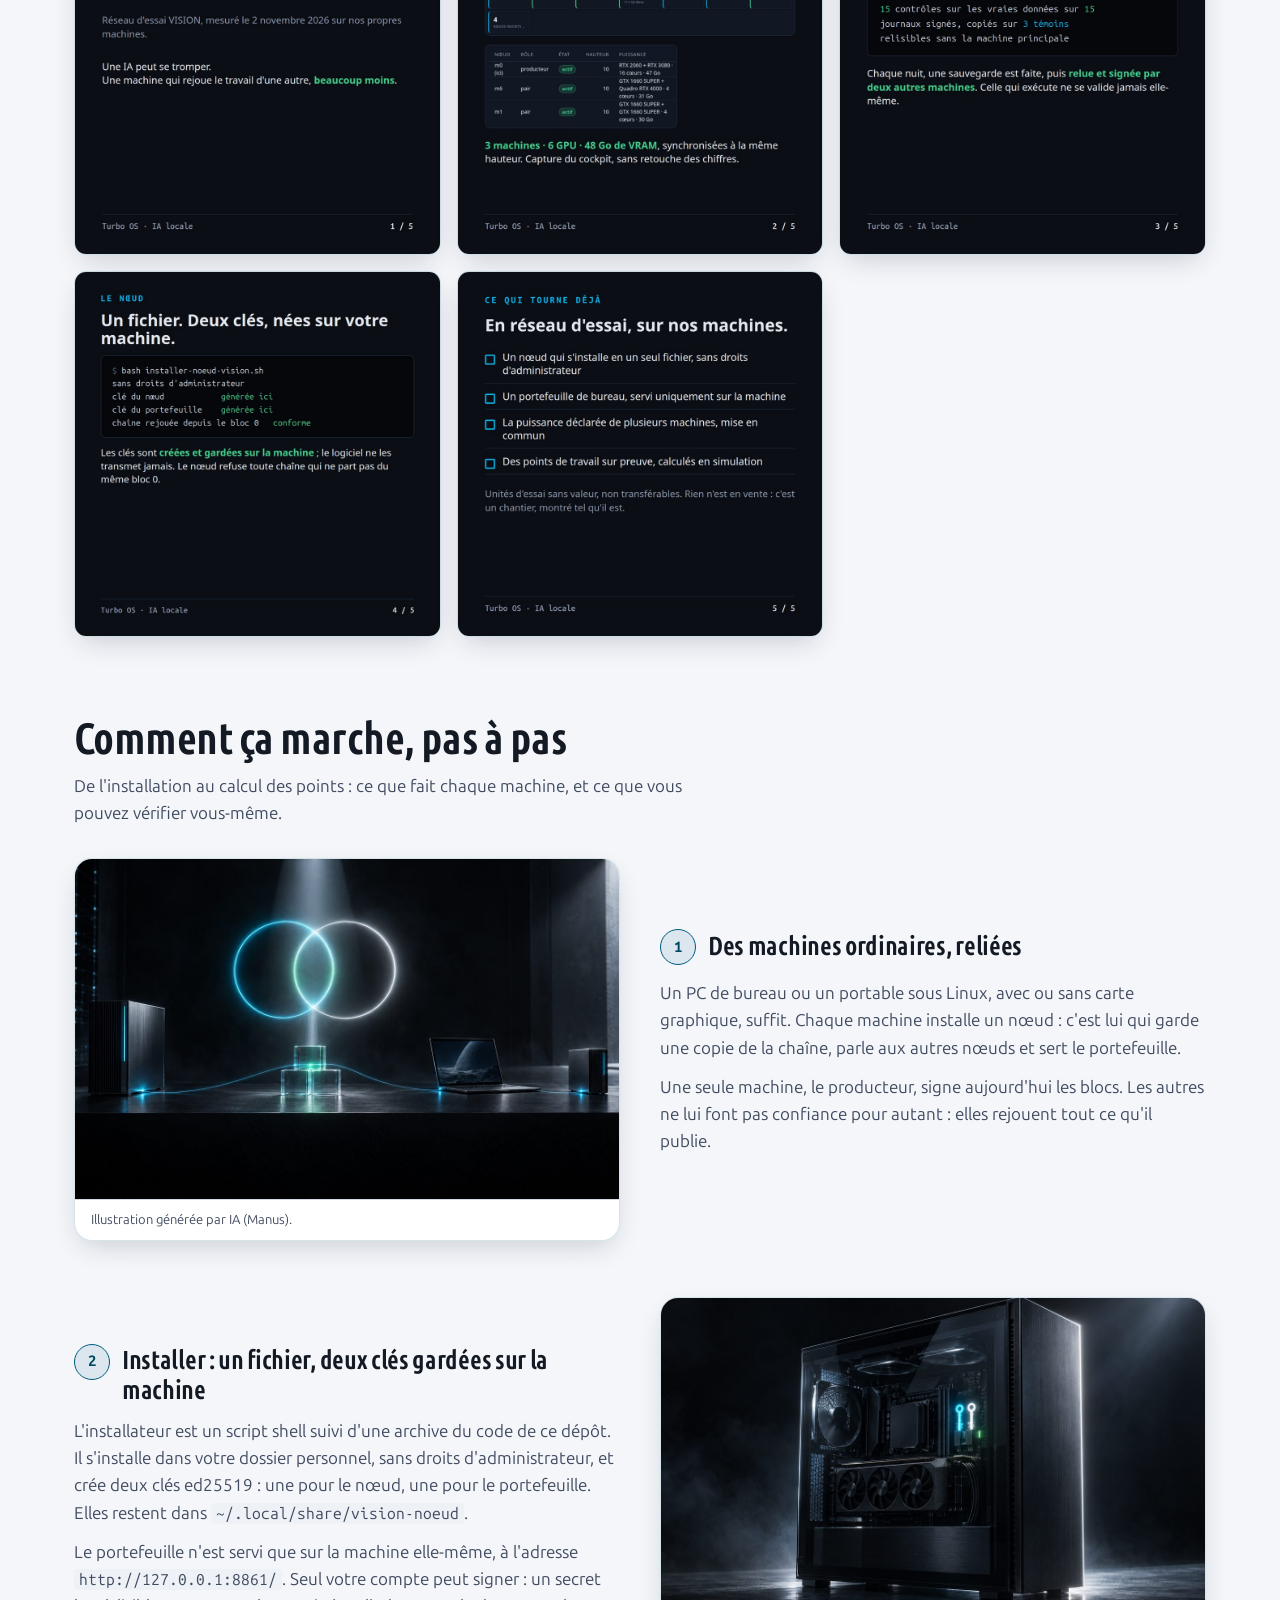
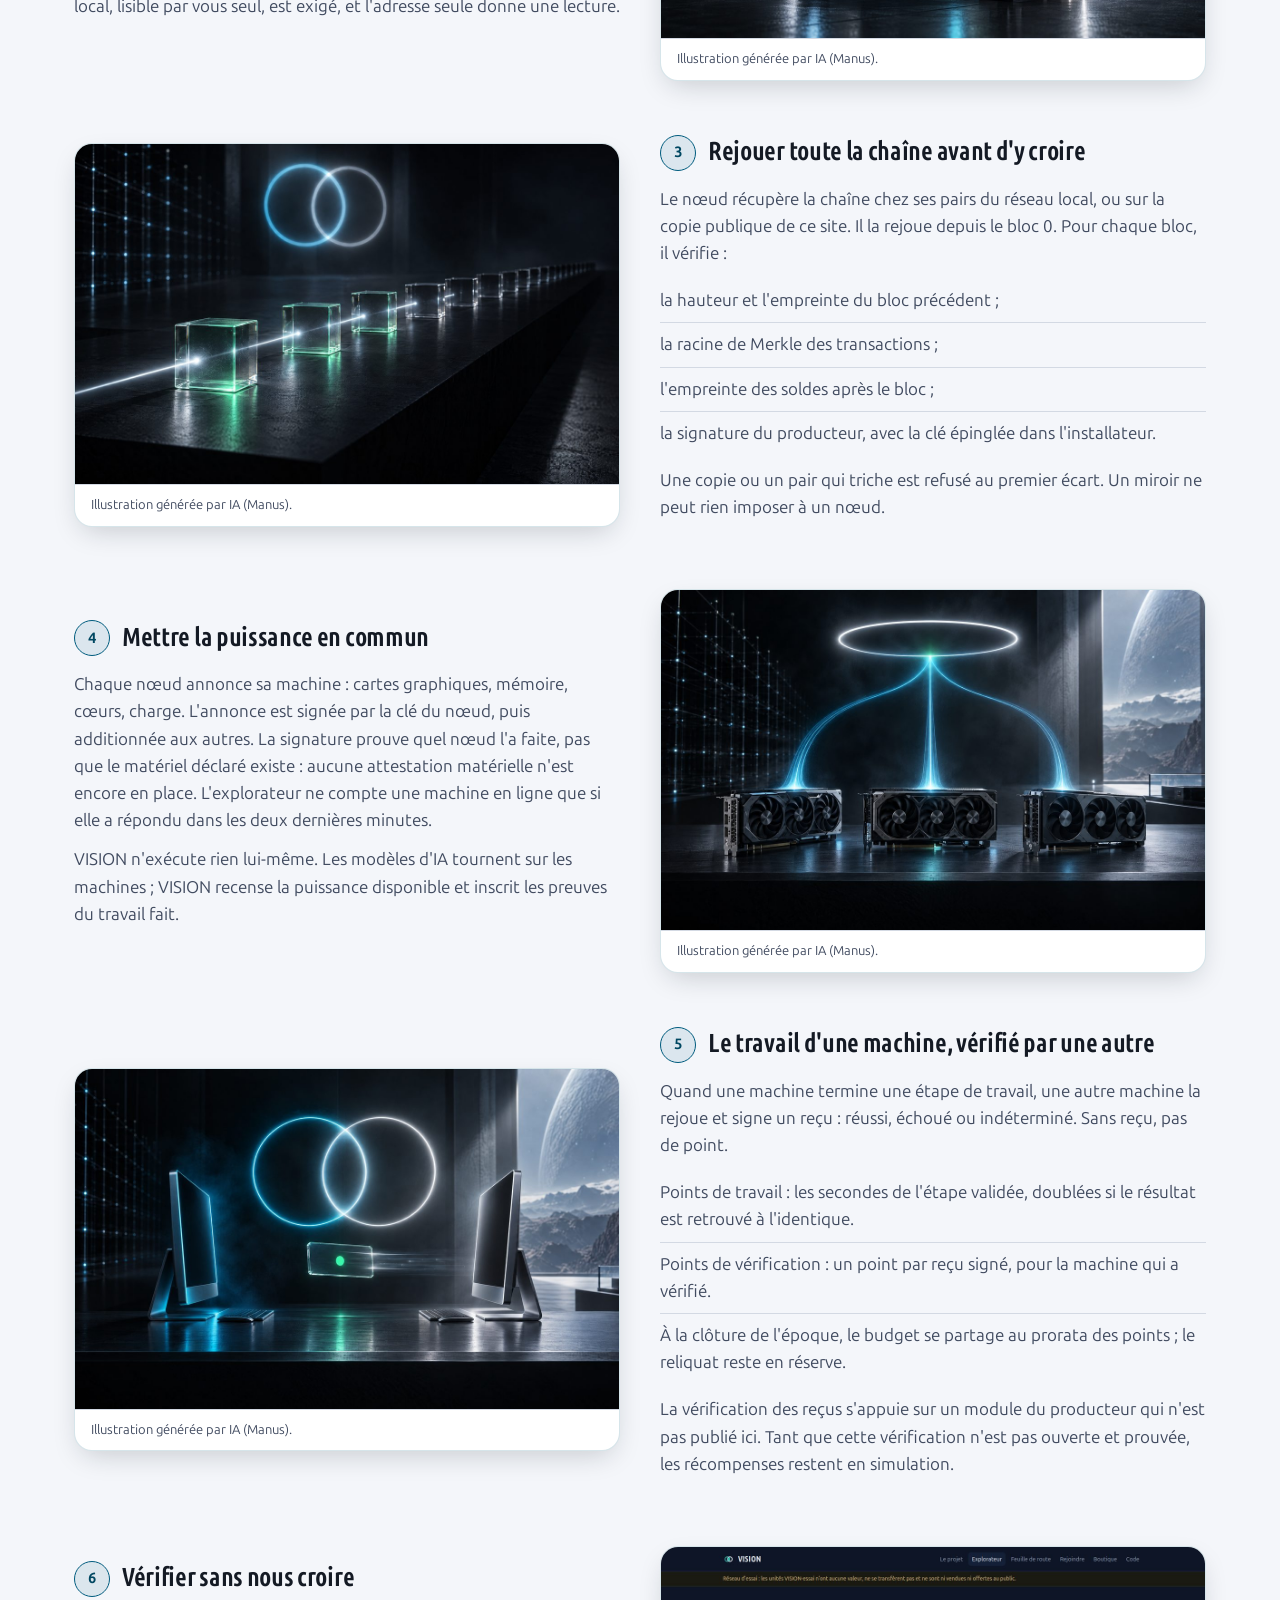
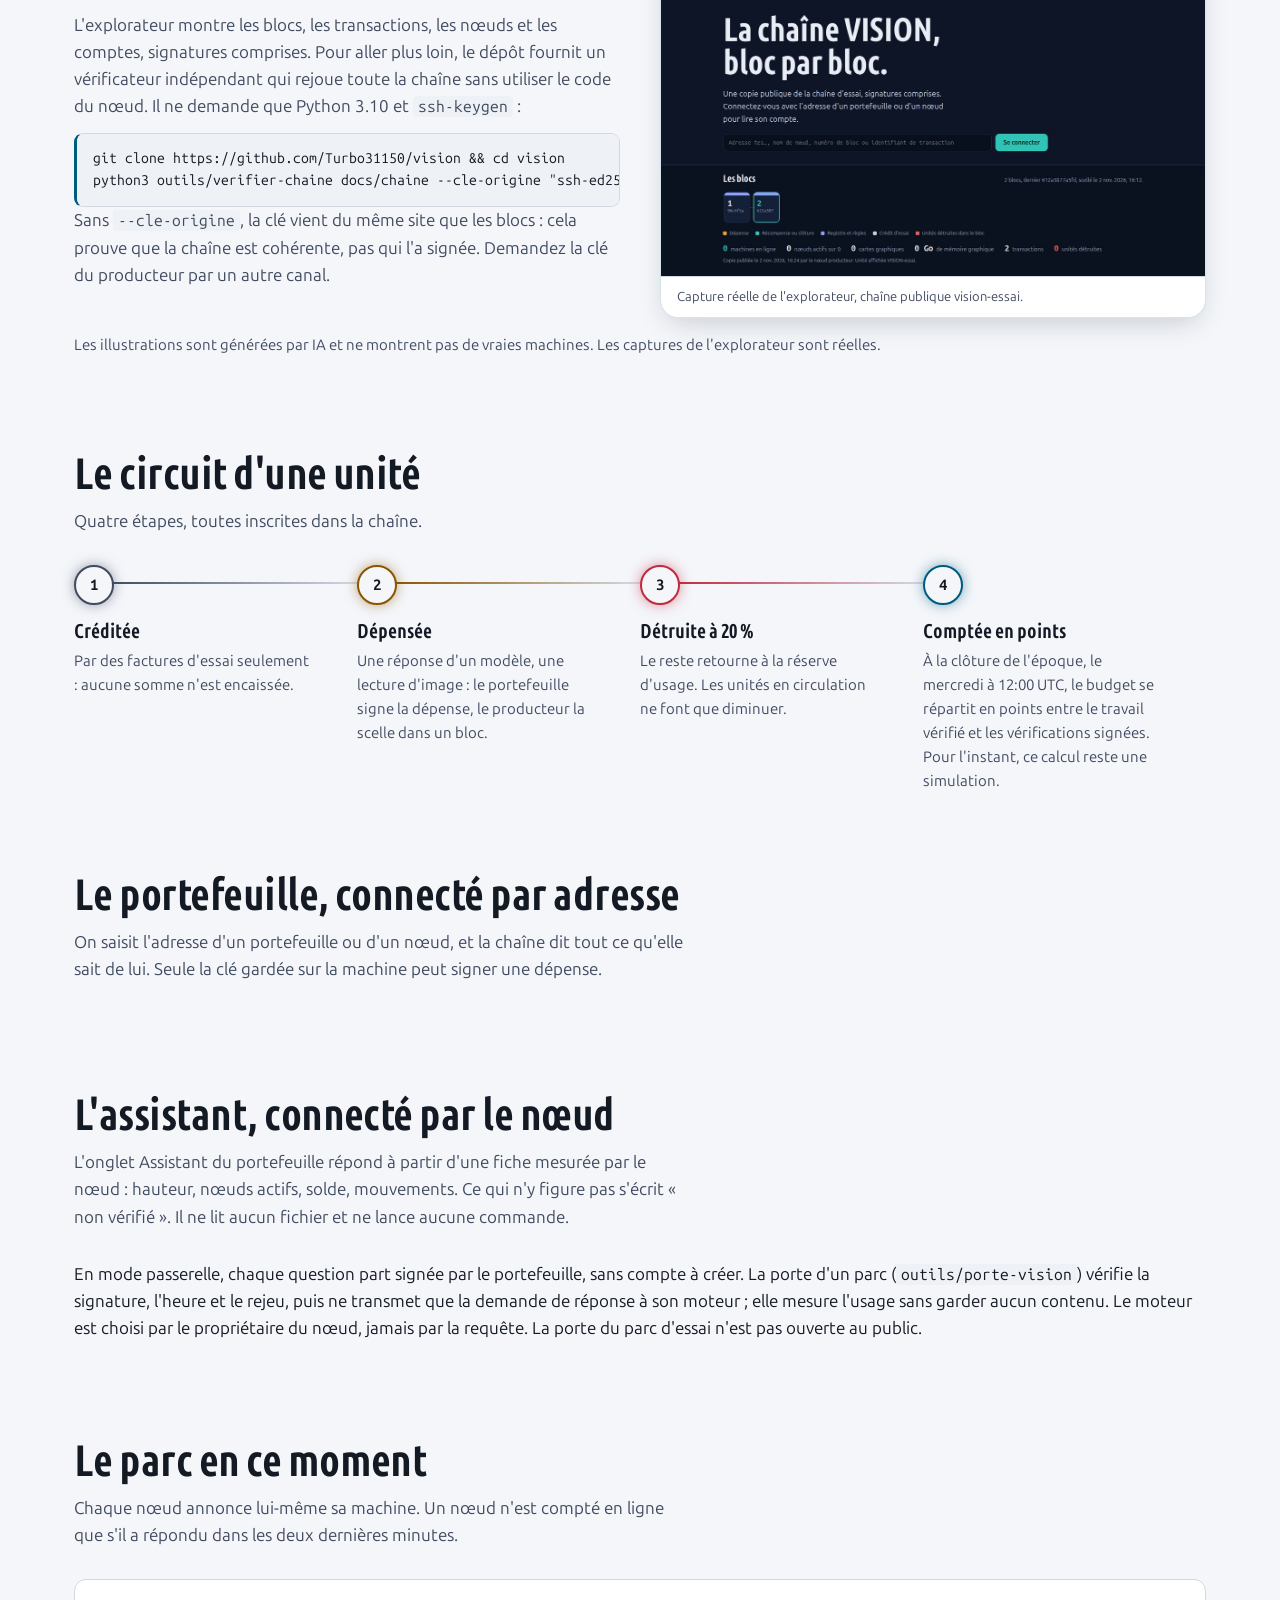
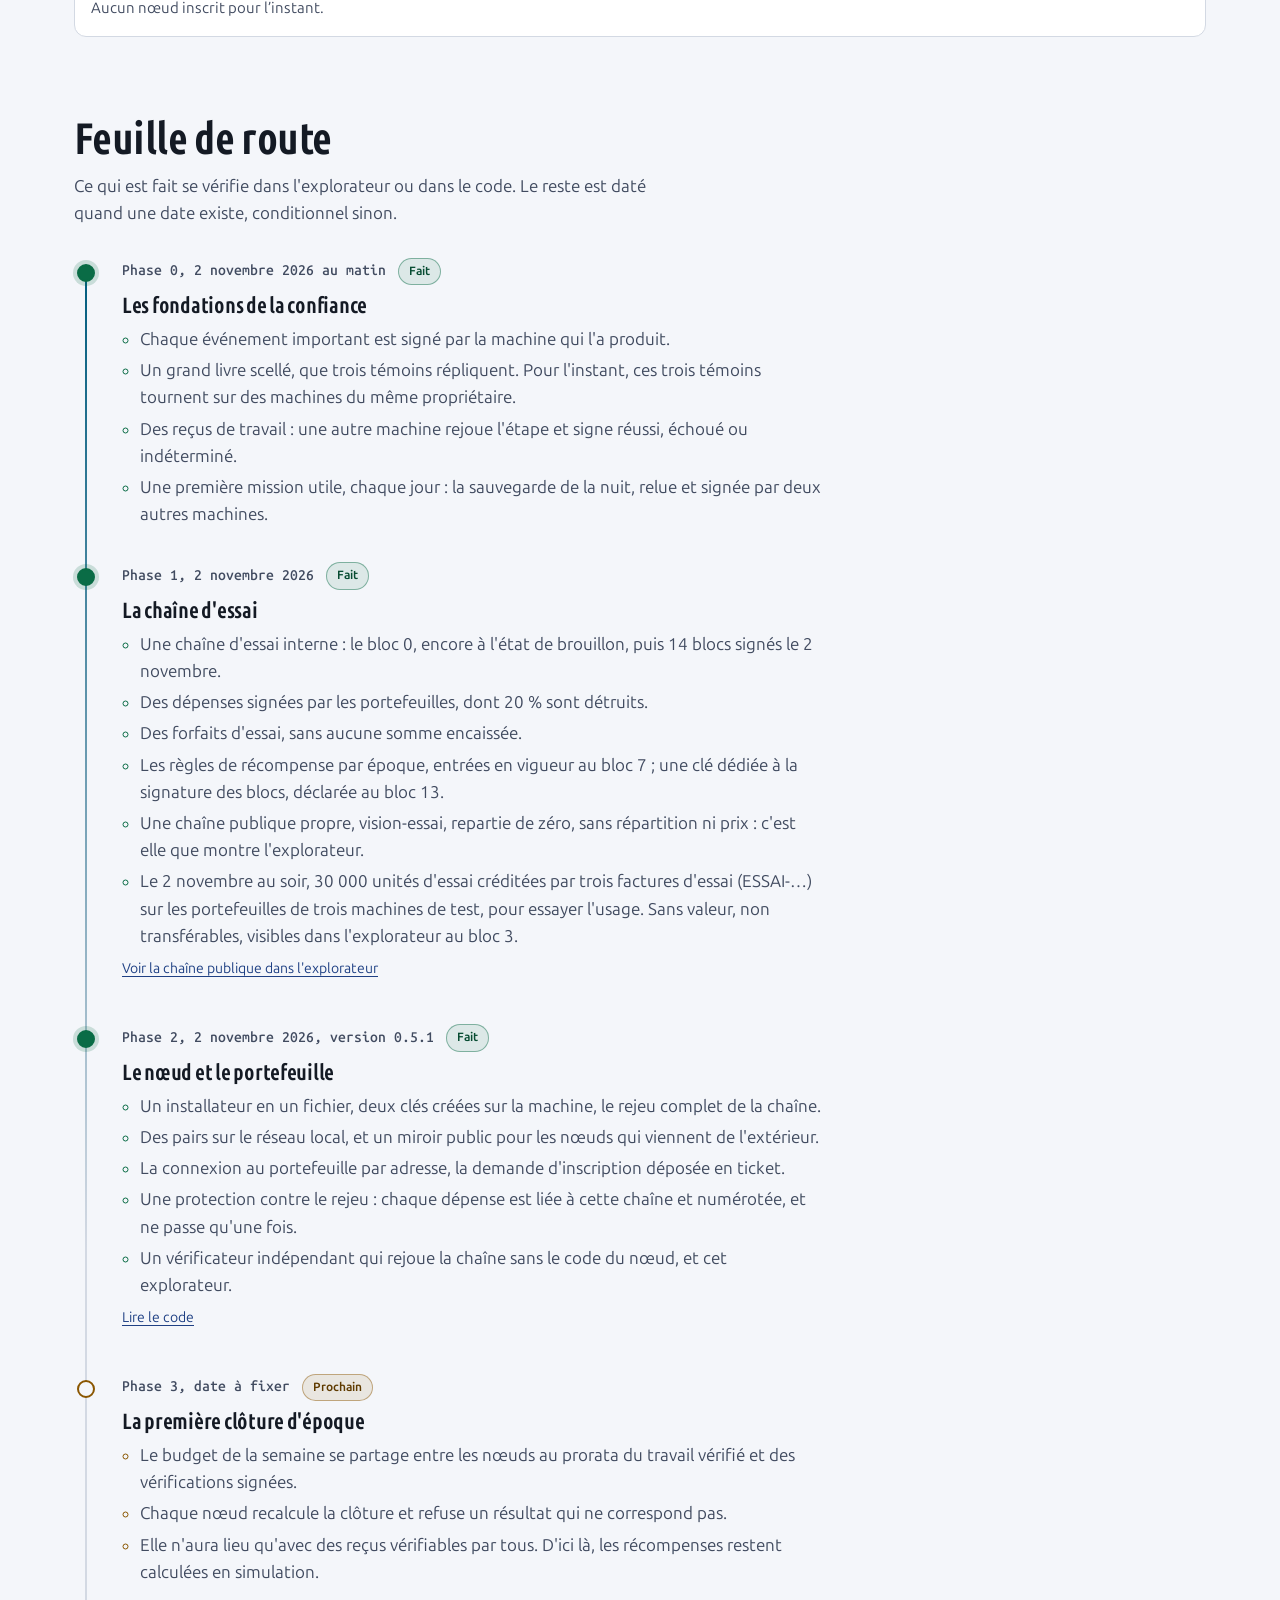
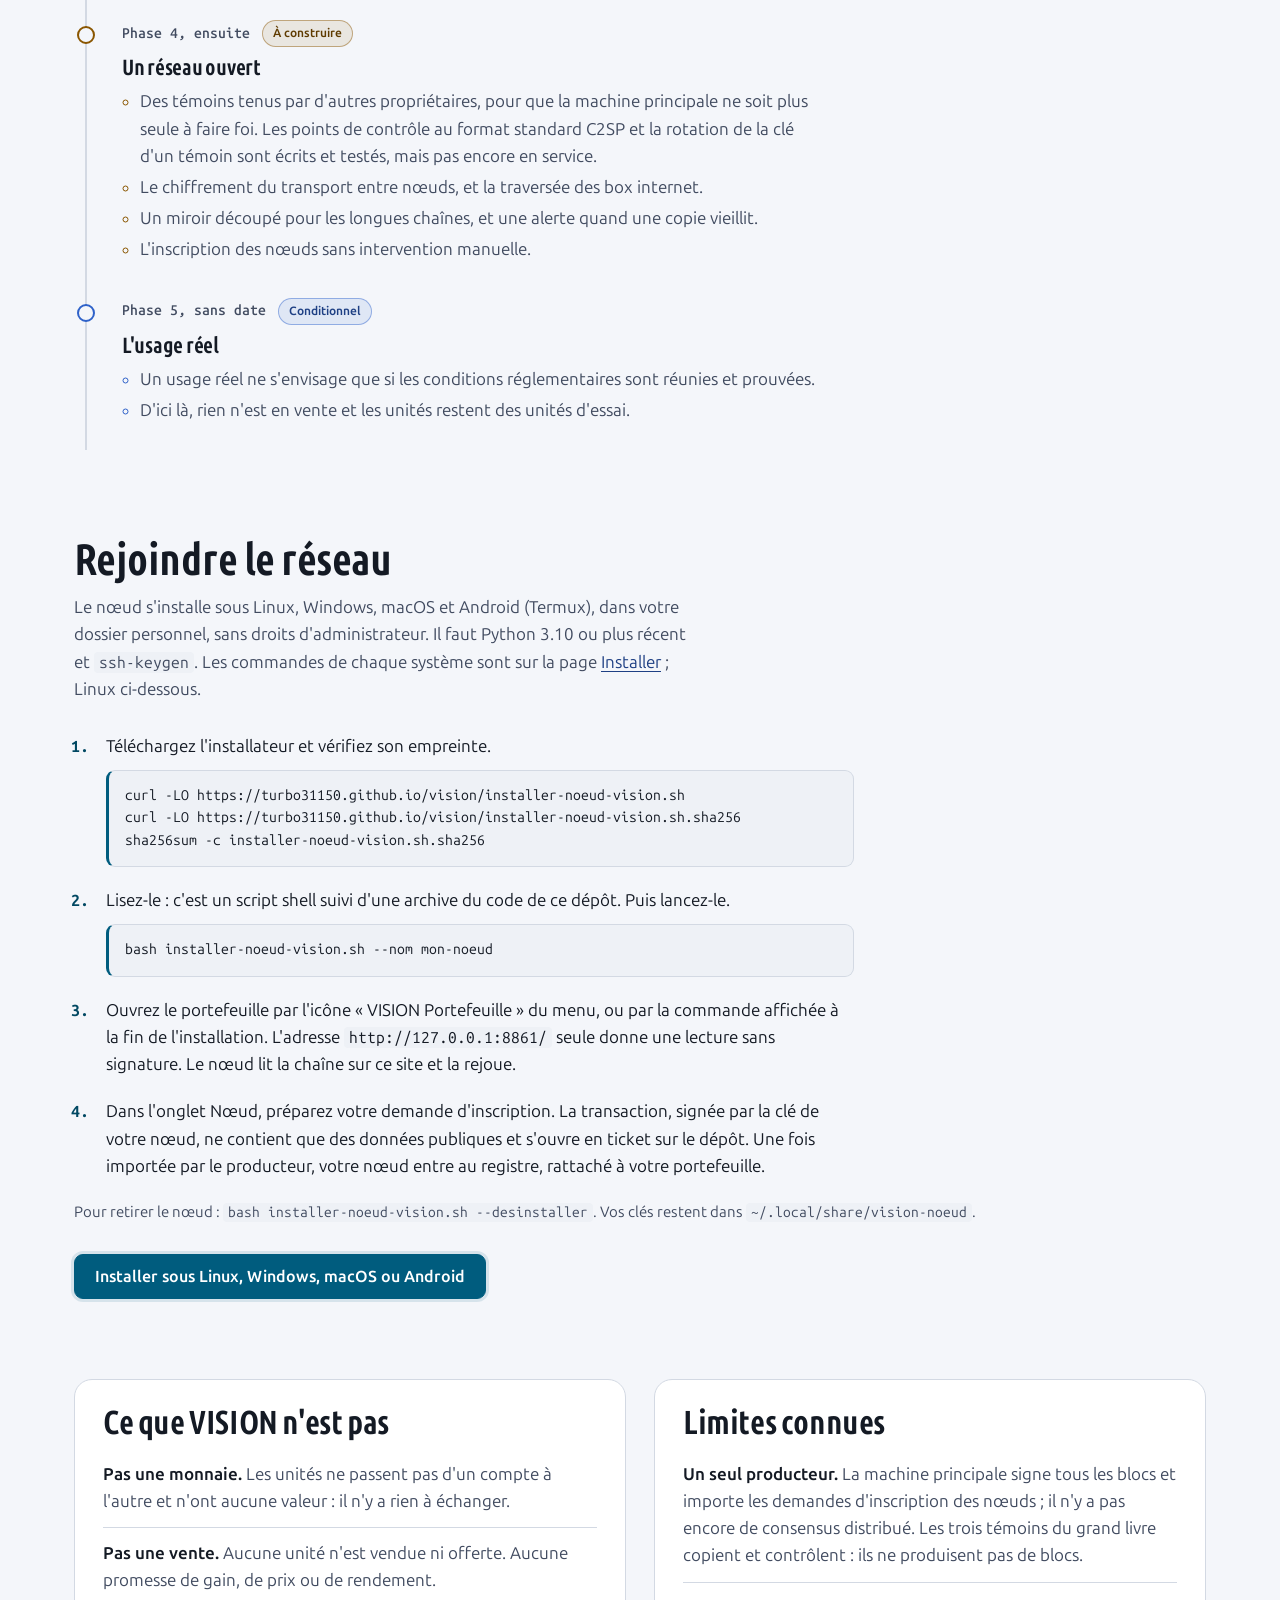
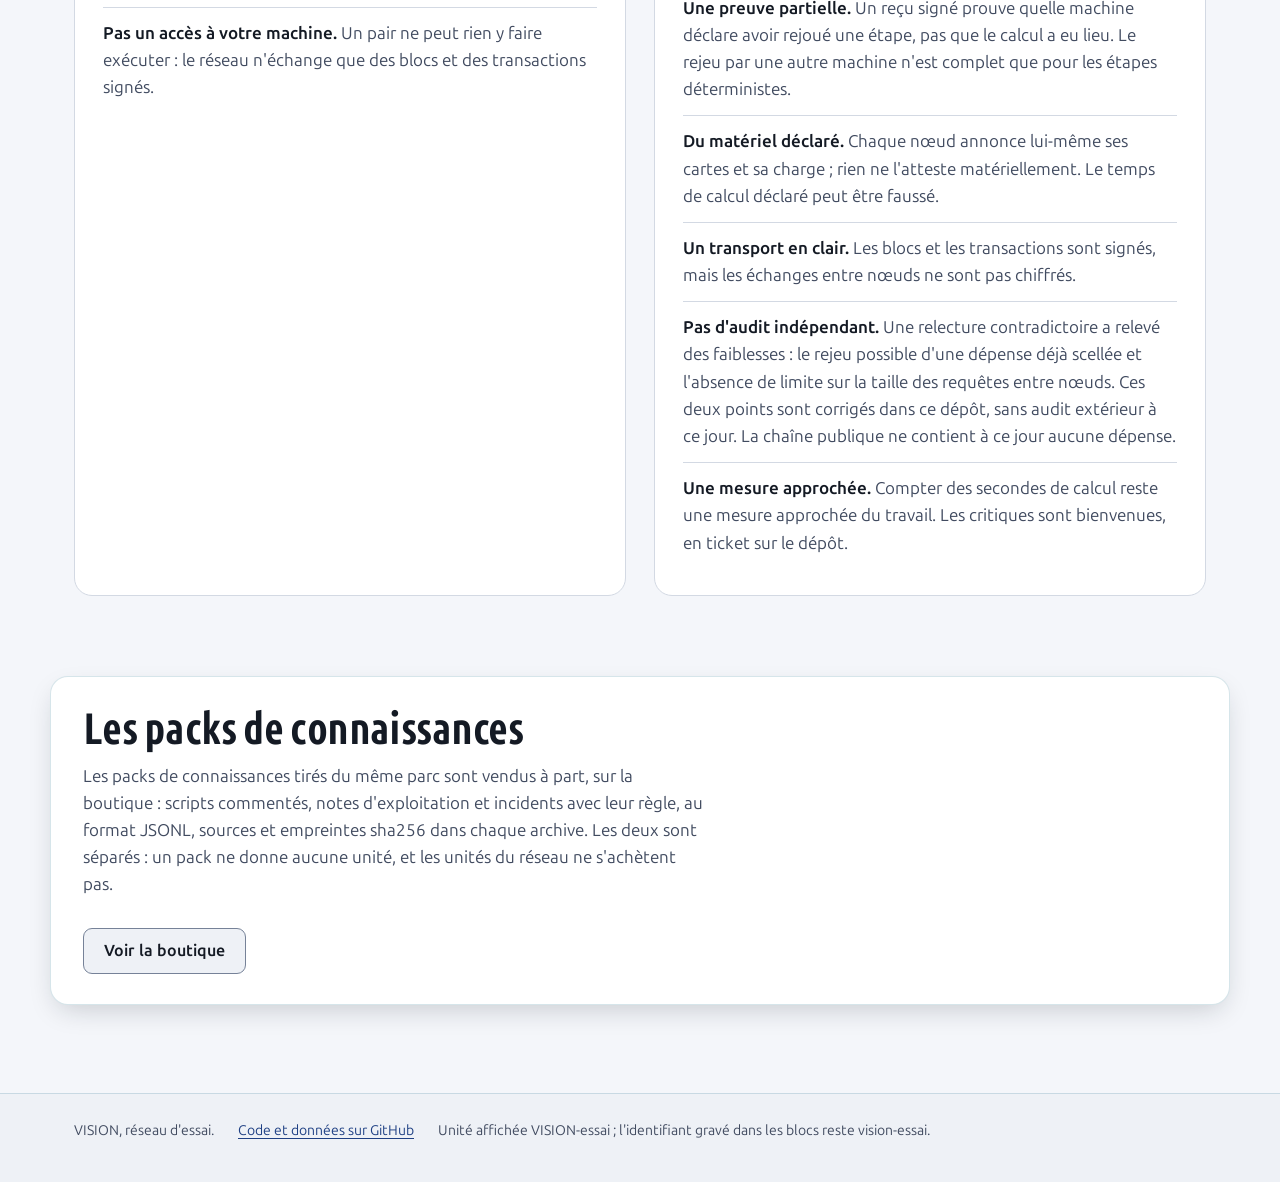
==== commit 9e444306: "Assistant connecté par le nœud : documentation, correctif Windows, bloc 5 - README et site : onglet " ====
--- a/docs/index.html
+++ b/docs/index.html
@@ -209,6 +209,14 @@
     </div>
   </section>
 
+  <section class="section" id="assistant">
+    <div class="cadre">
+      <h2>L'assistant, connecté par le nœud</h2>
+      <p class="chapeau">L'onglet Assistant du portefeuille répond à partir d'une fiche mesurée par le nœud : hauteur, nœuds actifs, solde, mouvements. Ce qui n'y figure pas s'écrit « non vérifié ». Il ne lit aucun fichier et ne lance aucune commande.</p>
+      <p>En mode passerelle, chaque question part signée par le portefeuille, sans compte à créer. La porte d'un parc (<code>outils/porte-vision</code>) vérifie la signature, l'heure et le rejeu, puis ne transmet que la demande de réponse à son moteur ; elle mesure l'usage sans garder aucun contenu. Le moteur est choisi par le propriétaire du nœud, jamais par la requête. La porte du parc d'essai n'est pas ouverte au public.</p>
+    </div>
+  </section>
+
   <section class="section">
     <div class="cadre">
       <h2>Le parc en ce moment</h2>
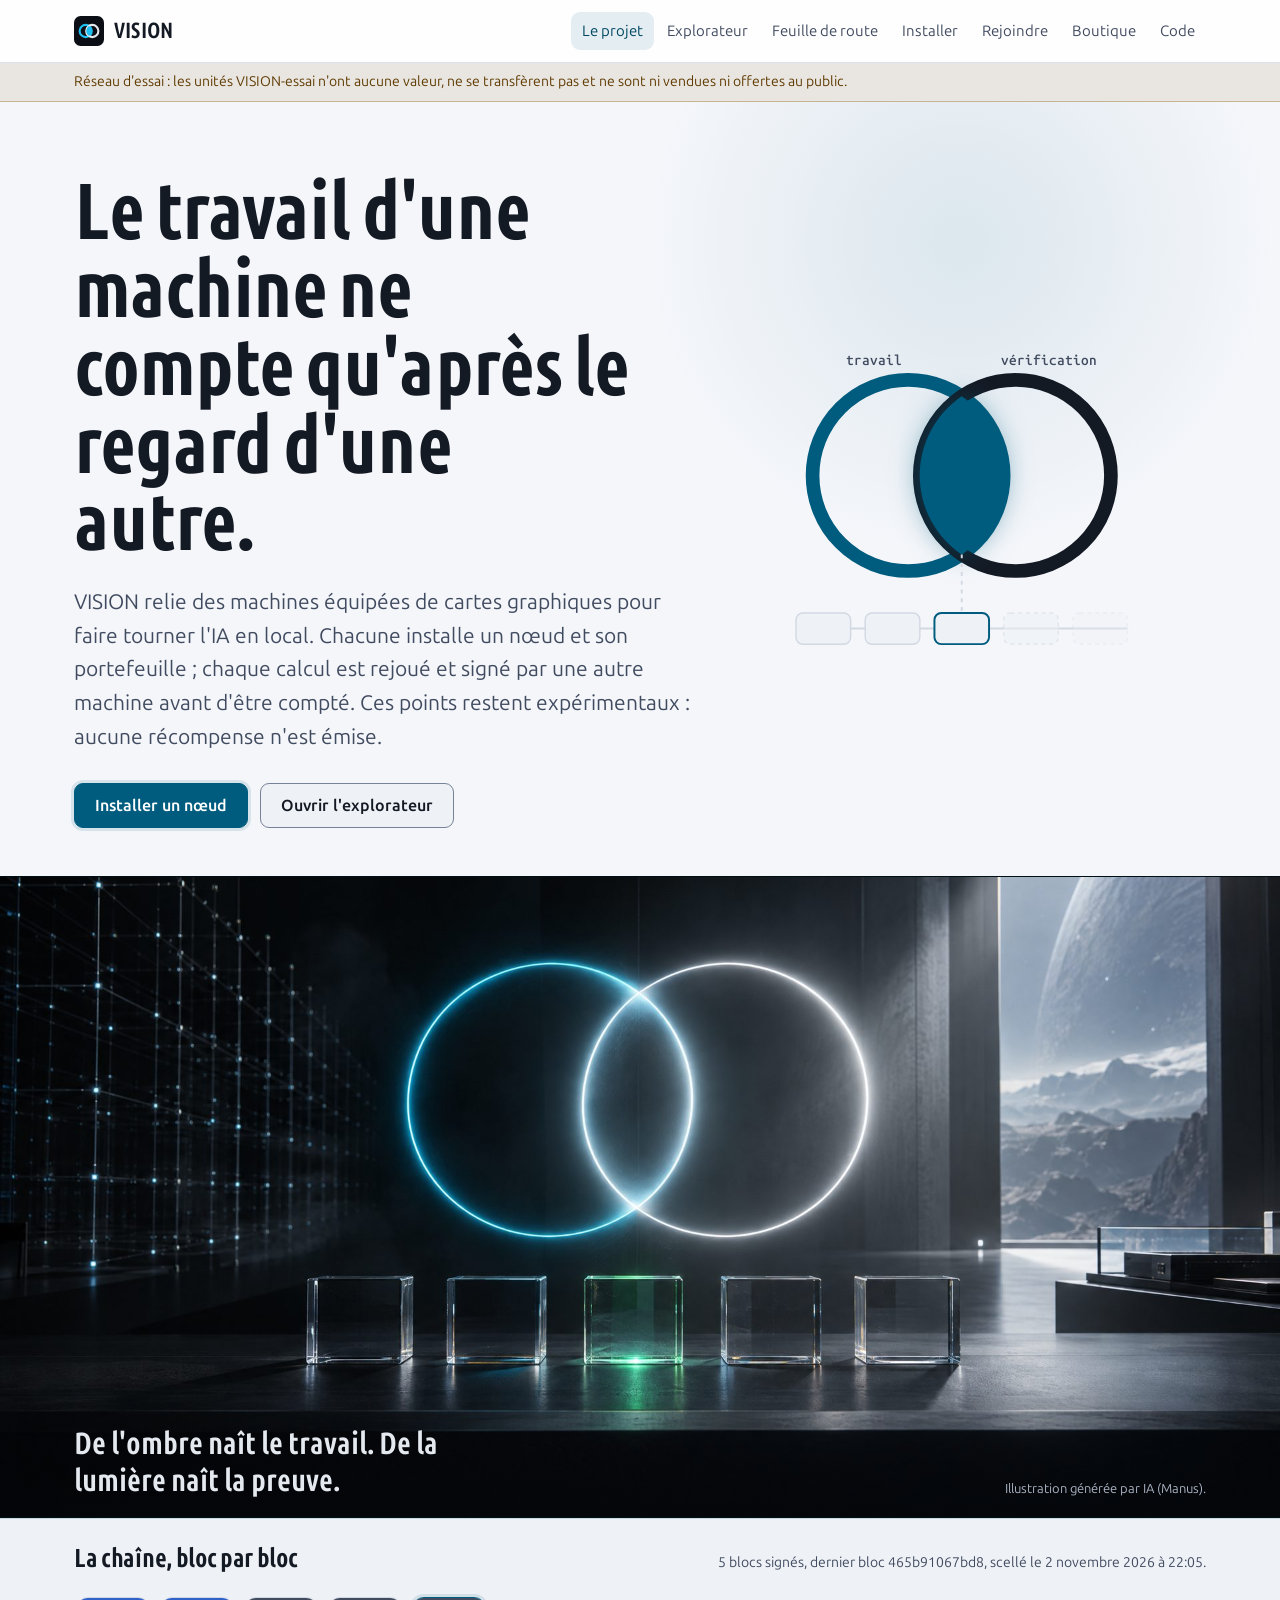
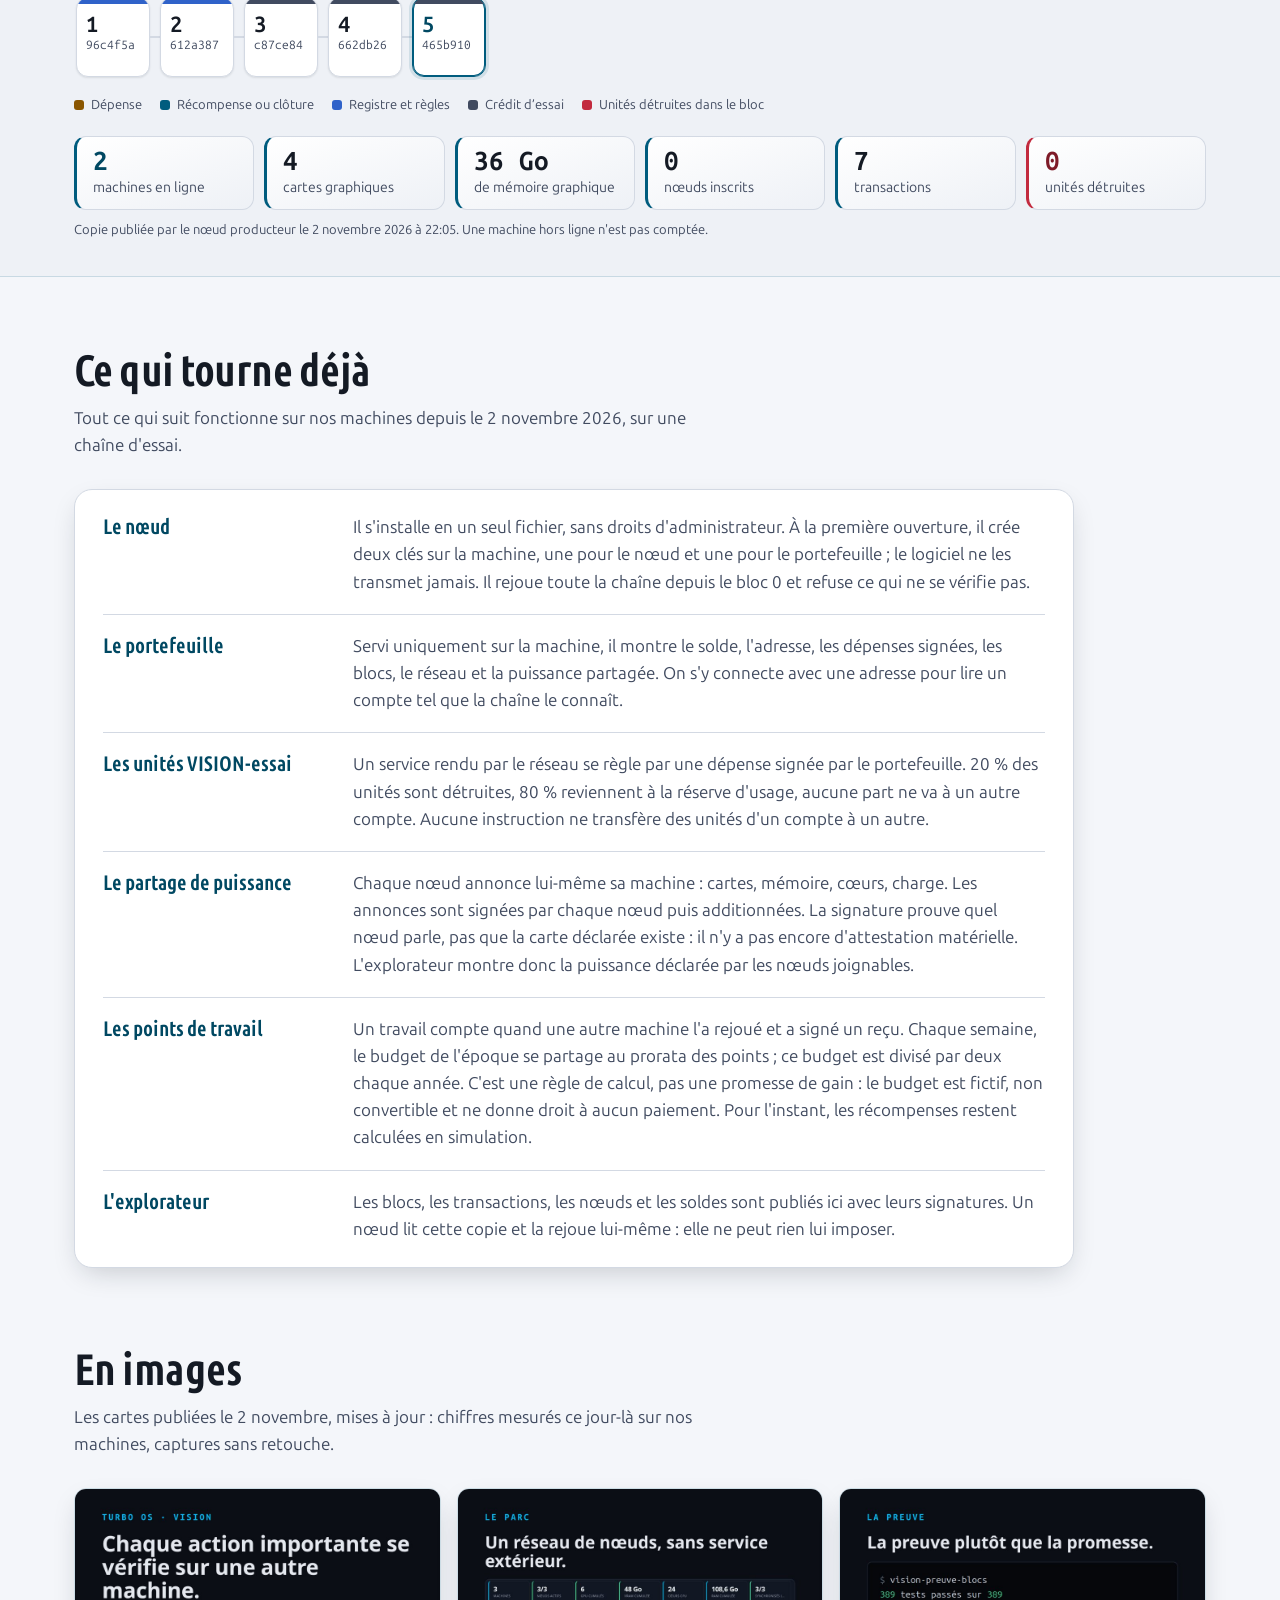
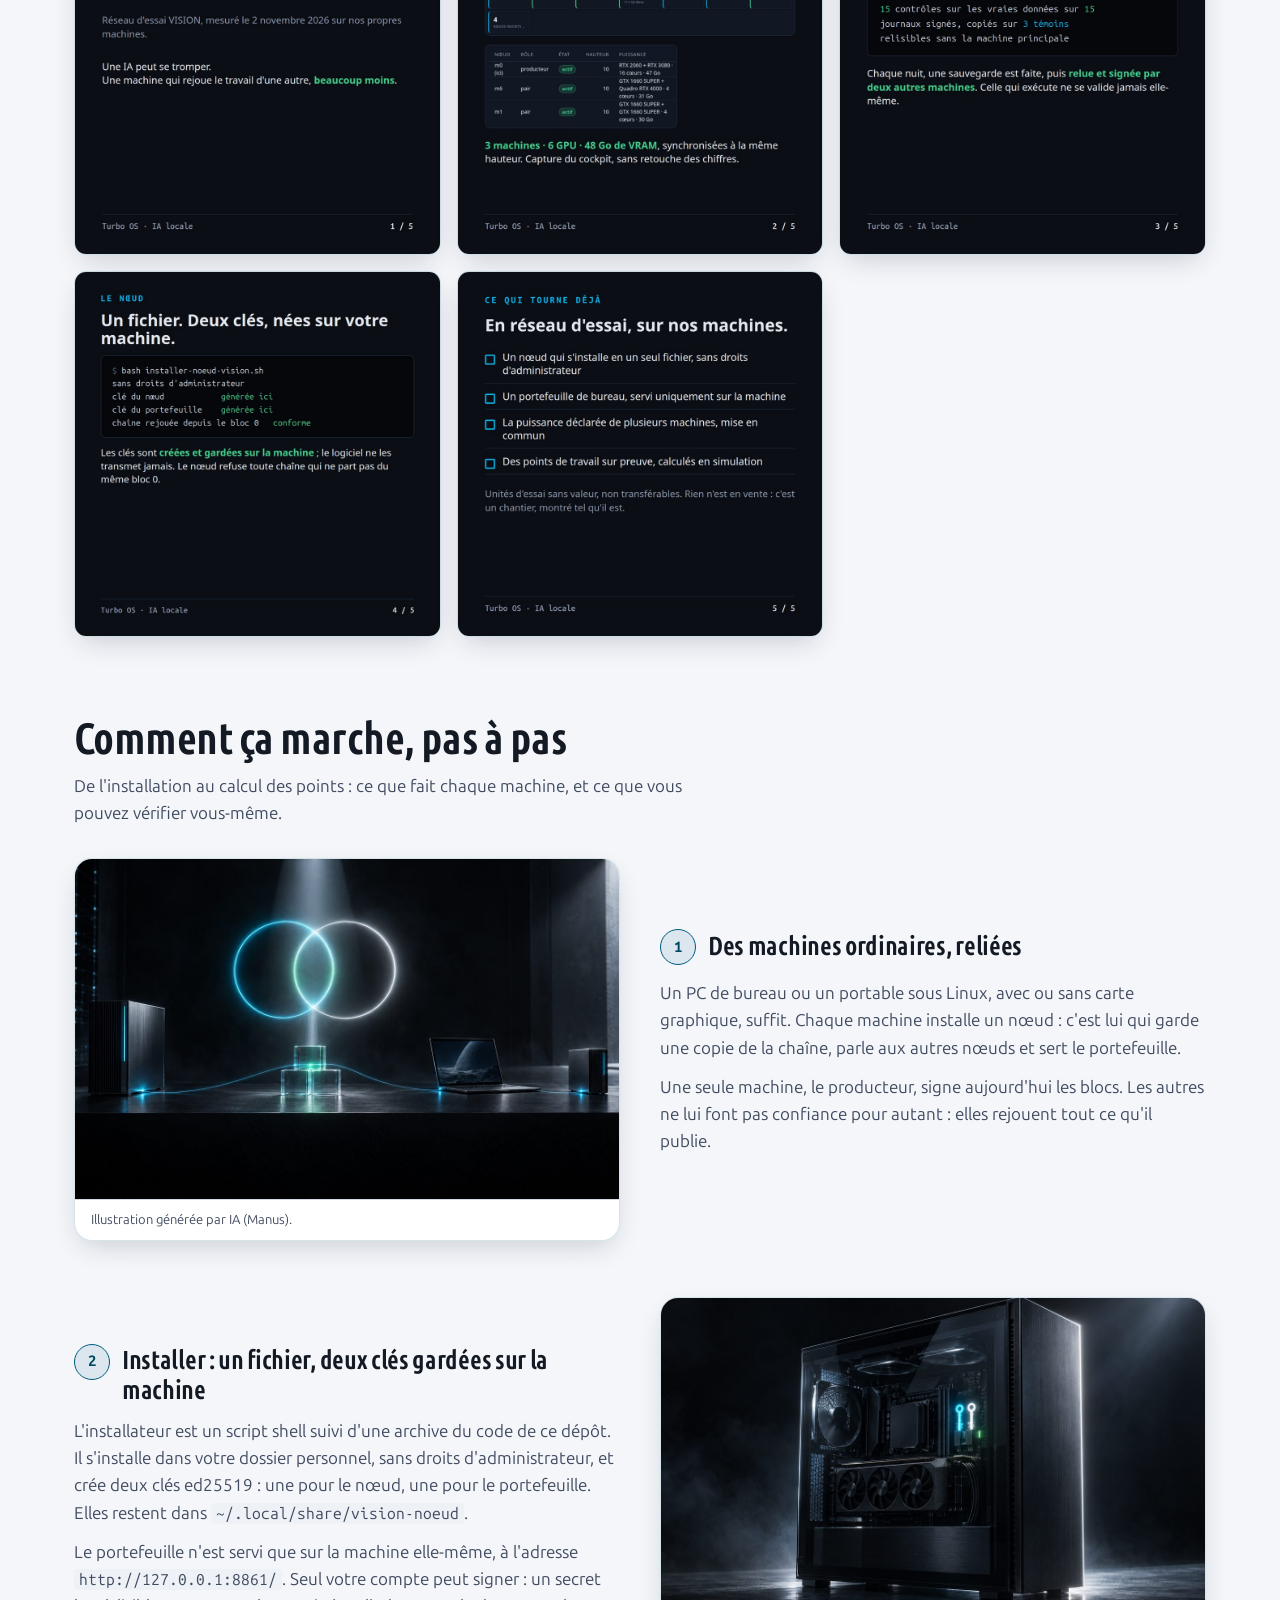
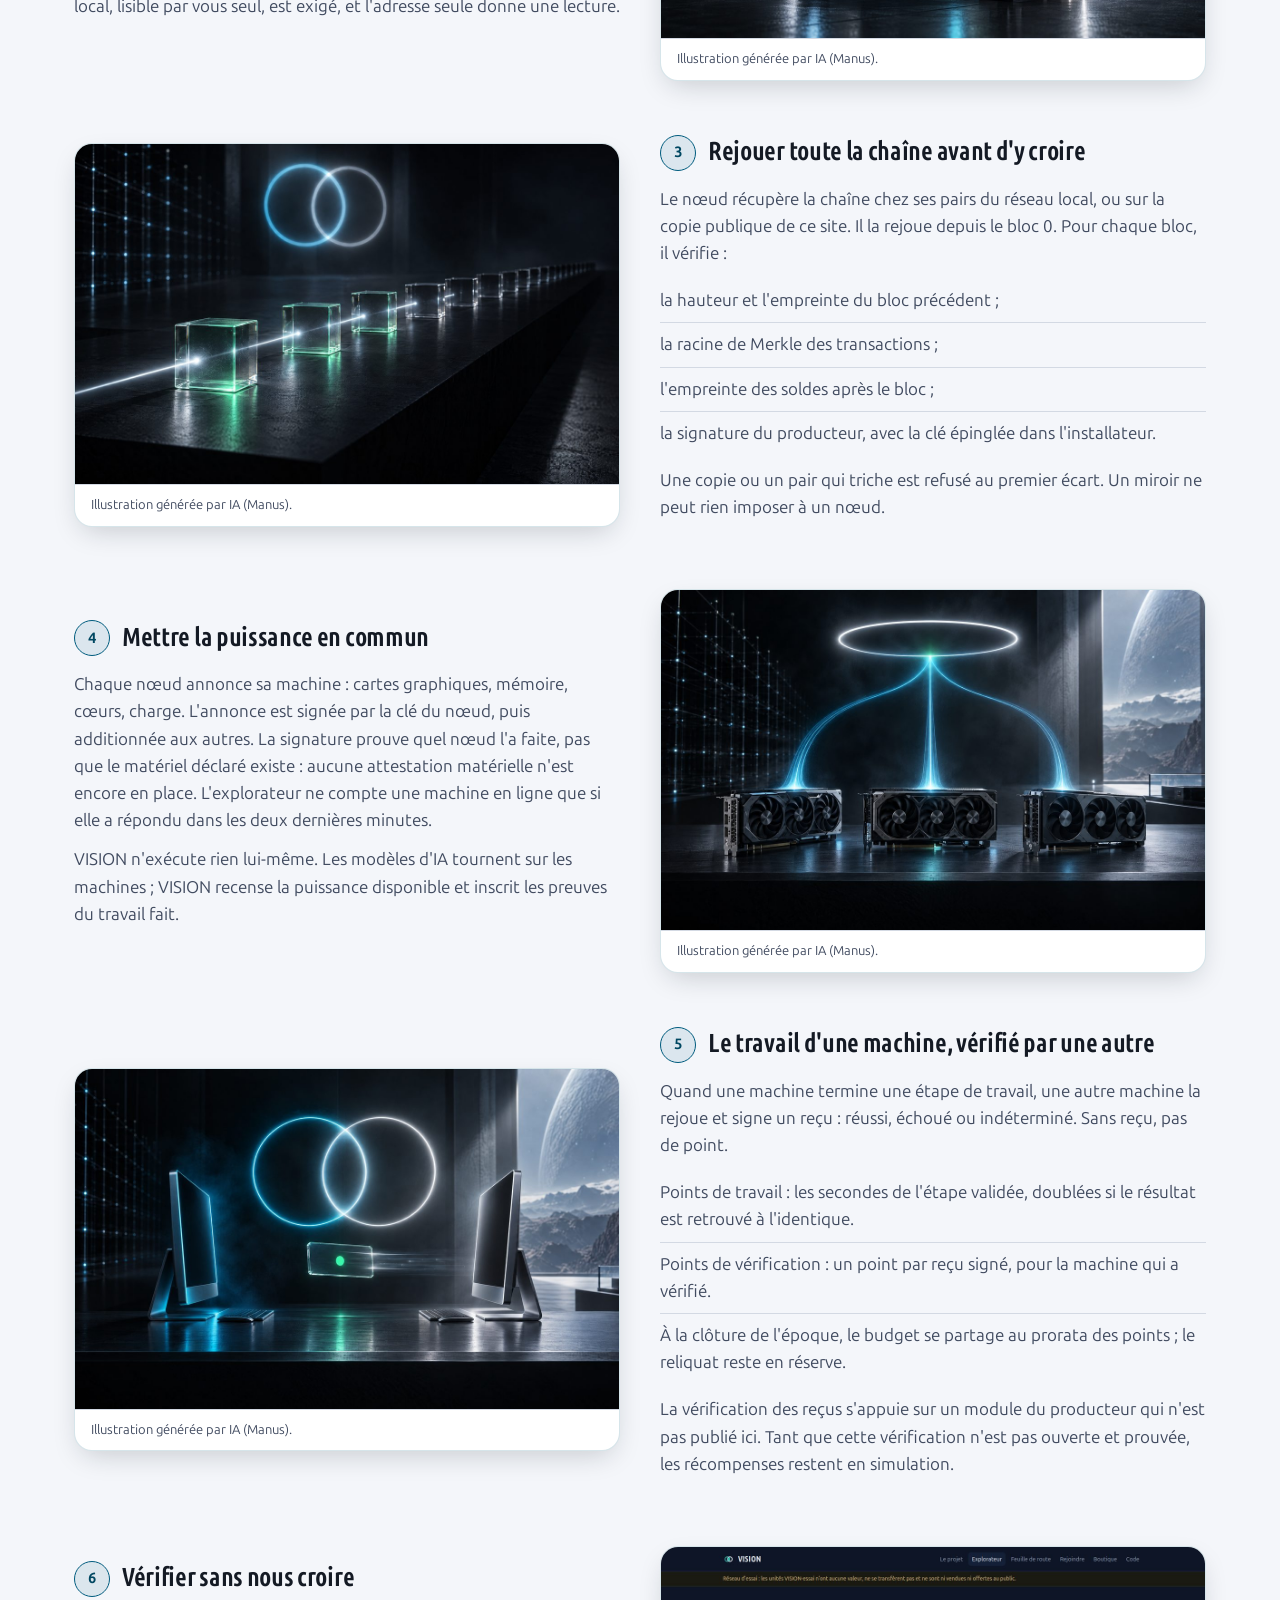
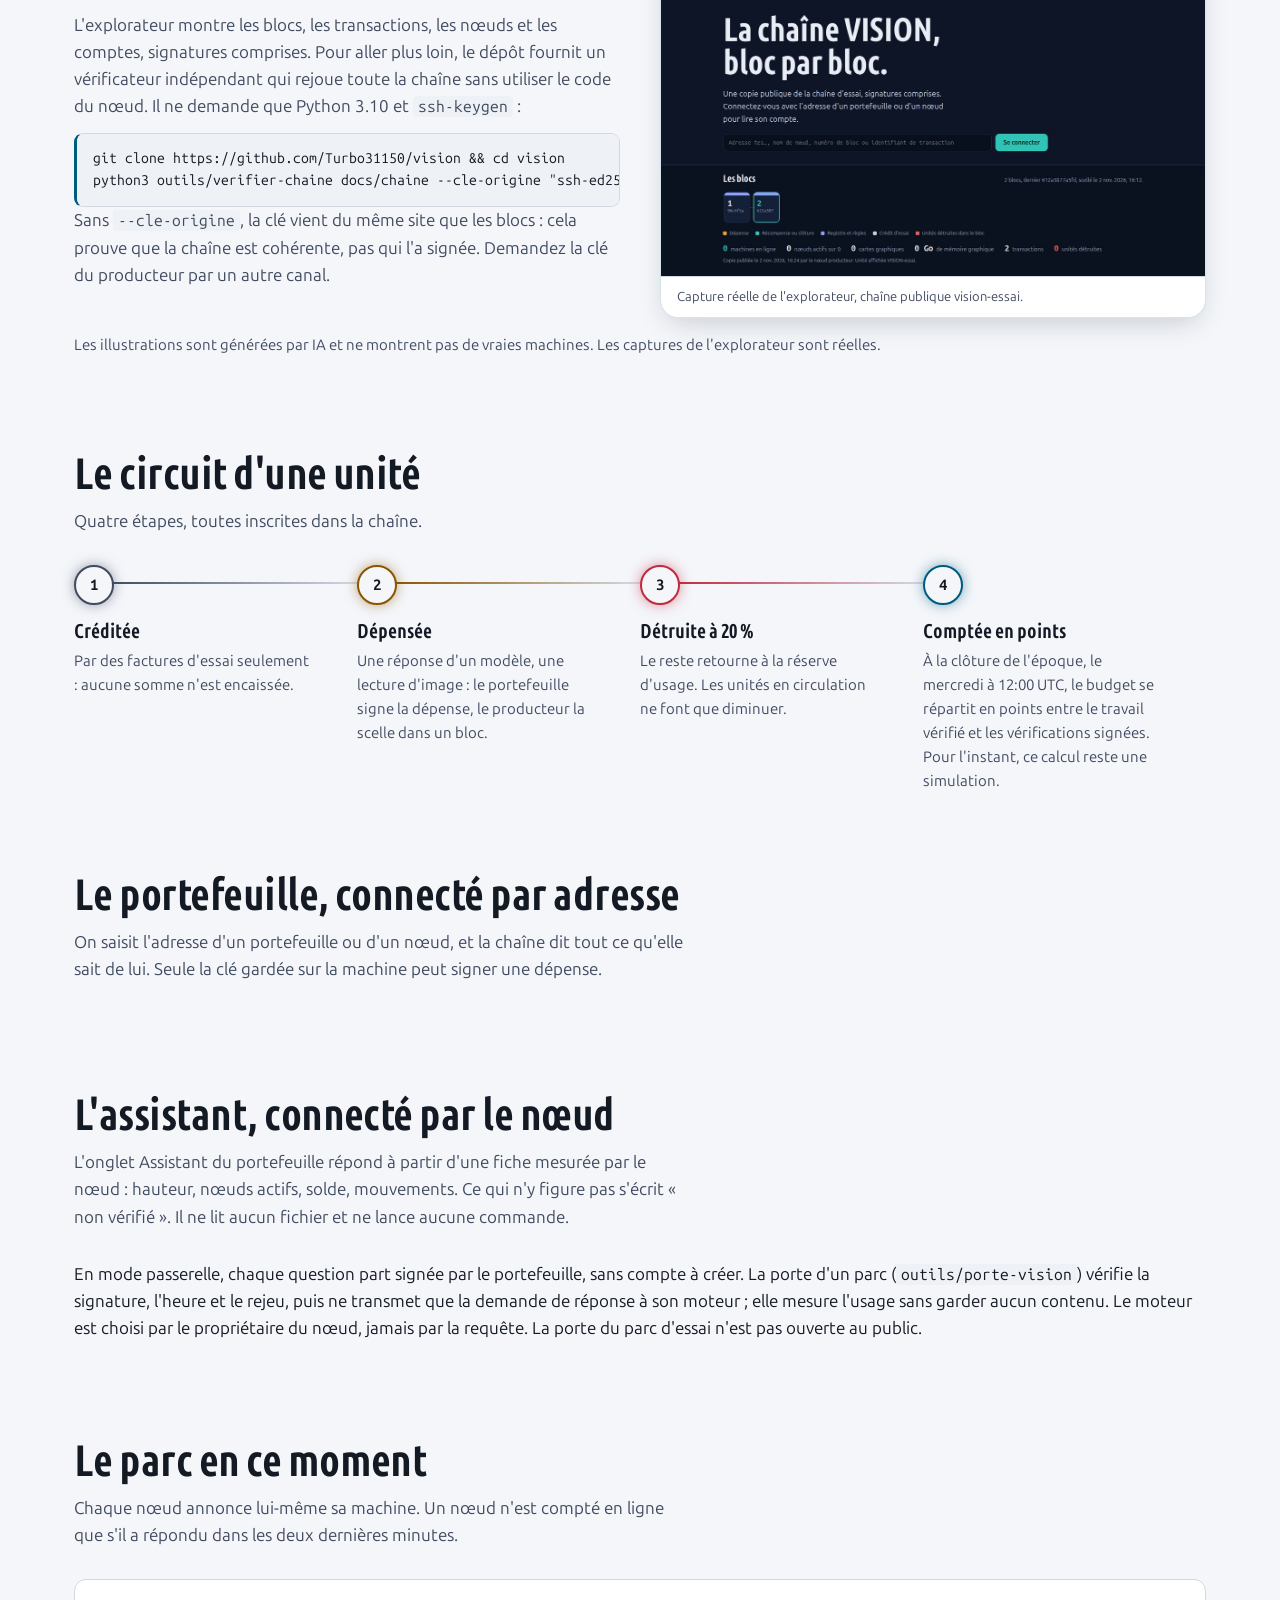
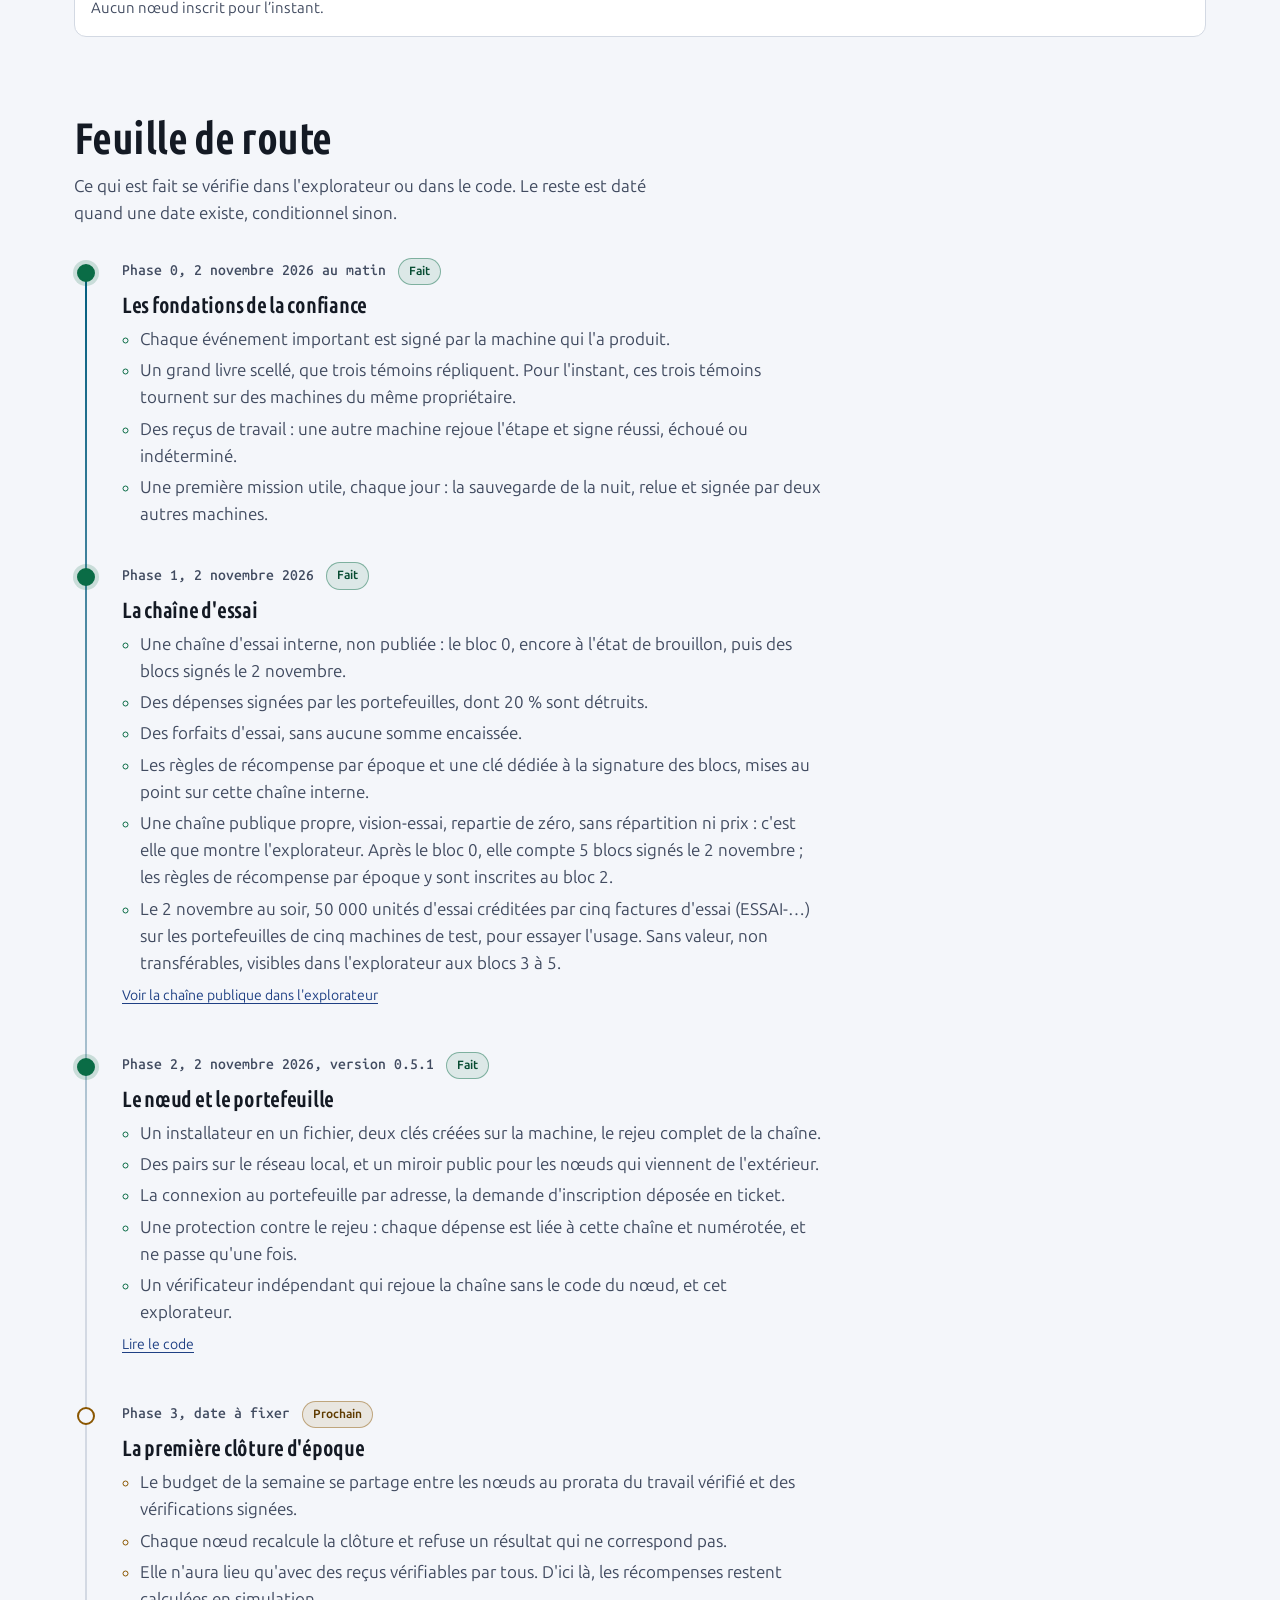
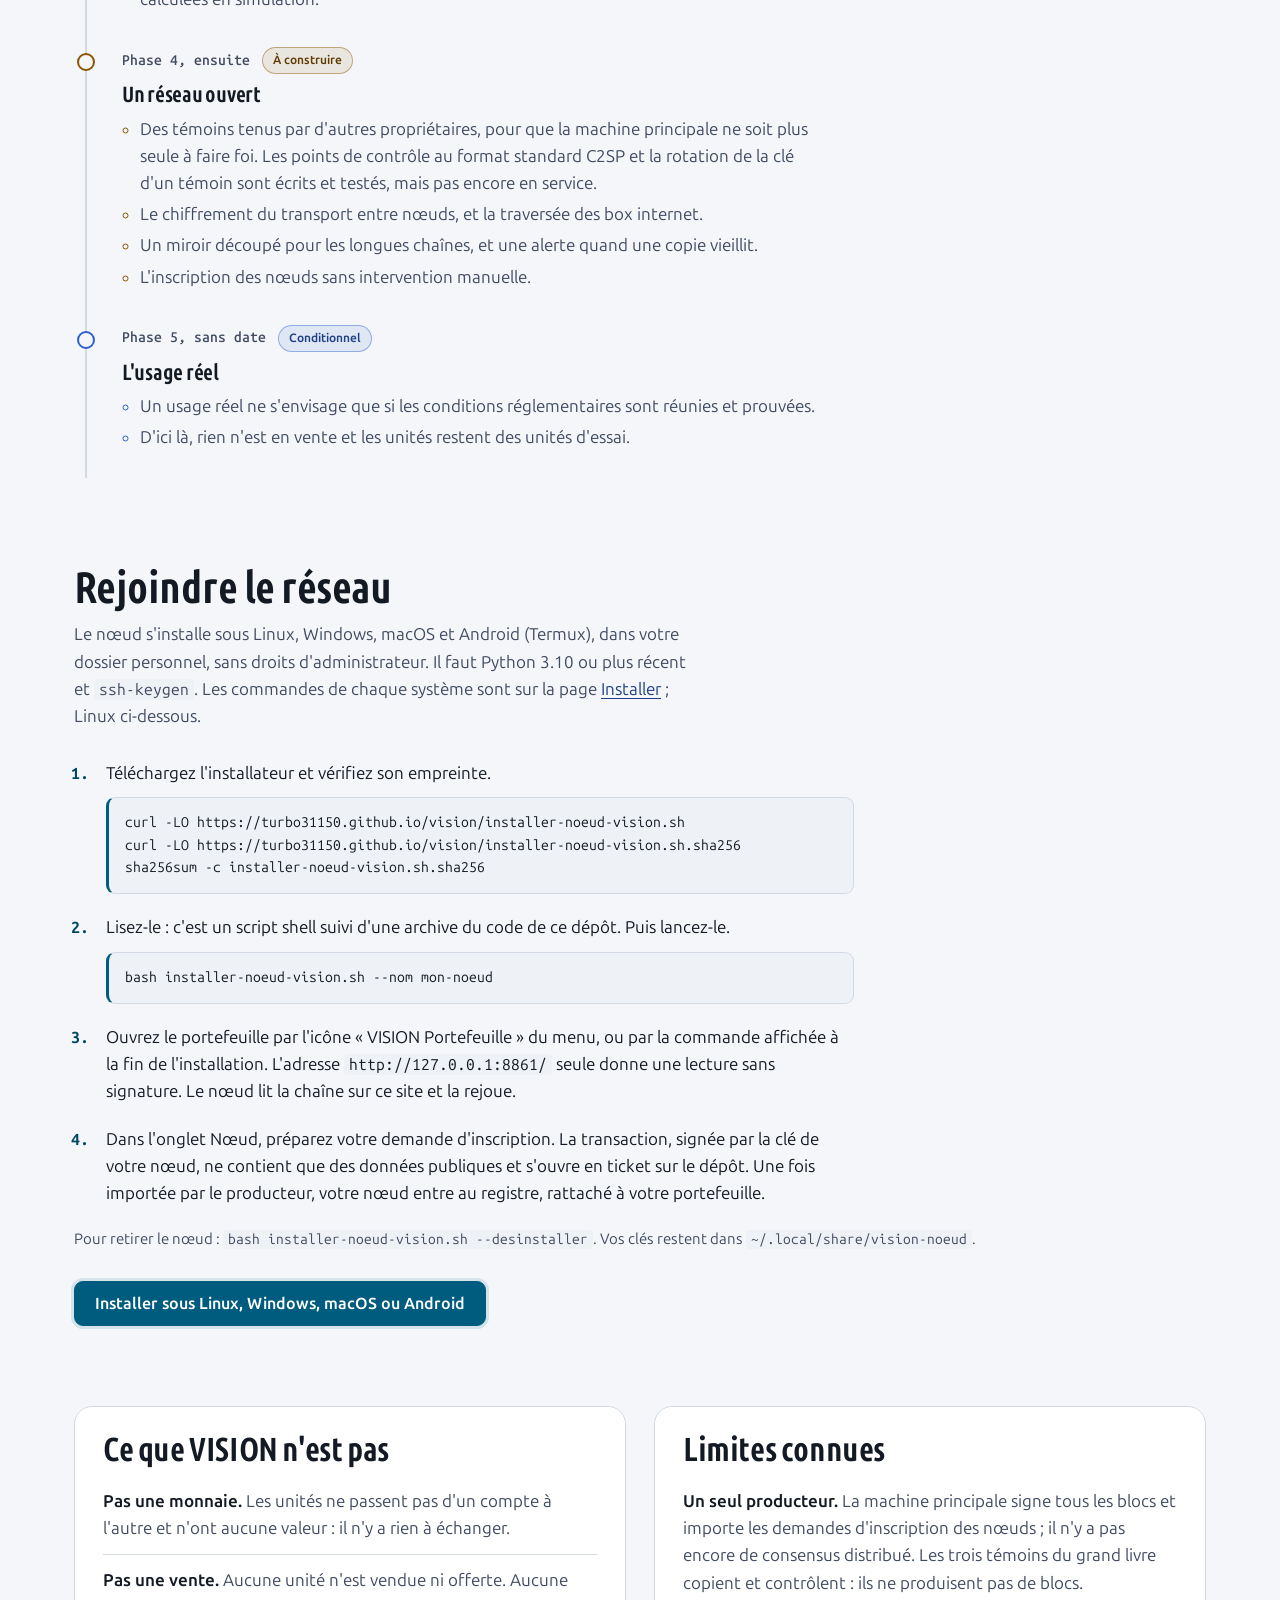
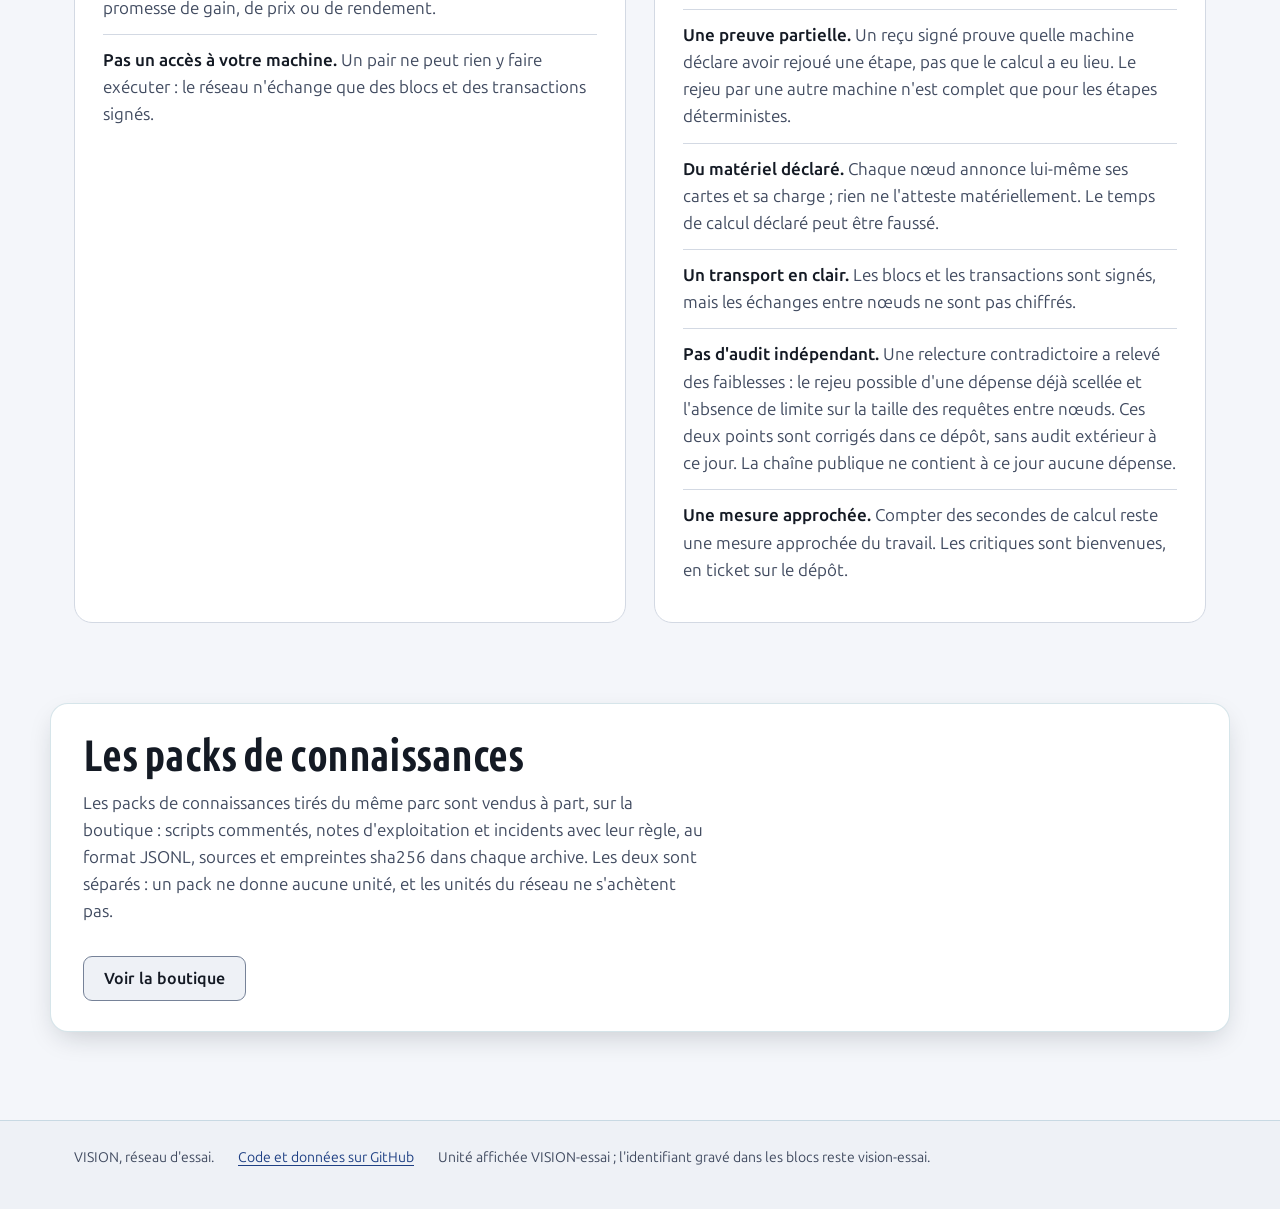
==== commit 0cf5b5c5: "accueil : chiffres égaux aux données publiées (tâche #2296) - chaîne d'essai interne (non publiée) :" ====
--- a/docs/index.html
+++ b/docs/index.html
@@ -110,7 +110,7 @@
       <p class="chapeau">Les cartes publiées le 2 novembre, mises à jour : chiffres mesurés ce jour-là sur nos machines, captures sans retouche.</p>
       <ul class="galerie">
         <li><a href="images/visuels/01-verifier.jpg"><img src="images/visuels/01-verifier.jpg" alt="Chaque action importante se vérifie sur une autre machine." width="900" height="900" loading="lazy"></a></li>
-        <li><a href="images/visuels/02-parc.jpg"><img src="images/visuels/02-parc.jpg" alt="Le parc : 3 machines, 6 cartes graphiques et 48 Go de mémoire graphique, à la même hauteur de chaîne. Capture du cockpit." width="900" height="900" loading="lazy"></a></li>
+        <li><a href="images/visuels/02-parc.jpg"><img src="images/visuels/02-parc.jpg" alt="Le parc, capture du cockpit le 2 novembre sur la chaîne d'essai interne : 3 machines, 6 cartes graphiques et 48 Go de mémoire graphique, à la même hauteur de chaîne. L'état publié de la chaîne publique (chaine/etat.json, 2 novembre à 22 h 05 UTC) compte 2 machines en ligne, 4 cartes graphiques et 36 Go." width="900" height="900" loading="lazy"></a></li>
         <li><a href="images/visuels/03-preuve.jpg"><img src="images/visuels/03-preuve.jpg" alt="La preuve plutôt que la promesse : 389 tests sur 389, 15 contrôles sur les vraies données, journaux copiés sur 3 témoins." width="900" height="900" loading="lazy"></a></li>
         <li><a href="images/visuels/04-noeud.jpg"><img src="images/visuels/04-noeud.jpg" alt="Le nœud : un fichier, deux clés créées et gardées sur la machine, la chaîne rejouée depuis le bloc 0." width="900" height="900" loading="lazy"></a></li>
         <li><a href="images/visuels/05-tourne.jpg"><img src="images/visuels/05-tourne.jpg" alt="Ce qui tourne déjà, en réseau d'essai, sur nos machines." width="900" height="900" loading="lazy"></a></li>
@@ -244,12 +244,12 @@
           <div class="quand"><span class="date">Phase 1, 2 novembre 2026</span><span class="statut">Fait</span></div>
           <h3>La chaîne d'essai</h3>
           <ul>
-            <li>Une chaîne d'essai interne : le bloc 0, encore à l'état de brouillon, puis 14 blocs signés le 2 novembre.</li>
+            <li>Une chaîne d'essai interne, non publiée : le bloc 0, encore à l'état de brouillon, puis des blocs signés le 2 novembre.</li>
             <li>Des dépenses signées par les portefeuilles, dont 20 % sont détruits.</li>
             <li>Des forfaits d'essai, sans aucune somme encaissée.</li>
-            <li>Les règles de récompense par époque, entrées en vigueur au bloc 7 ; une clé dédiée à la signature des blocs, déclarée au bloc 13.</li>
-            <li>Une chaîne publique propre, vision-essai, repartie de zéro, sans répartition ni prix : c'est elle que montre l'explorateur.</li>
-            <li>Le 2 novembre au soir, 30 000 unités d'essai créditées par trois factures d'essai (ESSAI-…) sur les portefeuilles de trois machines de test, pour essayer l'usage. Sans valeur, non transférables, visibles dans l'explorateur au bloc 3.</li>
+            <li>Les règles de récompense par époque et une clé dédiée à la signature des blocs, mises au point sur cette chaîne interne.</li>
+            <li>Une chaîne publique propre, vision-essai, repartie de zéro, sans répartition ni prix : c'est elle que montre l'explorateur. Après le bloc 0, elle compte 5 blocs signés le 2 novembre ; les règles de récompense par époque y sont inscrites au bloc 2.</li>
+            <li>Le 2 novembre au soir, 50 000 unités d'essai créditées par cinq factures d'essai (ESSAI-…) sur les portefeuilles de cinq machines de test, pour essayer l'usage. Sans valeur, non transférables, visibles dans l'explorateur aux blocs 3 à 5.</li>
           </ul>
           <p class="preuve"><a href="explorateur/">Voir la chaîne publique dans l'explorateur</a></p>
         </li>
